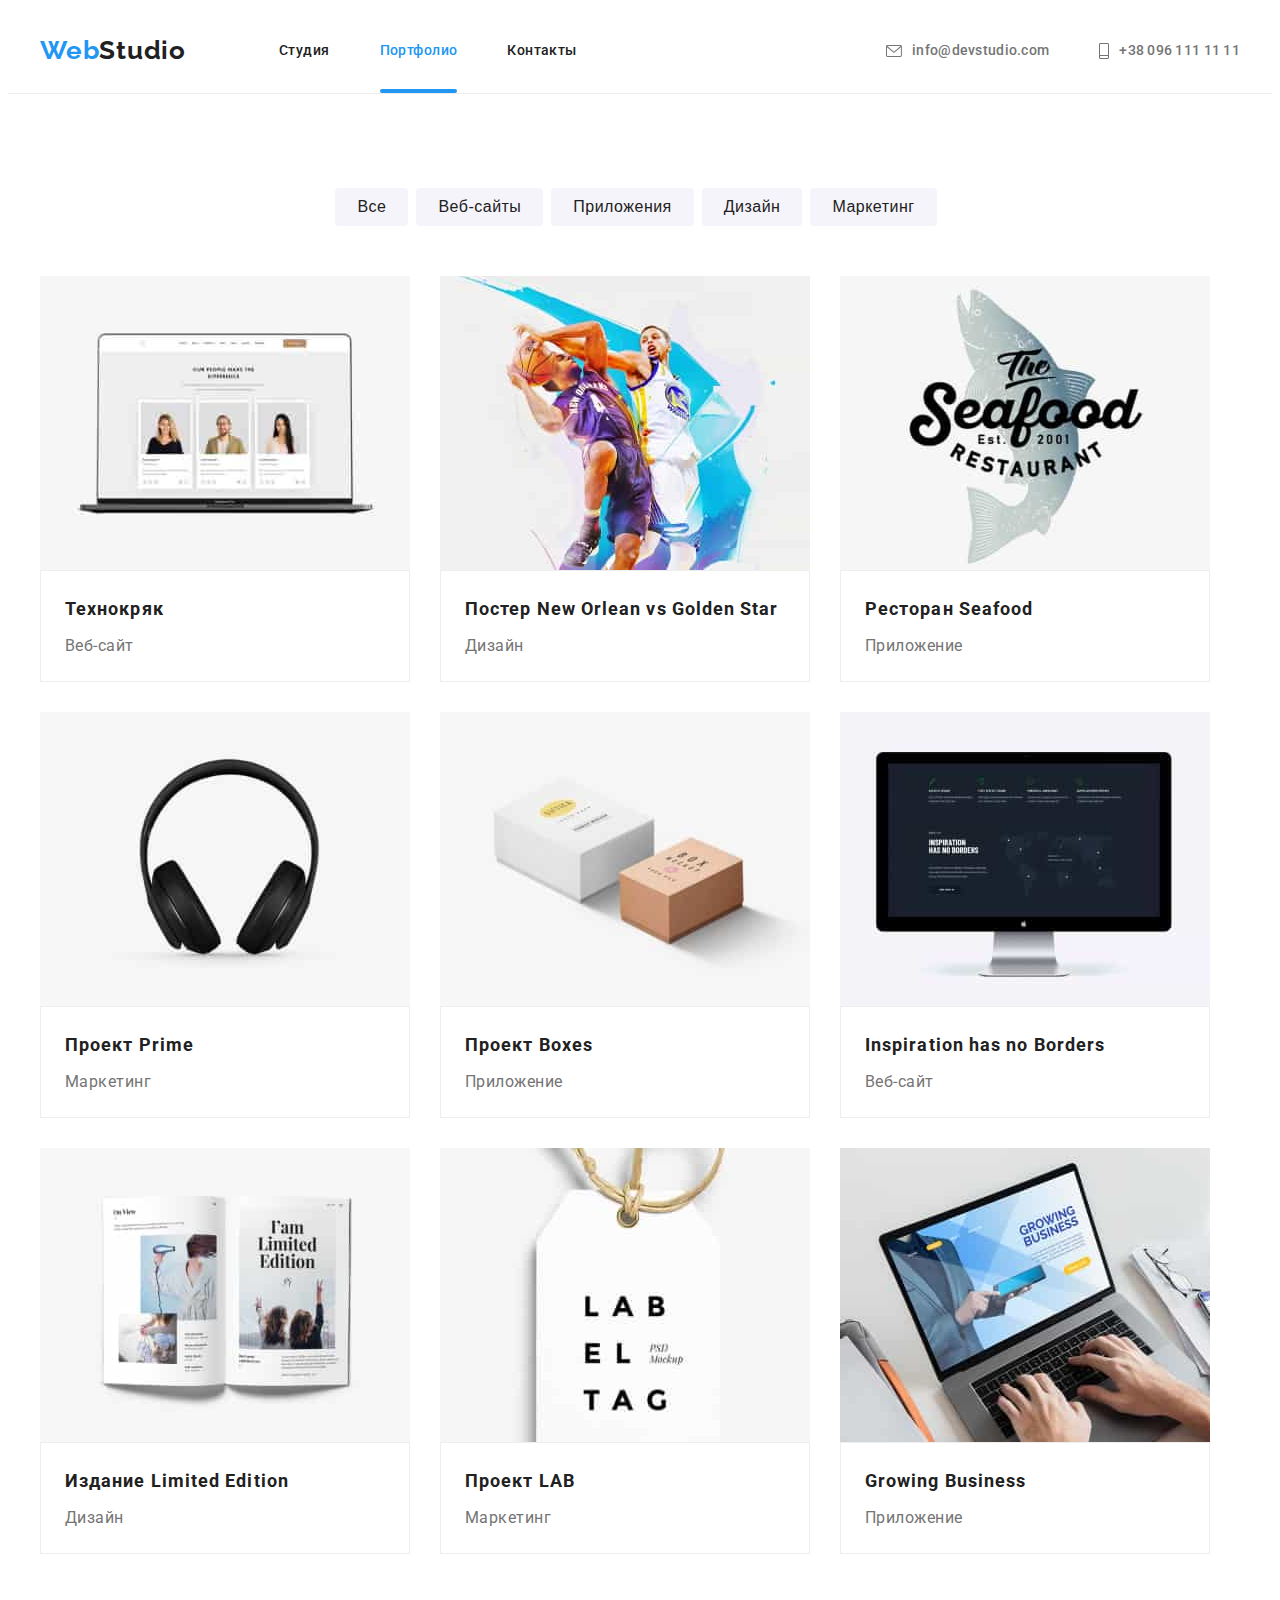
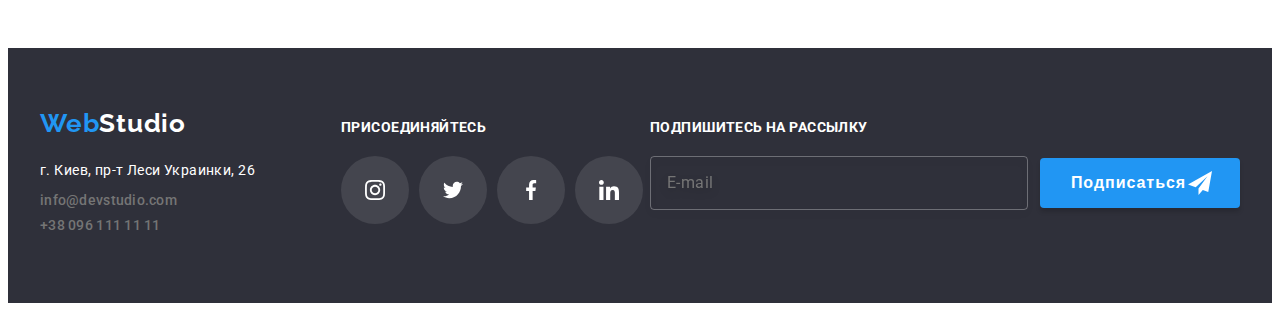
==== portfolio.html @ b2fc9355 "hw-08" ====
<!DOCTYPE html>
<html lang="ru">
<head>
    <meta charset="UTF-8">
    <meta http-equiv="X-UA-Compatible" content="IE=edge">
    <meta name="viewport" content="width=device-width, initial-scale=1.0">    
    <link rel="preconnect" href="https://fonts.googleapis.com">
    <link rel="preconnect" href="https://fonts.gstatic.com" crossorigin>
    <link href="https://fonts.googleapis.com/css2?family=Raleway:wght@700&family=Roboto:wght@400;500;700;900&display=swap"
          rel="stylesheet">    
    <link rel="stylesheet" href="https://cdnjs.cloudflare.com/ajax/libs/modern-normalize/1.1.0/modern-normalize.min.css"
      integrity="sha512-wpPYUAdjBVSE4KJnH1VR1HeZfpl1ub8YT/NKx4PuQ5NmX2tKuGu6U/JRp5y+Y8XG2tV+wKQpNHVUX03MfMFn9Q=="
      crossorigin="anonymous" referrerpolicy="no-referrer"/>
    <link rel="stylesheet" href="./css/main.min.css"/>
    
   
    <title>goit-markup-hw-08</title>
</head>
<body>
     <!-- /* навигация */ -->
     <header class="header">
        <div class="container header__contact-heder-nav">
          <nav class="header__main-nav">
          <a href="./index.html" class="header__logo-link">Web<span class="header__logo-color">Studio</span></a> 
            
          <ul class="header__site-nav">
             <li class="header__item">
                 <a href="./index.html" class="header__link ">Студия</a>
            </li>
             <li class="header__item">
                 <a href="./portfolio.html" class="header__link header__link--current">Портфолио</a>
             </li>
             <li class="header__item">
                 <a href="#" class="header__link">Контакты</a>
             </li>
         </ul>
        </nav>
        <ul class="header__contact-site">
          <li class="header__item">
            <a href="mailto:info@devstudio.com" class="header__contact-link" >
              <svg class="header__icon-mail">
                <use href="./images-svg/icon-svg/sprite.svg#icon-email"></use>
              </svg> info@devstudio.com</a>
          </li>
          <li class="header__item">
            <a href="tel:+380961111111" class="header__contact-link"><svg class="header__icon-phone">
              <use href="./images-svg/icon-svg/sprite.svg#icon-phone"></use>
            </svg>+38 096 111 11 11</a>
          </li>
        </ul>
        </div>
      </header>
<main>
                   <!-- /* Услуги */ -->
    <section class="section services"> 
        <div class="container">
        <h1 class="servisces__title">Услуги</h1>
        <ul class="servisces__button">
            <li class="servisces__text-button">
                <button type="button" class="servisces__pointer">Все</button>
            </li>
            <li class="servisces__text-button">
                <button type="button" class="servisces__pointer servisces__pointer--current">Веб-сайты</button>
            </li>
            <li class="servisces__text-button">
                <button type="button" class="servisces__pointer">Приложения</button>
            </li>
            <li class="servisces__text-button">
                <button type="button" class="servisces__pointer">Дизайн</button>
            </li>
            <li class="servisces__text-button">
                <button type="button" class="servisces__pointer">Маркетинг</button>
            </li>
       </ul>
      
                    <!-- фото портфоліо -->
                                  
        <ul class="portfolio-project">
            <li class="portfolio__project-list">
                <a class="portfolio__project-item" href="#">
                 <div class="portfolio__project-overlay">
                  <img class="portfolio-project-img" src="./images-svg/images-portfolio/img1.jpg" width="370" alt="Технокряк">
                    <p class="portfolio__project-overlay-text">Ресурс предлагает комплексные предложения с разным уровнем функционала и
                        сервисов. Все это позволит посетителю получить исчерпывающие сведения о
                        компании или частном лице.</p>
                 </div>
                 <div class="portfolio-project__inner">
                    <h2 class="portfolio-project__title">Технокряк</h2>
                    <p class="portfolio-project__text">Веб-сайт</p>
                </div>
               </a>
            </li>
            <li class="portfolio__project-list">
                <a class="portfolio__project-item" href="#">
                    <div class="portfolio__project-overlay">
                        <img class="portfolio-project-img" src="./images-svg/images-portfolio/img2.jpg" width="370" alt="Постер новый Арлеан голден стар">
                        <p class="portfolio__project-overlay-text">Ресурс предлагает комплексные предложения с разным уровнем функционала и
                            сервисов. Все это позволит посетителю получить исчерпывающие сведения о
                            компании или частном лице.</p>
                     </div>
                  <div class="portfolio-project__inner">
                    <h2 class="portfolio-project__title">Постер New Orlean vs Golden Star</h2>
                    <p class="portfolio-project__text">Дизайн</p>
                </div>
               </a>
              </li>
            <li class="portfolio__project-list">
                <a class="portfolio__project-item" href="#">
                    <div class="portfolio__project-overlay">
                        <img class="portfolio-project-img" src="./images-svg/images-portfolio/img3.jpg" width="370" alt="Постер Ресторан морской еды">
                        <p class="portfolio__project-overlay-text">Ресурс предлагает комплексные предложения с разным уровнем функционала и
                            сервисов. Все это позволит посетителю получить исчерпывающие сведения о
                            компании или частном лице.</p>
                     </div>
                 <div class="portfolio-project__inner">
                    <h2 class="portfolio-project__title">Ресторан Seafood</h2>
                    <p class="portfolio-project__text">Приложение</p>
                </div>
               </a>
              </li>
            <li class="portfolio__project-list">
                <a class="portfolio__project-item" href="#">
                    <div class="portfolio__project-overlay">
                        <img class="portfolio-project-img" src="./images-svg/images-portfolio/img4.jpg" width="370" alt="Проект-маркетинг">
                        <p class="portfolio__project-overlay-text">Ресурс предлагает комплексные предложения с разным уровнем функционала и
                            сервисов. Все это позволит посетителю получить исчерпывающие сведения о
                            компании или частном лице.</p>
                     </div>
                <div class="portfolio-project__inner">
                    <h2 class="portfolio-project__title">Проект Prime</h2>
                    <p class="portfolio-project__text">Маркетинг</p>
                </div>
               </a>
              </li>
            <li class="portfolio__project-list">
                <a class="portfolio__project-item" href="#">
                    <div class="portfolio__project-overlay">
                        <img class="portfolio-project-img" src="./images-svg/images-portfolio/img5.jpg" width="370" alt="Проект в коробке">
                        <p class="portfolio__project-overlay-text">Ресурс предлагает комплексные предложения с разным уровнем функционала и
                            сервисов. Все это позволит посетителю получить исчерпывающие сведения о
                            компании или частном лице.</p>
                     </div>
                <div class="portfolio-project__inner">
                    <h3 class="portfolio-project__title">Проект Boxes</h3>
                    <p class="portfolio-project__text">Приложение</p>
                </div>
               </a>
              </li>
            <li class="portfolio__project-list">
                <a class="portfolio__project-item" href="#">
                    <div class="portfolio__project-overlay">
                        <img class="portfolio-project-img" src="./images-svg/images-portfolio/img6.jpg" width="370" alt="Международный Веб-сайт">
                        <p class="portfolio__project-overlay-text">Ресурс предлагает комплексные предложения с разным уровнем функционала и
                            сервисов. Все это позволит посетителю получить исчерпывающие сведения о
                            компании или частном лице.</p>
                     </div>
                <div class="portfolio-project__inner">
                    <h2 class="portfolio-project__title ">Inspiration has no Borders</h2>
                    <p class="portfolio-project__text">Веб-сайт</p>
                 </div>
                </a>
            </li>
            <li class="portfolio__project-list">
                <a class="portfolio__project-item" href="#">
                    <div class="portfolio__project-overlay">
                        <img class="portfolio-project-img" src="./images-svg/images-portfolio/img7.jpg" width="370" alt="Леметированый дизайн">
                        <p class="portfolio__project-overlay-text">Ресурс предлагает комплексные предложения с разным уровнем функционала и
                            сервисов. Все это позволит посетителю получить исчерпывающие сведения о
                            компании или частном лице.</p>
                     </div>
                <div class="portfolio-project__inner">
                    <h2 class="portfolio-project__title">Издание Limited Edition</h2>
                    <p class="portfolio-project__text">Дизайн</p>
                 </div>
                </a>
            </li >
            <li class="portfolio__project-list">
                <a class="portfolio__project-item" href="#">
                    <div class="portfolio__project-overlay">
                        <img class="portfolio-project-img" src="./images-svg/images-portfolio/img8.jpg" width="370" alt="Проектная лабаратория">
                        <p class="portfolio__project-overlay-text">Ресурс предлагает комплексные предложения с разным уровнем функционала и
                            сервисов. Все это позволит посетителю получить исчерпывающие сведения о
                            компании или частном лице.</p>
                     </div>
                 <div class="portfolio-project__inner">
                    <h2 class="portfolio-project__title">Проект LAB</h2>
                    <p class="portfolio-project__text">Маркетинг</p>
                </div>
               </a>
              </li>
            <li class="portfolio__project-list">
                <a class="portfolio__project-item" href="#">
                    <div class="portfolio__project-overlay">
                        <img class="portfolio-project-img" src="./images-svg/images-portfolio/img9.jpg" width="370" alt="Продвижение бизнеса">
                        <p class="portfolio__project-overlay-text">Ресурс предлагает комплексные предложения с разным уровнем функционала и
                            сервисов. Все это позволит посетителю получить исчерпывающие сведения о
                            компании или частном лице.</p>
                     </div>
                   <div class="portfolio-project__inner">
                    <h2 class="portfolio-project__title">Growing Business</h2>
                    <p class="portfolio-project__text">Приложение</p>
                 </div>
                </a>
            </li>
         </ul>
        
        </div>
    </section>
</main>
    <!-- футер -->
    <footer class="footer">
        <div class="container">
        <div class="footer__item">                      
        <a href="#" class="footer__logo-link">Web<span class="footer__logo-color">Studio</span></a>
        <address class="footer__address">
        <ul class="footer__contact">
          <li class="footer__address-contact">
            <a class="footer__address-link" href="#">г. Киев, пр-т Леси Украинки, 26</a>
          </li>
          <li class="footer__address-contact">
            <a class="footer__contact-link" href="mailto:info@devstudio.com">info@devstudio.com</a>
          </li>
          <li class="footer__address-contact">
            <a class="footer__contact-link" href="tel:+380961111111">+38 096 111 11 11</a>
          </li>
        </ul>
       </address>
      </div>
      <div class="footer__join" >
        <p class="footer__join-text">присоединяйтесь</p>
        <ul class="footer__join-social"> 
          <li class="social">
            <a class="social__link" href="#">
              <div class="social__item">
              <svg class="social__icon social__icon-color" width="20" height="20" aria-label="Instagram">
                <use href="images-svg/icon-svg/sprite.svg#instagram"></use>
              </svg>
            </div>
            </a>
          </li>
          <li class="social">
            <a class="social__link" href="#">
              <div class="social__item">
              <svg class="social__icon social__icon-color" width="20" height="20"  aria-label="Twitter">
                <use href="images-svg/icon-svg/sprite.svg#twiter"></use>
              </svg>
            </div>
            </a>
          </li>
          <li class="social">
            <a class="social__link" href="#">
              <div class="social__item">
              <svg class="social__icon social__icon-color" width="20" height="20" aria-label="Facebook">
                <use href="images-svg/icon-svg/sprite.svg#facebook"></use>
              </svg>
            </div>
            </a>
          </li>
          <li class="social">
            <a class="social__link" href="#">
              <div class="social__item">
              <svg class="social__icon social__icon-color" width="20" height="20" aria-label="LinkedIn">
                <use href="images-svg/icon-svg/sprite.svg#linkedin"></use>
              </svg>
            </div>
            </a>
          </li>
        </ul>
      </div>
      <form  class="subscribe" name="subscribe" autocomplete="on" novalidate>
        <div class="subscribe-form">
          <label class="subscribe__lable" for="email">Подпишитесь на рассылку</label>
            <div class="subscribe__control">
              <input class="subscribe__input" id="email" type="email" name="email" placeholder="E-mail" >
              <svg class="subscribe__icon" aria-hidden="true" width="24" height="24">
                <use href="./images-svg/icon-svg/sprite.svg#icon-telegram"></use>
            </svg>
            <button class="subscribe__button button" type="submit">Подписаться</button>
           </div>
          </div>
         </form>
    </div>
    </footer>
</body>
</html>
---- css/main.min.css ----
:root{--main-title-color: #fff;--primery-text-colot: #212121;--tiele-text-color: #757575;--accent-color: #2196F3;--primery-button-colot: #fff;--logo-header-color: #212121;--logo-footer-color: #fff;--input-color-bacgraund: #fff;--form-modal-icon: #212121;--form-modal-lable-text: #2196f3;--form-modal-input-textarea: rgba(117, 117, 117, 0.5);--imput-color-placeholder: #bebebe}ul{list-style-type:none;margin:0;padding:0}h1,h2,h3,h4,h5,h6,p{margin:0}.header{background-color:#fff;font-weight:500;font-size:14px;line-height:1.5;border-bottom:1px solid #ececec}body{font-family:"Roboto",sans-serif;font-size:14px;letter-spacing:.03em;background-color:#fff;color:var(--primery-text-colot)}.header__site-nav .header__link{position:relative;display:block;padding-top:32px;padding-bottom:32px;color:var(--primery-text-colot);text-decoration:none}.header__site-nav-li{position:relative}.header__contact-site .header__contact-link{display:-webkit-box;display:-ms-flexbox;display:flex;padding-top:32px;padding-bottom:32px;margin-right:50;color:var(--tiele-text-color)}.header__icon-mail{width:16px;height:12px;fill:currentColor;margin-right:10px;margin-top:2px}.header__icon-phone{width:10px;height:16px;fill:currentColor;margin-right:10px}.header__contact-site{display:-webkit-box;display:-ms-flexbox;display:flex;margin-left:auto}.header__site-nav .link:hover,.header__site-nav .link:focus{color:var(--accent-color);-webkit-transition-duration:250ms;transition-duration:250ms;-webkit-transition-timing-function:cubic-bezier(0.4, 0, 0.2, 1);transition-timing-function:cubic-bezier(0.4, 0, 0.2, 1)}.header__link:hover,.header__link:focus{color:var(--accent-color);-webkit-transition-duration:250ms;transition-duration:250ms;-webkit-transition-timing-function:cubic-bezier(0.4, 0, 0.2, 1);transition-timing-function:cubic-bezier(0.4, 0, 0.2, 1)}.header__site-nav .header__item:not(:last-child){margin-right:50px}.header__contact-site .header__item:not(:last-child){margin-right:50px}.header__contact-heder-nav{display:-webkit-box;display:-ms-flexbox;display:flex;-webkit-box-align:center;-ms-flex-align:center;align-items:center}.container .header__contact-heder-nav{display:-webkit-box;display:-ms-flexbox;display:flex;-webkit-box-align:center;-ms-flex-align:center;align-items:center}.header__main-nav{display:-webkit-box;display:-ms-flexbox;display:flex;-webkit-box-align:center;-ms-flex-align:center;align-items:center}.header__site-nav{display:-webkit-box;display:-ms-flexbox;display:flex;margin-left:93px}.header__main-nav .header__link.header__link--current{color:var(--accent-color)}.header__contact-link:hover,.header__contact-link:focus,.footer__contact-link:hover,.footer__contact-link:focus{color:var(--accent-color);-webkit-transition-duration:250ms;transition-duration:250ms;-webkit-transition-timing-function:cubic-bezier(0.4, 0, 0.2, 1);transition-timing-function:cubic-bezier(0.4, 0, 0.2, 1)}.header__link--current::after{position:absolute;bottom:0;content:"";display:block;height:4px;width:100%;background-color:var(--accent-color);border-radius:2px}.container{width:1200px;padding-left:15px;padding-right:15px;margin-left:auto;margin-right:auto}.section{padding-top:94px;padding-bottom:94px}.hero{max-width:1600px;height:600px;margin-left:auto;margin-right:auto;padding-top:200px;padding-bottom:200px;text-align:center;background:#2f303a;background-image:-webkit-gradient(linear, left top, right top, from(rgba(47, 48, 58, 0.4)), to(rgba(47, 48, 58, 0.4))),url(../images-svg/images-main_page/hero-backgraund-image.jpg);background-image:linear-gradient(to right, rgba(47, 48, 58, 0.4), rgba(47, 48, 58, 0.4)),url(../images-svg/images-main_page/hero-backgraund-image.jpg);background-size:cover;background-position:center;background-repeat:no-repeat}.hero__title{color:#fff;font-weight:900;font-size:44px;line-height:1.36;letter-spacing:.06em;text-transform:uppercase;text-align:center;margin:0 auto;width:696px}.hero-button{color:#fff;background-color:#2196f3;font-weight:900;font-size:44px;line-height:1.36}.hero__button{cursor:pointer;color:#fff;background-color:#2196f3;font-style:normal;font-weight:700;font-size:16px;line-height:1.8;letter-spacing:.06em;width:200px;height:50px;border-radius:4px;border:none;margin-top:50px;-webkit-transition-duration:250ms;transition-duration:250ms;-webkit-transition-timing-function:cubic-bezier(0.4, 0, 0.2, 1);transition-timing-function:cubic-bezier(0.4, 0, 0.2, 1)}.modal__title{font-family:"Roboto";font-style:normal;font-weight:700;font-size:20px;line-height:1.15;text-align:center;letter-spacing:.03em;color:var(--primery-text-colot);margin-bottom:30px}.form__modal{margin-bottom:10px}.form__modal-lable{text-align:left;display:block;font-family:"Roboto";font-style:normal;font-weight:400;font-size:12px;line-height:1.16;letter-spacing:.01em;color:var(--tiele-text-color);margin-bottom:8px}.form__modal-lable-text{color:var(--form-modal-lable-text)}.form__modal-input::-moz-placeholder{color:var(--imput-color-placeholder)}.form__modal-input:-ms-input-placeholder{color:var(--imput-color-placeholder)}.form__modal-input::-webkit-input-placeholder{color:var(--imput-color-placeholder)}.form__modal-input::-ms-input-placeholder{color:var(--imput-color-placeholder)}.form__modal-input::placeholder{color:var(--imput-color-placeholder)}.form__modal-input{width:100%;height:40px;padding-top:12px;padding-right:42px;padding-bottom:12px;padding-left:42px;background:var(--input-color-bacgraund);border:1px solid rgba(33,33,33,.2);border-radius:4px;-webkit-transition-duration:250ms;transition-duration:250ms;-webkit-transition-timing-function:cubic-bezier(0.4, 0, 0.2, 1);transition-timing-function:cubic-bezier(0.4, 0, 0.2, 1);outline:none}.form__modal-input-textarea{padding-top:12px;padding-right:16px;padding-bottom:12px;padding-left:16px;height:120px;font-size:14px;line-height:1.14;letter-spacing:.01em;resize:none}.form__modal-input:focus{border:1px solid #2196f3;border-radius:4px}.form__modal-input:focus+.form__modal-icon{fill:#2196f3}.form__modal-inner{position:relative}.form__modal-icon{position:absolute;left:15px;top:50%;-webkit-transform:translateY(-50%);transform:translateY(-50%);width:18px;height:18px;color:var(--form-modal-icon);-webkit-transition-duration:250ms;transition-duration:250ms;-webkit-transition-timing-function:cubic-bezier(0.4, 0, 0.2, 1);transition-timing-function:cubic-bezier(0.4, 0, 0.2, 1)}.checkbox{display:-webkit-box;display:-ms-flexbox;display:flex}.checkbox__lable{font-family:"Roboto";font-style:normal;font-weight:400;font-size:14px;letter-spacing:.03em;color:var(--tiele-text-color);-ms-flex-negative:0;flex-shrink:0;display:-webkit-box;display:-ms-flexbox;display:flex;-webkit-box-align:center;-ms-flex-align:center;align-items:center;-webkit-box-pack:center;-ms-flex-pack:center;justify-content:center;margin-top:0px;margin-bottom:30px;margin-left:37px;display:inline-block}.checkbox__input{-webkit-appearance:none;-moz-appearance:none;appearance:none}.checkbox__icon{position:absolute;left:52px}.checkbox__icon-check{position:absolute;fill:#fff;background:#2196f3;border:.2px solid #2196f3;border-radius:2px;opacity:0;-webkit-transition:opacity 250ms cubic-bezier(0.4, 0, 0.2, 1);transition:opacity 250ms cubic-bezier(0.4, 0, 0.2, 1)}.checkbox__input:checked~.checkbox__icon-check{opacity:1}.form__modal-button{cursor:pointer;color:#fff;background-color:#2196f3;font-style:normal;font-weight:700;font-size:16px;line-height:1.8;letter-spacing:.06em;width:200px;height:50px;border:none;-webkit-box-shadow:0px 4px 4px rgba(0,0,0,.15);box-shadow:0px 4px 4px rgba(0,0,0,.15);border-radius:4px;-webkit-transition-duration:250ms;transition-duration:250ms;-webkit-transition-timing-function:cubic-bezier(0.4, 0, 0.2, 1);transition-timing-function:cubic-bezier(0.4, 0, 0.2, 1)}.backdrop{position:fixed;top:0;left:0;width:100%;height:100%;display:-webkit-box;display:-ms-flexbox;display:flex;-webkit-box-pack:center;-ms-flex-pack:center;justify-content:center;-webkit-box-align:center;-ms-flex-align:center;align-items:center;opacity:1;z-index:1;-webkit-transition-duration:250ms;transition-duration:250ms;-webkit-transition-timing-function:cubic-bezier(0.4, 0, 0.2, 1);transition-timing-function:cubic-bezier(0.4, 0, 0.2, 1)}.backdrop.is-hidden{opacity:0;pointer-events:none}.backdrop.is-hidden .modal{-webkit-transform:translate(-50%, -50%) scale(2);transform:translate(-50%, -50%) scale(2)}.modal{cursor:pointer;position:absolute;top:50%;left:50%;padding:40px;-webkit-transform:translate(-50%, -50%) scale(1);transform:translate(-50%, -50%) scale(1);width:528px;background-color:#fff;-webkit-box-shadow:0px 1px 3px rgba(0,0,0,.12),0px 1px 1px rgba(0,0,0,.14),0px 2px 1px rgba(0,0,0,.2);box-shadow:0px 1px 3px rgba(0,0,0,.12),0px 1px 1px rgba(0,0,0,.14),0px 2px 1px rgba(0,0,0,.2);border-radius:4px;-webkit-transition-duration:250ms;transition-duration:250ms;-webkit-transition-timing-function:cubic-bezier(0.4, 0, 0.2, 1);transition-timing-function:cubic-bezier(0.4, 0, 0.2, 1)}.modal__button-close{cursor:pointer;position:absolute;top:8px;right:8px;width:30px;height:30px;border-radius:50%;background:#fff;border:1px solid rgba(0,0,0,.1);-webkit-transition:color 250ms cubic-bezier(0.4, 0, 0.2, 1);transition:color 250ms cubic-bezier(0.4, 0, 0.2, 1)}.modal__icon-close:focus,.modal__icon-close:hover{fill:#2196f3}.modal__icon-close{position:absolute;top:8px;right:8px;width:11px;height:11px;fill:#212121;-webkit-transition-duration:250ms;transition-duration:250ms;-webkit-transition-timing-function:cubic-bezier(0.4, 0, 0.2, 1);transition-timing-function:cubic-bezier(0.4, 0, 0.2, 1)}.button:hover,.button:focus{color:var(--primery-button-colot);background-color:#188ce8;-webkit-box-shadow:0px 3px 1px rgba(0,0,0,.1),0px 1px 2px rgba(0,0,0,.08),0px 2px 2px rgba(0,0,0,.12);box-shadow:0px 3px 1px rgba(0,0,0,.1),0px 1px 2px rgba(0,0,0,.08),0px 2px 2px rgba(0,0,0,.12);border-radius:4px}.advantage__title{display:none}.advantage__list .features__text{width:270px;margin-right:30px;color:var(--tiele-text-color);font-size:14px;line-height:1.71;letter-spacing:.03em}.advantage__list{display:-webkit-box;display:-ms-flexbox;display:flex;list-style-type:none;-webkit-box-pack:justify;-ms-flex-pack:justify;justify-content:space-between}.features__title{font-size:14px;line-height:1.4;letter-spacing:.03em;text-transform:uppercase;margin-bottom:10px}.features__item{display:-webkit-box;display:-ms-flexbox;display:flex;-webkit-box-pack:center;-ms-flex-pack:center;justify-content:center;-webkit-box-align:center;-ms-flex-align:center;align-items:center;margin-bottom:30px;width:270px;height:120px;background-color:#f5f4fa;border-radius:4px}.features{width:270px}.features:not(:last-child){margin-right:30px}.work{padding-top:0}.work__title{text-align:center;font-size:36px;line-height:1.16px;letter-spacing:.03em;margin-bottom:50px}.work__desktop{display:-webkit-box;display:-ms-flexbox;display:flex;position:relative}.work__text{font-style:normal;font-weight:700;font-size:14px;line-height:1.14;text-align:center;letter-spacing:.03em;text-transform:uppercase;color:#fff;width:100%;height:70px;display:-webkit-box;display:-ms-flexbox;display:flex;-webkit-box-pack:center;-ms-flex-pack:center;justify-content:center;-webkit-box-align:center;-ms-flex-align:center;align-items:center;background:rgba(47,48,58,.8);bottom:0;left:0;position:absolute}.work__list{list-style-type:none;display:-webkit-box;display:-ms-flexbox;display:flex}.work__img{display:block;max-width:100%;height:auto}.work .work__images+.work__images{margin-left:30px}.team{background-color:#f5f4fa;display:-webkit-box;display:-ms-flexbox;display:flex;text-align:center}.team__list{background-color:#f5f4fa;display:-webkit-box;display:-ms-flexbox;display:flex;text-align:center}.team__border{background-color:#fff;margin-right:30px;-webkit-box-shadow:0px 1px 3px rgba(0,0,0,.12),0px 1px 1px rgba(0,0,0,.14),0px 2px 1px rgba(0,0,0,.2);box-shadow:0px 1px 3px rgba(0,0,0,.12),0px 1px 1px rgba(0,0,0,.14),0px 2px 1px rgba(0,0,0,.2);border-radius:0px 0px 4px 4px;-webkit-transition-duration:250ms;transition-duration:250ms;-webkit-transition-timing-function:cubic-bezier(0.4, 0, 0.2, 1);transition-timing-function:cubic-bezier(0.4, 0, 0.2, 1)}.team__img{margin-bottom:30px}.team__title{font-weight:500;font-size:16px;line-height:1.18;letter-spacing:.03em;margin-bottom:10px}.team__text{color:var(--tiele-text-color);font-size:16px;line-height:1.8;letter-spacing:.03em;margin-bottom:16px}.team .section__title{font-weight:700;font-size:36px;line-height:1.16;letter-spacing:.03em;margin-bottom:50px}.footer{background-color:#2f303a;padding-top:60px;padding-bottom:60px}.header__logo-color{color:var(--logo-header-color)}.footer__logo-color{color:var(--logo-footer-color)}.header__logo-link,.footer__logo-link{color:var(--accent-color);font-family:Raleway;text-decoration:none;font-weight:700;font-size:26px;line-height:1.19;letter-spacing:.03em}.footer__address-contact{margin-bottom:9px;font-weight:normal}.footer__contact{padding-left:0px}.footer__address{margin-top:20px}.footer__address-link{color:var(--main-title-color);text-decoration:none;font-style:normal;font-weight:400;font-size:14px;line-height:1.71;letter-spacing:.03em}.header__contact-link,.footer__contact-link{color:var(--tiele-text-color);text-decoration:none;font-style:normal;font-weight:500;font-size:14px;line-height:1.14;letter-spacing:.02em}.servisces__title{display:none}.servisces__button{-webkit-box-pack:center;-ms-flex-pack:center;justify-content:center;display:-webkit-box;display:-ms-flexbox;display:flex;margin-bottom:50px}.servisces__text-button{margin-right:8px}.services .servisces__pointer:hover,.services .servisces__pointer:focus{color:var(--primery-button-colot);background-color:#2196f3;-webkit-box-shadow:0px 3px 1px rgba(0,0,0,.1),0px 1px 2px rgba(0,0,0,.08),0px 2px 2px rgba(0,0,0,.12);box-shadow:0px 3px 1px rgba(0,0,0,.1),0px 1px 2px rgba(0,0,0,.08),0px 2px 2px rgba(0,0,0,.12);border-radius:4px}.servisces__pointer{cursor:pointer;color:var(--primery-text-colot);background-color:#f5f4fa;padding-top:6px;padding-right:22px;padding-bottom:6px;padding-left:22px;font-weight:500;font-size:16px;line-height:1.62;letter-spacing:.03em;border-radius:4px;border:none;-webkit-transition-duration:250ms;transition-duration:250ms;-webkit-transition-timing-function:cubic-bezier(0.4, 0, 0.2, 1);transition-timing-function:cubic-bezier(0.4, 0, 0.2, 1)}.service .title{font-weight:700;font-size:18px;line-height:3;letter-spacing:.06em}.portfolio-project{display:-webkit-box;display:-ms-flexbox;display:flex;-ms-flex-wrap:wrap;flex-wrap:wrap;gap:30px}.portfolio-project-img{display:block}.portfolio-project__inner{padding-top:20px;padding-right:24px;padding-bottom:20px;padding-left:24px;border-top:20px;border-right:24px;border-bottom:20px;border-left:24px;border:1px solid #eee}.portfolio-project__title{font-style:normal;font-weight:700;font-size:18px;line-height:2;letter-spacing:.06em;margin-bottom:4px;color:var(--primery-text-colot)}.services .portfolio-project__text{color:var(--tiele-text-color);font-weight:400;font-size:16px;line-height:1.87;letter-spacing:.03em}.team__social{display:-webkit-box;display:-ms-flexbox;display:flex;margin-left:32px;margin-right:32px;margin-bottom:30px;-webkit-box-pack:justify;-ms-flex-pack:justify;justify-content:space-between}.social__item{display:-webkit-box;display:-ms-flexbox;display:flex;-webkit-box-pack:center;-ms-flex-pack:center;justify-content:center;-webkit-box-align:center;-ms-flex-align:center;align-items:center;width:44px;height:44px;padding:12px;border-radius:50%;-webkit-transition-duration:250ms;transition-duration:250ms;-webkit-transition-timing-function:cubic-bezier(0.4, 0, 0.2, 1);transition-timing-function:cubic-bezier(0.4, 0, 0.2, 1)}.social__icon{fill:#afb1b8;-webkit-transition-duration:250ms;transition-duration:250ms;-webkit-transition-timing-function:cubic-bezier(0.4, 0, 0.2, 1);transition-timing-function:cubic-bezier(0.4, 0, 0.2, 1)}.social__link:hover .social__item,.social__link:focus .social__item{background-color:#2196f3}.social__link:hover .social__icon,.social__link:focus .social__icon{fill:#fff}.clients__title{font-style:normal;font-weight:700;font-size:36px;line-height:1.16;text-align:center;letter-spacing:.03em;color:var(--primery-text-colot);margin-bottom:50px}.clients__list{display:-webkit-box;display:-ms-flexbox;display:flex;-webkit-box-pack:justify;-ms-flex-pack:justify;justify-content:space-between}.clients__icon{fill:#afb1b8}.clients__border{-webkit-box-pack:center;-ms-flex-pack:center;justify-content:center;-webkit-box-align:center;-ms-flex-align:center;align-items:center;width:170px;height:92px;border:1px solid #afb1b8;border-radius:4px;padding-top:16px;padding-left:32px;-webkit-transition-duration:250ms;transition-duration:250ms;-webkit-transition-timing-function:cubic-bezier(0.4, 0, 0.2, 1);transition-timing-function:cubic-bezier(0.4, 0, 0.2, 1)}.clients__link:hover .clients__icon,.clients__link:focus .clients__icon{fill:#2196f3}.clients__link:hover .clients__border,.clients__link:focus .clients__border{border-color:#2196f3}.footer__join-text{font-style:normal;font-weight:700;font-size:14px;line-height:1.14;letter-spacing:.03em;text-transform:uppercase;margin-bottom:20px;color:#fff}.footer__join{min-width:206px}.footer .social__item{background-color:rgba(255,255,255,.1)}.footer__item{min-width:231px;margin-right:70px}.footer .footer__join-social{padding-left:0px;padding-right:0px;display:-webkit-box;display:-ms-flexbox;display:flex}.footer .container{display:-webkit-box;display:-ms-flexbox;display:flex;-webkit-box-align:baseline;-ms-flex-align:baseline;align-items:baseline}.footer__join .social+.social{margin-left:10px}.social__icon-color{fill:#fff;-webkit-transition-duration:250ms;transition-duration:250ms;-webkit-transition-timing-function:cubic-bezier(0.4, 0, 0.2, 1);transition-timing-function:cubic-bezier(0.4, 0, 0.2, 1)}.subscribe{margin-left:auto}.subscribe__form{display:-webkit-box;display:-ms-flexbox;display:flex;-webkit-box-orient:vertical;-webkit-box-direction:normal;-ms-flex-direction:column;flex-direction:column}.subscribe__lable{display:-webkit-box;display:-ms-flexbox;display:flex;-webkit-box-orient:vertical;-webkit-box-direction:normal;-ms-flex-direction:column;flex-direction:column;cursor:pointer;font-family:"Roboto";font-style:normal;text-transform:uppercase;font-weight:700;font-size:14px;line-height:1.14;letter-spacing:.03em;color:#fff;margin-bottom:20px}.subscribe__control{display:-webkit-box;display:-ms-flexbox;display:flex;position:relative}.subscribe__input{display:-webkit-box;display:-ms-flexbox;display:flex;padding-left:16px;width:358px;height:50px;font-family:"Roboto";font-style:normal;font-weight:400;font-size:16px;line-height:1.25;letter-spacing:inherit;background-color:inherit;color:#fff;border:1px solid rgba(255,255,255,.3);-webkit-filter:drop-shadow(0px 4px 4px rgba(0, 0, 0, 0.15));filter:drop-shadow(0px 4px 4px rgba(0, 0, 0, 0.15));border-radius:4px}.subscribe__icon{position:absolute;right:28px;top:50%;-webkit-transform:translateY(-50%);transform:translateY(-50%);-webkit-transition-duration:250ms;transition-duration:250ms;-webkit-transition-timing-function:cubic-bezier(0.4, 0, 0.2, 1);transition-timing-function:cubic-bezier(0.4, 0, 0.2, 1)}.subscribe__button{display:-webkit-box;display:-ms-flexbox;display:flex;-webkit-box-align:center;-ms-flex-align:center;align-items:center;-webkit-box-pack:center;-ms-flex-pack:center;justify-content:center;display:-webkit-inline-box;display:-ms-inline-flexbox;display:inline-flex;margin:auto;padding-top:10px;padding-right:29px;padding-bottom:10px;cursor:pointer;margin-left:12px;color:#fff;background-color:#2196f3;font-style:normal;font-weight:700;font-size:16px;line-height:1.87;letter-spacing:.06em;min-width:200px;min-height:50px;border:none;-webkit-box-shadow:0px 4px 4px rgba(0,0,0,.15);box-shadow:0px 4px 4px rgba(0,0,0,.15);border-radius:4px;-webkit-transition-duration:250ms;transition-duration:250ms;-webkit-transition-timing-function:cubic-bezier(0.4, 0, 0.2, 1);transition-timing-function:cubic-bezier(0.4, 0, 0.2, 1)}.portfolio__project-item{display:block;text-decoration:none}.portfolio__project-list .portfolio__project-item:hover,.portfolio__project-list .portfolio__project-item:focus{-webkit-box-shadow:0px 1px 1px rgba(0,0,0,.12),0px 4px 4px rgba(0,0,0,.06),1px 4px 6px rgba(0,0,0,.16);box-shadow:0px 1px 1px rgba(0,0,0,.12),0px 4px 4px rgba(0,0,0,.06),1px 4px 6px rgba(0,0,0,.16);-webkit-transition-duration:250ms;transition-duration:250ms;-webkit-transition-timing-function:cubic-bezier(0.4, 0, 0.2, 1);transition-timing-function:cubic-bezier(0.4, 0, 0.2, 1)}.portfolio__project-overlay{position:relative;overflow:hidden}.portfolio__project-overlay:hover .portfolio__project-overlay-text{-webkit-transform:translateY(0);transform:translateY(0)}.portfolio__project-overlay-text{position:absolute;bottom:0;padding:63px 24px;width:100%;height:100%;font-size:18px;line-height:1.56;color:#fff;background-color:rgba(33,150,243,.9);-webkit-transform:translateY(101%);transform:translateY(101%);-webkit-transition:-webkit-transform 250ms cubic-bezier(0.4, 0, 0.2, 1);transition:-webkit-transform 250ms cubic-bezier(0.4, 0, 0.2, 1);transition:transform 250ms cubic-bezier(0.4, 0, 0.2, 1);transition:transform 250ms cubic-bezier(0.4, 0, 0.2, 1), -webkit-transform 250ms cubic-bezier(0.4, 0, 0.2, 1);transition:transform 250ms cubic-bezier(0.4, 0, 0.2, 1),-webkit-transform 250ms cubic-bezier(0.4, 0, 0.2, 1)}/*# sourceMappingURL=main.min.css.map */
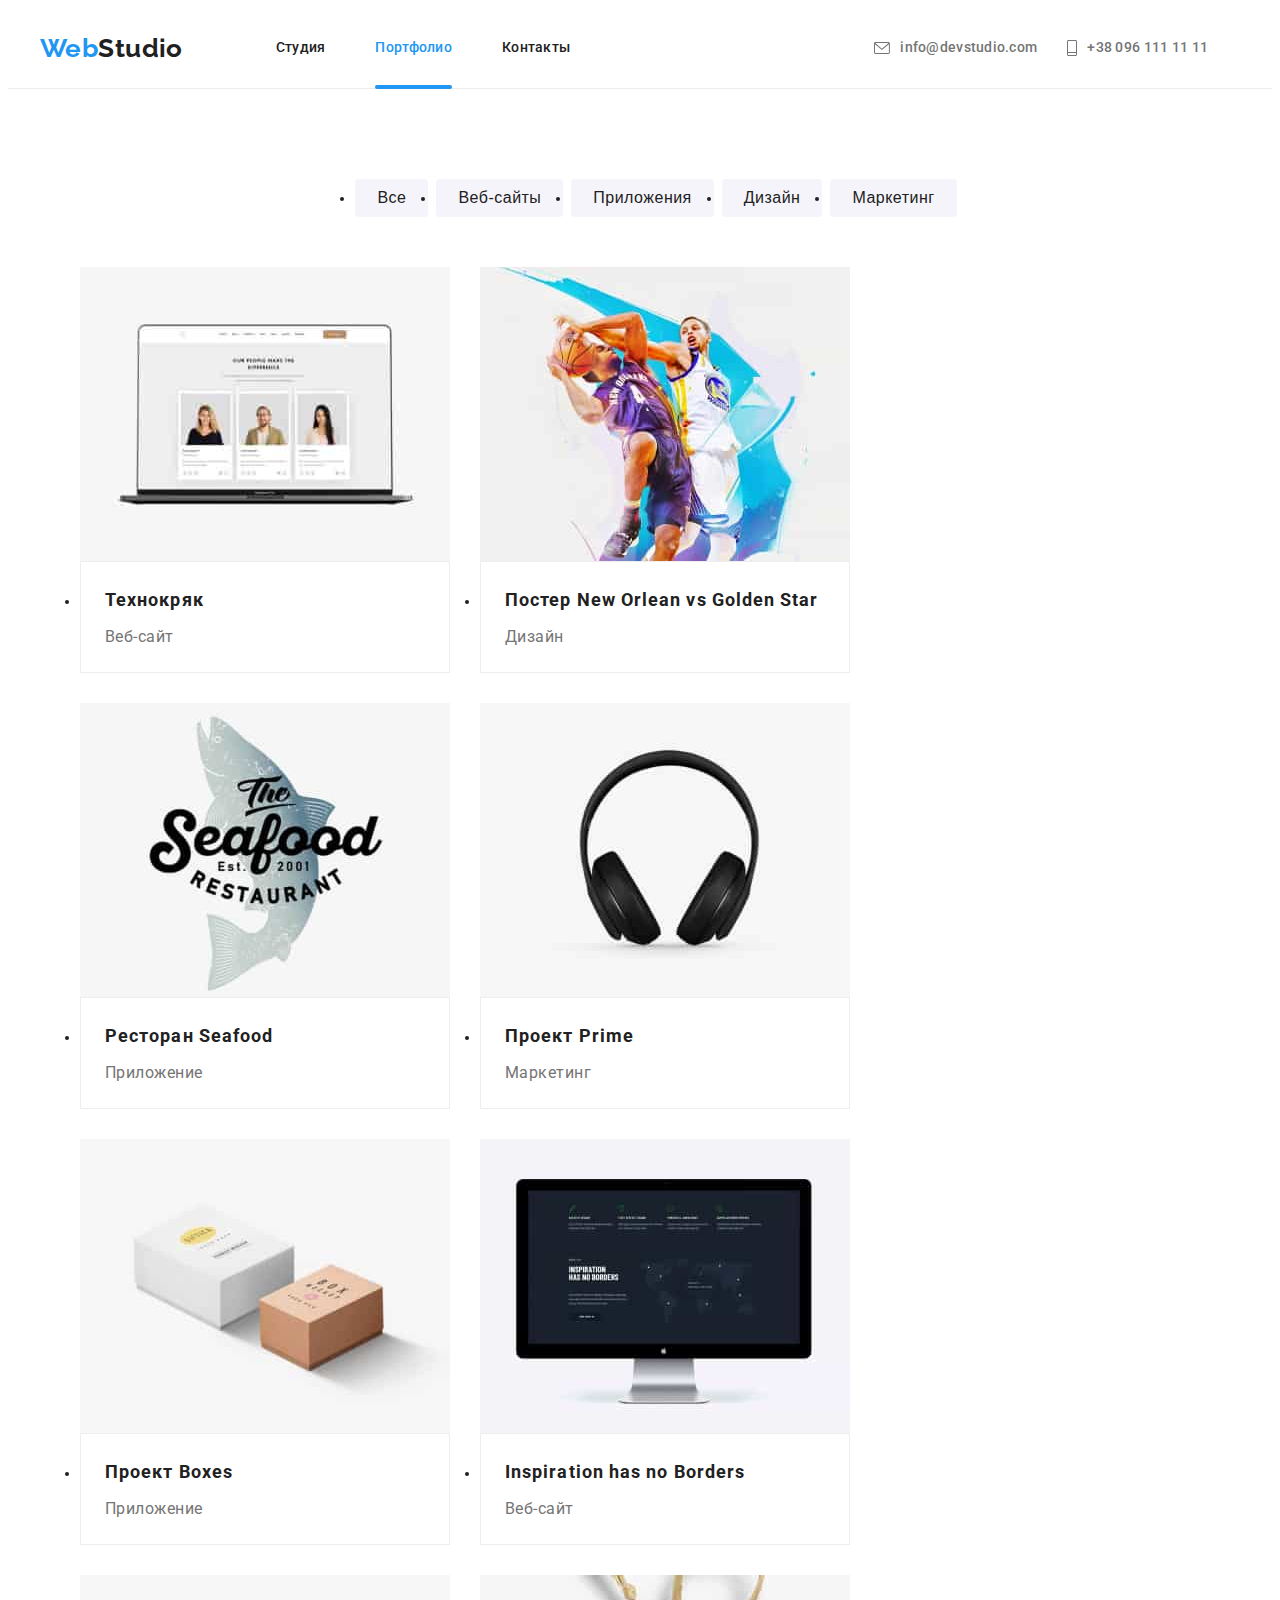
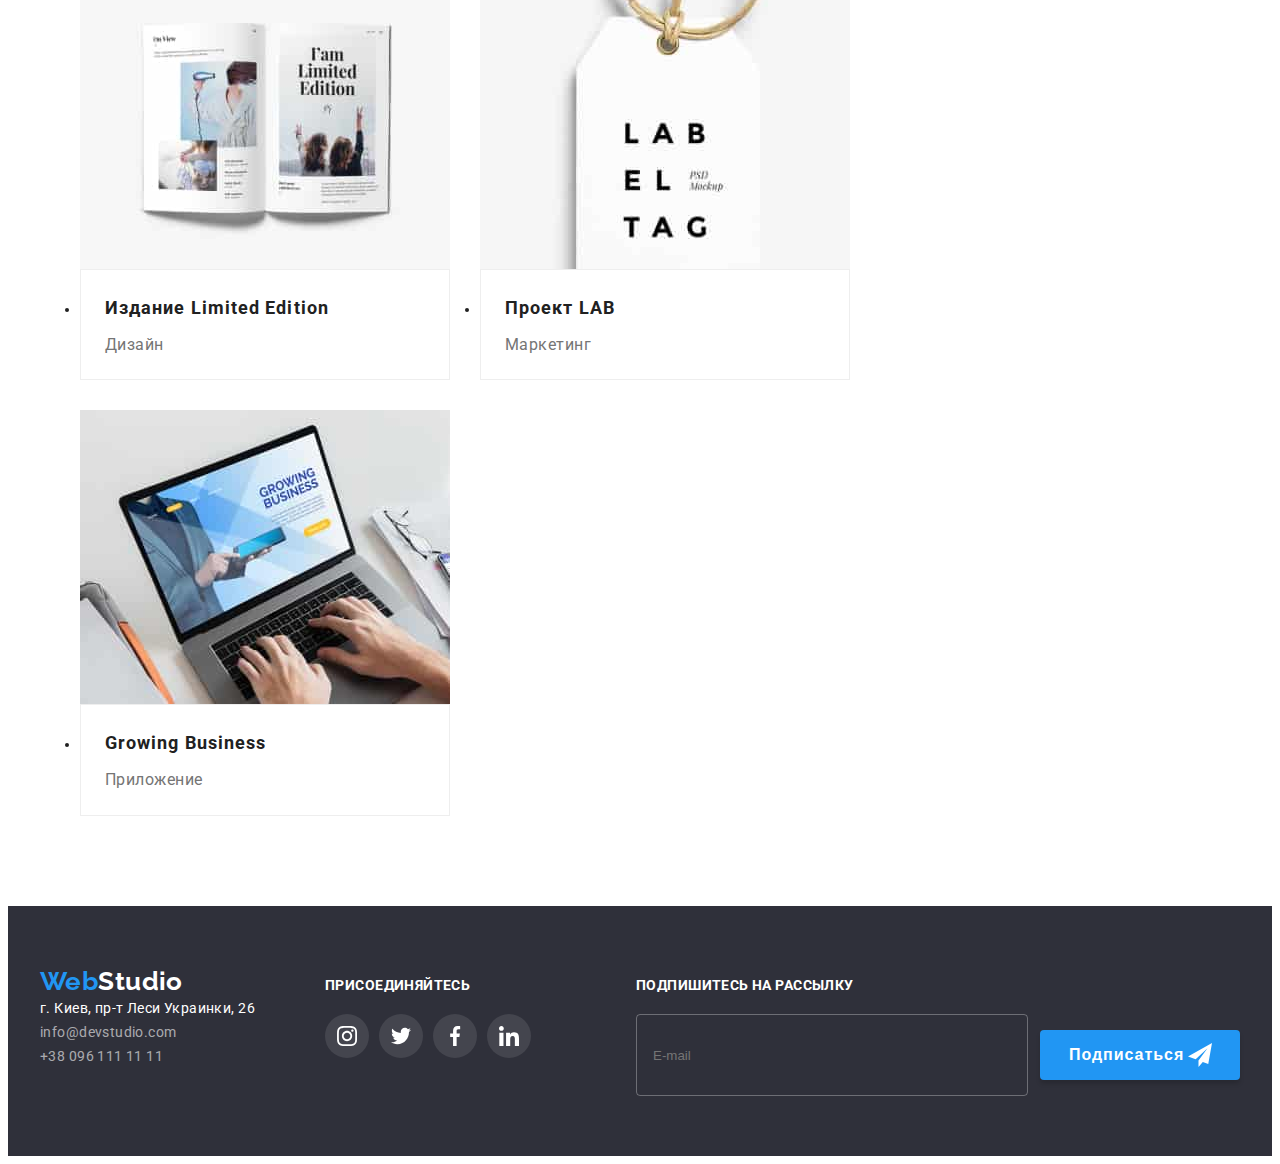
==== commit dab453d5: "hw-08" ====
--- a/portfolio.html
+++ b/portfolio.html
@@ -12,44 +12,67 @@
       integrity="sha512-wpPYUAdjBVSE4KJnH1VR1HeZfpl1ub8YT/NKx4PuQ5NmX2tKuGu6U/JRp5y+Y8XG2tV+wKQpNHVUX03MfMFn9Q=="
       crossorigin="anonymous" referrerpolicy="no-referrer"/>
     <link rel="stylesheet" href="./css/main.min.css"/>
-    
-   
-    <title>goit-markup-hw-08</title>
+    <title>WebStudio</title>
 </head>
 <body>
      <!-- /* навигация */ -->
-     <header class="header">
-        <div class="container header__contact-heder-nav">
+    <header class="header">
+      <div class="container header__contact-heder-nav">
+           <a href="./index.html" class="header__logo-link">Web<span class="header__logo-color">Studio</span></a>
+           <button class="header__button" type="button" data-menu-button aria-controls="mobile-container">
+          <svg width="40" height="40" aria-label="Переключатель мобильного меню">
+            <use class="icon-menu-open" href="./images-svg/icon-svg/sprite.svg#icon-open-menu"></use>
+            <use class="icon-menu-close" href="./images-svg/icon-svg/sprite.svg#icon-close-menu"></use>
+          </svg>
+        </button>
+    
+        <div class="mobile-container" id="mobile-container" data-menu>
           <nav class="header__main-nav">
-          <a href="./index.html" class="header__logo-link">Web<span class="header__logo-color">Studio</span></a> 
-            
-          <ul class="header__site-nav">
-             <li class="header__item">
-                 <a href="./index.html" class="header__link ">Студия</a>
-            </li>
-             <li class="header__item">
-                 <a href="./portfolio.html" class="header__link header__link--current">Портфолио</a>
-             </li>
-             <li class="header__item">
-                 <a href="#" class="header__link">Контакты</a>
-             </li>
-         </ul>
-        </nav>
-        <ul class="header__contact-site">
-          <li class="header__item">
-            <a href="mailto:info@devstudio.com" class="header__contact-link" >
-              <svg class="header__icon-mail">
-                <use href="./images-svg/icon-svg/sprite.svg#icon-email"></use>
-              </svg> info@devstudio.com</a>
-          </li>
-          <li class="header__item">
-            <a href="tel:+380961111111" class="header__contact-link"><svg class="header__icon-phone">
-              <use href="./images-svg/icon-svg/sprite.svg#icon-phone"></use>
-            </svg>+38 096 111 11 11</a>
-          </li>
-        </ul>
+            <ul class="header__site-nav">
+              <li class="header__item">
+                <a href="./index.html" class="header__link ">Студия</a>
+              </li>
+              <li class="header__item">
+                <a href="./portfolio.html" class="header__link header__link--active">Портфолио</a>
+              </li>
+              <li class="header__item">
+                <a href="#" class="header__link">Контакты</a>
+              </li>
+            </ul>
+          </nav>
+    
+          <ul class="header__contact-site">
+            <li class="header__item">
+              <a href="mailto:info@devstudio.com" class="header__contact-link header__contact-link--size">
+                <svg class="header__icon header__icon--size-mail" width="16" height="12">
+                  <use href="./images-svg/icon-svg/sprite.svg#icon-email"></use>
+                </svg> info@devstudio.com</a>
+            </li>
+            <li class="header__item">
+              <a href="tel:+380961111111" class="header__contact-link header__contact-link--size">
+                <svg class="header__icon header__icon--size-phone" width="10" height="16">
+                  <use href="./images-svg/icon-svg/sprite.svg#icon-phone"></use>
+                </svg>+38 096 111 11 11</a>
+            </li>
+          </ul>
+          <ul class="header__social-list">
+            <li class="header__social-item">
+              <a class="header__social-link" href="#">Twitter</a>
+            </li>
+            <li class="header__social-item">
+              <a class="header__social-link" href="#">Instagram</a>
+            </li>
+            <li class="header__social-item">
+              <a class="header__social-link" href="#">Facebook</a>
+            </li>
+            <li class="header__social-item">
+              <a class="header__social-link" href="#">LinkedIn</a>
+            </li>
+          </ul>
         </div>
-      </header>
+      </div>
+    </header>
+
 <main>
                    <!-- /* Услуги */ -->
     <section class="section services"> 
@@ -208,78 +231,81 @@
     </section>
 </main>
     <!-- футер -->
-    <footer class="footer">
-        <div class="container">
-        <div class="footer__item">                      
+<footer class="footer">
+  <div class="container">
+    <div class="footer__item">
+      <div class="footer__container-address">
         <a href="#" class="footer__logo-link">Web<span class="footer__logo-color">Studio</span></a>
         <address class="footer__address">
-        <ul class="footer__contact">
-          <li class="footer__address-contact">
-            <a class="footer__address-link" href="#">г. Киев, пр-т Леси Украинки, 26</a>
-          </li>
-          <li class="footer__address-contact">
-            <a class="footer__contact-link" href="mailto:info@devstudio.com">info@devstudio.com</a>
-          </li>
-          <li class="footer__address-contact">
-            <a class="footer__contact-link" href="tel:+380961111111">+38 096 111 11 11</a>
-          </li>
-        </ul>
-       </address>
+          <ul class="footer__contact">
+            <li class="footer__address-contact-address">
+              <a class="footer__address-link" href="#">г. Киев, пр-т Леси Украинки, 26</a>
+            </li>
+            <li class="footer__address-contact">
+              <a class="footer__contact-link" href="mailto:info@devstudio.com">info@devstudio.com</a>
+            </li>
+            <li class="footer__address-contact">
+              <a class="footer__contact-link" href="tel:+380961111111">+38 096 111 11 11</a>
+            </li>
+          </ul>
+        </address>
       </div>
-      <div class="footer__join" >
+      <div class="footer__join">
         <p class="footer__join-text">присоединяйтесь</p>
-        <ul class="footer__join-social"> 
-          <li class="social">
-            <a class="social__link" href="#">
-              <div class="social__item">
-              <svg class="social__icon social__icon-color" width="20" height="20" aria-label="Instagram">
-                <use href="images-svg/icon-svg/sprite.svg#instagram"></use>
-              </svg>
-            </div>
+        <ul class="footer__join-social">
+          <li class="footer__social">
+            <a class="footer__link" href="#">
+              <div class="footer__social-item">
+                <svg class="footer__social-icon" width="20" height="20" aria-label="Instagram">
+                  <use href="images-svg/icon-svg/sprite.svg#instagram"></use>
+                </svg>
+              </div>
             </a>
           </li>
-          <li class="social">
-            <a class="social__link" href="#">
-              <div class="social__item">
-              <svg class="social__icon social__icon-color" width="20" height="20"  aria-label="Twitter">
-                <use href="images-svg/icon-svg/sprite.svg#twiter"></use>
-              </svg>
-            </div>
+          <li class="footer__social">
+            <a class="footer__link" href="#">
+              <div class="footer__social-item">
+                <svg class="footer__social-icon" width="20" height="20" aria-label="Twitter">
+                  <use href="images-svg/icon-svg/sprite.svg#twiter"></use>
+                </svg>
+              </div>
             </a>
           </li>
-          <li class="social">
-            <a class="social__link" href="#">
-              <div class="social__item">
-              <svg class="social__icon social__icon-color" width="20" height="20" aria-label="Facebook">
-                <use href="images-svg/icon-svg/sprite.svg#facebook"></use>
-              </svg>
-            </div>
+          <li class="footer__social">
+            <a class="footer__link" href="#">
+              <div class="footer__social-item">
+                <svg class="footer__social-icon" width="20" height="20" aria-label="Facebook">
+                  <use href="images-svg/icon-svg/sprite.svg#facebook"></use>
+                </svg>
+              </div>
             </a>
           </li>
-          <li class="social">
-            <a class="social__link" href="#">
-              <div class="social__item">
-              <svg class="social__icon social__icon-color" width="20" height="20" aria-label="LinkedIn">
-                <use href="images-svg/icon-svg/sprite.svg#linkedin"></use>
-              </svg>
-            </div>
+          <li class="footer__social">
+            <a class="footer__link" href="#">
+              <div class="footer__social-item">
+                <svg class="footer__social-icon" width="20" height="20" aria-label="LinkedIn">
+                  <use href="images-svg/icon-svg/sprite.svg#linkedin"></use>
+                </svg>
+              </div>
             </a>
           </li>
         </ul>
       </div>
-      <form  class="subscribe" name="subscribe" autocomplete="on" novalidate>
-        <div class="subscribe-form">
-          <label class="subscribe__lable" for="email">Подпишитесь на рассылку</label>
-            <div class="subscribe__control">
-              <input class="subscribe__input" id="email" type="email" name="email" placeholder="E-mail" >
-              <svg class="subscribe__icon" aria-hidden="true" width="24" height="24">
-                <use href="./images-svg/icon-svg/sprite.svg#icon-telegram"></use>
+      <div class="subscribe">
+        <p class="subscribe__title">Подпишитесь на рассылку</p>
+        <form class="subscribe__footer">
+          <label class="subscribe__footer__label">
+            <input class="subscribe__footer__input" type="email" name="email" placeholder="E-mail">
+          </label>
+          <button class="button-footer" type="submit">Подписаться
+            <svg class="button-footer__icon" width="24" height="24">
+              <use href="./images-svg/icon-svg/sprite.svg#icon-telegram"></use>
             </svg>
-            <button class="subscribe__button button" type="submit">Подписаться</button>
-           </div>
-          </div>
-         </form>
+          </button>
+        </form>
+      </div>
     </div>
-    </footer>
+  </div>
+</footer>
 </body>
 </html>--- a/css/main.min.css
+++ b/css/main.min.css
@@ -1 +1 @@
-:root{--main-title-color: #fff;--primery-text-colot: #212121;--tiele-text-color: #757575;--accent-color: #2196F3;--primery-button-colot: #fff;--logo-header-color: #212121;--logo-footer-color: #fff;--input-color-bacgraund: #fff;--form-modal-icon: #212121;--form-modal-lable-text: #2196f3;--form-modal-input-textarea: rgba(117, 117, 117, 0.5);--imput-color-placeholder: #bebebe}ul{list-style-type:none;margin:0;padding:0}h1,h2,h3,h4,h5,h6,p{margin:0}.header{background-color:#fff;font-weight:500;font-size:14px;line-height:1.5;border-bottom:1px solid #ececec}body{font-family:"Roboto",sans-serif;font-size:14px;letter-spacing:.03em;background-color:#fff;color:var(--primery-text-colot)}.header__site-nav .header__link{position:relative;display:block;padding-top:32px;padding-bottom:32px;color:var(--primery-text-colot);text-decoration:none}.header__site-nav-li{position:relative}.header__contact-site .header__contact-link{display:-webkit-box;display:-ms-flexbox;display:flex;padding-top:32px;padding-bottom:32px;margin-right:50;color:var(--tiele-text-color)}.header__icon-mail{width:16px;height:12px;fill:currentColor;margin-right:10px;margin-top:2px}.header__icon-phone{width:10px;height:16px;fill:currentColor;margin-right:10px}.header__contact-site{display:-webkit-box;display:-ms-flexbox;display:flex;margin-left:auto}.header__site-nav .link:hover,.header__site-nav .link:focus{color:var(--accent-color);-webkit-transition-duration:250ms;transition-duration:250ms;-webkit-transition-timing-function:cubic-bezier(0.4, 0, 0.2, 1);transition-timing-function:cubic-bezier(0.4, 0, 0.2, 1)}.header__link:hover,.header__link:focus{color:var(--accent-color);-webkit-transition-duration:250ms;transition-duration:250ms;-webkit-transition-timing-function:cubic-bezier(0.4, 0, 0.2, 1);transition-timing-function:cubic-bezier(0.4, 0, 0.2, 1)}.header__site-nav .header__item:not(:last-child){margin-right:50px}.header__contact-site .header__item:not(:last-child){margin-right:50px}.header__contact-heder-nav{display:-webkit-box;display:-ms-flexbox;display:flex;-webkit-box-align:center;-ms-flex-align:center;align-items:center}.container .header__contact-heder-nav{display:-webkit-box;display:-ms-flexbox;display:flex;-webkit-box-align:center;-ms-flex-align:center;align-items:center}.header__main-nav{display:-webkit-box;display:-ms-flexbox;display:flex;-webkit-box-align:center;-ms-flex-align:center;align-items:center}.header__site-nav{display:-webkit-box;display:-ms-flexbox;display:flex;margin-left:93px}.header__main-nav .header__link.header__link--current{color:var(--accent-color)}.header__contact-link:hover,.header__contact-link:focus,.footer__contact-link:hover,.footer__contact-link:focus{color:var(--accent-color);-webkit-transition-duration:250ms;transition-duration:250ms;-webkit-transition-timing-function:cubic-bezier(0.4, 0, 0.2, 1);transition-timing-function:cubic-bezier(0.4, 0, 0.2, 1)}.header__link--current::after{position:absolute;bottom:0;content:"";display:block;height:4px;width:100%;background-color:var(--accent-color);border-radius:2px}.container{width:1200px;padding-left:15px;padding-right:15px;margin-left:auto;margin-right:auto}.section{padding-top:94px;padding-bottom:94px}.hero{max-width:1600px;height:600px;margin-left:auto;margin-right:auto;padding-top:200px;padding-bottom:200px;text-align:center;background:#2f303a;background-image:-webkit-gradient(linear, left top, right top, from(rgba(47, 48, 58, 0.4)), to(rgba(47, 48, 58, 0.4))),url(../images-svg/images-main_page/hero-backgraund-image.jpg);background-image:linear-gradient(to right, rgba(47, 48, 58, 0.4), rgba(47, 48, 58, 0.4)),url(../images-svg/images-main_page/hero-backgraund-image.jpg);background-size:cover;background-position:center;background-repeat:no-repeat}.hero__title{color:#fff;font-weight:900;font-size:44px;line-height:1.36;letter-spacing:.06em;text-transform:uppercase;text-align:center;margin:0 auto;width:696px}.hero-button{color:#fff;background-color:#2196f3;font-weight:900;font-size:44px;line-height:1.36}.hero__button{cursor:pointer;color:#fff;background-color:#2196f3;font-style:normal;font-weight:700;font-size:16px;line-height:1.8;letter-spacing:.06em;width:200px;height:50px;border-radius:4px;border:none;margin-top:50px;-webkit-transition-duration:250ms;transition-duration:250ms;-webkit-transition-timing-function:cubic-bezier(0.4, 0, 0.2, 1);transition-timing-function:cubic-bezier(0.4, 0, 0.2, 1)}.modal__title{font-family:"Roboto";font-style:normal;font-weight:700;font-size:20px;line-height:1.15;text-align:center;letter-spacing:.03em;color:var(--primery-text-colot);margin-bottom:30px}.form__modal{margin-bottom:10px}.form__modal-lable{text-align:left;display:block;font-family:"Roboto";font-style:normal;font-weight:400;font-size:12px;line-height:1.16;letter-spacing:.01em;color:var(--tiele-text-color);margin-bottom:8px}.form__modal-lable-text{color:var(--form-modal-lable-text)}.form__modal-input::-moz-placeholder{color:var(--imput-color-placeholder)}.form__modal-input:-ms-input-placeholder{color:var(--imput-color-placeholder)}.form__modal-input::-webkit-input-placeholder{color:var(--imput-color-placeholder)}.form__modal-input::-ms-input-placeholder{color:var(--imput-color-placeholder)}.form__modal-input::placeholder{color:var(--imput-color-placeholder)}.form__modal-input{width:100%;height:40px;padding-top:12px;padding-right:42px;padding-bottom:12px;padding-left:42px;background:var(--input-color-bacgraund);border:1px solid rgba(33,33,33,.2);border-radius:4px;-webkit-transition-duration:250ms;transition-duration:250ms;-webkit-transition-timing-function:cubic-bezier(0.4, 0, 0.2, 1);transition-timing-function:cubic-bezier(0.4, 0, 0.2, 1);outline:none}.form__modal-input-textarea{padding-top:12px;padding-right:16px;padding-bottom:12px;padding-left:16px;height:120px;font-size:14px;line-height:1.14;letter-spacing:.01em;resize:none}.form__modal-input:focus{border:1px solid #2196f3;border-radius:4px}.form__modal-input:focus+.form__modal-icon{fill:#2196f3}.form__modal-inner{position:relative}.form__modal-icon{position:absolute;left:15px;top:50%;-webkit-transform:translateY(-50%);transform:translateY(-50%);width:18px;height:18px;color:var(--form-modal-icon);-webkit-transition-duration:250ms;transition-duration:250ms;-webkit-transition-timing-function:cubic-bezier(0.4, 0, 0.2, 1);transition-timing-function:cubic-bezier(0.4, 0, 0.2, 1)}.checkbox{display:-webkit-box;display:-ms-flexbox;display:flex}.checkbox__lable{font-family:"Roboto";font-style:normal;font-weight:400;font-size:14px;letter-spacing:.03em;color:var(--tiele-text-color);-ms-flex-negative:0;flex-shrink:0;display:-webkit-box;display:-ms-flexbox;display:flex;-webkit-box-align:center;-ms-flex-align:center;align-items:center;-webkit-box-pack:center;-ms-flex-pack:center;justify-content:center;margin-top:0px;margin-bottom:30px;margin-left:37px;display:inline-block}.checkbox__input{-webkit-appearance:none;-moz-appearance:none;appearance:none}.checkbox__icon{position:absolute;left:52px}.checkbox__icon-check{position:absolute;fill:#fff;background:#2196f3;border:.2px solid #2196f3;border-radius:2px;opacity:0;-webkit-transition:opacity 250ms cubic-bezier(0.4, 0, 0.2, 1);transition:opacity 250ms cubic-bezier(0.4, 0, 0.2, 1)}.checkbox__input:checked~.checkbox__icon-check{opacity:1}.form__modal-button{cursor:pointer;color:#fff;background-color:#2196f3;font-style:normal;font-weight:700;font-size:16px;line-height:1.8;letter-spacing:.06em;width:200px;height:50px;border:none;-webkit-box-shadow:0px 4px 4px rgba(0,0,0,.15);box-shadow:0px 4px 4px rgba(0,0,0,.15);border-radius:4px;-webkit-transition-duration:250ms;transition-duration:250ms;-webkit-transition-timing-function:cubic-bezier(0.4, 0, 0.2, 1);transition-timing-function:cubic-bezier(0.4, 0, 0.2, 1)}.backdrop{position:fixed;top:0;left:0;width:100%;height:100%;display:-webkit-box;display:-ms-flexbox;display:flex;-webkit-box-pack:center;-ms-flex-pack:center;justify-content:center;-webkit-box-align:center;-ms-flex-align:center;align-items:center;opacity:1;z-index:1;-webkit-transition-duration:250ms;transition-duration:250ms;-webkit-transition-timing-function:cubic-bezier(0.4, 0, 0.2, 1);transition-timing-function:cubic-bezier(0.4, 0, 0.2, 1)}.backdrop.is-hidden{opacity:0;pointer-events:none}.backdrop.is-hidden .modal{-webkit-transform:translate(-50%, -50%) scale(2);transform:translate(-50%, -50%) scale(2)}.modal{cursor:pointer;position:absolute;top:50%;left:50%;padding:40px;-webkit-transform:translate(-50%, -50%) scale(1);transform:translate(-50%, -50%) scale(1);width:528px;background-color:#fff;-webkit-box-shadow:0px 1px 3px rgba(0,0,0,.12),0px 1px 1px rgba(0,0,0,.14),0px 2px 1px rgba(0,0,0,.2);box-shadow:0px 1px 3px rgba(0,0,0,.12),0px 1px 1px rgba(0,0,0,.14),0px 2px 1px rgba(0,0,0,.2);border-radius:4px;-webkit-transition-duration:250ms;transition-duration:250ms;-webkit-transition-timing-function:cubic-bezier(0.4, 0, 0.2, 1);transition-timing-function:cubic-bezier(0.4, 0, 0.2, 1)}.modal__button-close{cursor:pointer;position:absolute;top:8px;right:8px;width:30px;height:30px;border-radius:50%;background:#fff;border:1px solid rgba(0,0,0,.1);-webkit-transition:color 250ms cubic-bezier(0.4, 0, 0.2, 1);transition:color 250ms cubic-bezier(0.4, 0, 0.2, 1)}.modal__icon-close:focus,.modal__icon-close:hover{fill:#2196f3}.modal__icon-close{position:absolute;top:8px;right:8px;width:11px;height:11px;fill:#212121;-webkit-transition-duration:250ms;transition-duration:250ms;-webkit-transition-timing-function:cubic-bezier(0.4, 0, 0.2, 1);transition-timing-function:cubic-bezier(0.4, 0, 0.2, 1)}.button:hover,.button:focus{color:var(--primery-button-colot);background-color:#188ce8;-webkit-box-shadow:0px 3px 1px rgba(0,0,0,.1),0px 1px 2px rgba(0,0,0,.08),0px 2px 2px rgba(0,0,0,.12);box-shadow:0px 3px 1px rgba(0,0,0,.1),0px 1px 2px rgba(0,0,0,.08),0px 2px 2px rgba(0,0,0,.12);border-radius:4px}.advantage__title{display:none}.advantage__list .features__text{width:270px;margin-right:30px;color:var(--tiele-text-color);font-size:14px;line-height:1.71;letter-spacing:.03em}.advantage__list{display:-webkit-box;display:-ms-flexbox;display:flex;list-style-type:none;-webkit-box-pack:justify;-ms-flex-pack:justify;justify-content:space-between}.features__title{font-size:14px;line-height:1.4;letter-spacing:.03em;text-transform:uppercase;margin-bottom:10px}.features__item{display:-webkit-box;display:-ms-flexbox;display:flex;-webkit-box-pack:center;-ms-flex-pack:center;justify-content:center;-webkit-box-align:center;-ms-flex-align:center;align-items:center;margin-bottom:30px;width:270px;height:120px;background-color:#f5f4fa;border-radius:4px}.features{width:270px}.features:not(:last-child){margin-right:30px}.work{padding-top:0}.work__title{text-align:center;font-size:36px;line-height:1.16px;letter-spacing:.03em;margin-bottom:50px}.work__desktop{display:-webkit-box;display:-ms-flexbox;display:flex;position:relative}.work__text{font-style:normal;font-weight:700;font-size:14px;line-height:1.14;text-align:center;letter-spacing:.03em;text-transform:uppercase;color:#fff;width:100%;height:70px;display:-webkit-box;display:-ms-flexbox;display:flex;-webkit-box-pack:center;-ms-flex-pack:center;justify-content:center;-webkit-box-align:center;-ms-flex-align:center;align-items:center;background:rgba(47,48,58,.8);bottom:0;left:0;position:absolute}.work__list{list-style-type:none;display:-webkit-box;display:-ms-flexbox;display:flex}.work__img{display:block;max-width:100%;height:auto}.work .work__images+.work__images{margin-left:30px}.team{background-color:#f5f4fa;display:-webkit-box;display:-ms-flexbox;display:flex;text-align:center}.team__list{background-color:#f5f4fa;display:-webkit-box;display:-ms-flexbox;display:flex;text-align:center}.team__border{background-color:#fff;margin-right:30px;-webkit-box-shadow:0px 1px 3px rgba(0,0,0,.12),0px 1px 1px rgba(0,0,0,.14),0px 2px 1px rgba(0,0,0,.2);box-shadow:0px 1px 3px rgba(0,0,0,.12),0px 1px 1px rgba(0,0,0,.14),0px 2px 1px rgba(0,0,0,.2);border-radius:0px 0px 4px 4px;-webkit-transition-duration:250ms;transition-duration:250ms;-webkit-transition-timing-function:cubic-bezier(0.4, 0, 0.2, 1);transition-timing-function:cubic-bezier(0.4, 0, 0.2, 1)}.team__img{margin-bottom:30px}.team__title{font-weight:500;font-size:16px;line-height:1.18;letter-spacing:.03em;margin-bottom:10px}.team__text{color:var(--tiele-text-color);font-size:16px;line-height:1.8;letter-spacing:.03em;margin-bottom:16px}.team .section__title{font-weight:700;font-size:36px;line-height:1.16;letter-spacing:.03em;margin-bottom:50px}.footer{background-color:#2f303a;padding-top:60px;padding-bottom:60px}.header__logo-color{color:var(--logo-header-color)}.footer__logo-color{color:var(--logo-footer-color)}.header__logo-link,.footer__logo-link{color:var(--accent-color);font-family:Raleway;text-decoration:none;font-weight:700;font-size:26px;line-height:1.19;letter-spacing:.03em}.footer__address-contact{margin-bottom:9px;font-weight:normal}.footer__contact{padding-left:0px}.footer__address{margin-top:20px}.footer__address-link{color:var(--main-title-color);text-decoration:none;font-style:normal;font-weight:400;font-size:14px;line-height:1.71;letter-spacing:.03em}.header__contact-link,.footer__contact-link{color:var(--tiele-text-color);text-decoration:none;font-style:normal;font-weight:500;font-size:14px;line-height:1.14;letter-spacing:.02em}.servisces__title{display:none}.servisces__button{-webkit-box-pack:center;-ms-flex-pack:center;justify-content:center;display:-webkit-box;display:-ms-flexbox;display:flex;margin-bottom:50px}.servisces__text-button{margin-right:8px}.services .servisces__pointer:hover,.services .servisces__pointer:focus{color:var(--primery-button-colot);background-color:#2196f3;-webkit-box-shadow:0px 3px 1px rgba(0,0,0,.1),0px 1px 2px rgba(0,0,0,.08),0px 2px 2px rgba(0,0,0,.12);box-shadow:0px 3px 1px rgba(0,0,0,.1),0px 1px 2px rgba(0,0,0,.08),0px 2px 2px rgba(0,0,0,.12);border-radius:4px}.servisces__pointer{cursor:pointer;color:var(--primery-text-colot);background-color:#f5f4fa;padding-top:6px;padding-right:22px;padding-bottom:6px;padding-left:22px;font-weight:500;font-size:16px;line-height:1.62;letter-spacing:.03em;border-radius:4px;border:none;-webkit-transition-duration:250ms;transition-duration:250ms;-webkit-transition-timing-function:cubic-bezier(0.4, 0, 0.2, 1);transition-timing-function:cubic-bezier(0.4, 0, 0.2, 1)}.service .title{font-weight:700;font-size:18px;line-height:3;letter-spacing:.06em}.portfolio-project{display:-webkit-box;display:-ms-flexbox;display:flex;-ms-flex-wrap:wrap;flex-wrap:wrap;gap:30px}.portfolio-project-img{display:block}.portfolio-project__inner{padding-top:20px;padding-right:24px;padding-bottom:20px;padding-left:24px;border-top:20px;border-right:24px;border-bottom:20px;border-left:24px;border:1px solid #eee}.portfolio-project__title{font-style:normal;font-weight:700;font-size:18px;line-height:2;letter-spacing:.06em;margin-bottom:4px;color:var(--primery-text-colot)}.services .portfolio-project__text{color:var(--tiele-text-color);font-weight:400;font-size:16px;line-height:1.87;letter-spacing:.03em}.team__social{display:-webkit-box;display:-ms-flexbox;display:flex;margin-left:32px;margin-right:32px;margin-bottom:30px;-webkit-box-pack:justify;-ms-flex-pack:justify;justify-content:space-between}.social__item{display:-webkit-box;display:-ms-flexbox;display:flex;-webkit-box-pack:center;-ms-flex-pack:center;justify-content:center;-webkit-box-align:center;-ms-flex-align:center;align-items:center;width:44px;height:44px;padding:12px;border-radius:50%;-webkit-transition-duration:250ms;transition-duration:250ms;-webkit-transition-timing-function:cubic-bezier(0.4, 0, 0.2, 1);transition-timing-function:cubic-bezier(0.4, 0, 0.2, 1)}.social__icon{fill:#afb1b8;-webkit-transition-duration:250ms;transition-duration:250ms;-webkit-transition-timing-function:cubic-bezier(0.4, 0, 0.2, 1);transition-timing-function:cubic-bezier(0.4, 0, 0.2, 1)}.social__link:hover .social__item,.social__link:focus .social__item{background-color:#2196f3}.social__link:hover .social__icon,.social__link:focus .social__icon{fill:#fff}.clients__title{font-style:normal;font-weight:700;font-size:36px;line-height:1.16;text-align:center;letter-spacing:.03em;color:var(--primery-text-colot);margin-bottom:50px}.clients__list{display:-webkit-box;display:-ms-flexbox;display:flex;-webkit-box-pack:justify;-ms-flex-pack:justify;justify-content:space-between}.clients__icon{fill:#afb1b8}.clients__border{-webkit-box-pack:center;-ms-flex-pack:center;justify-content:center;-webkit-box-align:center;-ms-flex-align:center;align-items:center;width:170px;height:92px;border:1px solid #afb1b8;border-radius:4px;padding-top:16px;padding-left:32px;-webkit-transition-duration:250ms;transition-duration:250ms;-webkit-transition-timing-function:cubic-bezier(0.4, 0, 0.2, 1);transition-timing-function:cubic-bezier(0.4, 0, 0.2, 1)}.clients__link:hover .clients__icon,.clients__link:focus .clients__icon{fill:#2196f3}.clients__link:hover .clients__border,.clients__link:focus .clients__border{border-color:#2196f3}.footer__join-text{font-style:normal;font-weight:700;font-size:14px;line-height:1.14;letter-spacing:.03em;text-transform:uppercase;margin-bottom:20px;color:#fff}.footer__join{min-width:206px}.footer .social__item{background-color:rgba(255,255,255,.1)}.footer__item{min-width:231px;margin-right:70px}.footer .footer__join-social{padding-left:0px;padding-right:0px;display:-webkit-box;display:-ms-flexbox;display:flex}.footer .container{display:-webkit-box;display:-ms-flexbox;display:flex;-webkit-box-align:baseline;-ms-flex-align:baseline;align-items:baseline}.footer__join .social+.social{margin-left:10px}.social__icon-color{fill:#fff;-webkit-transition-duration:250ms;transition-duration:250ms;-webkit-transition-timing-function:cubic-bezier(0.4, 0, 0.2, 1);transition-timing-function:cubic-bezier(0.4, 0, 0.2, 1)}.subscribe{margin-left:auto}.subscribe__form{display:-webkit-box;display:-ms-flexbox;display:flex;-webkit-box-orient:vertical;-webkit-box-direction:normal;-ms-flex-direction:column;flex-direction:column}.subscribe__lable{display:-webkit-box;display:-ms-flexbox;display:flex;-webkit-box-orient:vertical;-webkit-box-direction:normal;-ms-flex-direction:column;flex-direction:column;cursor:pointer;font-family:"Roboto";font-style:normal;text-transform:uppercase;font-weight:700;font-size:14px;line-height:1.14;letter-spacing:.03em;color:#fff;margin-bottom:20px}.subscribe__control{display:-webkit-box;display:-ms-flexbox;display:flex;position:relative}.subscribe__input{display:-webkit-box;display:-ms-flexbox;display:flex;padding-left:16px;width:358px;height:50px;font-family:"Roboto";font-style:normal;font-weight:400;font-size:16px;line-height:1.25;letter-spacing:inherit;background-color:inherit;color:#fff;border:1px solid rgba(255,255,255,.3);-webkit-filter:drop-shadow(0px 4px 4px rgba(0, 0, 0, 0.15));filter:drop-shadow(0px 4px 4px rgba(0, 0, 0, 0.15));border-radius:4px}.subscribe__icon{position:absolute;right:28px;top:50%;-webkit-transform:translateY(-50%);transform:translateY(-50%);-webkit-transition-duration:250ms;transition-duration:250ms;-webkit-transition-timing-function:cubic-bezier(0.4, 0, 0.2, 1);transition-timing-function:cubic-bezier(0.4, 0, 0.2, 1)}.subscribe__button{display:-webkit-box;display:-ms-flexbox;display:flex;-webkit-box-align:center;-ms-flex-align:center;align-items:center;-webkit-box-pack:center;-ms-flex-pack:center;justify-content:center;display:-webkit-inline-box;display:-ms-inline-flexbox;display:inline-flex;margin:auto;padding-top:10px;padding-right:29px;padding-bottom:10px;cursor:pointer;margin-left:12px;color:#fff;background-color:#2196f3;font-style:normal;font-weight:700;font-size:16px;line-height:1.87;letter-spacing:.06em;min-width:200px;min-height:50px;border:none;-webkit-box-shadow:0px 4px 4px rgba(0,0,0,.15);box-shadow:0px 4px 4px rgba(0,0,0,.15);border-radius:4px;-webkit-transition-duration:250ms;transition-duration:250ms;-webkit-transition-timing-function:cubic-bezier(0.4, 0, 0.2, 1);transition-timing-function:cubic-bezier(0.4, 0, 0.2, 1)}.portfolio__project-item{display:block;text-decoration:none}.portfolio__project-list .portfolio__project-item:hover,.portfolio__project-list .portfolio__project-item:focus{-webkit-box-shadow:0px 1px 1px rgba(0,0,0,.12),0px 4px 4px rgba(0,0,0,.06),1px 4px 6px rgba(0,0,0,.16);box-shadow:0px 1px 1px rgba(0,0,0,.12),0px 4px 4px rgba(0,0,0,.06),1px 4px 6px rgba(0,0,0,.16);-webkit-transition-duration:250ms;transition-duration:250ms;-webkit-transition-timing-function:cubic-bezier(0.4, 0, 0.2, 1);transition-timing-function:cubic-bezier(0.4, 0, 0.2, 1)}.portfolio__project-overlay{position:relative;overflow:hidden}.portfolio__project-overlay:hover .portfolio__project-overlay-text{-webkit-transform:translateY(0);transform:translateY(0)}.portfolio__project-overlay-text{position:absolute;bottom:0;padding:63px 24px;width:100%;height:100%;font-size:18px;line-height:1.56;color:#fff;background-color:rgba(33,150,243,.9);-webkit-transform:translateY(101%);transform:translateY(101%);-webkit-transition:-webkit-transform 250ms cubic-bezier(0.4, 0, 0.2, 1);transition:-webkit-transform 250ms cubic-bezier(0.4, 0, 0.2, 1);transition:transform 250ms cubic-bezier(0.4, 0, 0.2, 1);transition:transform 250ms cubic-bezier(0.4, 0, 0.2, 1), -webkit-transform 250ms cubic-bezier(0.4, 0, 0.2, 1);transition:transform 250ms cubic-bezier(0.4, 0, 0.2, 1),-webkit-transform 250ms cubic-bezier(0.4, 0, 0.2, 1)}/*# sourceMappingURL=main.min.css.map */+:root{--main-title-color: #fff;--primery-text-colot: #212121;--tiele-text-color: #757575;--accent-color: #2196F3;--accent-color-hover: #188CE8;--primery-button-colot: #fff;--logo-header-color: #212121;--logo-footer-color: #fff;--input-color-bacgraund: #fff;--border-header-color: #ECECEC;--form-modal-icon: #212121;--form-modal-lable-text: #2196f3;--form-modal-input-textarea: rgba(117, 117, 117, 0.5);--imput-color-placeholder: #bebebe}body{font-family:"Roboto",sans-serif;font-size:14px;letter-spacing:.03em;background-color:#fff;color:var(--primery-text-colot)}h1,h2,h3,h4,h5,h6,p,ul{margin:0}img{display:block;max-width:100%;height:auto}.section{padding-bottom:90px;padding-top:90px}@media screen and (max-width: 1199px){.section{padding-bottom:60px;padding-top:60px}}.container{margin-left:auto;margin-right:auto;padding-left:15px;padding-right:15px}@media screen and (min-width: 480px){.container{width:480px}}@media screen and (min-width: 768px){.container{width:768px}}@media screen and (min-width: 1200px){.container{width:1200px}}@media screen and (max-width: 479px){.mobile-container{padding:34px 30px}}@media screen and (max-width: 767px){.mobile-container{display:none;position:absolute;top:0;left:0;width:100%;background-color:#fff;text-align:center;padding:48px 40px;z-index:900}}@media screen and (min-width: 768px){.mobile-container{display:-webkit-box;display:-ms-flexbox;display:flex;gap:84px}}@media screen and (min-width: 1200px){.mobile-container{gap:304px}}.mobile-container.is-open{display:-webkit-box;display:-ms-flexbox;display:flex;-webkit-box-orient:vertical;-webkit-box-direction:normal;-ms-flex-direction:column;flex-direction:column;-ms-flex-line-pack:start;align-content:flex-start;-webkit-box-pack:justify;-ms-flex-pack:justify;justify-content:space-between;width:100vw;height:100vh}.advantage__title{width:1px;height:1px;margin:-1px;border:0;padding:0;white-space:nowrap;-webkit-clip-path:inset(100%);clip-path:inset(100%);clip:rect(0 0 0 0);overflow:hidden}.clients__list,.footer__join-social,.footer__contact,.team__list,.team__social,.work__list,.advantage__list,.header__site-nav,.header__contact-site,.header__social-list{padding:0;margin:0;list-style:none}.header__contact-link{display:-webkit-box;display:-ms-flexbox;display:flex;-webkit-box-align:center;-ms-flex-align:center;align-items:center}.clients__list,.team__list{display:-webkit-box;display:-ms-flexbox;display:flex;-ms-flex-wrap:wrap;flex-wrap:wrap}@media screen and (min-width: 767px){.header__main-nav{margin-left:88px;margin-bottom:0px}}@media screen and (min-width: 1200px){.header__main-nav{margin-left:93px;margin-bottom:0px}}.header{border-bottom:1px solid var(--border-header-color);position:relative}.header__contact-heder-nav{display:-webkit-box;display:-ms-flexbox;display:flex;-webkit-box-align:center;-ms-flex-align:center;align-items:center;min-height:60px}@media screen and (max-width: 767px){.header__contact-heder-nav{width:100%;-webkit-box-pack:justify;-ms-flex-pack:justify;justify-content:space-between}}.header__site-nav{display:-webkit-box;display:-ms-flexbox;display:flex;-webkit-box-orient:vertical;-webkit-box-direction:normal;-ms-flex-direction:column;flex-direction:column;-webkit-box-align:start;-ms-flex-align:start;align-items:flex-start;gap:32px}@media screen and (min-width: 768px){.header__site-nav{-webkit-box-orient:horizontal;-webkit-box-direction:normal;-ms-flex-direction:row;flex-direction:row;gap:50px}}.header__link{font-style:normal;font-weight:500;font-size:40px;line-height:1.17;letter-spacing:.02em;text-decoration:none;padding:16px 0px;-webkit-transition:color 250ms cubic-bezier(0.4, 0, 0.2, 1);transition:color 250ms cubic-bezier(0.4, 0, 0.2, 1);color:var(--title-text-color)}@media screen and (min-width: 768px){.header__link{display:block;position:relative;padding-top:32px;padding-bottom:32px;font-size:14px;line-height:1.14}.header__link--active{color:var(--accent-color)}.header__link--active::after{content:"";position:absolute;bottom:-1px;display:block;width:100%;height:4px;border-radius:2px;background-color:var(--accent-color)}}.header__link:hover,.header__link:focus,.header__link:active{color:var(--accent-color)}.header__social-list{display:-webkit-box;display:-ms-flexbox;display:flex}@media screen and (max-width: 377px){.header__social-list{-ms-flex-wrap:wrap;flex-wrap:wrap;row-gap:10px}}@media screen and (min-width: 768px){.header__social-list{display:none}}.header__social-item:not(:last-child){border-right:1px solid rgba(33,33,33,.2);margin-right:10px}.header__social-link{padding-right:10px;text-decoration:none;color:var(--accent-color)}.header__logo-link{font-family:"Raleway";font-weight:700;font-size:26px;line-height:1.19;text-decoration:none;color:var(--accent-color)}.header__logo-color{color:var(--logo-header-color)}.logo__text--white{color:var(--logo-footer-color)}.logo__footer{display:inline-block;margin-bottom:20px}.header__button{display:-webkit-inline-box;display:-ms-inline-flexbox;display:inline-flex;margin:0;padding:0;border:none;background-color:rgba(0,0,0,0);cursor:pointer;z-index:990}@media screen and (min-width: 768px){.header__button{display:none}}.header__button:hover .icon-menu-close,.header__button:hover .icon-menu-open{fill:var(--accent-color)}.header__button .icon-menu-close{display:none}.header__button.is-open .icon-menu-close{display:block}.header__button.is-open .icon-menu-open{display:none}.header__contact-site{display:-webkit-box;display:-ms-flexbox;display:flex;-webkit-box-orient:vertical;-webkit-box-direction:reverse;-ms-flex-direction:column-reverse;flex-direction:column-reverse}@media screen and (min-width: 768px){.header__contact-site{-webkit-box-orient:vertical;-webkit-box-direction:normal;-ms-flex-direction:column;flex-direction:column;-webkit-box-pack:center;-ms-flex-pack:center;justify-content:center}}@media screen and (min-width: 1200px){.header__contact-site{display:-webkit-box;display:-ms-flexbox;display:flex;-webkit-box-orient:horizontal;-webkit-box-direction:normal;-ms-flex-direction:row;flex-direction:row;gap:30px;-webkit-box-align:center;-ms-flex-align:center;align-items:center}}.header__contact-link{font-weight:500;font-size:24px;font-style:normal;line-height:1.17;letter-spacing:.02em;text-decoration:none;padding:16px 0px;-webkit-transition:color 250ms cubic-bezier(0.4, 0, 0.2, 1);transition:color 250ms cubic-bezier(0.4, 0, 0.2, 1);color:var(--tiele-text-color)}@media screen and (min-width: 768px){.header__contact-link{line-height:1.14;font-size:12px;padding:5px 0px}}@media screen and (min-width: 1200px){.header__contact-link{font-size:14px}}.header__contact-link:hover,.header__contact-link:focus,.header__contact-link:active{color:var(--accent-color)}.header__contact-link--size{font-size:34px}@media screen and (max-width: 377px){.header__contact-link--size{font-size:24px}}@media screen and (min-width: 768px){.header__contact-link--size{font-size:12px}}@media screen and (min-width: 1200px){.header__contact-link--size{font-size:14px}}.header__icon{display:none}@media screen and (min-width: 768px){.header__icon{display:block;fill:currentColor;margin-right:8px}}@media screen and (min-width: 1200px){.header__icon{margin-right:10px}}@media screen and (max-width: 1199px){.header__icon--size-mail{width:14x;height:10px}}@media screen and (min-width: 1200px){.header__icon--size-mail{width:16px;height:12px}}@media screen and (min-width: 1200px){.header__icon--size-phone{width:10px;height:14px}}@media screen and (min-width: 1200px){.header__icon--size-phone{width:10px;height:16px}}.hero{margin-left:auto;margin-right:auto;padding-top:118px;padding-bottom:118px;text-align:center;background-image:-webkit-gradient(linear, left top, right top, from(rgba(47, 48, 58, 0.4)), to(rgba(47, 48, 58, 0.4))),url("../images-svg/hero/hero-backgraund-480px@1x.jpg");background-image:linear-gradient(to right, rgba(47, 48, 58, 0.4), rgba(47, 48, 58, 0.4)),url("../images-svg/hero/hero-backgraund-480px@1x.jpg");background-repeat:no-repeat;background-size:cover;background-position:center;background-color:#2f303a}@media screen and (min-device-pixel-ratio: 2),screen and (-webkit-min-device-pixel-ratio: 2),screen and (min-resolution: 192dpi),screen and (min-resolution: 2dppx){.hero{background-image:-webkit-gradient(linear, left top, right top, from(rgba(47, 48, 58, 0.4)), to(rgba(47, 48, 58, 0.4))),url("../images-svg/hero/hero-backgraund-480px@2x.jpg");background-image:linear-gradient(to right, rgba(47, 48, 58, 0.4), rgba(47, 48, 58, 0.4)),url("../images-svg/hero/hero-backgraund-480px@2x.jpg")}}@media screen and (min-width: 576px){.hero{background-image:-webkit-gradient(linear, left top, right top, from(rgba(47, 48, 58, 0.4)), to(rgba(47, 48, 58, 0.4))),url("../images-svg/hero/hero-backgraund-768px@1x.jpg");background-image:linear-gradient(to right, rgba(47, 48, 58, 0.4), rgba(47, 48, 58, 0.4)),url("../images-svg/hero/hero-backgraund-768px@1x.jpg")}}@media screen and (min-width: 576px)and (min-device-pixel-ratio: 2),screen and (min-width: 576px)and (-webkit-min-device-pixel-ratio: 2),screen and (min-width: 576px)and (min-resolution: 192dpi),screen and (min-width: 576px)and (min-resolution: 2dppx){.hero{background-image:-webkit-gradient(linear, left top, right top, from(rgba(47, 48, 58, 0.4)), to(rgba(47, 48, 58, 0.4))),url("../images-svg/hero/hero-backgraund-768px@2x.jpg");background-image:linear-gradient(to right, rgba(47, 48, 58, 0.4), rgba(47, 48, 58, 0.4)),url("../images-svg/hero/hero-backgraund-768px@2x.jpg")}}@media screen and (min-width: 1200px){.hero{padding-top:200px;padding-bottom:200px;max-width:1600px;background-image:-webkit-gradient(linear, left top, right top, from(rgba(47, 48, 58, 0.4)), to(rgba(47, 48, 58, 0.4))),url("../images-svg/hero/hero-backgraund-1600px@1x.jpg");background-image:linear-gradient(to right, rgba(47, 48, 58, 0.4), rgba(47, 48, 58, 0.4)),url("../images-svg/hero/hero-backgraund-1600px@1x.jpg")}}@media screen and (min-width: 1200px)and (min-device-pixel-ratio: 2),screen and (min-width: 1200px)and (-webkit-min-device-pixel-ratio: 2),screen and (min-width: 1200px)and (min-resolution: 192dpi),screen and (min-width: 1200px)and (min-resolution: 2dppx){.hero{background-image:-webkit-gradient(linear, left top, right top, from(rgba(47, 48, 58, 0.4)), to(rgba(47, 48, 58, 0.4))),url("../images-svg/hero/hero-backgraund-1600px@2x.jpg");background-image:linear-gradient(to right, rgba(47, 48, 58, 0.4), rgba(47, 48, 58, 0.4)),url("../images-svg/hero/hero-backgraund-1600px@2x.jpg")}}.hero__title{margin-bottom:30px;color:#fff;font-weight:900;font-size:26px;line-height:1.62;letter-spacing:.06em;text-transform:uppercase}@media screen and (min-width: 768px){.hero__title{max-width:360px;margin-left:auto;margin-right:auto}}@media screen and (min-width: 1200px){.hero__title{max-width:696px;font-size:44px;line-height:1.36}}.hero-button{padding:10px 32px;font-family:inherit;font-weight:700;font-size:16px;line-height:1.88;text-align:center;letter-spacing:.06em;cursor:pointer;color:#fff;background:var(--accent-color);-webkit-box-shadow:0px 4px 4px rgba(0,0,0,.15);box-shadow:0px 4px 4px rgba(0,0,0,.15);border-radius:4px;border:none;-webkit-transition:background-color 250ms cubic-bezier(0.4, 0, 0.2, 1);transition:background-color 250ms cubic-bezier(0.4, 0, 0.2, 1)}.hero-button:hover,.hero-button:focus,.hero-button:active{background-color:var(--accent-color-hover)}.modal{cursor:pointer;position:absolute;top:50%;left:50%;padding:40px;overflow-y:auto;-webkit-transform:translate(-50%, -50%) scale(1);transform:translate(-50%, -50%) scale(1);background-color:#fff;-webkit-box-shadow:0px 1px 3px rgba(0,0,0,.12),0px 1px 1px rgba(0,0,0,.14),0px 2px 1px rgba(0,0,0,.2);box-shadow:0px 1px 3px rgba(0,0,0,.12),0px 1px 1px rgba(0,0,0,.14),0px 2px 1px rgba(0,0,0,.2);border-radius:4px;-webkit-transition-duration:250ms;transition-duration:250ms;-webkit-transition-timing-function:cubic-bezier(0.4, 0, 0.2, 1);transition-timing-function:cubic-bezier(0.4, 0, 0.2, 1)}@media screen and (max-width: 479px){.modal{padding:15px;width:calc(100% - 20px)}}@media screen and (min-width: 480px)and (max-width: 1199px){.modal{width:450px}}.modal__button-close{cursor:pointer;position:absolute;top:8px;right:8px;width:30px;height:30px;border-radius:50%;background:#fff;border:1px solid rgba(0,0,0,.1);-webkit-transition:color 250ms cubic-bezier(0.4, 0, 0.2, 1);transition:color 250ms cubic-bezier(0.4, 0, 0.2, 1)}.modal__icon-close:focus,.modal__icon-close:hover{fill:#2196f3}.modal__icon-close{position:absolute;top:8px;right:8px;width:11px;height:11px;fill:#212121;-webkit-transition-duration:250ms;transition-duration:250ms;-webkit-transition-timing-function:cubic-bezier(0.4, 0, 0.2, 1);transition-timing-function:cubic-bezier(0.4, 0, 0.2, 1)}.form__modal-title{font-family:"Roboto";font-style:normal;font-weight:700;font-size:20px;line-height:1.15;text-align:center;letter-spacing:.03em;color:var(--primery-text-colot);margin-bottom:30px}.form{display:-webkit-box;display:-ms-flexbox;display:flex;-webkit-box-orient:vertical;-webkit-box-direction:normal;-ms-flex-direction:column;flex-direction:column;-webkit-box-align:center;-ms-flex-align:center;align-items:center}.form__modal{margin-bottom:10px;width:100%}.form__modal-lable{text-align:left;display:block;font-family:"Roboto";font-style:normal;font-weight:400;font-size:12px;line-height:1.16;letter-spacing:.03em;color:var(--tiele-text-color);margin-bottom:4px}.form__modal-lable-text{padding-left:.3rem;font-size:12px;line-height:1.17;text-decoration:underline;-webkit-text-decoration-skip-ink:none;text-decoration-skip-ink:none;color:var(--form-modal-lable-text)}@media screen and (min-width: 1200px){.form__modal-lable-text{font-size:14px;line-height:1.17}}.form__modal-input::-webkit-input-placeholder{color:var(--imput-color-placeholder)}.form__modal-input::-moz-placeholder{color:var(--imput-color-placeholder)}.form__modal-input:-ms-input-placeholder{color:var(--imput-color-placeholder)}.form__modal-input::-ms-input-placeholder{color:var(--imput-color-placeholder)}.form__modal-input::placeholder{color:var(--imput-color-placeholder)}.form__modal-input{width:100%;height:40px;padding:12px 42px;background:var(--input-color-bacgraund);border:1px solid rgba(33,33,33,.2);border-radius:4px;-webkit-transition-duration:250ms;transition-duration:250ms;-webkit-transition-timing-function:cubic-bezier(0.4, 0, 0.2, 1);transition-timing-function:cubic-bezier(0.4, 0, 0.2, 1);outline:none}.form__modal-input-textarea{padding:12px 16px;height:120px;font-size:14px;line-height:1.14;letter-spacing:.01em;resize:none}.form__modal-input:focus{border:1px solid #2196f3;border-radius:4px}.form__modal-input:focus+.form__modal-icon{fill:#2196f3}.form__modal-inner{position:relative}.form__modal-icon{position:absolute;left:15px;top:50%;-webkit-transform:translateY(-50%);transform:translateY(-50%);width:18px;height:18px;color:var(--form-modal-icon);-webkit-transition-duration:250ms;transition-duration:250ms;-webkit-transition-timing-function:cubic-bezier(0.4, 0, 0.2, 1);transition-timing-function:cubic-bezier(0.4, 0, 0.2, 1)}.form__modal-button{cursor:pointer;color:#fff;background-color:#2196f3;font-style:normal;font-weight:700;font-size:16px;line-height:1.8;letter-spacing:.06em;width:200px;height:50px;border:none;-webkit-box-shadow:0px 4px 4px rgba(0,0,0,.15);box-shadow:0px 4px 4px rgba(0,0,0,.15);border-radius:4px;-webkit-transition-duration:250ms;transition-duration:250ms;-webkit-transition-timing-function:cubic-bezier(0.4, 0, 0.2, 1);transition-timing-function:cubic-bezier(0.4, 0, 0.2, 1)}.backdrop{position:fixed;top:0;left:0;width:100%;height:100%;display:-webkit-box;display:-ms-flexbox;display:flex;-webkit-box-pack:center;-ms-flex-pack:center;justify-content:center;-webkit-box-align:center;-ms-flex-align:center;align-items:center;opacity:1;z-index:1;-webkit-transition-duration:250ms;transition-duration:250ms;-webkit-transition-timing-function:cubic-bezier(0.4, 0, 0.2, 1);transition-timing-function:cubic-bezier(0.4, 0, 0.2, 1)}.backdrop.is-hidden{opacity:0;pointer-events:none;visibility:hidden}.backdrop.is-hidden .modal{-webkit-transform:translate(-50%, -50%) scale(2);transform:translate(-50%, -50%) scale(2)}.button:hover,.button:focus{color:var(--primery-button-colot);background-color:#188ce8;-webkit-box-shadow:0px 3px 1px rgba(0,0,0,.1),0px 1px 2px rgba(0,0,0,.08),0px 2px 2px rgba(0,0,0,.12);box-shadow:0px 3px 1px rgba(0,0,0,.1),0px 1px 2px rgba(0,0,0,.08),0px 2px 2px rgba(0,0,0,.12);border-radius:4px}@media screen and (min-width: 768px){.advantage__list{display:-webkit-box;display:-ms-flexbox;display:flex;-ms-flex-wrap:wrap;flex-wrap:wrap;margin:-15px}}@media screen and (min-width: 768px){.features{width:calc((100% - 60px)/2);margin:15px}}@media screen and (min-width: 1200px){.features{width:calc((100% - 120px)/4);margin:15px}}@media screen and (max-width: 767px){.features:not(:last-child){margin-bottom:30px}}.features__title{margin-bottom:10px;font-weight:700;font-size:14px;line-height:1.14;text-transform:uppercase}@media screen and (max-width: 767px){.features__title{text-align:center}}.features__text{font-size:14px;line-height:1.71;color:var(--primary-text-color)}.features__item{display:-webkit-box;display:-ms-flexbox;display:flex;-webkit-box-pack:center;-ms-flex-pack:center;justify-content:center;-webkit-box-align:center;-ms-flex-align:center;align-items:center;max-width:100%;height:120px;margin-bottom:30px;background:#f5f4fa;border-radius:4px}.work{padding-top:0}.work__list{display:-webkit-box;display:-ms-flexbox;display:flex}.work__images{position:relative;margin-right:30px}.work__images:nth-child(3n){margin-right:0}.work__text{position:absolute;bottom:0;display:-webkit-box;display:-ms-flexbox;display:flex;height:70px;width:100%;-webkit-box-pack:center;-ms-flex-pack:center;justify-content:center;-webkit-box-align:center;-ms-flex-align:center;align-items:center;font-weight:700;font-size:14px;line-height:1.14;text-align:center;letter-spacing:.03em;text-transform:uppercase;color:#fff;background:rgba(47,48,58,.8)}@media screen and (max-width: 1199px){.work{display:none}}.team{background:#f5f4fa}.team__list{-webkit-box-pack:center;-ms-flex-pack:center;justify-content:center;gap:30px}.team__list .team__border{width:450px;background:#fff;-webkit-box-shadow:0px 1px 3px rgba(0,0,0,.12),0px 1px 1px rgba(0,0,0,.14),0px 2px 1px rgba(0,0,0,.2);box-shadow:0px 1px 3px rgba(0,0,0,.12),0px 1px 1px rgba(0,0,0,.14),0px 2px 1px rgba(0,0,0,.2);border-radius:0px 0px 4px 4px}@media screen and (min-width: 768px){.team__list .team__border{width:354px}}@media screen and (min-width: 1200px){.team__list .team__border{width:270px}}.team__list .team__title{font-weight:500;margin-top:30px;margin-bottom:10px;font-size:16px;line-height:1.19;text-align:center}.team__list .team__text{margin-bottom:16px;font-size:16px;line-height:1.19;text-align:center}.team__social{display:-webkit-box;display:-ms-flexbox;display:flex;-webkit-box-pack:center;-ms-flex-pack:center;justify-content:center;margin-bottom:30px}.social__link{display:-webkit-box;display:-ms-flexbox;display:flex;-webkit-box-pack:center;-ms-flex-pack:center;justify-content:center;-webkit-box-align:center;-ms-flex-align:center;align-items:center;width:44px;height:44px;border-radius:50%;background-color:rgba(0,0,0,0);-webkit-transition:background-color 250ms cubic-bezier(0.4, 0, 0.2, 1),-webkit-filter 250ms cubic-bezier(0.4, 0, 0.2, 1);transition:background-color 250ms cubic-bezier(0.4, 0, 0.2, 1),-webkit-filter 250ms cubic-bezier(0.4, 0, 0.2, 1);transition:background-color 250ms cubic-bezier(0.4, 0, 0.2, 1),filter 250ms cubic-bezier(0.4, 0, 0.2, 1);transition:background-color 250ms cubic-bezier(0.4, 0, 0.2, 1),filter 250ms cubic-bezier(0.4, 0, 0.2, 1),-webkit-filter 250ms cubic-bezier(0.4, 0, 0.2, 1)}.social__link:hover,.social__link:focus,.social__link:active{background:var(--accent-color);-webkit-filter:drop-shadow(0px 4px 4px rgba(0, 0, 0, 0.25));filter:drop-shadow(0px 4px 4px rgba(0, 0, 0, 0.25))}.social__link:hover .social__icon,.social__link:focus .social__icon,.social__link:active .social__icon{fill:#fff}.social__icon{fill:#afb1b8;-webkit-transition:fill 250ms cubic-bezier(0.4, 0, 0.2, 1);transition:fill 250ms cubic-bezier(0.4, 0, 0.2, 1)}.team__social .social+.social{margin-left:10px}.footer__logo-link{font-family:"Raleway";font-weight:700;font-size:26px;line-height:1.19;text-decoration:none;color:var(--accent-color)}.footer__logo-color{color:var(--logo-footer-color)}.footer{padding-top:60px;padding-bottom:60px;background-color:#2f303a}@media screen and (max-width: 1199px){.footer__item{display:-webkit-box;display:-ms-flexbox;display:flex;-ms-flex-wrap:wrap;flex-wrap:wrap;-webkit-box-pack:center;-ms-flex-pack:center;justify-content:center;-webkit-box-align:baseline;-ms-flex-align:baseline;align-items:baseline;-webkit-column-gap:165px;-moz-column-gap:165px;column-gap:165px}}@media screen and (min-width: 1200px){.footer__item{display:-webkit-box;display:-ms-flexbox;display:flex;-ms-flex-wrap:nowrap;flex-wrap:nowrap;-webkit-box-align:baseline;-ms-flex-align:baseline;align-items:baseline}}.ffooter__address-contact{margin-bottom:9px}.ffooter__address-contact:last-child{margin-bottom:0}.footer__contact{display:inline-block}.footer__address-link{margin-bottom:9px;text-decoration:none;font-style:normal;font-size:14px;line-height:1.71;color:#fff}.footer__contact-link{display:inline-block;font-style:normal;font-size:14px;line-height:1.71;text-decoration:none;color:rgba(255,255,255,.6);-webkit-transition:color 250ms cubic-bezier(0.4, 0, 0.2, 1);transition:color 250ms cubic-bezier(0.4, 0, 0.2, 1)}.footer__contact-link:hover,.footer__contact-link:focus,.footer__contact-link:active{color:var(--accent-color)}.footer__join-text{font-weight:700;font-size:14px;line-height:1.14;letter-spacing:.03em;text-transform:uppercase;color:#fff;margin-bottom:20px}.footer__container-address{text-align:center}@media screen and (min-width: 1200px){.footer__container-address{text-align:left;margin-right:70px}}@media screen and (max-width: 1199px){.footer__container-address{margin-bottom:60px}}.footer__join{display:-webkit-box;display:-ms-flexbox;display:flex;-webkit-box-orient:vertical;-webkit-box-direction:normal;-ms-flex-direction:column;flex-direction:column;-webkit-box-align:center;-ms-flex-align:center;align-items:center;margin-bottom:60px}@media screen and (min-width: 768px){.footer__join{margin-bottom:0}}@media screen and (min-width: 1200px){.footer__join{-webkit-box-align:start;-ms-flex-align:start;align-items:flex-start}}.footer__join-social{display:-webkit-box;display:-ms-flexbox;display:flex}.footer__join-social .footer__social+.footer__social{margin-left:10px}.footer__social-item{display:-webkit-box;display:-ms-flexbox;display:flex;-webkit-box-pack:center;-ms-flex-pack:center;justify-content:center;-webkit-box-align:center;-ms-flex-align:center;align-items:center;width:44px;height:44px}.footer__link{display:inline-block;width:44px;height:44px;border-radius:50%;background-color:rgba(255,255,255,.1);-webkit-transition:background-color 250ms cubic-bezier(0.4, 0, 0.2, 1);transition:background-color 250ms cubic-bezier(0.4, 0, 0.2, 1)}.footer__link:hover,.footer__link:focus,.footer__link:active{background-color:var(--accent-color)}.footer__social-icon{display:block;margin:auto;height:100%;fill:#fff}.servisces__title{display:none}.servisces__button{-webkit-box-pack:center;-ms-flex-pack:center;justify-content:center;display:-webkit-box;display:-ms-flexbox;display:flex;margin-bottom:50px}.servisces__text-button{margin-right:8px}.services .servisces__pointer:hover,.services .servisces__pointer:focus{color:var(--primery-button-colot);background-color:#2196f3;-webkit-box-shadow:0px 3px 1px rgba(0,0,0,.1),0px 1px 2px rgba(0,0,0,.08),0px 2px 2px rgba(0,0,0,.12);box-shadow:0px 3px 1px rgba(0,0,0,.1),0px 1px 2px rgba(0,0,0,.08),0px 2px 2px rgba(0,0,0,.12);border-radius:4px}.servisces__pointer{cursor:pointer;color:var(--primery-text-colot);background-color:#f5f4fa;padding-top:6px;padding-right:22px;padding-bottom:6px;padding-left:22px;font-weight:500;font-size:16px;line-height:1.62;letter-spacing:.03em;border-radius:4px;border:none;-webkit-transition-duration:250ms;transition-duration:250ms;-webkit-transition-timing-function:cubic-bezier(0.4, 0, 0.2, 1);transition-timing-function:cubic-bezier(0.4, 0, 0.2, 1)}.service .title{font-weight:700;font-size:18px;line-height:3;letter-spacing:.06em}.portfolio-project{display:-webkit-box;display:-ms-flexbox;display:flex;-ms-flex-wrap:wrap;flex-wrap:wrap;gap:30px}.portfolio-project-img{display:block}.portfolio-project__inner{padding-top:20px;padding-right:24px;padding-bottom:20px;padding-left:24px;border-top:20px;border-right:24px;border-bottom:20px;border-left:24px;border:1px solid #eee}.portfolio-project__title{font-style:normal;font-weight:700;font-size:18px;line-height:2;letter-spacing:.06em;margin-bottom:4px;color:var(--primery-text-colot)}.services .portfolio-project__text{color:var(--tiele-text-color);font-weight:400;font-size:16px;line-height:1.87;letter-spacing:.03em}.portfolio__project-item{display:block;text-decoration:none}.portfolio__project-list .portfolio__project-item:hover,.portfolio__project-list .portfolio__project-item:focus{-webkit-box-shadow:0px 1px 1px rgba(0,0,0,.12),0px 4px 4px rgba(0,0,0,.06),1px 4px 6px rgba(0,0,0,.16);box-shadow:0px 1px 1px rgba(0,0,0,.12),0px 4px 4px rgba(0,0,0,.06),1px 4px 6px rgba(0,0,0,.16);-webkit-transition-duration:250ms;transition-duration:250ms;-webkit-transition-timing-function:cubic-bezier(0.4, 0, 0.2, 1);transition-timing-function:cubic-bezier(0.4, 0, 0.2, 1)}.portfolio__project-overlay{position:relative;overflow:hidden}.portfolio__project-overlay:hover .portfolio__project-overlay-text{-webkit-transform:translateY(0);transform:translateY(0)}.portfolio__project-overlay-text{position:absolute;bottom:0;padding:63px 24px;width:100%;height:100%;font-size:18px;line-height:1.56;color:#fff;background-color:rgba(33,150,243,.9);-webkit-transform:translateY(101%);transform:translateY(101%);-webkit-transition:-webkit-transform 250ms cubic-bezier(0.4, 0, 0.2, 1);transition:-webkit-transform 250ms cubic-bezier(0.4, 0, 0.2, 1);transition:transform 250ms cubic-bezier(0.4, 0, 0.2, 1);transition:transform 250ms cubic-bezier(0.4, 0, 0.2, 1), -webkit-transform 250ms cubic-bezier(0.4, 0, 0.2, 1)}.clients__list{-webkit-box-pack:center;-ms-flex-pack:center;justify-content:center;margin:-15px}.clients__items{display:block;-webkit-box-sizing:border-box;box-sizing:border-box;width:170px;height:92px;margin:15px;border:1px solid #afb1b8;border-radius:4px;-webkit-transition:border 250ms cubic-bezier(0.4, 0, 0.2, 1),border-radius 250ms cubic-bezier(0.4, 0, 0.2, 1);transition:border 250ms cubic-bezier(0.4, 0, 0.2, 1),border-radius 250ms cubic-bezier(0.4, 0, 0.2, 1)}@media screen and (min-width: 320px){.clients__items{width:226px}}@media screen and (min-width: 480px){.clients__items{width:210px}}@media screen and (min-width: 768px){.clients__items{width:226px}}@media screen and (min-width: 1200px){.clients__items{width:170px}}.clients__items:hover,.clients__items:focus,.clients__items:active{border:1px solid var(--accent-color);border-radius:4px}.clients__icon{fill:#afb1b8;-webkit-transition:fill 250ms cubic-bezier(0.4, 0, 0.2, 1);transition:fill 250ms cubic-bezier(0.4, 0, 0.2, 1)}.clients__link{display:-webkit-box;display:-ms-flexbox;display:flex;-webkit-box-pack:center;-ms-flex-pack:center;justify-content:center;-webkit-box-align:center;-ms-flex-align:center;align-items:center;width:100%;height:100%}.clients__link:hover .clients__icon,.clients__link:focus .clients__icon,.clients__link:active .clients__icon{fill:var(--accent-color)}.checkbox{margin-bottom:30px;display:-webkit-box;display:-ms-flexbox;display:flex;-ms-flex-wrap:wrap;flex-wrap:wrap}.checkbox__lable{display:-webkit-box;display:-ms-flexbox;display:flex;font-weight:400;font-size:12px;letter-spacing:.03em;color:var(--tiele-text-color);-ms-flex-negative:0;flex-shrink:0;margin-top:0px;padding-left:24px;display:inline-block;position:relative}@media screen and (min-width: 1200px){.checkbox__lable{font-size:14px;line-height:1.71}}.checkbox__input{-webkit-appearance:none;-moz-appearance:none;appearance:none}.checkbox__icon{position:absolute;left:0;top:50%;-webkit-transform:translateY(-50%);transform:translateY(-50%)}.checkbox__icon-check{position:absolute;fill:#fff;background:#2196f3;border:.2px solid #2196f3;border-radius:2px;opacity:0;-webkit-transition:opacity 250ms cubic-bezier(0.4, 0, 0.2, 1);transition:opacity 250ms cubic-bezier(0.4, 0, 0.2, 1)}.checkbox__input:checked~.checkbox__icon-check{opacity:1}@media screen and (max-width: 1199px){.subscribe{text-align:center}}@media screen and (min-width: 1200px){.subscribe{margin-left:auto}}.subscribe__title{margin-bottom:20px;font-weight:700;font-size:14px;line-height:1.14;letter-spacing:.03em;text-transform:uppercase;color:#fff}.subscribe__footer{display:-webkit-box;display:-ms-flexbox;display:flex}@media screen and (max-width: 1199px){.subscribe__footer{-webkit-box-orient:vertical;-webkit-box-direction:normal;-ms-flex-direction:column;flex-direction:column;-webkit-box-align:center;-ms-flex-align:center;align-items:center}}@media screen and (min-width: 1200px){.subscribe__footer{-webkit-box-align:center;-ms-flex-align:center;align-items:center}}.subscribe__footer__input{min-height:50px;padding:15px 16px;margin-bottom:20px;border:1px solid rgba(255,255,255,.3);background-color:rgba(0,0,0,0);border-radius:4px;color:#fff;-webkit-transition:border 250ms cubic-bezier(0.4, 0, 0.2, 1);transition:border 250ms cubic-bezier(0.4, 0, 0.2, 1)}@media screen and (max-width: 479px){.subscribe__footer__input{width:220px;color:#fff}}@media screen and (min-width: 480px){.subscribe__footer__input{width:450px;color:#fff}}@media screen and (min-width: 1200px){.subscribe__footer__input{margin-bottom:0;width:358px;margin-right:12px;color:#fff}}.button-footer{display:-webkit-box;display:-ms-flexbox;display:flex;-webkit-box-align:center;-ms-flex-align:center;align-items:center;letter-spacing:.06em;width:200px;height:50px;padding:10px 28px 10px 29px;font-style:normal;font-weight:700;font-size:16px;line-height:1.88;background-color:var(--accent-color);color:#fff;-webkit-box-shadow:0px 4px 4px rgba(0,0,0,.15);box-shadow:0px 4px 4px rgba(0,0,0,.15);border-radius:4px;border:none;cursor:pointer;-webkit-transition:background-color 250ms cubic-bezier(0.4, 0, 0.2, 1);transition:background-color 250ms cubic-bezier(0.4, 0, 0.2, 1)}.button-footer:hover,.button-footer:focus{background-color:#188ce8}.button-footer__icon{margin-left:auto}.work__title,.section__title,.clients__title{margin-bottom:50px;font-weight:700;font-size:36px;line-height:1.17;text-align:center}/*# sourceMappingURL=main.min.css.map */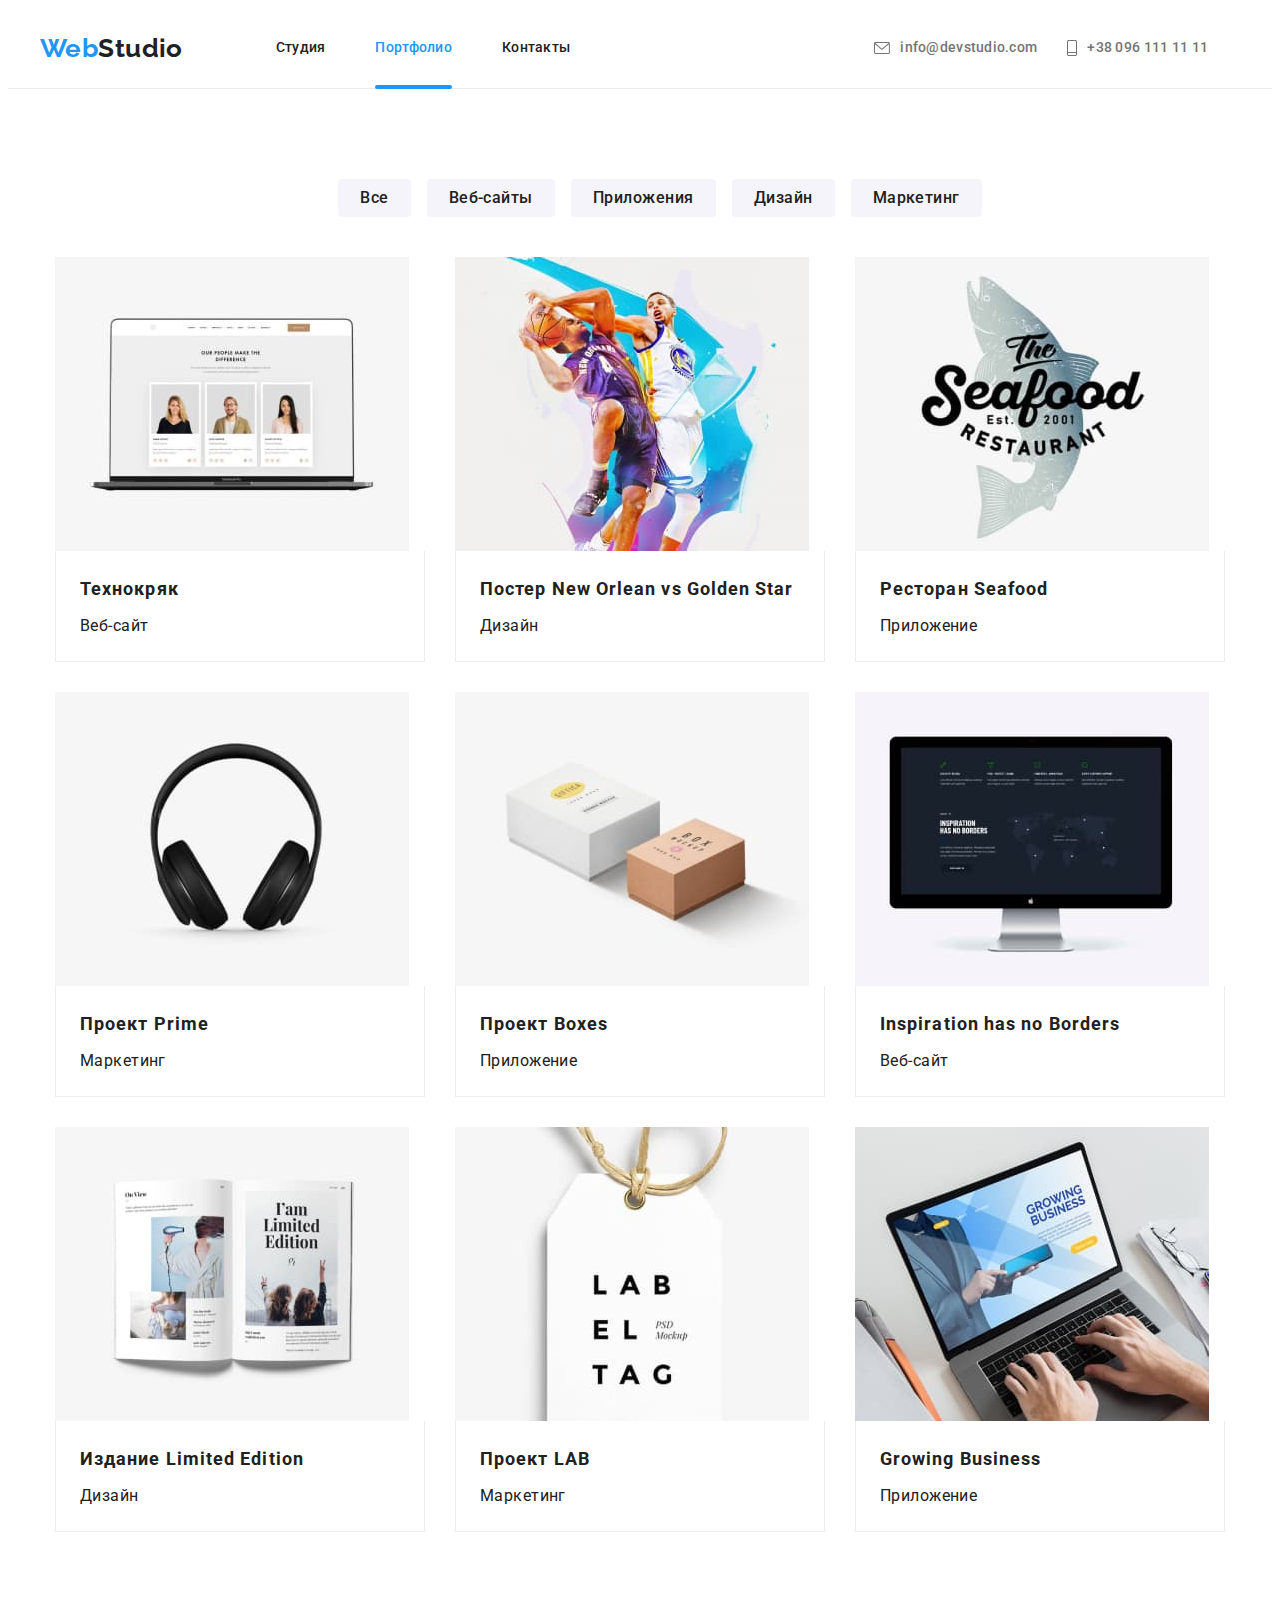
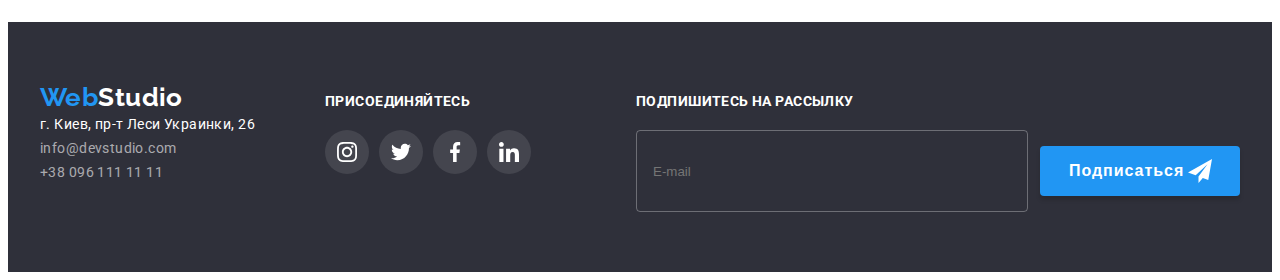
==== commit 7d7b4f4f: "hw-08" ====
--- a/portfolio.html
+++ b/portfolio.html
@@ -102,10 +102,26 @@
             <li class="portfolio__project-list">
                 <a class="portfolio__project-item" href="#">
                  <div class="portfolio__project-overlay">
-                  <img class="portfolio-project-img" src="./images-svg/images-portfolio/img1.jpg" width="370" alt="Технокряк">
-                    <p class="portfolio__project-overlay-text">Ресурс предлагает комплексные предложения с разным уровнем функционала и
-                        сервисов. Все это позволит посетителю получить исчерпывающие сведения о
-                        компании или частном лице.</p>
+                  <picture>
+                    <source srcset="
+                                ./images-svg/images-portfolio/img1-450px@1x.jpg 1x,
+                                ./images-svg/images-portfolio/img1-450px@2x.jpg 2x
+                              " media="(max-width: 767px)" />
+                    <source srcset="
+                                ./images-svg/images-portfolio/img1-370px@1x.jpg 1x,
+                                ./images-svg/images-portfolio/img1-370px@2x.jpg 2x
+                              " media="(max-width: 1199px)" />
+                    <source srcset="
+                                ./images-svg/images-portfolio/img1-354px@1x.jpg 1x,
+                                ./images-svg/images-portfolio/img1-354px@2x.jpg 2x
+                              " media="(min-width: 1200px)" />
+                      <img src="./images-svg/images-portfolio/img1-450px@1x.jpg" alt="Веб сайт Технокряк" />
+                  </picture>
+                      <div class="portfolio__project-overlay-hover">
+                        <p class="portfolio__project-overlay-text">Ресурс предлагает комплексные предложения с разным уровнем функционала и
+                            сервисов. Все это позволит посетителю получить исчерпывающие сведения о
+                            компании или частном лице.</p>
+                        </div>
                  </div>
                  <div class="portfolio-project__inner">
                     <h2 class="portfolio-project__title">Технокряк</h2>
@@ -116,10 +132,26 @@
             <li class="portfolio__project-list">
                 <a class="portfolio__project-item" href="#">
                     <div class="portfolio__project-overlay">
-                        <img class="portfolio-project-img" src="./images-svg/images-portfolio/img2.jpg" width="370" alt="Постер новый Арлеан голден стар">
-                        <p class="portfolio__project-overlay-text">Ресурс предлагает комплексные предложения с разным уровнем функционала и
-                            сервисов. Все это позволит посетителю получить исчерпывающие сведения о
-                            компании или частном лице.</p>
+                          <picture>
+                          <source srcset="
+                                      ./images-svg/images-portfolio/img2-450px@1x.jpg 1x,
+                                      ./images-svg/images-portfolio/img2-450px@2x.jpg 2x
+                                    " media="(max-width: 767px)" />
+                          <source srcset="
+                                      ./images-svg/images-portfolio/img2-370px@1x.jpg 1x,
+                                      ./images-svg/images-portfolio/img2-370px@2x.jpg 2x
+                                    " media="(max-width: 1199px)" />
+                          <source srcset="
+                                      ./images-svg/images-portfolio/img2-354px@1x.jpg 1x,
+                                      ./images-svg/images-portfolio/img2-354px@2x.jpg 2x
+                                    " media="(min-width: 1200px)" />
+                            <img src="./images-svg/images-portfolio/img2-450px@1x.jpg" alt="Постер новый Арлеан голден стар" />
+                          </picture>
+                          <div class="portfolio__project-overlay-hover">
+                            <p class="portfolio__project-overlay-text">Ресурс предлагает комплексные предложения с разным уровнем функционала и
+                              сервисов. Все это позволит посетителю получить исчерпывающие сведения о
+                              компании или частном лице.</p>
+                          </div>
                      </div>
                   <div class="portfolio-project__inner">
                     <h2 class="portfolio-project__title">Постер New Orlean vs Golden Star</h2>
@@ -130,10 +162,27 @@
             <li class="portfolio__project-list">
                 <a class="portfolio__project-item" href="#">
                     <div class="portfolio__project-overlay">
-                        <img class="portfolio-project-img" src="./images-svg/images-portfolio/img3.jpg" width="370" alt="Постер Ресторан морской еды">
-                        <p class="portfolio__project-overlay-text">Ресурс предлагает комплексные предложения с разным уровнем функционала и
-                            сервисов. Все это позволит посетителю получить исчерпывающие сведения о
-                            компании или частном лице.</p>
+                      <picture>
+                        <source srcset="
+                                    ./images-svg/images-portfolio/img3-450px@1x.jpg 1x,
+                                    ./images-svg/images-portfolio/img3-450px@2x.jpg 2x
+                                  " media="(max-width: 767px)" />
+                        <source srcset="
+                                    ./images-svg/images-portfolio/img3-370px@1x.jpg 1x,
+                                    ./images-svg/images-portfolio/img3-370px@2x.jpg 2x
+                                  " media="(max-width: 1199px)" />
+                        <source srcset="
+                                    ./images-svg/images-portfolio/img3-354px@1x.jpg 1x,
+                                    ./images-svg/images-portfolio/img3-354px@2x.jpg 2x
+                                  " media="(min-width: 1200px)" />
+                          <img src="./images-svg/images-portfolio/img3-450px@1x.jpg" alt="Постер Ресторан морской еды" />
+                      </picture>
+                       
+                        <div class="portfolio__project-overlay-hover">
+                          <p class="portfolio__project-overlay-text">Ресурс предлагает комплексные предложения с разным уровнем функционала и
+                            сервисов. Все это позволит посетителю получить исчерпывающие сведения о
+                            компании или частном лице.</p>
+                        </div>
                      </div>
                  <div class="portfolio-project__inner">
                     <h2 class="portfolio-project__title">Ресторан Seafood</h2>
@@ -144,10 +193,27 @@
             <li class="portfolio__project-list">
                 <a class="portfolio__project-item" href="#">
                     <div class="portfolio__project-overlay">
-                        <img class="portfolio-project-img" src="./images-svg/images-portfolio/img4.jpg" width="370" alt="Проект-маркетинг">
-                        <p class="portfolio__project-overlay-text">Ресурс предлагает комплексные предложения с разным уровнем функционала и
-                            сервисов. Все это позволит посетителю получить исчерпывающие сведения о
-                            компании или частном лице.</p>
+                      <picture>
+                        <source srcset="
+                                    ./images-svg/images-portfolio/img4-450px@1x.jpg 1x,
+                                    ./images-svg/images-portfolio/img4-450px@2x.jpg 2x
+                                  " media="(max-width: 767px)" />
+                        <source srcset="
+                                    ./images-svg/images-portfolio/img4-370px@1x.jpg 1x,
+                                    ./images-svg/images-portfolio/img4-370px@2x.jpg 2x
+                                  " media="(max-width: 1199px)" />
+                        <source srcset="
+                                    ./images-svg/images-portfolio/img4-354px@1x.jpg 1x,
+                                    ./images-svg/images-portfolio/img4-354px@2x.jpg 2x
+                                  " media="(min-width: 1200px)" />
+                           <img src="./images-svg/images-portfolio/img4-450px@1x.jpg" alt="Проект-маркетинг" />
+                      </picture>
+                       
+                        <div class="portfolio__project-overlay-hover">
+                          <p class="portfolio__project-overlay-text">Ресурс предлагает комплексные предложения с разным уровнем функционала и
+                            сервисов. Все это позволит посетителю получить исчерпывающие сведения о
+                            компании или частном лице.</p>
+                        </div>
                      </div>
                 <div class="portfolio-project__inner">
                     <h2 class="portfolio-project__title">Проект Prime</h2>
@@ -158,10 +224,27 @@
             <li class="portfolio__project-list">
                 <a class="portfolio__project-item" href="#">
                     <div class="portfolio__project-overlay">
-                        <img class="portfolio-project-img" src="./images-svg/images-portfolio/img5.jpg" width="370" alt="Проект в коробке">
-                        <p class="portfolio__project-overlay-text">Ресурс предлагает комплексные предложения с разным уровнем функционала и
-                            сервисов. Все это позволит посетителю получить исчерпывающие сведения о
-                            компании или частном лице.</p>
+                      <picture>
+                        <source srcset="
+                                    ./images-svg/images-portfolio/img5-450px@1x.jpg 1x,
+                                    ./images-svg/images-portfolio/img5-450px@2x.jpg 2x
+                                  " media="(max-width: 767px)" />
+                        <source srcset="
+                                    ./images-svg/images-portfolio/img5-370px@1x.jpg 1x,
+                                    ./images-svg/images-portfolio/img5-370px@2x.jpg 2x
+                                  " media="(max-width: 1199px)" />
+                        <source srcset="
+                                    ./images-svg/images-portfolio/img5-354px@1x.jpg 1x,
+                                    ./images-svg/images-portfolio/img5-354px@2x.jpg 2x
+                                  " media="(min-width: 1200px)" />
+                        <img src="./images-svg/images-portfolio/img5-450px@1x.jpg" alt="Проект в коробке" />
+                      </picture>
+
+                        <div class="portfolio__project-overlay-hover">
+                          <p class="portfolio__project-overlay-text">Ресурс предлагает комплексные предложения с разным уровнем функционала и
+                            сервисов. Все это позволит посетителю получить исчерпывающие сведения о
+                            компании или частном лице.</p>
+                        </div>
                      </div>
                 <div class="portfolio-project__inner">
                     <h3 class="portfolio-project__title">Проект Boxes</h3>
@@ -172,10 +255,27 @@
             <li class="portfolio__project-list">
                 <a class="portfolio__project-item" href="#">
                     <div class="portfolio__project-overlay">
-                        <img class="portfolio-project-img" src="./images-svg/images-portfolio/img6.jpg" width="370" alt="Международный Веб-сайт">
-                        <p class="portfolio__project-overlay-text">Ресурс предлагает комплексные предложения с разным уровнем функционала и
-                            сервисов. Все это позволит посетителю получить исчерпывающие сведения о
-                            компании или частном лице.</p>
+                      <picture>
+                        <source srcset="
+                                    ./images-svg/images-portfolio/img6-450px@1x.jpg 1x,
+                                    ./images-svg/images-portfolio/img6-450px@2x.jpg 2x
+                                  " media="(max-width: 767px)" />
+                        <source srcset="
+                                    ./images-svg/images-portfolio/img6-370px@1x.jpg 1x,
+                                    ./images-svg/images-portfolio/img6-370px@2x.jpg 2x
+                                  " media="(max-width: 1199px)" />
+                        <source srcset="
+                                    ./images-svg/images-portfolio/img6-354px@1x.jpg 1x,
+                                    ./images-svg/images-portfolio/img6-354px@2x.jpg 2x
+                                  " media="(min-width: 1200px)" />
+                         <img src="./images-svg/images-portfolio/img6-450px@1x.jpg" alt="Международный Веб-сайт" />
+                      </picture>
+                       
+                        <div class="portfolio__project-overlay-hover">
+                          <p class="portfolio__project-overlay-text">Ресурс предлагает комплексные предложения с разным уровнем функционала и
+                            сервисов. Все это позволит посетителю получить исчерпывающие сведения о
+                            компании или частном лице.</p>
+                        </div>
                      </div>
                 <div class="portfolio-project__inner">
                     <h2 class="portfolio-project__title ">Inspiration has no Borders</h2>
@@ -186,24 +286,58 @@
             <li class="portfolio__project-list">
                 <a class="portfolio__project-item" href="#">
                     <div class="portfolio__project-overlay">
-                        <img class="portfolio-project-img" src="./images-svg/images-portfolio/img7.jpg" width="370" alt="Леметированый дизайн">
-                        <p class="portfolio__project-overlay-text">Ресурс предлагает комплексные предложения с разным уровнем функционала и
-                            сервисов. Все это позволит посетителю получить исчерпывающие сведения о
-                            компании или частном лице.</p>
-                     </div>
-                <div class="portfolio-project__inner">
-                    <h2 class="portfolio-project__title">Издание Limited Edition</h2>
-                    <p class="portfolio-project__text">Дизайн</p>
+                      <picture>
+                        <source srcset="
+                                    ./images-svg/images-portfolio/img7-450px@1x.jpg 1x,
+                                    ./images-svg/images-portfolio/img7-450px@2x.jpg 2x
+                                  " media="(max-width: 767px)" />
+                        <source srcset="
+                                    ./images-svg/images-portfolio/img7-370px@1x.jpg 1x,
+                                    ./images-svg/images-portfolio/img7-370px@2x.jpg 2x
+                                  " media="(max-width: 1199px)" />
+                        <source srcset="
+                                    ./images-svg/images-portfolio/img7-354px@1x.jpg 1x,
+                                    ./images-svg/images-portfolio/img7-354px@2x.jpg 2x
+                                  " media="(min-width: 1200px)" />
+                        <img src="./images-svg/images-portfolio/img7-450px@1x.jpg" alt="Леметированый дизайн" />
+                      </picture>
+
+                        <div class="portfolio__project-overlay-hover">
+                          <p class="portfolio__project-overlay-text">Ресурс предлагает комплексные предложения с разным уровнем функционала и
+                            сервисов. Все это позволит посетителю получить исчерпывающие сведения о
+                            компании или частном лице.</p>
+                        </div>
+                     </div>
+                   <div class="portfolio-project__inner">
+                      <h2 class="portfolio-project__title">Издание Limited Edition</h2>
+                      <p class="portfolio-project__text">Дизайн</p>
                  </div>
                 </a>
             </li >
             <li class="portfolio__project-list">
                 <a class="portfolio__project-item" href="#">
                     <div class="portfolio__project-overlay">
-                        <img class="portfolio-project-img" src="./images-svg/images-portfolio/img8.jpg" width="370" alt="Проектная лабаратория">
-                        <p class="portfolio__project-overlay-text">Ресурс предлагает комплексные предложения с разным уровнем функционала и
-                            сервисов. Все это позволит посетителю получить исчерпывающие сведения о
-                            компании или частном лице.</p>
+                      <picture>
+                        <source srcset="
+                                      ./images-svg/images-portfolio/img8-450px@1x.jpg 1x,
+                                      ./images-svg/images-portfolio/img8-450px@2x.jpg 2x
+                                    " media="(max-width: 767px)" />
+                        <source srcset="
+                                      ./images-svg/images-portfolio/img8-370px@1x.jpg 1x,
+                                      ./images-svg/images-portfolio/img8-370px@2x.jpg 2x
+                                    " media="(max-width: 1199px)" />
+                        <source srcset="
+                                      ./images-svg/images-portfolio/img8-354px@1x.jpg 1x,
+                                      ./images-svg/images-portfolio/img8-354px@2x.jpg 2x
+                                    " media="(min-width: 1200px)" />
+                             <img src="./images-svg/images-portfolio/img8-450px@1x.jpg" alt="Проектная лабаратория" />
+                      </picture>
+
+                        <div class="portfolio__project-overlay-hover">
+                          <p class="portfolio__project-overlay-text">Ресурс предлагает комплексные предложения с разным уровнем функционала и
+                            сервисов. Все это позволит посетителю получить исчерпывающие сведения о
+                            компании или частном лице.</p>
+                        </div>
                      </div>
                  <div class="portfolio-project__inner">
                     <h2 class="portfolio-project__title">Проект LAB</h2>
@@ -214,10 +348,27 @@
             <li class="portfolio__project-list">
                 <a class="portfolio__project-item" href="#">
                     <div class="portfolio__project-overlay">
-                        <img class="portfolio-project-img" src="./images-svg/images-portfolio/img9.jpg" width="370" alt="Продвижение бизнеса">
-                        <p class="portfolio__project-overlay-text">Ресурс предлагает комплексные предложения с разным уровнем функционала и
-                            сервисов. Все это позволит посетителю получить исчерпывающие сведения о
-                            компании или частном лице.</p>
+                      <picture>
+                        <source srcset="
+                                      ./images-svg/images-portfolio/img9-450px@1x.jpg 1x,
+                                      ./images-svg/images-portfolio/img9-450px@2x.jpg 2x
+                                    " media="(max-width: 767px)" />
+                        <source srcset="
+                                      ./images-svg/images-portfolio/img9-370px@1x.jpg 1x,
+                                      ./images-svg/images-portfolio/img9-370px@2x.jpg 2x
+                                    " media="(max-width: 1199px)" />
+                        <source srcset="
+                                      ./images-svg/images-portfolio/img9-354px@1x.jpg 1x,
+                                      ./images-svg/images-portfolio/img9-354px@2x.jpg 2x
+                                    " media="(min-width: 1200px)" />
+                             <img src="./images-svg/images-portfolio/img9-450px@1x.jpg" alt="Продвижение бизнеса" />
+                      </picture>
+
+                        <div class="portfolio__project-overlay-hover">
+                          <p class="portfolio__project-overlay-text">Ресурс предлагает комплексные предложения с разным уровнем функционала и
+                            сервисов. Все это позволит посетителю получить исчерпывающие сведения о
+                            компании или частном лице.</p>
+                        </div>
                      </div>
                    <div class="portfolio-project__inner">
                     <h2 class="portfolio-project__title">Growing Business</h2>
--- a/css/main.min.css
+++ b/css/main.min.css
@@ -1 +1 @@
-:root{--main-title-color: #fff;--primery-text-colot: #212121;--tiele-text-color: #757575;--accent-color: #2196F3;--accent-color-hover: #188CE8;--primery-button-colot: #fff;--logo-header-color: #212121;--logo-footer-color: #fff;--input-color-bacgraund: #fff;--border-header-color: #ECECEC;--form-modal-icon: #212121;--form-modal-lable-text: #2196f3;--form-modal-input-textarea: rgba(117, 117, 117, 0.5);--imput-color-placeholder: #bebebe}body{font-family:"Roboto",sans-serif;font-size:14px;letter-spacing:.03em;background-color:#fff;color:var(--primery-text-colot)}h1,h2,h3,h4,h5,h6,p,ul{margin:0}img{display:block;max-width:100%;height:auto}.section{padding-bottom:90px;padding-top:90px}@media screen and (max-width: 1199px){.section{padding-bottom:60px;padding-top:60px}}.container{margin-left:auto;margin-right:auto;padding-left:15px;padding-right:15px}@media screen and (min-width: 480px){.container{width:480px}}@media screen and (min-width: 768px){.container{width:768px}}@media screen and (min-width: 1200px){.container{width:1200px}}@media screen and (max-width: 479px){.mobile-container{padding:34px 30px}}@media screen and (max-width: 767px){.mobile-container{display:none;position:absolute;top:0;left:0;width:100%;background-color:#fff;text-align:center;padding:48px 40px;z-index:900}}@media screen and (min-width: 768px){.mobile-container{display:-webkit-box;display:-ms-flexbox;display:flex;gap:84px}}@media screen and (min-width: 1200px){.mobile-container{gap:304px}}.mobile-container.is-open{display:-webkit-box;display:-ms-flexbox;display:flex;-webkit-box-orient:vertical;-webkit-box-direction:normal;-ms-flex-direction:column;flex-direction:column;-ms-flex-line-pack:start;align-content:flex-start;-webkit-box-pack:justify;-ms-flex-pack:justify;justify-content:space-between;width:100vw;height:100vh}.advantage__title{width:1px;height:1px;margin:-1px;border:0;padding:0;white-space:nowrap;-webkit-clip-path:inset(100%);clip-path:inset(100%);clip:rect(0 0 0 0);overflow:hidden}.clients__list,.footer__join-social,.footer__contact,.team__list,.team__social,.work__list,.advantage__list,.header__site-nav,.header__contact-site,.header__social-list{padding:0;margin:0;list-style:none}.header__contact-link{display:-webkit-box;display:-ms-flexbox;display:flex;-webkit-box-align:center;-ms-flex-align:center;align-items:center}.clients__list,.team__list{display:-webkit-box;display:-ms-flexbox;display:flex;-ms-flex-wrap:wrap;flex-wrap:wrap}@media screen and (min-width: 767px){.header__main-nav{margin-left:88px;margin-bottom:0px}}@media screen and (min-width: 1200px){.header__main-nav{margin-left:93px;margin-bottom:0px}}.header{border-bottom:1px solid var(--border-header-color);position:relative}.header__contact-heder-nav{display:-webkit-box;display:-ms-flexbox;display:flex;-webkit-box-align:center;-ms-flex-align:center;align-items:center;min-height:60px}@media screen and (max-width: 767px){.header__contact-heder-nav{width:100%;-webkit-box-pack:justify;-ms-flex-pack:justify;justify-content:space-between}}.header__site-nav{display:-webkit-box;display:-ms-flexbox;display:flex;-webkit-box-orient:vertical;-webkit-box-direction:normal;-ms-flex-direction:column;flex-direction:column;-webkit-box-align:start;-ms-flex-align:start;align-items:flex-start;gap:32px}@media screen and (min-width: 768px){.header__site-nav{-webkit-box-orient:horizontal;-webkit-box-direction:normal;-ms-flex-direction:row;flex-direction:row;gap:50px}}.header__link{font-style:normal;font-weight:500;font-size:40px;line-height:1.17;letter-spacing:.02em;text-decoration:none;padding:16px 0px;-webkit-transition:color 250ms cubic-bezier(0.4, 0, 0.2, 1);transition:color 250ms cubic-bezier(0.4, 0, 0.2, 1);color:var(--title-text-color)}@media screen and (min-width: 768px){.header__link{display:block;position:relative;padding-top:32px;padding-bottom:32px;font-size:14px;line-height:1.14}.header__link--active{color:var(--accent-color)}.header__link--active::after{content:"";position:absolute;bottom:-1px;display:block;width:100%;height:4px;border-radius:2px;background-color:var(--accent-color)}}.header__link:hover,.header__link:focus,.header__link:active{color:var(--accent-color)}.header__social-list{display:-webkit-box;display:-ms-flexbox;display:flex}@media screen and (max-width: 377px){.header__social-list{-ms-flex-wrap:wrap;flex-wrap:wrap;row-gap:10px}}@media screen and (min-width: 768px){.header__social-list{display:none}}.header__social-item:not(:last-child){border-right:1px solid rgba(33,33,33,.2);margin-right:10px}.header__social-link{padding-right:10px;text-decoration:none;color:var(--accent-color)}.header__logo-link{font-family:"Raleway";font-weight:700;font-size:26px;line-height:1.19;text-decoration:none;color:var(--accent-color)}.header__logo-color{color:var(--logo-header-color)}.logo__text--white{color:var(--logo-footer-color)}.logo__footer{display:inline-block;margin-bottom:20px}.header__button{display:-webkit-inline-box;display:-ms-inline-flexbox;display:inline-flex;margin:0;padding:0;border:none;background-color:rgba(0,0,0,0);cursor:pointer;z-index:990}@media screen and (min-width: 768px){.header__button{display:none}}.header__button:hover .icon-menu-close,.header__button:hover .icon-menu-open{fill:var(--accent-color)}.header__button .icon-menu-close{display:none}.header__button.is-open .icon-menu-close{display:block}.header__button.is-open .icon-menu-open{display:none}.header__contact-site{display:-webkit-box;display:-ms-flexbox;display:flex;-webkit-box-orient:vertical;-webkit-box-direction:reverse;-ms-flex-direction:column-reverse;flex-direction:column-reverse}@media screen and (min-width: 768px){.header__contact-site{-webkit-box-orient:vertical;-webkit-box-direction:normal;-ms-flex-direction:column;flex-direction:column;-webkit-box-pack:center;-ms-flex-pack:center;justify-content:center}}@media screen and (min-width: 1200px){.header__contact-site{display:-webkit-box;display:-ms-flexbox;display:flex;-webkit-box-orient:horizontal;-webkit-box-direction:normal;-ms-flex-direction:row;flex-direction:row;gap:30px;-webkit-box-align:center;-ms-flex-align:center;align-items:center}}.header__contact-link{font-weight:500;font-size:24px;font-style:normal;line-height:1.17;letter-spacing:.02em;text-decoration:none;padding:16px 0px;-webkit-transition:color 250ms cubic-bezier(0.4, 0, 0.2, 1);transition:color 250ms cubic-bezier(0.4, 0, 0.2, 1);color:var(--tiele-text-color)}@media screen and (min-width: 768px){.header__contact-link{line-height:1.14;font-size:12px;padding:5px 0px}}@media screen and (min-width: 1200px){.header__contact-link{font-size:14px}}.header__contact-link:hover,.header__contact-link:focus,.header__contact-link:active{color:var(--accent-color)}.header__contact-link--size{font-size:34px}@media screen and (max-width: 377px){.header__contact-link--size{font-size:24px}}@media screen and (min-width: 768px){.header__contact-link--size{font-size:12px}}@media screen and (min-width: 1200px){.header__contact-link--size{font-size:14px}}.header__icon{display:none}@media screen and (min-width: 768px){.header__icon{display:block;fill:currentColor;margin-right:8px}}@media screen and (min-width: 1200px){.header__icon{margin-right:10px}}@media screen and (max-width: 1199px){.header__icon--size-mail{width:14x;height:10px}}@media screen and (min-width: 1200px){.header__icon--size-mail{width:16px;height:12px}}@media screen and (min-width: 1200px){.header__icon--size-phone{width:10px;height:14px}}@media screen and (min-width: 1200px){.header__icon--size-phone{width:10px;height:16px}}.hero{margin-left:auto;margin-right:auto;padding-top:118px;padding-bottom:118px;text-align:center;background-image:-webkit-gradient(linear, left top, right top, from(rgba(47, 48, 58, 0.4)), to(rgba(47, 48, 58, 0.4))),url("../images-svg/hero/hero-backgraund-480px@1x.jpg");background-image:linear-gradient(to right, rgba(47, 48, 58, 0.4), rgba(47, 48, 58, 0.4)),url("../images-svg/hero/hero-backgraund-480px@1x.jpg");background-repeat:no-repeat;background-size:cover;background-position:center;background-color:#2f303a}@media screen and (min-device-pixel-ratio: 2),screen and (-webkit-min-device-pixel-ratio: 2),screen and (min-resolution: 192dpi),screen and (min-resolution: 2dppx){.hero{background-image:-webkit-gradient(linear, left top, right top, from(rgba(47, 48, 58, 0.4)), to(rgba(47, 48, 58, 0.4))),url("../images-svg/hero/hero-backgraund-480px@2x.jpg");background-image:linear-gradient(to right, rgba(47, 48, 58, 0.4), rgba(47, 48, 58, 0.4)),url("../images-svg/hero/hero-backgraund-480px@2x.jpg")}}@media screen and (min-width: 576px){.hero{background-image:-webkit-gradient(linear, left top, right top, from(rgba(47, 48, 58, 0.4)), to(rgba(47, 48, 58, 0.4))),url("../images-svg/hero/hero-backgraund-768px@1x.jpg");background-image:linear-gradient(to right, rgba(47, 48, 58, 0.4), rgba(47, 48, 58, 0.4)),url("../images-svg/hero/hero-backgraund-768px@1x.jpg")}}@media screen and (min-width: 576px)and (min-device-pixel-ratio: 2),screen and (min-width: 576px)and (-webkit-min-device-pixel-ratio: 2),screen and (min-width: 576px)and (min-resolution: 192dpi),screen and (min-width: 576px)and (min-resolution: 2dppx){.hero{background-image:-webkit-gradient(linear, left top, right top, from(rgba(47, 48, 58, 0.4)), to(rgba(47, 48, 58, 0.4))),url("../images-svg/hero/hero-backgraund-768px@2x.jpg");background-image:linear-gradient(to right, rgba(47, 48, 58, 0.4), rgba(47, 48, 58, 0.4)),url("../images-svg/hero/hero-backgraund-768px@2x.jpg")}}@media screen and (min-width: 1200px){.hero{padding-top:200px;padding-bottom:200px;max-width:1600px;background-image:-webkit-gradient(linear, left top, right top, from(rgba(47, 48, 58, 0.4)), to(rgba(47, 48, 58, 0.4))),url("../images-svg/hero/hero-backgraund-1600px@1x.jpg");background-image:linear-gradient(to right, rgba(47, 48, 58, 0.4), rgba(47, 48, 58, 0.4)),url("../images-svg/hero/hero-backgraund-1600px@1x.jpg")}}@media screen and (min-width: 1200px)and (min-device-pixel-ratio: 2),screen and (min-width: 1200px)and (-webkit-min-device-pixel-ratio: 2),screen and (min-width: 1200px)and (min-resolution: 192dpi),screen and (min-width: 1200px)and (min-resolution: 2dppx){.hero{background-image:-webkit-gradient(linear, left top, right top, from(rgba(47, 48, 58, 0.4)), to(rgba(47, 48, 58, 0.4))),url("../images-svg/hero/hero-backgraund-1600px@2x.jpg");background-image:linear-gradient(to right, rgba(47, 48, 58, 0.4), rgba(47, 48, 58, 0.4)),url("../images-svg/hero/hero-backgraund-1600px@2x.jpg")}}.hero__title{margin-bottom:30px;color:#fff;font-weight:900;font-size:26px;line-height:1.62;letter-spacing:.06em;text-transform:uppercase}@media screen and (min-width: 768px){.hero__title{max-width:360px;margin-left:auto;margin-right:auto}}@media screen and (min-width: 1200px){.hero__title{max-width:696px;font-size:44px;line-height:1.36}}.hero-button{padding:10px 32px;font-family:inherit;font-weight:700;font-size:16px;line-height:1.88;text-align:center;letter-spacing:.06em;cursor:pointer;color:#fff;background:var(--accent-color);-webkit-box-shadow:0px 4px 4px rgba(0,0,0,.15);box-shadow:0px 4px 4px rgba(0,0,0,.15);border-radius:4px;border:none;-webkit-transition:background-color 250ms cubic-bezier(0.4, 0, 0.2, 1);transition:background-color 250ms cubic-bezier(0.4, 0, 0.2, 1)}.hero-button:hover,.hero-button:focus,.hero-button:active{background-color:var(--accent-color-hover)}.modal{cursor:pointer;position:absolute;top:50%;left:50%;padding:40px;overflow-y:auto;-webkit-transform:translate(-50%, -50%) scale(1);transform:translate(-50%, -50%) scale(1);background-color:#fff;-webkit-box-shadow:0px 1px 3px rgba(0,0,0,.12),0px 1px 1px rgba(0,0,0,.14),0px 2px 1px rgba(0,0,0,.2);box-shadow:0px 1px 3px rgba(0,0,0,.12),0px 1px 1px rgba(0,0,0,.14),0px 2px 1px rgba(0,0,0,.2);border-radius:4px;-webkit-transition-duration:250ms;transition-duration:250ms;-webkit-transition-timing-function:cubic-bezier(0.4, 0, 0.2, 1);transition-timing-function:cubic-bezier(0.4, 0, 0.2, 1)}@media screen and (max-width: 479px){.modal{padding:15px;width:calc(100% - 20px)}}@media screen and (min-width: 480px)and (max-width: 1199px){.modal{width:450px}}.modal__button-close{cursor:pointer;position:absolute;top:8px;right:8px;width:30px;height:30px;border-radius:50%;background:#fff;border:1px solid rgba(0,0,0,.1);-webkit-transition:color 250ms cubic-bezier(0.4, 0, 0.2, 1);transition:color 250ms cubic-bezier(0.4, 0, 0.2, 1)}.modal__icon-close:focus,.modal__icon-close:hover{fill:#2196f3}.modal__icon-close{position:absolute;top:8px;right:8px;width:11px;height:11px;fill:#212121;-webkit-transition-duration:250ms;transition-duration:250ms;-webkit-transition-timing-function:cubic-bezier(0.4, 0, 0.2, 1);transition-timing-function:cubic-bezier(0.4, 0, 0.2, 1)}.form__modal-title{font-family:"Roboto";font-style:normal;font-weight:700;font-size:20px;line-height:1.15;text-align:center;letter-spacing:.03em;color:var(--primery-text-colot);margin-bottom:30px}.form{display:-webkit-box;display:-ms-flexbox;display:flex;-webkit-box-orient:vertical;-webkit-box-direction:normal;-ms-flex-direction:column;flex-direction:column;-webkit-box-align:center;-ms-flex-align:center;align-items:center}.form__modal{margin-bottom:10px;width:100%}.form__modal-lable{text-align:left;display:block;font-family:"Roboto";font-style:normal;font-weight:400;font-size:12px;line-height:1.16;letter-spacing:.03em;color:var(--tiele-text-color);margin-bottom:4px}.form__modal-lable-text{padding-left:.3rem;font-size:12px;line-height:1.17;text-decoration:underline;-webkit-text-decoration-skip-ink:none;text-decoration-skip-ink:none;color:var(--form-modal-lable-text)}@media screen and (min-width: 1200px){.form__modal-lable-text{font-size:14px;line-height:1.17}}.form__modal-input::-webkit-input-placeholder{color:var(--imput-color-placeholder)}.form__modal-input::-moz-placeholder{color:var(--imput-color-placeholder)}.form__modal-input:-ms-input-placeholder{color:var(--imput-color-placeholder)}.form__modal-input::-ms-input-placeholder{color:var(--imput-color-placeholder)}.form__modal-input::placeholder{color:var(--imput-color-placeholder)}.form__modal-input{width:100%;height:40px;padding:12px 42px;background:var(--input-color-bacgraund);border:1px solid rgba(33,33,33,.2);border-radius:4px;-webkit-transition-duration:250ms;transition-duration:250ms;-webkit-transition-timing-function:cubic-bezier(0.4, 0, 0.2, 1);transition-timing-function:cubic-bezier(0.4, 0, 0.2, 1);outline:none}.form__modal-input-textarea{padding:12px 16px;height:120px;font-size:14px;line-height:1.14;letter-spacing:.01em;resize:none}.form__modal-input:focus{border:1px solid #2196f3;border-radius:4px}.form__modal-input:focus+.form__modal-icon{fill:#2196f3}.form__modal-inner{position:relative}.form__modal-icon{position:absolute;left:15px;top:50%;-webkit-transform:translateY(-50%);transform:translateY(-50%);width:18px;height:18px;color:var(--form-modal-icon);-webkit-transition-duration:250ms;transition-duration:250ms;-webkit-transition-timing-function:cubic-bezier(0.4, 0, 0.2, 1);transition-timing-function:cubic-bezier(0.4, 0, 0.2, 1)}.form__modal-button{cursor:pointer;color:#fff;background-color:#2196f3;font-style:normal;font-weight:700;font-size:16px;line-height:1.8;letter-spacing:.06em;width:200px;height:50px;border:none;-webkit-box-shadow:0px 4px 4px rgba(0,0,0,.15);box-shadow:0px 4px 4px rgba(0,0,0,.15);border-radius:4px;-webkit-transition-duration:250ms;transition-duration:250ms;-webkit-transition-timing-function:cubic-bezier(0.4, 0, 0.2, 1);transition-timing-function:cubic-bezier(0.4, 0, 0.2, 1)}.backdrop{position:fixed;top:0;left:0;width:100%;height:100%;display:-webkit-box;display:-ms-flexbox;display:flex;-webkit-box-pack:center;-ms-flex-pack:center;justify-content:center;-webkit-box-align:center;-ms-flex-align:center;align-items:center;opacity:1;z-index:1;-webkit-transition-duration:250ms;transition-duration:250ms;-webkit-transition-timing-function:cubic-bezier(0.4, 0, 0.2, 1);transition-timing-function:cubic-bezier(0.4, 0, 0.2, 1)}.backdrop.is-hidden{opacity:0;pointer-events:none;visibility:hidden}.backdrop.is-hidden .modal{-webkit-transform:translate(-50%, -50%) scale(2);transform:translate(-50%, -50%) scale(2)}.button:hover,.button:focus{color:var(--primery-button-colot);background-color:#188ce8;-webkit-box-shadow:0px 3px 1px rgba(0,0,0,.1),0px 1px 2px rgba(0,0,0,.08),0px 2px 2px rgba(0,0,0,.12);box-shadow:0px 3px 1px rgba(0,0,0,.1),0px 1px 2px rgba(0,0,0,.08),0px 2px 2px rgba(0,0,0,.12);border-radius:4px}@media screen and (min-width: 768px){.advantage__list{display:-webkit-box;display:-ms-flexbox;display:flex;-ms-flex-wrap:wrap;flex-wrap:wrap;margin:-15px}}@media screen and (min-width: 768px){.features{width:calc((100% - 60px)/2);margin:15px}}@media screen and (min-width: 1200px){.features{width:calc((100% - 120px)/4);margin:15px}}@media screen and (max-width: 767px){.features:not(:last-child){margin-bottom:30px}}.features__title{margin-bottom:10px;font-weight:700;font-size:14px;line-height:1.14;text-transform:uppercase}@media screen and (max-width: 767px){.features__title{text-align:center}}.features__text{font-size:14px;line-height:1.71;color:var(--primary-text-color)}.features__item{display:-webkit-box;display:-ms-flexbox;display:flex;-webkit-box-pack:center;-ms-flex-pack:center;justify-content:center;-webkit-box-align:center;-ms-flex-align:center;align-items:center;max-width:100%;height:120px;margin-bottom:30px;background:#f5f4fa;border-radius:4px}.work{padding-top:0}.work__list{display:-webkit-box;display:-ms-flexbox;display:flex}.work__images{position:relative;margin-right:30px}.work__images:nth-child(3n){margin-right:0}.work__text{position:absolute;bottom:0;display:-webkit-box;display:-ms-flexbox;display:flex;height:70px;width:100%;-webkit-box-pack:center;-ms-flex-pack:center;justify-content:center;-webkit-box-align:center;-ms-flex-align:center;align-items:center;font-weight:700;font-size:14px;line-height:1.14;text-align:center;letter-spacing:.03em;text-transform:uppercase;color:#fff;background:rgba(47,48,58,.8)}@media screen and (max-width: 1199px){.work{display:none}}.team{background:#f5f4fa}.team__list{-webkit-box-pack:center;-ms-flex-pack:center;justify-content:center;gap:30px}.team__list .team__border{width:450px;background:#fff;-webkit-box-shadow:0px 1px 3px rgba(0,0,0,.12),0px 1px 1px rgba(0,0,0,.14),0px 2px 1px rgba(0,0,0,.2);box-shadow:0px 1px 3px rgba(0,0,0,.12),0px 1px 1px rgba(0,0,0,.14),0px 2px 1px rgba(0,0,0,.2);border-radius:0px 0px 4px 4px}@media screen and (min-width: 768px){.team__list .team__border{width:354px}}@media screen and (min-width: 1200px){.team__list .team__border{width:270px}}.team__list .team__title{font-weight:500;margin-top:30px;margin-bottom:10px;font-size:16px;line-height:1.19;text-align:center}.team__list .team__text{margin-bottom:16px;font-size:16px;line-height:1.19;text-align:center}.team__social{display:-webkit-box;display:-ms-flexbox;display:flex;-webkit-box-pack:center;-ms-flex-pack:center;justify-content:center;margin-bottom:30px}.social__link{display:-webkit-box;display:-ms-flexbox;display:flex;-webkit-box-pack:center;-ms-flex-pack:center;justify-content:center;-webkit-box-align:center;-ms-flex-align:center;align-items:center;width:44px;height:44px;border-radius:50%;background-color:rgba(0,0,0,0);-webkit-transition:background-color 250ms cubic-bezier(0.4, 0, 0.2, 1),-webkit-filter 250ms cubic-bezier(0.4, 0, 0.2, 1);transition:background-color 250ms cubic-bezier(0.4, 0, 0.2, 1),-webkit-filter 250ms cubic-bezier(0.4, 0, 0.2, 1);transition:background-color 250ms cubic-bezier(0.4, 0, 0.2, 1),filter 250ms cubic-bezier(0.4, 0, 0.2, 1);transition:background-color 250ms cubic-bezier(0.4, 0, 0.2, 1),filter 250ms cubic-bezier(0.4, 0, 0.2, 1),-webkit-filter 250ms cubic-bezier(0.4, 0, 0.2, 1)}.social__link:hover,.social__link:focus,.social__link:active{background:var(--accent-color);-webkit-filter:drop-shadow(0px 4px 4px rgba(0, 0, 0, 0.25));filter:drop-shadow(0px 4px 4px rgba(0, 0, 0, 0.25))}.social__link:hover .social__icon,.social__link:focus .social__icon,.social__link:active .social__icon{fill:#fff}.social__icon{fill:#afb1b8;-webkit-transition:fill 250ms cubic-bezier(0.4, 0, 0.2, 1);transition:fill 250ms cubic-bezier(0.4, 0, 0.2, 1)}.team__social .social+.social{margin-left:10px}.footer__logo-link{font-family:"Raleway";font-weight:700;font-size:26px;line-height:1.19;text-decoration:none;color:var(--accent-color)}.footer__logo-color{color:var(--logo-footer-color)}.footer{padding-top:60px;padding-bottom:60px;background-color:#2f303a}@media screen and (max-width: 1199px){.footer__item{display:-webkit-box;display:-ms-flexbox;display:flex;-ms-flex-wrap:wrap;flex-wrap:wrap;-webkit-box-pack:center;-ms-flex-pack:center;justify-content:center;-webkit-box-align:baseline;-ms-flex-align:baseline;align-items:baseline;-webkit-column-gap:165px;-moz-column-gap:165px;column-gap:165px}}@media screen and (min-width: 1200px){.footer__item{display:-webkit-box;display:-ms-flexbox;display:flex;-ms-flex-wrap:nowrap;flex-wrap:nowrap;-webkit-box-align:baseline;-ms-flex-align:baseline;align-items:baseline}}.ffooter__address-contact{margin-bottom:9px}.ffooter__address-contact:last-child{margin-bottom:0}.footer__contact{display:inline-block}.footer__address-link{margin-bottom:9px;text-decoration:none;font-style:normal;font-size:14px;line-height:1.71;color:#fff}.footer__contact-link{display:inline-block;font-style:normal;font-size:14px;line-height:1.71;text-decoration:none;color:rgba(255,255,255,.6);-webkit-transition:color 250ms cubic-bezier(0.4, 0, 0.2, 1);transition:color 250ms cubic-bezier(0.4, 0, 0.2, 1)}.footer__contact-link:hover,.footer__contact-link:focus,.footer__contact-link:active{color:var(--accent-color)}.footer__join-text{font-weight:700;font-size:14px;line-height:1.14;letter-spacing:.03em;text-transform:uppercase;color:#fff;margin-bottom:20px}.footer__container-address{text-align:center}@media screen and (min-width: 1200px){.footer__container-address{text-align:left;margin-right:70px}}@media screen and (max-width: 1199px){.footer__container-address{margin-bottom:60px}}.footer__join{display:-webkit-box;display:-ms-flexbox;display:flex;-webkit-box-orient:vertical;-webkit-box-direction:normal;-ms-flex-direction:column;flex-direction:column;-webkit-box-align:center;-ms-flex-align:center;align-items:center;margin-bottom:60px}@media screen and (min-width: 768px){.footer__join{margin-bottom:0}}@media screen and (min-width: 1200px){.footer__join{-webkit-box-align:start;-ms-flex-align:start;align-items:flex-start}}.footer__join-social{display:-webkit-box;display:-ms-flexbox;display:flex}.footer__join-social .footer__social+.footer__social{margin-left:10px}.footer__social-item{display:-webkit-box;display:-ms-flexbox;display:flex;-webkit-box-pack:center;-ms-flex-pack:center;justify-content:center;-webkit-box-align:center;-ms-flex-align:center;align-items:center;width:44px;height:44px}.footer__link{display:inline-block;width:44px;height:44px;border-radius:50%;background-color:rgba(255,255,255,.1);-webkit-transition:background-color 250ms cubic-bezier(0.4, 0, 0.2, 1);transition:background-color 250ms cubic-bezier(0.4, 0, 0.2, 1)}.footer__link:hover,.footer__link:focus,.footer__link:active{background-color:var(--accent-color)}.footer__social-icon{display:block;margin:auto;height:100%;fill:#fff}.servisces__title{display:none}.servisces__button{-webkit-box-pack:center;-ms-flex-pack:center;justify-content:center;display:-webkit-box;display:-ms-flexbox;display:flex;margin-bottom:50px}.servisces__text-button{margin-right:8px}.services .servisces__pointer:hover,.services .servisces__pointer:focus{color:var(--primery-button-colot);background-color:#2196f3;-webkit-box-shadow:0px 3px 1px rgba(0,0,0,.1),0px 1px 2px rgba(0,0,0,.08),0px 2px 2px rgba(0,0,0,.12);box-shadow:0px 3px 1px rgba(0,0,0,.1),0px 1px 2px rgba(0,0,0,.08),0px 2px 2px rgba(0,0,0,.12);border-radius:4px}.servisces__pointer{cursor:pointer;color:var(--primery-text-colot);background-color:#f5f4fa;padding-top:6px;padding-right:22px;padding-bottom:6px;padding-left:22px;font-weight:500;font-size:16px;line-height:1.62;letter-spacing:.03em;border-radius:4px;border:none;-webkit-transition-duration:250ms;transition-duration:250ms;-webkit-transition-timing-function:cubic-bezier(0.4, 0, 0.2, 1);transition-timing-function:cubic-bezier(0.4, 0, 0.2, 1)}.service .title{font-weight:700;font-size:18px;line-height:3;letter-spacing:.06em}.portfolio-project{display:-webkit-box;display:-ms-flexbox;display:flex;-ms-flex-wrap:wrap;flex-wrap:wrap;gap:30px}.portfolio-project-img{display:block}.portfolio-project__inner{padding-top:20px;padding-right:24px;padding-bottom:20px;padding-left:24px;border-top:20px;border-right:24px;border-bottom:20px;border-left:24px;border:1px solid #eee}.portfolio-project__title{font-style:normal;font-weight:700;font-size:18px;line-height:2;letter-spacing:.06em;margin-bottom:4px;color:var(--primery-text-colot)}.services .portfolio-project__text{color:var(--tiele-text-color);font-weight:400;font-size:16px;line-height:1.87;letter-spacing:.03em}.portfolio__project-item{display:block;text-decoration:none}.portfolio__project-list .portfolio__project-item:hover,.portfolio__project-list .portfolio__project-item:focus{-webkit-box-shadow:0px 1px 1px rgba(0,0,0,.12),0px 4px 4px rgba(0,0,0,.06),1px 4px 6px rgba(0,0,0,.16);box-shadow:0px 1px 1px rgba(0,0,0,.12),0px 4px 4px rgba(0,0,0,.06),1px 4px 6px rgba(0,0,0,.16);-webkit-transition-duration:250ms;transition-duration:250ms;-webkit-transition-timing-function:cubic-bezier(0.4, 0, 0.2, 1);transition-timing-function:cubic-bezier(0.4, 0, 0.2, 1)}.portfolio__project-overlay{position:relative;overflow:hidden}.portfolio__project-overlay:hover .portfolio__project-overlay-text{-webkit-transform:translateY(0);transform:translateY(0)}.portfolio__project-overlay-text{position:absolute;bottom:0;padding:63px 24px;width:100%;height:100%;font-size:18px;line-height:1.56;color:#fff;background-color:rgba(33,150,243,.9);-webkit-transform:translateY(101%);transform:translateY(101%);-webkit-transition:-webkit-transform 250ms cubic-bezier(0.4, 0, 0.2, 1);transition:-webkit-transform 250ms cubic-bezier(0.4, 0, 0.2, 1);transition:transform 250ms cubic-bezier(0.4, 0, 0.2, 1);transition:transform 250ms cubic-bezier(0.4, 0, 0.2, 1), -webkit-transform 250ms cubic-bezier(0.4, 0, 0.2, 1)}.clients__list{-webkit-box-pack:center;-ms-flex-pack:center;justify-content:center;margin:-15px}.clients__items{display:block;-webkit-box-sizing:border-box;box-sizing:border-box;width:170px;height:92px;margin:15px;border:1px solid #afb1b8;border-radius:4px;-webkit-transition:border 250ms cubic-bezier(0.4, 0, 0.2, 1),border-radius 250ms cubic-bezier(0.4, 0, 0.2, 1);transition:border 250ms cubic-bezier(0.4, 0, 0.2, 1),border-radius 250ms cubic-bezier(0.4, 0, 0.2, 1)}@media screen and (min-width: 320px){.clients__items{width:226px}}@media screen and (min-width: 480px){.clients__items{width:210px}}@media screen and (min-width: 768px){.clients__items{width:226px}}@media screen and (min-width: 1200px){.clients__items{width:170px}}.clients__items:hover,.clients__items:focus,.clients__items:active{border:1px solid var(--accent-color);border-radius:4px}.clients__icon{fill:#afb1b8;-webkit-transition:fill 250ms cubic-bezier(0.4, 0, 0.2, 1);transition:fill 250ms cubic-bezier(0.4, 0, 0.2, 1)}.clients__link{display:-webkit-box;display:-ms-flexbox;display:flex;-webkit-box-pack:center;-ms-flex-pack:center;justify-content:center;-webkit-box-align:center;-ms-flex-align:center;align-items:center;width:100%;height:100%}.clients__link:hover .clients__icon,.clients__link:focus .clients__icon,.clients__link:active .clients__icon{fill:var(--accent-color)}.checkbox{margin-bottom:30px;display:-webkit-box;display:-ms-flexbox;display:flex;-ms-flex-wrap:wrap;flex-wrap:wrap}.checkbox__lable{display:-webkit-box;display:-ms-flexbox;display:flex;font-weight:400;font-size:12px;letter-spacing:.03em;color:var(--tiele-text-color);-ms-flex-negative:0;flex-shrink:0;margin-top:0px;padding-left:24px;display:inline-block;position:relative}@media screen and (min-width: 1200px){.checkbox__lable{font-size:14px;line-height:1.71}}.checkbox__input{-webkit-appearance:none;-moz-appearance:none;appearance:none}.checkbox__icon{position:absolute;left:0;top:50%;-webkit-transform:translateY(-50%);transform:translateY(-50%)}.checkbox__icon-check{position:absolute;fill:#fff;background:#2196f3;border:.2px solid #2196f3;border-radius:2px;opacity:0;-webkit-transition:opacity 250ms cubic-bezier(0.4, 0, 0.2, 1);transition:opacity 250ms cubic-bezier(0.4, 0, 0.2, 1)}.checkbox__input:checked~.checkbox__icon-check{opacity:1}@media screen and (max-width: 1199px){.subscribe{text-align:center}}@media screen and (min-width: 1200px){.subscribe{margin-left:auto}}.subscribe__title{margin-bottom:20px;font-weight:700;font-size:14px;line-height:1.14;letter-spacing:.03em;text-transform:uppercase;color:#fff}.subscribe__footer{display:-webkit-box;display:-ms-flexbox;display:flex}@media screen and (max-width: 1199px){.subscribe__footer{-webkit-box-orient:vertical;-webkit-box-direction:normal;-ms-flex-direction:column;flex-direction:column;-webkit-box-align:center;-ms-flex-align:center;align-items:center}}@media screen and (min-width: 1200px){.subscribe__footer{-webkit-box-align:center;-ms-flex-align:center;align-items:center}}.subscribe__footer__input{min-height:50px;padding:15px 16px;margin-bottom:20px;border:1px solid rgba(255,255,255,.3);background-color:rgba(0,0,0,0);border-radius:4px;color:#fff;-webkit-transition:border 250ms cubic-bezier(0.4, 0, 0.2, 1);transition:border 250ms cubic-bezier(0.4, 0, 0.2, 1)}@media screen and (max-width: 479px){.subscribe__footer__input{width:220px;color:#fff}}@media screen and (min-width: 480px){.subscribe__footer__input{width:450px;color:#fff}}@media screen and (min-width: 1200px){.subscribe__footer__input{margin-bottom:0;width:358px;margin-right:12px;color:#fff}}.button-footer{display:-webkit-box;display:-ms-flexbox;display:flex;-webkit-box-align:center;-ms-flex-align:center;align-items:center;letter-spacing:.06em;width:200px;height:50px;padding:10px 28px 10px 29px;font-style:normal;font-weight:700;font-size:16px;line-height:1.88;background-color:var(--accent-color);color:#fff;-webkit-box-shadow:0px 4px 4px rgba(0,0,0,.15);box-shadow:0px 4px 4px rgba(0,0,0,.15);border-radius:4px;border:none;cursor:pointer;-webkit-transition:background-color 250ms cubic-bezier(0.4, 0, 0.2, 1);transition:background-color 250ms cubic-bezier(0.4, 0, 0.2, 1)}.button-footer:hover,.button-footer:focus{background-color:#188ce8}.button-footer__icon{margin-left:auto}.work__title,.section__title,.clients__title{margin-bottom:50px;font-weight:700;font-size:36px;line-height:1.17;text-align:center}/*# sourceMappingURL=main.min.css.map */+:root{--main-title-color: #fff;--primery-text-colot: #212121;--tiele-text-color: #757575;--accent-color: #2196F3;--accent-color-hover: #188CE8;--primery-button-colot: #fff;--logo-header-color: #212121;--logo-footer-color: #fff;--input-color-bacgraund: #fff;--border-header-color: #ECECEC;--form-modal-icon: #212121;--form-modal-lable-text: #2196f3;--form-modal-input-textarea: rgba(117, 117, 117, 0.5);--imput-color-placeholder: #bebebe}body{font-family:"Roboto",sans-serif;font-size:14px;letter-spacing:.03em;background-color:#fff;color:var(--primery-text-colot)}h1,h2,h3,h4,h5,h6,p,ul{margin:0}img{display:block;max-width:100%;height:auto}.section{padding-bottom:90px;padding-top:90px}@media screen and (max-width: 1199px){.section{padding-bottom:60px;padding-top:60px}}.container{margin-left:auto;margin-right:auto;padding-left:15px;padding-right:15px}@media screen and (min-width: 480px){.container{width:480px}}@media screen and (min-width: 768px){.container{width:768px}}@media screen and (min-width: 1200px){.container{width:1200px}}@media screen and (max-width: 479px){.mobile-container{padding:34px 30px}}@media screen and (max-width: 767px){.mobile-container{display:none;position:absolute;top:0;left:0;width:100%;background-color:#fff;text-align:center;padding:48px 40px;z-index:900}}@media screen and (min-width: 768px){.mobile-container{display:-webkit-box;display:-ms-flexbox;display:flex;gap:84px}}@media screen and (min-width: 1200px){.mobile-container{gap:304px}}.mobile-container.is-open{display:-webkit-box;display:-ms-flexbox;display:flex;-webkit-box-orient:vertical;-webkit-box-direction:normal;-ms-flex-direction:column;flex-direction:column;-ms-flex-line-pack:start;align-content:flex-start;-webkit-box-pack:justify;-ms-flex-pack:justify;justify-content:space-between;width:100vw;height:100vh}.advantage__title{width:1px;height:1px;margin:-1px;border:0;padding:0;white-space:nowrap;-webkit-clip-path:inset(100%);clip-path:inset(100%);clip:rect(0 0 0 0);overflow:hidden}.clients__list,.servisces__text-button,.portfolio-project,.footer__join-social,.footer__contact,.team__list,.team__social,.work__list,.advantage__list,.header__site-nav,.header__contact-site,.header__social-list{padding:0;margin:0;list-style:none}.header__contact-link{display:-webkit-box;display:-ms-flexbox;display:flex;-webkit-box-align:center;-ms-flex-align:center;align-items:center}.clients__list,.portfolio-project,.team__list{display:-webkit-box;display:-ms-flexbox;display:flex;-ms-flex-wrap:wrap;flex-wrap:wrap}@media screen and (min-width: 767px){.header__main-nav{margin-left:88px;margin-bottom:0px}}@media screen and (min-width: 1200px){.header__main-nav{margin-left:93px;margin-bottom:0px}}.header{border-bottom:1px solid var(--border-header-color);position:relative}.header__contact-heder-nav{display:-webkit-box;display:-ms-flexbox;display:flex;-webkit-box-align:center;-ms-flex-align:center;align-items:center;min-height:60px}@media screen and (max-width: 767px){.header__contact-heder-nav{width:100%;-webkit-box-pack:justify;-ms-flex-pack:justify;justify-content:space-between}}.header__site-nav{display:-webkit-box;display:-ms-flexbox;display:flex;-webkit-box-orient:vertical;-webkit-box-direction:normal;-ms-flex-direction:column;flex-direction:column;-webkit-box-align:start;-ms-flex-align:start;align-items:flex-start;gap:32px}@media screen and (min-width: 768px){.header__site-nav{-webkit-box-orient:horizontal;-webkit-box-direction:normal;-ms-flex-direction:row;flex-direction:row;gap:50px}}.header__link{font-style:normal;font-weight:500;font-size:40px;line-height:1.17;letter-spacing:.02em;text-decoration:none;padding:16px 0px;-webkit-transition:color 250ms cubic-bezier(0.4, 0, 0.2, 1);transition:color 250ms cubic-bezier(0.4, 0, 0.2, 1);color:var(--title-text-color)}@media screen and (min-width: 768px){.header__link{display:block;position:relative;padding-top:32px;padding-bottom:32px;font-size:14px;line-height:1.14}.header__link--active{color:var(--accent-color)}.header__link--active::after{content:"";position:absolute;bottom:-1px;display:block;width:100%;height:4px;border-radius:2px;background-color:var(--accent-color)}}.header__link:hover,.header__link:focus,.header__link:active{color:var(--accent-color)}.header__social-list{display:-webkit-box;display:-ms-flexbox;display:flex}@media screen and (max-width: 377px){.header__social-list{-ms-flex-wrap:wrap;flex-wrap:wrap;row-gap:10px}}@media screen and (min-width: 768px){.header__social-list{display:none}}.header__social-item:not(:last-child){border-right:1px solid rgba(33,33,33,.2);margin-right:10px}.header__social-link{padding-right:10px;text-decoration:none;color:var(--accent-color)}.header__logo-link{font-family:"Raleway";font-weight:700;font-size:26px;line-height:1.19;text-decoration:none;color:var(--accent-color)}.header__logo-color{color:var(--logo-header-color)}.logo__text--white{color:var(--logo-footer-color)}.logo__footer{display:inline-block;margin-bottom:20px}.header__button{display:-webkit-inline-box;display:-ms-inline-flexbox;display:inline-flex;margin:0;padding:0;border:none;background-color:rgba(0,0,0,0);cursor:pointer;z-index:990}@media screen and (min-width: 768px){.header__button{display:none}}.header__button:hover .icon-menu-close,.header__button:hover .icon-menu-open{fill:var(--accent-color)}.header__button .icon-menu-close{display:none}.header__button.is-open .icon-menu-close{display:block}.header__button.is-open .icon-menu-open{display:none}.header__contact-site{display:-webkit-box;display:-ms-flexbox;display:flex;-webkit-box-orient:vertical;-webkit-box-direction:reverse;-ms-flex-direction:column-reverse;flex-direction:column-reverse}@media screen and (min-width: 768px){.header__contact-site{-webkit-box-orient:vertical;-webkit-box-direction:normal;-ms-flex-direction:column;flex-direction:column;-webkit-box-pack:center;-ms-flex-pack:center;justify-content:center}}@media screen and (min-width: 1200px){.header__contact-site{display:-webkit-box;display:-ms-flexbox;display:flex;-webkit-box-orient:horizontal;-webkit-box-direction:normal;-ms-flex-direction:row;flex-direction:row;gap:30px;-webkit-box-align:center;-ms-flex-align:center;align-items:center}}.header__contact-link{font-weight:500;font-size:24px;font-style:normal;line-height:1.17;letter-spacing:.02em;text-decoration:none;padding:16px 0px;-webkit-transition:color 250ms cubic-bezier(0.4, 0, 0.2, 1);transition:color 250ms cubic-bezier(0.4, 0, 0.2, 1);color:var(--tiele-text-color)}@media screen and (min-width: 768px){.header__contact-link{line-height:1.14;font-size:12px;padding:5px 0px}}@media screen and (min-width: 1200px){.header__contact-link{font-size:14px}}.header__contact-link:hover,.header__contact-link:focus,.header__contact-link:active{color:var(--accent-color)}.header__contact-link--size{font-size:34px}@media screen and (max-width: 377px){.header__contact-link--size{font-size:24px}}@media screen and (min-width: 768px){.header__contact-link--size{font-size:12px}}@media screen and (min-width: 1200px){.header__contact-link--size{font-size:14px}}.header__icon{display:none}@media screen and (min-width: 768px){.header__icon{display:block;fill:currentColor;margin-right:8px}}@media screen and (min-width: 1200px){.header__icon{margin-right:10px}}@media screen and (max-width: 1199px){.header__icon--size-mail{width:14x;height:10px}}@media screen and (min-width: 1200px){.header__icon--size-mail{width:16px;height:12px}}@media screen and (min-width: 1200px){.header__icon--size-phone{width:10px;height:14px}}@media screen and (min-width: 1200px){.header__icon--size-phone{width:10px;height:16px}}.hero{margin-left:auto;margin-right:auto;padding-top:118px;padding-bottom:118px;text-align:center;background-image:-webkit-gradient(linear, left top, right top, from(rgba(47, 48, 58, 0.4)), to(rgba(47, 48, 58, 0.4))),url("../images-svg/hero/hero-backgraund-480px@1x.jpg");background-image:linear-gradient(to right, rgba(47, 48, 58, 0.4), rgba(47, 48, 58, 0.4)),url("../images-svg/hero/hero-backgraund-480px@1x.jpg");background-repeat:no-repeat;background-size:cover;background-position:center;background-color:#2f303a}@media screen and (min-device-pixel-ratio: 2),screen and (-webkit-min-device-pixel-ratio: 2),screen and (min-resolution: 192dpi),screen and (min-resolution: 2dppx){.hero{background-image:-webkit-gradient(linear, left top, right top, from(rgba(47, 48, 58, 0.4)), to(rgba(47, 48, 58, 0.4))),url("../images-svg/hero/hero-backgraund-480px@2x.jpg");background-image:linear-gradient(to right, rgba(47, 48, 58, 0.4), rgba(47, 48, 58, 0.4)),url("../images-svg/hero/hero-backgraund-480px@2x.jpg")}}@media screen and (min-width: 576px){.hero{background-image:-webkit-gradient(linear, left top, right top, from(rgba(47, 48, 58, 0.4)), to(rgba(47, 48, 58, 0.4))),url("../images-svg/hero/hero-backgraund-768px@1x.jpg");background-image:linear-gradient(to right, rgba(47, 48, 58, 0.4), rgba(47, 48, 58, 0.4)),url("../images-svg/hero/hero-backgraund-768px@1x.jpg")}}@media screen and (min-width: 576px)and (min-device-pixel-ratio: 2),screen and (min-width: 576px)and (-webkit-min-device-pixel-ratio: 2),screen and (min-width: 576px)and (min-resolution: 192dpi),screen and (min-width: 576px)and (min-resolution: 2dppx){.hero{background-image:-webkit-gradient(linear, left top, right top, from(rgba(47, 48, 58, 0.4)), to(rgba(47, 48, 58, 0.4))),url("../images-svg/hero/hero-backgraund-768px@2x.jpg");background-image:linear-gradient(to right, rgba(47, 48, 58, 0.4), rgba(47, 48, 58, 0.4)),url("../images-svg/hero/hero-backgraund-768px@2x.jpg")}}@media screen and (min-width: 1200px){.hero{padding-top:200px;padding-bottom:200px;max-width:1600px;background-image:-webkit-gradient(linear, left top, right top, from(rgba(47, 48, 58, 0.4)), to(rgba(47, 48, 58, 0.4))),url("../images-svg/hero/hero-backgraund-1600px@1x.jpg");background-image:linear-gradient(to right, rgba(47, 48, 58, 0.4), rgba(47, 48, 58, 0.4)),url("../images-svg/hero/hero-backgraund-1600px@1x.jpg")}}@media screen and (min-width: 1200px)and (min-device-pixel-ratio: 2),screen and (min-width: 1200px)and (-webkit-min-device-pixel-ratio: 2),screen and (min-width: 1200px)and (min-resolution: 192dpi),screen and (min-width: 1200px)and (min-resolution: 2dppx){.hero{background-image:-webkit-gradient(linear, left top, right top, from(rgba(47, 48, 58, 0.4)), to(rgba(47, 48, 58, 0.4))),url("../images-svg/hero/hero-backgraund-1600px@2x.jpg");background-image:linear-gradient(to right, rgba(47, 48, 58, 0.4), rgba(47, 48, 58, 0.4)),url("../images-svg/hero/hero-backgraund-1600px@2x.jpg")}}.hero__title{margin-bottom:30px;color:#fff;font-weight:900;font-size:26px;line-height:1.62;letter-spacing:.06em;text-transform:uppercase}@media screen and (min-width: 768px){.hero__title{max-width:360px;margin-left:auto;margin-right:auto}}@media screen and (min-width: 1200px){.hero__title{max-width:696px;font-size:44px;line-height:1.36}}.hero-button{padding:10px 32px;font-family:inherit;font-weight:700;font-size:16px;line-height:1.88;text-align:center;letter-spacing:.06em;cursor:pointer;color:#fff;background:var(--accent-color);-webkit-box-shadow:0px 4px 4px rgba(0,0,0,.15);box-shadow:0px 4px 4px rgba(0,0,0,.15);border-radius:4px;border:none;-webkit-transition:background-color 250ms cubic-bezier(0.4, 0, 0.2, 1);transition:background-color 250ms cubic-bezier(0.4, 0, 0.2, 1)}.hero-button:hover,.hero-button:focus,.hero-button:active{background-color:var(--accent-color-hover)}.modal{cursor:pointer;position:absolute;top:50%;left:50%;padding:40px;overflow-y:auto;-webkit-transform:translate(-50%, -50%) scale(1);transform:translate(-50%, -50%) scale(1);background-color:#fff;-webkit-box-shadow:0px 1px 3px rgba(0,0,0,.12),0px 1px 1px rgba(0,0,0,.14),0px 2px 1px rgba(0,0,0,.2);box-shadow:0px 1px 3px rgba(0,0,0,.12),0px 1px 1px rgba(0,0,0,.14),0px 2px 1px rgba(0,0,0,.2);border-radius:4px;-webkit-transition-duration:250ms;transition-duration:250ms;-webkit-transition-timing-function:cubic-bezier(0.4, 0, 0.2, 1);transition-timing-function:cubic-bezier(0.4, 0, 0.2, 1)}@media screen and (max-width: 479px){.modal{padding:15px;width:calc(100% - 20px)}}@media screen and (min-width: 480px)and (max-width: 1199px){.modal{width:450px}}.modal__button-close{cursor:pointer;position:absolute;top:8px;right:8px;width:30px;height:30px;border-radius:50%;background:#fff;border:1px solid rgba(0,0,0,.1);-webkit-transition:color 250ms cubic-bezier(0.4, 0, 0.2, 1);transition:color 250ms cubic-bezier(0.4, 0, 0.2, 1)}.modal__icon-close:focus,.modal__icon-close:hover{fill:#2196f3}.modal__icon-close{position:absolute;top:8px;right:8px;width:11px;height:11px;fill:#212121;-webkit-transition-duration:250ms;transition-duration:250ms;-webkit-transition-timing-function:cubic-bezier(0.4, 0, 0.2, 1);transition-timing-function:cubic-bezier(0.4, 0, 0.2, 1)}.form__modal-title{font-family:"Roboto";font-style:normal;font-weight:700;font-size:20px;line-height:1.15;text-align:center;letter-spacing:.03em;color:var(--primery-text-colot);margin-bottom:30px}.form{display:-webkit-box;display:-ms-flexbox;display:flex;-webkit-box-orient:vertical;-webkit-box-direction:normal;-ms-flex-direction:column;flex-direction:column;-webkit-box-align:center;-ms-flex-align:center;align-items:center}.form__modal{margin-bottom:10px;width:100%}.form__modal-lable{text-align:left;display:block;font-family:"Roboto";font-style:normal;font-weight:400;font-size:12px;line-height:1.16;letter-spacing:.03em;color:var(--tiele-text-color);margin-bottom:4px}.form__modal-lable-text{padding-left:.3rem;font-size:12px;line-height:1.17;text-decoration:underline;-webkit-text-decoration-skip-ink:none;text-decoration-skip-ink:none;color:var(--form-modal-lable-text)}@media screen and (min-width: 1200px){.form__modal-lable-text{font-size:14px;line-height:1.17}}.form__modal-input::-webkit-input-placeholder{color:var(--imput-color-placeholder)}.form__modal-input::-moz-placeholder{color:var(--imput-color-placeholder)}.form__modal-input:-ms-input-placeholder{color:var(--imput-color-placeholder)}.form__modal-input::-ms-input-placeholder{color:var(--imput-color-placeholder)}.form__modal-input::placeholder{color:var(--imput-color-placeholder)}.form__modal-input{width:100%;height:40px;padding:12px 42px;background:var(--input-color-bacgraund);border:1px solid rgba(33,33,33,.2);border-radius:4px;-webkit-transition-duration:250ms;transition-duration:250ms;-webkit-transition-timing-function:cubic-bezier(0.4, 0, 0.2, 1);transition-timing-function:cubic-bezier(0.4, 0, 0.2, 1);outline:none}.form__modal-input-textarea{padding:12px 16px;height:120px;font-size:14px;line-height:1.14;letter-spacing:.01em;resize:none}.form__modal-input:focus{border:1px solid #2196f3;border-radius:4px}.form__modal-input:focus+.form__modal-icon{fill:#2196f3}.form__modal-inner{position:relative}.form__modal-icon{position:absolute;left:15px;top:50%;-webkit-transform:translateY(-50%);transform:translateY(-50%);width:18px;height:18px;color:var(--form-modal-icon);-webkit-transition-duration:250ms;transition-duration:250ms;-webkit-transition-timing-function:cubic-bezier(0.4, 0, 0.2, 1);transition-timing-function:cubic-bezier(0.4, 0, 0.2, 1)}.form__modal-button{cursor:pointer;color:#fff;background-color:#2196f3;font-style:normal;font-weight:700;font-size:16px;line-height:1.8;letter-spacing:.06em;width:200px;height:50px;border:none;-webkit-box-shadow:0px 4px 4px rgba(0,0,0,.15);box-shadow:0px 4px 4px rgba(0,0,0,.15);border-radius:4px;-webkit-transition-duration:250ms;transition-duration:250ms;-webkit-transition-timing-function:cubic-bezier(0.4, 0, 0.2, 1);transition-timing-function:cubic-bezier(0.4, 0, 0.2, 1)}.backdrop{position:fixed;top:0;left:0;width:100%;height:100%;display:-webkit-box;display:-ms-flexbox;display:flex;-webkit-box-pack:center;-ms-flex-pack:center;justify-content:center;-webkit-box-align:center;-ms-flex-align:center;align-items:center;opacity:1;z-index:1;-webkit-transition-duration:250ms;transition-duration:250ms;-webkit-transition-timing-function:cubic-bezier(0.4, 0, 0.2, 1);transition-timing-function:cubic-bezier(0.4, 0, 0.2, 1)}.backdrop.is-hidden{opacity:0;pointer-events:none;visibility:hidden}.backdrop.is-hidden .modal{-webkit-transform:translate(-50%, -50%) scale(2);transform:translate(-50%, -50%) scale(2)}.button:hover,.button:focus{color:var(--primery-button-colot);background-color:#188ce8;-webkit-box-shadow:0px 3px 1px rgba(0,0,0,.1),0px 1px 2px rgba(0,0,0,.08),0px 2px 2px rgba(0,0,0,.12);box-shadow:0px 3px 1px rgba(0,0,0,.1),0px 1px 2px rgba(0,0,0,.08),0px 2px 2px rgba(0,0,0,.12);border-radius:4px}@media screen and (min-width: 768px){.advantage__list{display:-webkit-box;display:-ms-flexbox;display:flex;-ms-flex-wrap:wrap;flex-wrap:wrap;margin:-15px}}@media screen and (min-width: 768px){.features{width:calc((100% - 60px)/2);margin:15px}}@media screen and (min-width: 1200px){.features{width:calc((100% - 120px)/4);margin:15px}}@media screen and (max-width: 767px){.features:not(:last-child){margin-bottom:30px}}.features__title{margin-bottom:10px;font-weight:700;font-size:14px;line-height:1.14;text-transform:uppercase}@media screen and (max-width: 767px){.features__title{text-align:center}}.features__text{font-size:14px;line-height:1.71;color:var(--primary-text-color)}.features__item{display:-webkit-box;display:-ms-flexbox;display:flex;-webkit-box-pack:center;-ms-flex-pack:center;justify-content:center;-webkit-box-align:center;-ms-flex-align:center;align-items:center;max-width:100%;height:120px;margin-bottom:30px;background:#f5f4fa;border-radius:4px}.work{padding-top:0}.work__list{display:-webkit-box;display:-ms-flexbox;display:flex}.work__images{position:relative;margin-right:30px}.work__images:nth-child(3n){margin-right:0}.work__text{position:absolute;bottom:0;display:-webkit-box;display:-ms-flexbox;display:flex;height:70px;width:100%;-webkit-box-pack:center;-ms-flex-pack:center;justify-content:center;-webkit-box-align:center;-ms-flex-align:center;align-items:center;font-weight:700;font-size:14px;line-height:1.14;text-align:center;letter-spacing:.03em;text-transform:uppercase;color:#fff;background:rgba(47,48,58,.8)}@media screen and (max-width: 1199px){.work{display:none}}.team{background:#f5f4fa}.team__list{-webkit-box-pack:center;-ms-flex-pack:center;justify-content:center;gap:30px}.team__list .team__border{width:450px;background:#fff;-webkit-box-shadow:0px 1px 3px rgba(0,0,0,.12),0px 1px 1px rgba(0,0,0,.14),0px 2px 1px rgba(0,0,0,.2);box-shadow:0px 1px 3px rgba(0,0,0,.12),0px 1px 1px rgba(0,0,0,.14),0px 2px 1px rgba(0,0,0,.2);border-radius:0px 0px 4px 4px}@media screen and (min-width: 768px){.team__list .team__border{width:354px}}@media screen and (min-width: 1200px){.team__list .team__border{width:270px}}.team__list .team__title{font-weight:500;margin-top:30px;margin-bottom:10px;font-size:16px;line-height:1.19;text-align:center}.team__list .team__text{margin-bottom:16px;font-size:16px;line-height:1.19;text-align:center}.team__social{display:-webkit-box;display:-ms-flexbox;display:flex;-webkit-box-pack:center;-ms-flex-pack:center;justify-content:center;margin-bottom:30px}.social__link{display:-webkit-box;display:-ms-flexbox;display:flex;-webkit-box-pack:center;-ms-flex-pack:center;justify-content:center;-webkit-box-align:center;-ms-flex-align:center;align-items:center;width:44px;height:44px;border-radius:50%;background-color:rgba(0,0,0,0);-webkit-transition:background-color 250ms cubic-bezier(0.4, 0, 0.2, 1),-webkit-filter 250ms cubic-bezier(0.4, 0, 0.2, 1);transition:background-color 250ms cubic-bezier(0.4, 0, 0.2, 1),-webkit-filter 250ms cubic-bezier(0.4, 0, 0.2, 1);transition:background-color 250ms cubic-bezier(0.4, 0, 0.2, 1),filter 250ms cubic-bezier(0.4, 0, 0.2, 1);transition:background-color 250ms cubic-bezier(0.4, 0, 0.2, 1),filter 250ms cubic-bezier(0.4, 0, 0.2, 1),-webkit-filter 250ms cubic-bezier(0.4, 0, 0.2, 1)}.social__link:hover,.social__link:focus,.social__link:active{background:var(--accent-color);-webkit-filter:drop-shadow(0px 4px 4px rgba(0, 0, 0, 0.25));filter:drop-shadow(0px 4px 4px rgba(0, 0, 0, 0.25))}.social__link:hover .social__icon,.social__link:focus .social__icon,.social__link:active .social__icon{fill:#fff}.social__icon{fill:#afb1b8;-webkit-transition:fill 250ms cubic-bezier(0.4, 0, 0.2, 1);transition:fill 250ms cubic-bezier(0.4, 0, 0.2, 1)}.team__social .social+.social{margin-left:10px}.footer__logo-link{font-family:"Raleway";font-weight:700;font-size:26px;line-height:1.19;text-decoration:none;color:var(--accent-color)}.footer__logo-color{color:var(--logo-footer-color)}.footer{padding-top:60px;padding-bottom:60px;background-color:#2f303a}@media screen and (max-width: 1199px){.footer__item{display:-webkit-box;display:-ms-flexbox;display:flex;-ms-flex-wrap:wrap;flex-wrap:wrap;-webkit-box-pack:center;-ms-flex-pack:center;justify-content:center;-webkit-box-align:baseline;-ms-flex-align:baseline;align-items:baseline;-webkit-column-gap:165px;-moz-column-gap:165px;column-gap:165px}}@media screen and (min-width: 1200px){.footer__item{display:-webkit-box;display:-ms-flexbox;display:flex;-ms-flex-wrap:nowrap;flex-wrap:nowrap;-webkit-box-align:baseline;-ms-flex-align:baseline;align-items:baseline}}.ffooter__address-contact{margin-bottom:9px}.ffooter__address-contact:last-child{margin-bottom:0}.footer__contact{display:inline-block}.footer__address-link{margin-bottom:9px;text-decoration:none;font-style:normal;font-size:14px;line-height:1.71;color:#fff}.footer__contact-link{display:inline-block;font-style:normal;font-size:14px;line-height:1.71;text-decoration:none;color:rgba(255,255,255,.6);-webkit-transition:color 250ms cubic-bezier(0.4, 0, 0.2, 1);transition:color 250ms cubic-bezier(0.4, 0, 0.2, 1)}.footer__contact-link:hover,.footer__contact-link:focus,.footer__contact-link:active{color:var(--accent-color)}.footer__join-text{font-weight:700;font-size:14px;line-height:1.14;letter-spacing:.03em;text-transform:uppercase;color:#fff;margin-bottom:20px}.footer__container-address{text-align:center}@media screen and (min-width: 1200px){.footer__container-address{text-align:left;margin-right:70px}}@media screen and (max-width: 1199px){.footer__container-address{margin-bottom:60px}}.footer__join{display:-webkit-box;display:-ms-flexbox;display:flex;-webkit-box-orient:vertical;-webkit-box-direction:normal;-ms-flex-direction:column;flex-direction:column;-webkit-box-align:center;-ms-flex-align:center;align-items:center;margin-bottom:60px}@media screen and (min-width: 768px){.footer__join{margin-bottom:0}}@media screen and (min-width: 1200px){.footer__join{-webkit-box-align:start;-ms-flex-align:start;align-items:flex-start}}.footer__join-social{display:-webkit-box;display:-ms-flexbox;display:flex}.footer__join-social .footer__social+.footer__social{margin-left:10px}.footer__social-item{display:-webkit-box;display:-ms-flexbox;display:flex;-webkit-box-pack:center;-ms-flex-pack:center;justify-content:center;-webkit-box-align:center;-ms-flex-align:center;align-items:center;width:44px;height:44px}.footer__link{display:inline-block;width:44px;height:44px;border-radius:50%;background-color:rgba(255,255,255,.1);-webkit-transition:background-color 250ms cubic-bezier(0.4, 0, 0.2, 1);transition:background-color 250ms cubic-bezier(0.4, 0, 0.2, 1)}.footer__link:hover,.footer__link:focus,.footer__link:active{background-color:var(--accent-color)}.footer__social-icon{display:block;margin:auto;height:100%;fill:#fff}.servisces__title{display:none}.servisces__button{-webkit-box-pack:center;-ms-flex-pack:center;justify-content:center;display:-webkit-box;display:-ms-flexbox;display:flex;margin-bottom:50px}.servisces__text-button{margin-right:8px}.services .servisces__pointer:hover,.services .servisces__pointer:focus{color:var(--primery-button-colot);background-color:#2196f3;-webkit-box-shadow:0px 3px 1px rgba(0,0,0,.1),0px 1px 2px rgba(0,0,0,.08),0px 2px 2px rgba(0,0,0,.12);box-shadow:0px 3px 1px rgba(0,0,0,.1),0px 1px 2px rgba(0,0,0,.08),0px 2px 2px rgba(0,0,0,.12);border-radius:4px}.servisces__pointer{cursor:pointer;color:var(--primery-text-colot);background-color:#f5f4fa;padding-top:6px;padding-right:22px;padding-bottom:6px;padding-left:22px;font-weight:500;font-size:16px;line-height:1.62;letter-spacing:.03em;border-radius:4px;border:none;-webkit-transition-duration:250ms;transition-duration:250ms;-webkit-transition-timing-function:cubic-bezier(0.4, 0, 0.2, 1);transition-timing-function:cubic-bezier(0.4, 0, 0.2, 1)}.service .title{font-weight:700;font-size:18px;line-height:3;letter-spacing:.06em}.servisces__button{list-style-type:none;display:-webkit-box;display:-ms-flexbox;display:flex;-ms-flex-wrap:wrap;flex-wrap:wrap;margin-bottom:40px;gap:8px}@media screen and (min-width: 768px){.servisces__button{-webkit-box-pack:center;-ms-flex-pack:center;justify-content:center}}.servisces__text-button{margin-right:8px}.servisces__text-button:nth-child(5n){margin-right:0}.servisces__pointer{padding:6px 22px;font-family:inherit;font-weight:500;font-size:16px;line-height:1.62;text-align:center;cursor:pointer;background:#f5f4fa;border-radius:4px;border:none;-webkit-transition:background-color 250ms cubic-bezier(0.4, 0, 0.2, 1),color 250ms cubic-bezier(0.4, 0, 0.2, 1),-webkit-box-shadow 250ms cubic-bezier(0.4, 0, 0.2, 1);transition:background-color 250ms cubic-bezier(0.4, 0, 0.2, 1),color 250ms cubic-bezier(0.4, 0, 0.2, 1),-webkit-box-shadow 250ms cubic-bezier(0.4, 0, 0.2, 1);transition:background-color 250ms cubic-bezier(0.4, 0, 0.2, 1),color 250ms cubic-bezier(0.4, 0, 0.2, 1),box-shadow 250ms cubic-bezier(0.4, 0, 0.2, 1);transition:background-color 250ms cubic-bezier(0.4, 0, 0.2, 1),color 250ms cubic-bezier(0.4, 0, 0.2, 1),box-shadow 250ms cubic-bezier(0.4, 0, 0.2, 1),-webkit-box-shadow 250ms cubic-bezier(0.4, 0, 0.2, 1)}.servisces__pointer:hover,.servisces__pointer:focus,.servisces__pointer:active{background-color:var(--accent-color);color:#fff;-webkit-box-shadow:0px 3px 1px rgba(0,0,0,.1),0px 1px 2px rgba(0,0,0,.08),0px 2px 2px rgba(0,0,0,.12);box-shadow:0px 3px 1px rgba(0,0,0,.1),0px 1px 2px rgba(0,0,0,.08),0px 2px 2px rgba(0,0,0,.12)}.portfolio-project{gap:30px}@media screen and (min-width: 1200px){.portfolio-project{-webkit-box-pack:center;-ms-flex-pack:center;justify-content:center}}.portfolio-project__inner{padding:20px 24px;border-left:1px solid #eee;border-right:1px solid #eee;border-bottom:1px solid #eee}@media screen and (min-width: 768px){.portfolio-project__inner{padding:20px 24px}}@media screen and (min-width: 768px)and (max-width: 1199px){.portfolio-project__inner--height{padding-bottom:56px}}.portfolio-project__title{margin-bottom:4px;font-weight:700;font-size:18px;line-height:2;letter-spacing:.06em}.portfolio-project__text{font-size:16px;line-height:1.88;color:var(-tiele-text-color)}.portfolio__project-list{display:inline-block;width:450px;background:#fff}@media screen and (min-width: 768px){.portfolio__project-list{width:354px}}@media screen and (min-width: 1200px){.portfolio__project-list{width:370px}}.portfolio__project-item{display:block;text-decoration:none;color:var(--title-text-color)}.portfolio__project-item:hover{outline:none;cursor:pointer;-webkit-box-shadow:0px 1px 1px rgba(0,0,0,.12),0px 4px 4px rgba(0,0,0,.06),1px 4px 6px rgba(0,0,0,.16);box-shadow:0px 1px 1px rgba(0,0,0,.12),0px 4px 4px rgba(0,0,0,.06),1px 4px 6px rgba(0,0,0,.16);-webkit-transition-property:color,background-color,border,-webkit-box-shadow;transition-property:color,background-color,border,-webkit-box-shadow;transition-property:color,background-color,box-shadow,border;transition-property:color,background-color,box-shadow,border,-webkit-box-shadow;-webkit-transition-duration:250ms;transition-duration:250ms;-webkit-transition-timing-function:cubic-bezier(0.4, 0, 0.2, 1);transition-timing-function:cubic-bezier(0.4, 0, 0.2, 1)}.portfolio__project-overlay{overflow:hidden;position:relative}.portfolio__project-overlay-hover{width:100%;height:100%;position:absolute;top:0;left:0;-webkit-transform:translateY(101%);transform:translateY(101%);-webkit-transition-property:-webkit-transform;transition-property:-webkit-transform;transition-property:transform;transition-property:transform, -webkit-transform;-webkit-transition-duration:250ms;transition-duration:250ms;-webkit-transition-timing-function:cubic-bezier(0.4, 0, 0.2, 1);transition-timing-function:cubic-bezier(0.4, 0, 0.2, 1)}.portfolio__project-overlay-text{width:100%;height:100%;font-weight:400;font-size:18px;line-height:1.56;letter-spacing:.03em;color:#fff;padding:73px 24px;background:rgba(33,150,243,.9)}@media screen and (max-width: 320px){.portfolio__project-overlay-text{padding:12px 12px;font-size:12px}}@media screen and (min-width: 375px){.portfolio__project-overlay-text{padding:24px 24px;font-size:18px}}@media screen and (min-width: 375px){.portfolio__project-overlay-text{padding:49px 24px}}@media screen and (min-width: 1200px){.portfolio__project-overlay-text{padding:63px 24px}}.portfolio__project-item:hover .portfolio__project-overlay-hover{-webkit-transform:translateY(0);transform:translateY(0)}.portfolio__project-item{display:block;text-decoration:none}.portfolio__project-list .portfolio__project-item:hover,.portfolio__project-list .portfolio__project-item:focus{-webkit-box-shadow:0px 1px 1px rgba(0,0,0,.12),0px 4px 4px rgba(0,0,0,.06),1px 4px 6px rgba(0,0,0,.16);box-shadow:0px 1px 1px rgba(0,0,0,.12),0px 4px 4px rgba(0,0,0,.06),1px 4px 6px rgba(0,0,0,.16);-webkit-transition-duration:250ms;transition-duration:250ms;-webkit-transition-timing-function:cubic-bezier(0.4, 0, 0.2, 1);transition-timing-function:cubic-bezier(0.4, 0, 0.2, 1)}.portfolio__project-overlay{position:relative;overflow:hidden}.portfolio__project-overlay:hover .portfolio__project-overlay-text{-webkit-transform:translateY(0);transform:translateY(0)}.portfolio__project-overlay-text{position:absolute;bottom:0;padding:63px 24px;width:100%;height:100%;font-size:18px;line-height:1.56;color:#fff;background-color:rgba(33,150,243,.9);-webkit-transform:translateY(101%);transform:translateY(101%);-webkit-transition:-webkit-transform 250ms cubic-bezier(0.4, 0, 0.2, 1);transition:-webkit-transform 250ms cubic-bezier(0.4, 0, 0.2, 1);transition:transform 250ms cubic-bezier(0.4, 0, 0.2, 1);transition:transform 250ms cubic-bezier(0.4, 0, 0.2, 1), -webkit-transform 250ms cubic-bezier(0.4, 0, 0.2, 1)}.clients__list{-webkit-box-pack:center;-ms-flex-pack:center;justify-content:center;margin:-15px}.clients__items{display:block;-webkit-box-sizing:border-box;box-sizing:border-box;width:170px;height:92px;margin:15px;border:1px solid #afb1b8;border-radius:4px;-webkit-transition:border 250ms cubic-bezier(0.4, 0, 0.2, 1),border-radius 250ms cubic-bezier(0.4, 0, 0.2, 1);transition:border 250ms cubic-bezier(0.4, 0, 0.2, 1),border-radius 250ms cubic-bezier(0.4, 0, 0.2, 1)}@media screen and (min-width: 320px){.clients__items{width:226px}}@media screen and (min-width: 480px){.clients__items{width:210px}}@media screen and (min-width: 768px){.clients__items{width:226px}}@media screen and (min-width: 1200px){.clients__items{width:170px}}.clients__items:hover,.clients__items:focus,.clients__items:active{border:1px solid var(--accent-color);border-radius:4px}.clients__icon{fill:#afb1b8;-webkit-transition:fill 250ms cubic-bezier(0.4, 0, 0.2, 1);transition:fill 250ms cubic-bezier(0.4, 0, 0.2, 1)}.clients__link{display:-webkit-box;display:-ms-flexbox;display:flex;-webkit-box-pack:center;-ms-flex-pack:center;justify-content:center;-webkit-box-align:center;-ms-flex-align:center;align-items:center;width:100%;height:100%}.clients__link:hover .clients__icon,.clients__link:focus .clients__icon,.clients__link:active .clients__icon{fill:var(--accent-color)}.checkbox{margin-bottom:30px;display:-webkit-box;display:-ms-flexbox;display:flex;-ms-flex-wrap:wrap;flex-wrap:wrap}.checkbox__lable{display:-webkit-box;display:-ms-flexbox;display:flex;font-weight:400;font-size:12px;letter-spacing:.03em;color:var(--tiele-text-color);-ms-flex-negative:0;flex-shrink:0;margin-top:0px;padding-left:24px;display:inline-block;position:relative}@media screen and (min-width: 1200px){.checkbox__lable{font-size:14px;line-height:1.71}}.checkbox__input{-webkit-appearance:none;-moz-appearance:none;appearance:none}.checkbox__icon{position:absolute;left:0;top:50%;-webkit-transform:translateY(-50%);transform:translateY(-50%)}.checkbox__icon-check{position:absolute;fill:#fff;background:#2196f3;border:.2px solid #2196f3;border-radius:2px;opacity:0;-webkit-transition:opacity 250ms cubic-bezier(0.4, 0, 0.2, 1);transition:opacity 250ms cubic-bezier(0.4, 0, 0.2, 1)}.checkbox__input:checked~.checkbox__icon-check{opacity:1}@media screen and (max-width: 1199px){.subscribe{text-align:center}}@media screen and (min-width: 1200px){.subscribe{margin-left:auto}}.subscribe__title{margin-bottom:20px;font-weight:700;font-size:14px;line-height:1.14;letter-spacing:.03em;text-transform:uppercase;color:#fff}.subscribe__footer{display:-webkit-box;display:-ms-flexbox;display:flex}@media screen and (max-width: 1199px){.subscribe__footer{-webkit-box-orient:vertical;-webkit-box-direction:normal;-ms-flex-direction:column;flex-direction:column;-webkit-box-align:center;-ms-flex-align:center;align-items:center}}@media screen and (min-width: 1200px){.subscribe__footer{-webkit-box-align:center;-ms-flex-align:center;align-items:center}}.subscribe__footer__input{min-height:50px;padding:15px 16px;margin-bottom:20px;border:1px solid rgba(255,255,255,.3);background-color:rgba(0,0,0,0);border-radius:4px;color:#fff;-webkit-transition:border 250ms cubic-bezier(0.4, 0, 0.2, 1);transition:border 250ms cubic-bezier(0.4, 0, 0.2, 1)}@media screen and (max-width: 479px){.subscribe__footer__input{width:220px;color:#fff}}@media screen and (min-width: 480px){.subscribe__footer__input{width:450px;color:#fff}}@media screen and (min-width: 1200px){.subscribe__footer__input{margin-bottom:0;width:358px;margin-right:12px;color:#fff}}.button-footer{display:-webkit-box;display:-ms-flexbox;display:flex;-webkit-box-align:center;-ms-flex-align:center;align-items:center;letter-spacing:.06em;width:200px;height:50px;padding:10px 28px 10px 29px;font-style:normal;font-weight:700;font-size:16px;line-height:1.88;background-color:var(--accent-color);color:#fff;-webkit-box-shadow:0px 4px 4px rgba(0,0,0,.15);box-shadow:0px 4px 4px rgba(0,0,0,.15);border-radius:4px;border:none;cursor:pointer;-webkit-transition:background-color 250ms cubic-bezier(0.4, 0, 0.2, 1);transition:background-color 250ms cubic-bezier(0.4, 0, 0.2, 1)}.button-footer:hover,.button-footer:focus{background-color:#188ce8}.button-footer__icon{margin-left:auto}.work__title,.section__title,.clients__title{margin-bottom:50px;font-weight:700;font-size:36px;line-height:1.17;text-align:center}/*# sourceMappingURL=main.min.css.map */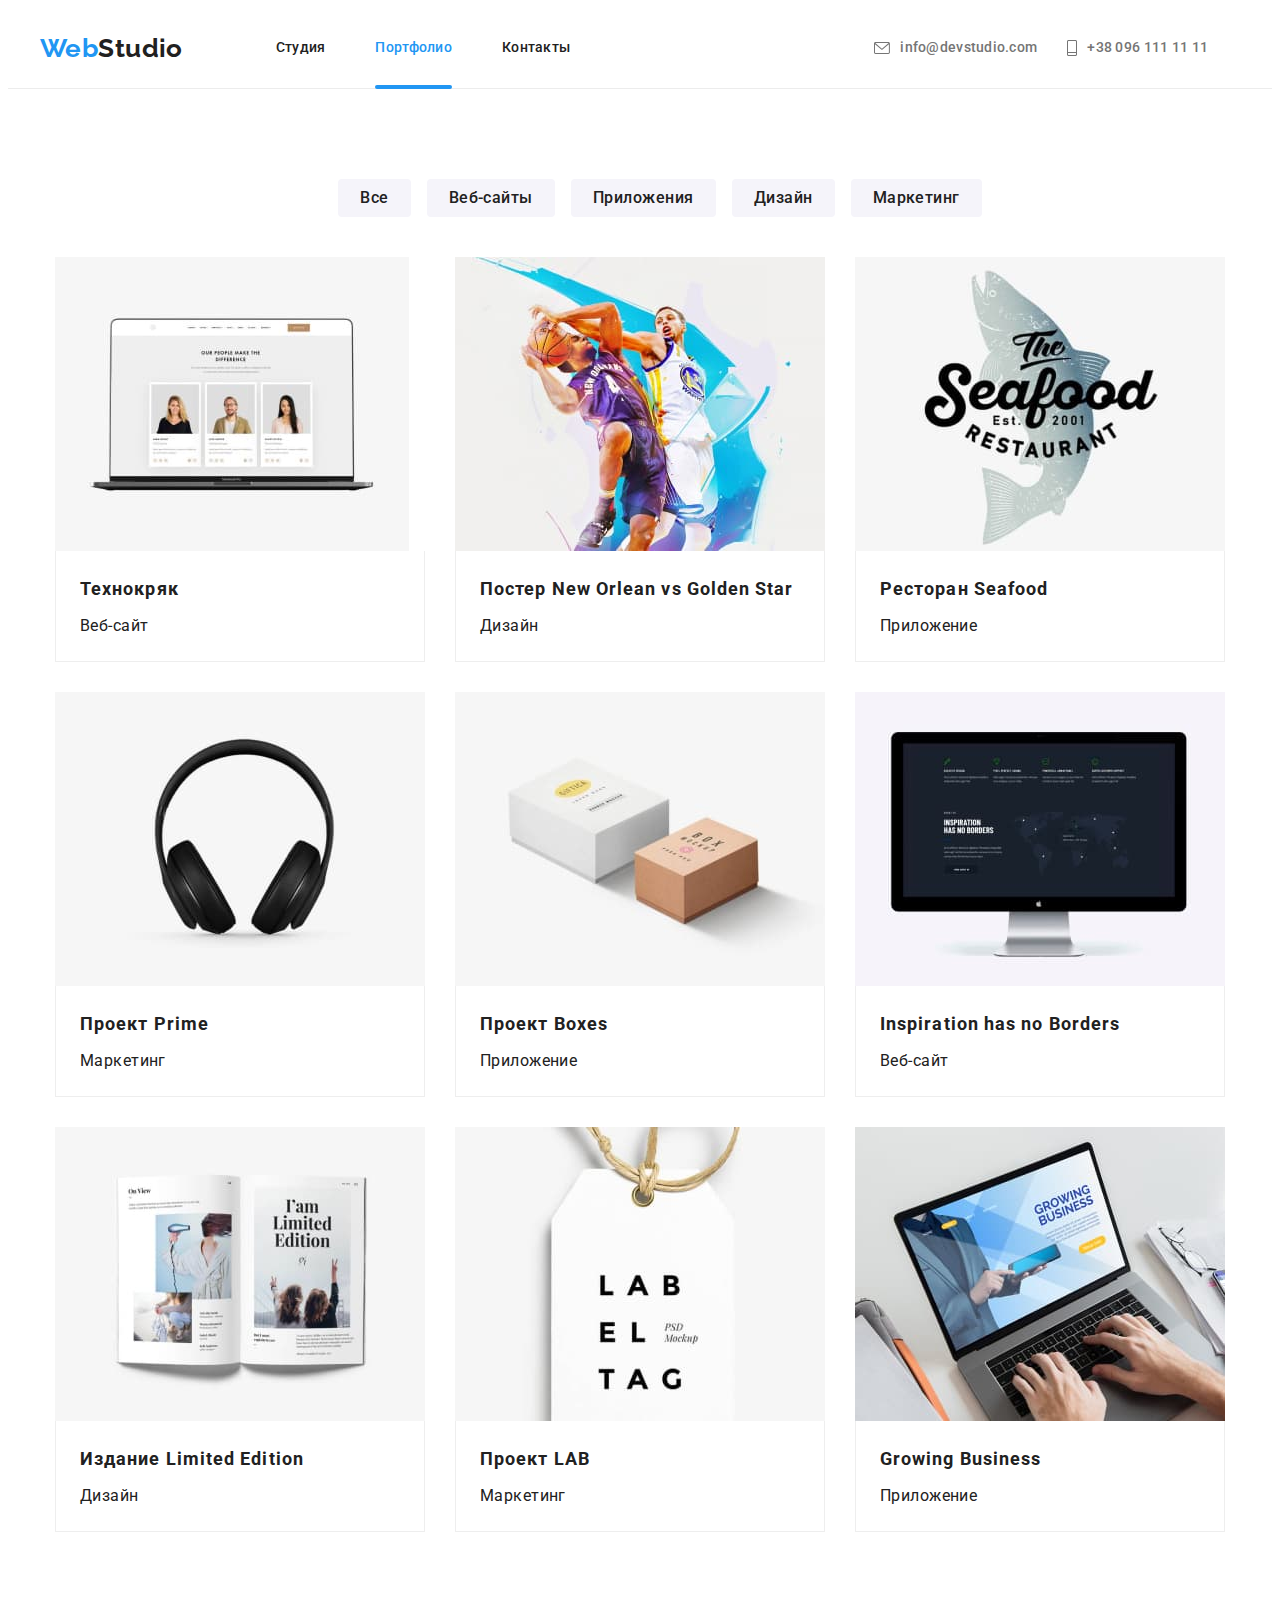
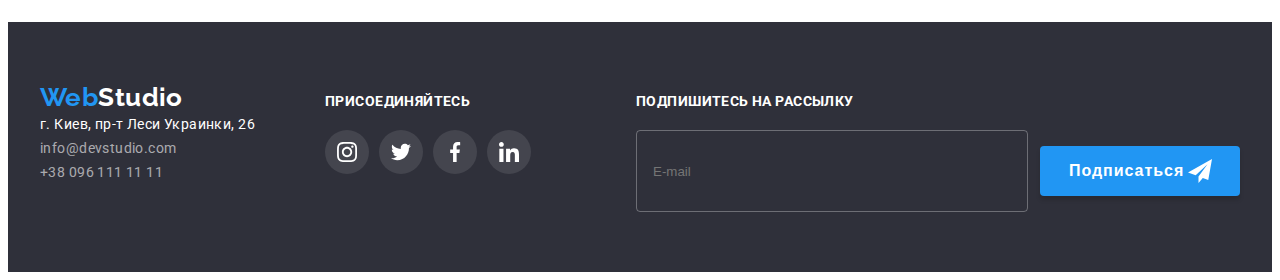
==== commit f5643368: "hw-08" ====
--- a/portfolio.html
+++ b/portfolio.html
@@ -142,8 +142,8 @@
                                       ./images-svg/images-portfolio/img2-370px@2x.jpg 2x
                                     " media="(max-width: 1199px)" />
                           <source srcset="
-                                      ./images-svg/images-portfolio/img2-354px@1x.jpg 1x,
-                                      ./images-svg/images-portfolio/img2-354px@2x.jpg 2x
+                                      ./images-svg/images-portfolio/img2-370px@1x.jpg 1x,
+                                      ./images-svg/images-portfolio/img2-370px@2x.jpg 2x
                                     " media="(min-width: 1200px)" />
                             <img src="./images-svg/images-portfolio/img2-450px@1x.jpg" alt="Постер новый Арлеан голден стар" />
                           </picture>
@@ -172,8 +172,8 @@
                                     ./images-svg/images-portfolio/img3-370px@2x.jpg 2x
                                   " media="(max-width: 1199px)" />
                         <source srcset="
-                                    ./images-svg/images-portfolio/img3-354px@1x.jpg 1x,
-                                    ./images-svg/images-portfolio/img3-354px@2x.jpg 2x
+                                    ./images-svg/images-portfolio/img3-370px@1x.jpg 1x,
+                                    ./images-svg/images-portfolio/img3-370px@2x.jpg 2x
                                   " media="(min-width: 1200px)" />
                           <img src="./images-svg/images-portfolio/img3-450px@1x.jpg" alt="Постер Ресторан морской еды" />
                       </picture>
@@ -203,8 +203,8 @@
                                     ./images-svg/images-portfolio/img4-370px@2x.jpg 2x
                                   " media="(max-width: 1199px)" />
                         <source srcset="
-                                    ./images-svg/images-portfolio/img4-354px@1x.jpg 1x,
-                                    ./images-svg/images-portfolio/img4-354px@2x.jpg 2x
+                                    ./images-svg/images-portfolio/img4-370px@1x.jpg 1x,
+                                    ./images-svg/images-portfolio/img4-370px@2x.jpg 2x
                                   " media="(min-width: 1200px)" />
                            <img src="./images-svg/images-portfolio/img4-450px@1x.jpg" alt="Проект-маркетинг" />
                       </picture>
@@ -234,8 +234,8 @@
                                     ./images-svg/images-portfolio/img5-370px@2x.jpg 2x
                                   " media="(max-width: 1199px)" />
                         <source srcset="
-                                    ./images-svg/images-portfolio/img5-354px@1x.jpg 1x,
-                                    ./images-svg/images-portfolio/img5-354px@2x.jpg 2x
+                                    ./images-svg/images-portfolio/img5-370px@1x.jpg 1x,
+                                    ./images-svg/images-portfolio/img5-370px@2x.jpg 2x
                                   " media="(min-width: 1200px)" />
                         <img src="./images-svg/images-portfolio/img5-450px@1x.jpg" alt="Проект в коробке" />
                       </picture>
@@ -261,12 +261,12 @@
                                     ./images-svg/images-portfolio/img6-450px@2x.jpg 2x
                                   " media="(max-width: 767px)" />
                         <source srcset="
+                                    ./images-svg/images-portfolio/img6-354px@1x.jpg 1x,
+                                    ./images-svg/images-portfolio/img6-354px@2x.jpg 2x
+                                  " media="(max-width: 1199px)" />
+                        <source srcset="
                                     ./images-svg/images-portfolio/img6-370px@1x.jpg 1x,
                                     ./images-svg/images-portfolio/img6-370px@2x.jpg 2x
-                                  " media="(max-width: 1199px)" />
-                        <source srcset="
-                                    ./images-svg/images-portfolio/img6-354px@1x.jpg 1x,
-                                    ./images-svg/images-portfolio/img6-354px@2x.jpg 2x
                                   " media="(min-width: 1200px)" />
                          <img src="./images-svg/images-portfolio/img6-450px@1x.jpg" alt="Международный Веб-сайт" />
                       </picture>
@@ -292,12 +292,12 @@
                                     ./images-svg/images-portfolio/img7-450px@2x.jpg 2x
                                   " media="(max-width: 767px)" />
                         <source srcset="
+                                    ./images-svg/images-portfolio/img7-354px@1x.jpg 1x,
+                                    ./images-svg/images-portfolio/img7-354px@2x.jpg 2x
+                                  " media="(max-width: 1199px)" />
+                        <source srcset="
                                     ./images-svg/images-portfolio/img7-370px@1x.jpg 1x,
                                     ./images-svg/images-portfolio/img7-370px@2x.jpg 2x
-                                  " media="(max-width: 1199px)" />
-                        <source srcset="
-                                    ./images-svg/images-portfolio/img7-354px@1x.jpg 1x,
-                                    ./images-svg/images-portfolio/img7-354px@2x.jpg 2x
                                   " media="(min-width: 1200px)" />
                         <img src="./images-svg/images-portfolio/img7-450px@1x.jpg" alt="Леметированый дизайн" />
                       </picture>
@@ -323,12 +323,12 @@
                                       ./images-svg/images-portfolio/img8-450px@2x.jpg 2x
                                     " media="(max-width: 767px)" />
                         <source srcset="
+                                      ./images-svg/images-portfolio/img8-354px@1x.jpg 1x,
+                                      ./images-svg/images-portfolio/img8-354px@2x.jpg 2x
+                                    " media="(max-width: 1199px)" />
+                        <source srcset="
                                       ./images-svg/images-portfolio/img8-370px@1x.jpg 1x,
                                       ./images-svg/images-portfolio/img8-370px@2x.jpg 2x
-                                    " media="(max-width: 1199px)" />
-                        <source srcset="
-                                      ./images-svg/images-portfolio/img8-354px@1x.jpg 1x,
-                                      ./images-svg/images-portfolio/img8-354px@2x.jpg 2x
                                     " media="(min-width: 1200px)" />
                              <img src="./images-svg/images-portfolio/img8-450px@1x.jpg" alt="Проектная лабаратория" />
                       </picture>
@@ -354,12 +354,12 @@
                                       ./images-svg/images-portfolio/img9-450px@2x.jpg 2x
                                     " media="(max-width: 767px)" />
                         <source srcset="
+                                      ./images-svg/images-portfolio/img9-354px@1x.jpg 1x,
+                                      ./images-svg/images-portfolio/img9-354px@2x.jpg 2x
+                                    " media="(max-width: 1199px)" />
+                        <source srcset="
                                       ./images-svg/images-portfolio/img9-370px@1x.jpg 1x,
                                       ./images-svg/images-portfolio/img9-370px@2x.jpg 2x
-                                    " media="(max-width: 1199px)" />
-                        <source srcset="
-                                      ./images-svg/images-portfolio/img9-354px@1x.jpg 1x,
-                                      ./images-svg/images-portfolio/img9-354px@2x.jpg 2x
                                     " media="(min-width: 1200px)" />
                              <img src="./images-svg/images-portfolio/img9-450px@1x.jpg" alt="Продвижение бизнеса" />
                       </picture>
--- a/css/main.min.css
+++ b/css/main.min.css
@@ -1 +1 @@
-:root{--main-title-color: #fff;--primery-text-colot: #212121;--tiele-text-color: #757575;--accent-color: #2196F3;--accent-color-hover: #188CE8;--primery-button-colot: #fff;--logo-header-color: #212121;--logo-footer-color: #fff;--input-color-bacgraund: #fff;--border-header-color: #ECECEC;--form-modal-icon: #212121;--form-modal-lable-text: #2196f3;--form-modal-input-textarea: rgba(117, 117, 117, 0.5);--imput-color-placeholder: #bebebe}body{font-family:"Roboto",sans-serif;font-size:14px;letter-spacing:.03em;background-color:#fff;color:var(--primery-text-colot)}h1,h2,h3,h4,h5,h6,p,ul{margin:0}img{display:block;max-width:100%;height:auto}.section{padding-bottom:90px;padding-top:90px}@media screen and (max-width: 1199px){.section{padding-bottom:60px;padding-top:60px}}.container{margin-left:auto;margin-right:auto;padding-left:15px;padding-right:15px}@media screen and (min-width: 480px){.container{width:480px}}@media screen and (min-width: 768px){.container{width:768px}}@media screen and (min-width: 1200px){.container{width:1200px}}@media screen and (max-width: 479px){.mobile-container{padding:34px 30px}}@media screen and (max-width: 767px){.mobile-container{display:none;position:absolute;top:0;left:0;width:100%;background-color:#fff;text-align:center;padding:48px 40px;z-index:900}}@media screen and (min-width: 768px){.mobile-container{display:-webkit-box;display:-ms-flexbox;display:flex;gap:84px}}@media screen and (min-width: 1200px){.mobile-container{gap:304px}}.mobile-container.is-open{display:-webkit-box;display:-ms-flexbox;display:flex;-webkit-box-orient:vertical;-webkit-box-direction:normal;-ms-flex-direction:column;flex-direction:column;-ms-flex-line-pack:start;align-content:flex-start;-webkit-box-pack:justify;-ms-flex-pack:justify;justify-content:space-between;width:100vw;height:100vh}.advantage__title{width:1px;height:1px;margin:-1px;border:0;padding:0;white-space:nowrap;-webkit-clip-path:inset(100%);clip-path:inset(100%);clip:rect(0 0 0 0);overflow:hidden}.clients__list,.servisces__text-button,.portfolio-project,.footer__join-social,.footer__contact,.team__list,.team__social,.work__list,.advantage__list,.header__site-nav,.header__contact-site,.header__social-list{padding:0;margin:0;list-style:none}.header__contact-link{display:-webkit-box;display:-ms-flexbox;display:flex;-webkit-box-align:center;-ms-flex-align:center;align-items:center}.clients__list,.portfolio-project,.team__list{display:-webkit-box;display:-ms-flexbox;display:flex;-ms-flex-wrap:wrap;flex-wrap:wrap}@media screen and (min-width: 767px){.header__main-nav{margin-left:88px;margin-bottom:0px}}@media screen and (min-width: 1200px){.header__main-nav{margin-left:93px;margin-bottom:0px}}.header{border-bottom:1px solid var(--border-header-color);position:relative}.header__contact-heder-nav{display:-webkit-box;display:-ms-flexbox;display:flex;-webkit-box-align:center;-ms-flex-align:center;align-items:center;min-height:60px}@media screen and (max-width: 767px){.header__contact-heder-nav{width:100%;-webkit-box-pack:justify;-ms-flex-pack:justify;justify-content:space-between}}.header__site-nav{display:-webkit-box;display:-ms-flexbox;display:flex;-webkit-box-orient:vertical;-webkit-box-direction:normal;-ms-flex-direction:column;flex-direction:column;-webkit-box-align:start;-ms-flex-align:start;align-items:flex-start;gap:32px}@media screen and (min-width: 768px){.header__site-nav{-webkit-box-orient:horizontal;-webkit-box-direction:normal;-ms-flex-direction:row;flex-direction:row;gap:50px}}.header__link{font-style:normal;font-weight:500;font-size:40px;line-height:1.17;letter-spacing:.02em;text-decoration:none;padding:16px 0px;-webkit-transition:color 250ms cubic-bezier(0.4, 0, 0.2, 1);transition:color 250ms cubic-bezier(0.4, 0, 0.2, 1);color:var(--title-text-color)}@media screen and (min-width: 768px){.header__link{display:block;position:relative;padding-top:32px;padding-bottom:32px;font-size:14px;line-height:1.14}.header__link--active{color:var(--accent-color)}.header__link--active::after{content:"";position:absolute;bottom:-1px;display:block;width:100%;height:4px;border-radius:2px;background-color:var(--accent-color)}}.header__link:hover,.header__link:focus,.header__link:active{color:var(--accent-color)}.header__social-list{display:-webkit-box;display:-ms-flexbox;display:flex}@media screen and (max-width: 377px){.header__social-list{-ms-flex-wrap:wrap;flex-wrap:wrap;row-gap:10px}}@media screen and (min-width: 768px){.header__social-list{display:none}}.header__social-item:not(:last-child){border-right:1px solid rgba(33,33,33,.2);margin-right:10px}.header__social-link{padding-right:10px;text-decoration:none;color:var(--accent-color)}.header__logo-link{font-family:"Raleway";font-weight:700;font-size:26px;line-height:1.19;text-decoration:none;color:var(--accent-color)}.header__logo-color{color:var(--logo-header-color)}.logo__text--white{color:var(--logo-footer-color)}.logo__footer{display:inline-block;margin-bottom:20px}.header__button{display:-webkit-inline-box;display:-ms-inline-flexbox;display:inline-flex;margin:0;padding:0;border:none;background-color:rgba(0,0,0,0);cursor:pointer;z-index:990}@media screen and (min-width: 768px){.header__button{display:none}}.header__button:hover .icon-menu-close,.header__button:hover .icon-menu-open{fill:var(--accent-color)}.header__button .icon-menu-close{display:none}.header__button.is-open .icon-menu-close{display:block}.header__button.is-open .icon-menu-open{display:none}.header__contact-site{display:-webkit-box;display:-ms-flexbox;display:flex;-webkit-box-orient:vertical;-webkit-box-direction:reverse;-ms-flex-direction:column-reverse;flex-direction:column-reverse}@media screen and (min-width: 768px){.header__contact-site{-webkit-box-orient:vertical;-webkit-box-direction:normal;-ms-flex-direction:column;flex-direction:column;-webkit-box-pack:center;-ms-flex-pack:center;justify-content:center}}@media screen and (min-width: 1200px){.header__contact-site{display:-webkit-box;display:-ms-flexbox;display:flex;-webkit-box-orient:horizontal;-webkit-box-direction:normal;-ms-flex-direction:row;flex-direction:row;gap:30px;-webkit-box-align:center;-ms-flex-align:center;align-items:center}}.header__contact-link{font-weight:500;font-size:24px;font-style:normal;line-height:1.17;letter-spacing:.02em;text-decoration:none;padding:16px 0px;-webkit-transition:color 250ms cubic-bezier(0.4, 0, 0.2, 1);transition:color 250ms cubic-bezier(0.4, 0, 0.2, 1);color:var(--tiele-text-color)}@media screen and (min-width: 768px){.header__contact-link{line-height:1.14;font-size:12px;padding:5px 0px}}@media screen and (min-width: 1200px){.header__contact-link{font-size:14px}}.header__contact-link:hover,.header__contact-link:focus,.header__contact-link:active{color:var(--accent-color)}.header__contact-link--size{font-size:34px}@media screen and (max-width: 377px){.header__contact-link--size{font-size:24px}}@media screen and (min-width: 768px){.header__contact-link--size{font-size:12px}}@media screen and (min-width: 1200px){.header__contact-link--size{font-size:14px}}.header__icon{display:none}@media screen and (min-width: 768px){.header__icon{display:block;fill:currentColor;margin-right:8px}}@media screen and (min-width: 1200px){.header__icon{margin-right:10px}}@media screen and (max-width: 1199px){.header__icon--size-mail{width:14x;height:10px}}@media screen and (min-width: 1200px){.header__icon--size-mail{width:16px;height:12px}}@media screen and (min-width: 1200px){.header__icon--size-phone{width:10px;height:14px}}@media screen and (min-width: 1200px){.header__icon--size-phone{width:10px;height:16px}}.hero{margin-left:auto;margin-right:auto;padding-top:118px;padding-bottom:118px;text-align:center;background-image:-webkit-gradient(linear, left top, right top, from(rgba(47, 48, 58, 0.4)), to(rgba(47, 48, 58, 0.4))),url("../images-svg/hero/hero-backgraund-480px@1x.jpg");background-image:linear-gradient(to right, rgba(47, 48, 58, 0.4), rgba(47, 48, 58, 0.4)),url("../images-svg/hero/hero-backgraund-480px@1x.jpg");background-repeat:no-repeat;background-size:cover;background-position:center;background-color:#2f303a}@media screen and (min-device-pixel-ratio: 2),screen and (-webkit-min-device-pixel-ratio: 2),screen and (min-resolution: 192dpi),screen and (min-resolution: 2dppx){.hero{background-image:-webkit-gradient(linear, left top, right top, from(rgba(47, 48, 58, 0.4)), to(rgba(47, 48, 58, 0.4))),url("../images-svg/hero/hero-backgraund-480px@2x.jpg");background-image:linear-gradient(to right, rgba(47, 48, 58, 0.4), rgba(47, 48, 58, 0.4)),url("../images-svg/hero/hero-backgraund-480px@2x.jpg")}}@media screen and (min-width: 576px){.hero{background-image:-webkit-gradient(linear, left top, right top, from(rgba(47, 48, 58, 0.4)), to(rgba(47, 48, 58, 0.4))),url("../images-svg/hero/hero-backgraund-768px@1x.jpg");background-image:linear-gradient(to right, rgba(47, 48, 58, 0.4), rgba(47, 48, 58, 0.4)),url("../images-svg/hero/hero-backgraund-768px@1x.jpg")}}@media screen and (min-width: 576px)and (min-device-pixel-ratio: 2),screen and (min-width: 576px)and (-webkit-min-device-pixel-ratio: 2),screen and (min-width: 576px)and (min-resolution: 192dpi),screen and (min-width: 576px)and (min-resolution: 2dppx){.hero{background-image:-webkit-gradient(linear, left top, right top, from(rgba(47, 48, 58, 0.4)), to(rgba(47, 48, 58, 0.4))),url("../images-svg/hero/hero-backgraund-768px@2x.jpg");background-image:linear-gradient(to right, rgba(47, 48, 58, 0.4), rgba(47, 48, 58, 0.4)),url("../images-svg/hero/hero-backgraund-768px@2x.jpg")}}@media screen and (min-width: 1200px){.hero{padding-top:200px;padding-bottom:200px;max-width:1600px;background-image:-webkit-gradient(linear, left top, right top, from(rgba(47, 48, 58, 0.4)), to(rgba(47, 48, 58, 0.4))),url("../images-svg/hero/hero-backgraund-1600px@1x.jpg");background-image:linear-gradient(to right, rgba(47, 48, 58, 0.4), rgba(47, 48, 58, 0.4)),url("../images-svg/hero/hero-backgraund-1600px@1x.jpg")}}@media screen and (min-width: 1200px)and (min-device-pixel-ratio: 2),screen and (min-width: 1200px)and (-webkit-min-device-pixel-ratio: 2),screen and (min-width: 1200px)and (min-resolution: 192dpi),screen and (min-width: 1200px)and (min-resolution: 2dppx){.hero{background-image:-webkit-gradient(linear, left top, right top, from(rgba(47, 48, 58, 0.4)), to(rgba(47, 48, 58, 0.4))),url("../images-svg/hero/hero-backgraund-1600px@2x.jpg");background-image:linear-gradient(to right, rgba(47, 48, 58, 0.4), rgba(47, 48, 58, 0.4)),url("../images-svg/hero/hero-backgraund-1600px@2x.jpg")}}.hero__title{margin-bottom:30px;color:#fff;font-weight:900;font-size:26px;line-height:1.62;letter-spacing:.06em;text-transform:uppercase}@media screen and (min-width: 768px){.hero__title{max-width:360px;margin-left:auto;margin-right:auto}}@media screen and (min-width: 1200px){.hero__title{max-width:696px;font-size:44px;line-height:1.36}}.hero-button{padding:10px 32px;font-family:inherit;font-weight:700;font-size:16px;line-height:1.88;text-align:center;letter-spacing:.06em;cursor:pointer;color:#fff;background:var(--accent-color);-webkit-box-shadow:0px 4px 4px rgba(0,0,0,.15);box-shadow:0px 4px 4px rgba(0,0,0,.15);border-radius:4px;border:none;-webkit-transition:background-color 250ms cubic-bezier(0.4, 0, 0.2, 1);transition:background-color 250ms cubic-bezier(0.4, 0, 0.2, 1)}.hero-button:hover,.hero-button:focus,.hero-button:active{background-color:var(--accent-color-hover)}.modal{cursor:pointer;position:absolute;top:50%;left:50%;padding:40px;overflow-y:auto;-webkit-transform:translate(-50%, -50%) scale(1);transform:translate(-50%, -50%) scale(1);background-color:#fff;-webkit-box-shadow:0px 1px 3px rgba(0,0,0,.12),0px 1px 1px rgba(0,0,0,.14),0px 2px 1px rgba(0,0,0,.2);box-shadow:0px 1px 3px rgba(0,0,0,.12),0px 1px 1px rgba(0,0,0,.14),0px 2px 1px rgba(0,0,0,.2);border-radius:4px;-webkit-transition-duration:250ms;transition-duration:250ms;-webkit-transition-timing-function:cubic-bezier(0.4, 0, 0.2, 1);transition-timing-function:cubic-bezier(0.4, 0, 0.2, 1)}@media screen and (max-width: 479px){.modal{padding:15px;width:calc(100% - 20px)}}@media screen and (min-width: 480px)and (max-width: 1199px){.modal{width:450px}}.modal__button-close{cursor:pointer;position:absolute;top:8px;right:8px;width:30px;height:30px;border-radius:50%;background:#fff;border:1px solid rgba(0,0,0,.1);-webkit-transition:color 250ms cubic-bezier(0.4, 0, 0.2, 1);transition:color 250ms cubic-bezier(0.4, 0, 0.2, 1)}.modal__icon-close:focus,.modal__icon-close:hover{fill:#2196f3}.modal__icon-close{position:absolute;top:8px;right:8px;width:11px;height:11px;fill:#212121;-webkit-transition-duration:250ms;transition-duration:250ms;-webkit-transition-timing-function:cubic-bezier(0.4, 0, 0.2, 1);transition-timing-function:cubic-bezier(0.4, 0, 0.2, 1)}.form__modal-title{font-family:"Roboto";font-style:normal;font-weight:700;font-size:20px;line-height:1.15;text-align:center;letter-spacing:.03em;color:var(--primery-text-colot);margin-bottom:30px}.form{display:-webkit-box;display:-ms-flexbox;display:flex;-webkit-box-orient:vertical;-webkit-box-direction:normal;-ms-flex-direction:column;flex-direction:column;-webkit-box-align:center;-ms-flex-align:center;align-items:center}.form__modal{margin-bottom:10px;width:100%}.form__modal-lable{text-align:left;display:block;font-family:"Roboto";font-style:normal;font-weight:400;font-size:12px;line-height:1.16;letter-spacing:.03em;color:var(--tiele-text-color);margin-bottom:4px}.form__modal-lable-text{padding-left:.3rem;font-size:12px;line-height:1.17;text-decoration:underline;-webkit-text-decoration-skip-ink:none;text-decoration-skip-ink:none;color:var(--form-modal-lable-text)}@media screen and (min-width: 1200px){.form__modal-lable-text{font-size:14px;line-height:1.17}}.form__modal-input::-webkit-input-placeholder{color:var(--imput-color-placeholder)}.form__modal-input::-moz-placeholder{color:var(--imput-color-placeholder)}.form__modal-input:-ms-input-placeholder{color:var(--imput-color-placeholder)}.form__modal-input::-ms-input-placeholder{color:var(--imput-color-placeholder)}.form__modal-input::placeholder{color:var(--imput-color-placeholder)}.form__modal-input{width:100%;height:40px;padding:12px 42px;background:var(--input-color-bacgraund);border:1px solid rgba(33,33,33,.2);border-radius:4px;-webkit-transition-duration:250ms;transition-duration:250ms;-webkit-transition-timing-function:cubic-bezier(0.4, 0, 0.2, 1);transition-timing-function:cubic-bezier(0.4, 0, 0.2, 1);outline:none}.form__modal-input-textarea{padding:12px 16px;height:120px;font-size:14px;line-height:1.14;letter-spacing:.01em;resize:none}.form__modal-input:focus{border:1px solid #2196f3;border-radius:4px}.form__modal-input:focus+.form__modal-icon{fill:#2196f3}.form__modal-inner{position:relative}.form__modal-icon{position:absolute;left:15px;top:50%;-webkit-transform:translateY(-50%);transform:translateY(-50%);width:18px;height:18px;color:var(--form-modal-icon);-webkit-transition-duration:250ms;transition-duration:250ms;-webkit-transition-timing-function:cubic-bezier(0.4, 0, 0.2, 1);transition-timing-function:cubic-bezier(0.4, 0, 0.2, 1)}.form__modal-button{cursor:pointer;color:#fff;background-color:#2196f3;font-style:normal;font-weight:700;font-size:16px;line-height:1.8;letter-spacing:.06em;width:200px;height:50px;border:none;-webkit-box-shadow:0px 4px 4px rgba(0,0,0,.15);box-shadow:0px 4px 4px rgba(0,0,0,.15);border-radius:4px;-webkit-transition-duration:250ms;transition-duration:250ms;-webkit-transition-timing-function:cubic-bezier(0.4, 0, 0.2, 1);transition-timing-function:cubic-bezier(0.4, 0, 0.2, 1)}.backdrop{position:fixed;top:0;left:0;width:100%;height:100%;display:-webkit-box;display:-ms-flexbox;display:flex;-webkit-box-pack:center;-ms-flex-pack:center;justify-content:center;-webkit-box-align:center;-ms-flex-align:center;align-items:center;opacity:1;z-index:1;-webkit-transition-duration:250ms;transition-duration:250ms;-webkit-transition-timing-function:cubic-bezier(0.4, 0, 0.2, 1);transition-timing-function:cubic-bezier(0.4, 0, 0.2, 1)}.backdrop.is-hidden{opacity:0;pointer-events:none;visibility:hidden}.backdrop.is-hidden .modal{-webkit-transform:translate(-50%, -50%) scale(2);transform:translate(-50%, -50%) scale(2)}.button:hover,.button:focus{color:var(--primery-button-colot);background-color:#188ce8;-webkit-box-shadow:0px 3px 1px rgba(0,0,0,.1),0px 1px 2px rgba(0,0,0,.08),0px 2px 2px rgba(0,0,0,.12);box-shadow:0px 3px 1px rgba(0,0,0,.1),0px 1px 2px rgba(0,0,0,.08),0px 2px 2px rgba(0,0,0,.12);border-radius:4px}@media screen and (min-width: 768px){.advantage__list{display:-webkit-box;display:-ms-flexbox;display:flex;-ms-flex-wrap:wrap;flex-wrap:wrap;margin:-15px}}@media screen and (min-width: 768px){.features{width:calc((100% - 60px)/2);margin:15px}}@media screen and (min-width: 1200px){.features{width:calc((100% - 120px)/4);margin:15px}}@media screen and (max-width: 767px){.features:not(:last-child){margin-bottom:30px}}.features__title{margin-bottom:10px;font-weight:700;font-size:14px;line-height:1.14;text-transform:uppercase}@media screen and (max-width: 767px){.features__title{text-align:center}}.features__text{font-size:14px;line-height:1.71;color:var(--primary-text-color)}.features__item{display:-webkit-box;display:-ms-flexbox;display:flex;-webkit-box-pack:center;-ms-flex-pack:center;justify-content:center;-webkit-box-align:center;-ms-flex-align:center;align-items:center;max-width:100%;height:120px;margin-bottom:30px;background:#f5f4fa;border-radius:4px}.work{padding-top:0}.work__list{display:-webkit-box;display:-ms-flexbox;display:flex}.work__images{position:relative;margin-right:30px}.work__images:nth-child(3n){margin-right:0}.work__text{position:absolute;bottom:0;display:-webkit-box;display:-ms-flexbox;display:flex;height:70px;width:100%;-webkit-box-pack:center;-ms-flex-pack:center;justify-content:center;-webkit-box-align:center;-ms-flex-align:center;align-items:center;font-weight:700;font-size:14px;line-height:1.14;text-align:center;letter-spacing:.03em;text-transform:uppercase;color:#fff;background:rgba(47,48,58,.8)}@media screen and (max-width: 1199px){.work{display:none}}.team{background:#f5f4fa}.team__list{-webkit-box-pack:center;-ms-flex-pack:center;justify-content:center;gap:30px}.team__list .team__border{width:450px;background:#fff;-webkit-box-shadow:0px 1px 3px rgba(0,0,0,.12),0px 1px 1px rgba(0,0,0,.14),0px 2px 1px rgba(0,0,0,.2);box-shadow:0px 1px 3px rgba(0,0,0,.12),0px 1px 1px rgba(0,0,0,.14),0px 2px 1px rgba(0,0,0,.2);border-radius:0px 0px 4px 4px}@media screen and (min-width: 768px){.team__list .team__border{width:354px}}@media screen and (min-width: 1200px){.team__list .team__border{width:270px}}.team__list .team__title{font-weight:500;margin-top:30px;margin-bottom:10px;font-size:16px;line-height:1.19;text-align:center}.team__list .team__text{margin-bottom:16px;font-size:16px;line-height:1.19;text-align:center}.team__social{display:-webkit-box;display:-ms-flexbox;display:flex;-webkit-box-pack:center;-ms-flex-pack:center;justify-content:center;margin-bottom:30px}.social__link{display:-webkit-box;display:-ms-flexbox;display:flex;-webkit-box-pack:center;-ms-flex-pack:center;justify-content:center;-webkit-box-align:center;-ms-flex-align:center;align-items:center;width:44px;height:44px;border-radius:50%;background-color:rgba(0,0,0,0);-webkit-transition:background-color 250ms cubic-bezier(0.4, 0, 0.2, 1),-webkit-filter 250ms cubic-bezier(0.4, 0, 0.2, 1);transition:background-color 250ms cubic-bezier(0.4, 0, 0.2, 1),-webkit-filter 250ms cubic-bezier(0.4, 0, 0.2, 1);transition:background-color 250ms cubic-bezier(0.4, 0, 0.2, 1),filter 250ms cubic-bezier(0.4, 0, 0.2, 1);transition:background-color 250ms cubic-bezier(0.4, 0, 0.2, 1),filter 250ms cubic-bezier(0.4, 0, 0.2, 1),-webkit-filter 250ms cubic-bezier(0.4, 0, 0.2, 1)}.social__link:hover,.social__link:focus,.social__link:active{background:var(--accent-color);-webkit-filter:drop-shadow(0px 4px 4px rgba(0, 0, 0, 0.25));filter:drop-shadow(0px 4px 4px rgba(0, 0, 0, 0.25))}.social__link:hover .social__icon,.social__link:focus .social__icon,.social__link:active .social__icon{fill:#fff}.social__icon{fill:#afb1b8;-webkit-transition:fill 250ms cubic-bezier(0.4, 0, 0.2, 1);transition:fill 250ms cubic-bezier(0.4, 0, 0.2, 1)}.team__social .social+.social{margin-left:10px}.footer__logo-link{font-family:"Raleway";font-weight:700;font-size:26px;line-height:1.19;text-decoration:none;color:var(--accent-color)}.footer__logo-color{color:var(--logo-footer-color)}.footer{padding-top:60px;padding-bottom:60px;background-color:#2f303a}@media screen and (max-width: 1199px){.footer__item{display:-webkit-box;display:-ms-flexbox;display:flex;-ms-flex-wrap:wrap;flex-wrap:wrap;-webkit-box-pack:center;-ms-flex-pack:center;justify-content:center;-webkit-box-align:baseline;-ms-flex-align:baseline;align-items:baseline;-webkit-column-gap:165px;-moz-column-gap:165px;column-gap:165px}}@media screen and (min-width: 1200px){.footer__item{display:-webkit-box;display:-ms-flexbox;display:flex;-ms-flex-wrap:nowrap;flex-wrap:nowrap;-webkit-box-align:baseline;-ms-flex-align:baseline;align-items:baseline}}.ffooter__address-contact{margin-bottom:9px}.ffooter__address-contact:last-child{margin-bottom:0}.footer__contact{display:inline-block}.footer__address-link{margin-bottom:9px;text-decoration:none;font-style:normal;font-size:14px;line-height:1.71;color:#fff}.footer__contact-link{display:inline-block;font-style:normal;font-size:14px;line-height:1.71;text-decoration:none;color:rgba(255,255,255,.6);-webkit-transition:color 250ms cubic-bezier(0.4, 0, 0.2, 1);transition:color 250ms cubic-bezier(0.4, 0, 0.2, 1)}.footer__contact-link:hover,.footer__contact-link:focus,.footer__contact-link:active{color:var(--accent-color)}.footer__join-text{font-weight:700;font-size:14px;line-height:1.14;letter-spacing:.03em;text-transform:uppercase;color:#fff;margin-bottom:20px}.footer__container-address{text-align:center}@media screen and (min-width: 1200px){.footer__container-address{text-align:left;margin-right:70px}}@media screen and (max-width: 1199px){.footer__container-address{margin-bottom:60px}}.footer__join{display:-webkit-box;display:-ms-flexbox;display:flex;-webkit-box-orient:vertical;-webkit-box-direction:normal;-ms-flex-direction:column;flex-direction:column;-webkit-box-align:center;-ms-flex-align:center;align-items:center;margin-bottom:60px}@media screen and (min-width: 768px){.footer__join{margin-bottom:0}}@media screen and (min-width: 1200px){.footer__join{-webkit-box-align:start;-ms-flex-align:start;align-items:flex-start}}.footer__join-social{display:-webkit-box;display:-ms-flexbox;display:flex}.footer__join-social .footer__social+.footer__social{margin-left:10px}.footer__social-item{display:-webkit-box;display:-ms-flexbox;display:flex;-webkit-box-pack:center;-ms-flex-pack:center;justify-content:center;-webkit-box-align:center;-ms-flex-align:center;align-items:center;width:44px;height:44px}.footer__link{display:inline-block;width:44px;height:44px;border-radius:50%;background-color:rgba(255,255,255,.1);-webkit-transition:background-color 250ms cubic-bezier(0.4, 0, 0.2, 1);transition:background-color 250ms cubic-bezier(0.4, 0, 0.2, 1)}.footer__link:hover,.footer__link:focus,.footer__link:active{background-color:var(--accent-color)}.footer__social-icon{display:block;margin:auto;height:100%;fill:#fff}.servisces__title{display:none}.servisces__button{-webkit-box-pack:center;-ms-flex-pack:center;justify-content:center;display:-webkit-box;display:-ms-flexbox;display:flex;margin-bottom:50px}.servisces__text-button{margin-right:8px}.services .servisces__pointer:hover,.services .servisces__pointer:focus{color:var(--primery-button-colot);background-color:#2196f3;-webkit-box-shadow:0px 3px 1px rgba(0,0,0,.1),0px 1px 2px rgba(0,0,0,.08),0px 2px 2px rgba(0,0,0,.12);box-shadow:0px 3px 1px rgba(0,0,0,.1),0px 1px 2px rgba(0,0,0,.08),0px 2px 2px rgba(0,0,0,.12);border-radius:4px}.servisces__pointer{cursor:pointer;color:var(--primery-text-colot);background-color:#f5f4fa;padding-top:6px;padding-right:22px;padding-bottom:6px;padding-left:22px;font-weight:500;font-size:16px;line-height:1.62;letter-spacing:.03em;border-radius:4px;border:none;-webkit-transition-duration:250ms;transition-duration:250ms;-webkit-transition-timing-function:cubic-bezier(0.4, 0, 0.2, 1);transition-timing-function:cubic-bezier(0.4, 0, 0.2, 1)}.service .title{font-weight:700;font-size:18px;line-height:3;letter-spacing:.06em}.servisces__button{list-style-type:none;display:-webkit-box;display:-ms-flexbox;display:flex;-ms-flex-wrap:wrap;flex-wrap:wrap;margin-bottom:40px;gap:8px}@media screen and (min-width: 768px){.servisces__button{-webkit-box-pack:center;-ms-flex-pack:center;justify-content:center}}.servisces__text-button{margin-right:8px}.servisces__text-button:nth-child(5n){margin-right:0}.servisces__pointer{padding:6px 22px;font-family:inherit;font-weight:500;font-size:16px;line-height:1.62;text-align:center;cursor:pointer;background:#f5f4fa;border-radius:4px;border:none;-webkit-transition:background-color 250ms cubic-bezier(0.4, 0, 0.2, 1),color 250ms cubic-bezier(0.4, 0, 0.2, 1),-webkit-box-shadow 250ms cubic-bezier(0.4, 0, 0.2, 1);transition:background-color 250ms cubic-bezier(0.4, 0, 0.2, 1),color 250ms cubic-bezier(0.4, 0, 0.2, 1),-webkit-box-shadow 250ms cubic-bezier(0.4, 0, 0.2, 1);transition:background-color 250ms cubic-bezier(0.4, 0, 0.2, 1),color 250ms cubic-bezier(0.4, 0, 0.2, 1),box-shadow 250ms cubic-bezier(0.4, 0, 0.2, 1);transition:background-color 250ms cubic-bezier(0.4, 0, 0.2, 1),color 250ms cubic-bezier(0.4, 0, 0.2, 1),box-shadow 250ms cubic-bezier(0.4, 0, 0.2, 1),-webkit-box-shadow 250ms cubic-bezier(0.4, 0, 0.2, 1)}.servisces__pointer:hover,.servisces__pointer:focus,.servisces__pointer:active{background-color:var(--accent-color);color:#fff;-webkit-box-shadow:0px 3px 1px rgba(0,0,0,.1),0px 1px 2px rgba(0,0,0,.08),0px 2px 2px rgba(0,0,0,.12);box-shadow:0px 3px 1px rgba(0,0,0,.1),0px 1px 2px rgba(0,0,0,.08),0px 2px 2px rgba(0,0,0,.12)}.portfolio-project{gap:30px}@media screen and (min-width: 1200px){.portfolio-project{-webkit-box-pack:center;-ms-flex-pack:center;justify-content:center}}.portfolio-project__inner{padding:20px 24px;border-left:1px solid #eee;border-right:1px solid #eee;border-bottom:1px solid #eee}@media screen and (min-width: 768px){.portfolio-project__inner{padding:20px 24px}}@media screen and (min-width: 768px)and (max-width: 1199px){.portfolio-project__inner--height{padding-bottom:56px}}.portfolio-project__title{margin-bottom:4px;font-weight:700;font-size:18px;line-height:2;letter-spacing:.06em}.portfolio-project__text{font-size:16px;line-height:1.88;color:var(-tiele-text-color)}.portfolio__project-list{display:inline-block;width:450px;background:#fff}@media screen and (min-width: 768px){.portfolio__project-list{width:354px}}@media screen and (min-width: 1200px){.portfolio__project-list{width:370px}}.portfolio__project-item{display:block;text-decoration:none;color:var(--title-text-color)}.portfolio__project-item:hover{outline:none;cursor:pointer;-webkit-box-shadow:0px 1px 1px rgba(0,0,0,.12),0px 4px 4px rgba(0,0,0,.06),1px 4px 6px rgba(0,0,0,.16);box-shadow:0px 1px 1px rgba(0,0,0,.12),0px 4px 4px rgba(0,0,0,.06),1px 4px 6px rgba(0,0,0,.16);-webkit-transition-property:color,background-color,border,-webkit-box-shadow;transition-property:color,background-color,border,-webkit-box-shadow;transition-property:color,background-color,box-shadow,border;transition-property:color,background-color,box-shadow,border,-webkit-box-shadow;-webkit-transition-duration:250ms;transition-duration:250ms;-webkit-transition-timing-function:cubic-bezier(0.4, 0, 0.2, 1);transition-timing-function:cubic-bezier(0.4, 0, 0.2, 1)}.portfolio__project-overlay{overflow:hidden;position:relative}.portfolio__project-overlay-hover{width:100%;height:100%;position:absolute;top:0;left:0;-webkit-transform:translateY(101%);transform:translateY(101%);-webkit-transition-property:-webkit-transform;transition-property:-webkit-transform;transition-property:transform;transition-property:transform, -webkit-transform;-webkit-transition-duration:250ms;transition-duration:250ms;-webkit-transition-timing-function:cubic-bezier(0.4, 0, 0.2, 1);transition-timing-function:cubic-bezier(0.4, 0, 0.2, 1)}.portfolio__project-overlay-text{width:100%;height:100%;font-weight:400;font-size:18px;line-height:1.56;letter-spacing:.03em;color:#fff;padding:73px 24px;background:rgba(33,150,243,.9)}@media screen and (max-width: 320px){.portfolio__project-overlay-text{padding:12px 12px;font-size:12px}}@media screen and (min-width: 375px){.portfolio__project-overlay-text{padding:24px 24px;font-size:18px}}@media screen and (min-width: 375px){.portfolio__project-overlay-text{padding:49px 24px}}@media screen and (min-width: 1200px){.portfolio__project-overlay-text{padding:63px 24px}}.portfolio__project-item:hover .portfolio__project-overlay-hover{-webkit-transform:translateY(0);transform:translateY(0)}.portfolio__project-item{display:block;text-decoration:none}.portfolio__project-list .portfolio__project-item:hover,.portfolio__project-list .portfolio__project-item:focus{-webkit-box-shadow:0px 1px 1px rgba(0,0,0,.12),0px 4px 4px rgba(0,0,0,.06),1px 4px 6px rgba(0,0,0,.16);box-shadow:0px 1px 1px rgba(0,0,0,.12),0px 4px 4px rgba(0,0,0,.06),1px 4px 6px rgba(0,0,0,.16);-webkit-transition-duration:250ms;transition-duration:250ms;-webkit-transition-timing-function:cubic-bezier(0.4, 0, 0.2, 1);transition-timing-function:cubic-bezier(0.4, 0, 0.2, 1)}.portfolio__project-overlay{position:relative;overflow:hidden}.portfolio__project-overlay:hover .portfolio__project-overlay-text{-webkit-transform:translateY(0);transform:translateY(0)}.portfolio__project-overlay-text{position:absolute;bottom:0;padding:63px 24px;width:100%;height:100%;font-size:18px;line-height:1.56;color:#fff;background-color:rgba(33,150,243,.9);-webkit-transform:translateY(101%);transform:translateY(101%);-webkit-transition:-webkit-transform 250ms cubic-bezier(0.4, 0, 0.2, 1);transition:-webkit-transform 250ms cubic-bezier(0.4, 0, 0.2, 1);transition:transform 250ms cubic-bezier(0.4, 0, 0.2, 1);transition:transform 250ms cubic-bezier(0.4, 0, 0.2, 1), -webkit-transform 250ms cubic-bezier(0.4, 0, 0.2, 1)}.clients__list{-webkit-box-pack:center;-ms-flex-pack:center;justify-content:center;margin:-15px}.clients__items{display:block;-webkit-box-sizing:border-box;box-sizing:border-box;width:170px;height:92px;margin:15px;border:1px solid #afb1b8;border-radius:4px;-webkit-transition:border 250ms cubic-bezier(0.4, 0, 0.2, 1),border-radius 250ms cubic-bezier(0.4, 0, 0.2, 1);transition:border 250ms cubic-bezier(0.4, 0, 0.2, 1),border-radius 250ms cubic-bezier(0.4, 0, 0.2, 1)}@media screen and (min-width: 320px){.clients__items{width:226px}}@media screen and (min-width: 480px){.clients__items{width:210px}}@media screen and (min-width: 768px){.clients__items{width:226px}}@media screen and (min-width: 1200px){.clients__items{width:170px}}.clients__items:hover,.clients__items:focus,.clients__items:active{border:1px solid var(--accent-color);border-radius:4px}.clients__icon{fill:#afb1b8;-webkit-transition:fill 250ms cubic-bezier(0.4, 0, 0.2, 1);transition:fill 250ms cubic-bezier(0.4, 0, 0.2, 1)}.clients__link{display:-webkit-box;display:-ms-flexbox;display:flex;-webkit-box-pack:center;-ms-flex-pack:center;justify-content:center;-webkit-box-align:center;-ms-flex-align:center;align-items:center;width:100%;height:100%}.clients__link:hover .clients__icon,.clients__link:focus .clients__icon,.clients__link:active .clients__icon{fill:var(--accent-color)}.checkbox{margin-bottom:30px;display:-webkit-box;display:-ms-flexbox;display:flex;-ms-flex-wrap:wrap;flex-wrap:wrap}.checkbox__lable{display:-webkit-box;display:-ms-flexbox;display:flex;font-weight:400;font-size:12px;letter-spacing:.03em;color:var(--tiele-text-color);-ms-flex-negative:0;flex-shrink:0;margin-top:0px;padding-left:24px;display:inline-block;position:relative}@media screen and (min-width: 1200px){.checkbox__lable{font-size:14px;line-height:1.71}}.checkbox__input{-webkit-appearance:none;-moz-appearance:none;appearance:none}.checkbox__icon{position:absolute;left:0;top:50%;-webkit-transform:translateY(-50%);transform:translateY(-50%)}.checkbox__icon-check{position:absolute;fill:#fff;background:#2196f3;border:.2px solid #2196f3;border-radius:2px;opacity:0;-webkit-transition:opacity 250ms cubic-bezier(0.4, 0, 0.2, 1);transition:opacity 250ms cubic-bezier(0.4, 0, 0.2, 1)}.checkbox__input:checked~.checkbox__icon-check{opacity:1}@media screen and (max-width: 1199px){.subscribe{text-align:center}}@media screen and (min-width: 1200px){.subscribe{margin-left:auto}}.subscribe__title{margin-bottom:20px;font-weight:700;font-size:14px;line-height:1.14;letter-spacing:.03em;text-transform:uppercase;color:#fff}.subscribe__footer{display:-webkit-box;display:-ms-flexbox;display:flex}@media screen and (max-width: 1199px){.subscribe__footer{-webkit-box-orient:vertical;-webkit-box-direction:normal;-ms-flex-direction:column;flex-direction:column;-webkit-box-align:center;-ms-flex-align:center;align-items:center}}@media screen and (min-width: 1200px){.subscribe__footer{-webkit-box-align:center;-ms-flex-align:center;align-items:center}}.subscribe__footer__input{min-height:50px;padding:15px 16px;margin-bottom:20px;border:1px solid rgba(255,255,255,.3);background-color:rgba(0,0,0,0);border-radius:4px;color:#fff;-webkit-transition:border 250ms cubic-bezier(0.4, 0, 0.2, 1);transition:border 250ms cubic-bezier(0.4, 0, 0.2, 1)}@media screen and (max-width: 479px){.subscribe__footer__input{width:220px;color:#fff}}@media screen and (min-width: 480px){.subscribe__footer__input{width:450px;color:#fff}}@media screen and (min-width: 1200px){.subscribe__footer__input{margin-bottom:0;width:358px;margin-right:12px;color:#fff}}.button-footer{display:-webkit-box;display:-ms-flexbox;display:flex;-webkit-box-align:center;-ms-flex-align:center;align-items:center;letter-spacing:.06em;width:200px;height:50px;padding:10px 28px 10px 29px;font-style:normal;font-weight:700;font-size:16px;line-height:1.88;background-color:var(--accent-color);color:#fff;-webkit-box-shadow:0px 4px 4px rgba(0,0,0,.15);box-shadow:0px 4px 4px rgba(0,0,0,.15);border-radius:4px;border:none;cursor:pointer;-webkit-transition:background-color 250ms cubic-bezier(0.4, 0, 0.2, 1);transition:background-color 250ms cubic-bezier(0.4, 0, 0.2, 1)}.button-footer:hover,.button-footer:focus{background-color:#188ce8}.button-footer__icon{margin-left:auto}.work__title,.section__title,.clients__title{margin-bottom:50px;font-weight:700;font-size:36px;line-height:1.17;text-align:center}/*# sourceMappingURL=main.min.css.map */+:root{--main-title-color: #fff;--primery-text-colot: #212121;--tiele-text-color: #757575;--accent-color: #2196F3;--accent-color-hover: #188CE8;--primery-button-colot: #fff;--logo-header-color: #212121;--logo-footer-color: #fff;--input-color-bacgraund: #fff;--border-header-color: #ECECEC;--form-modal-icon: #212121;--form-modal-lable-text: #2196f3;--form-modal-input-textarea: rgba(117, 117, 117, 0.5);--imput-color-placeholder: #bebebe}body{font-family:"Roboto",sans-serif;font-size:14px;letter-spacing:.03em;background-color:#fff;color:var(--primery-text-colot)}h1,h2,h3,h4,h5,h6,p,ul{margin:0}img{display:block;max-width:100%;height:auto}.section{padding-bottom:90px;padding-top:90px}@media screen and (max-width: 1199px){.section{padding-bottom:60px;padding-top:60px}}.container{margin-left:auto;margin-right:auto;padding-left:15px;padding-right:15px}@media screen and (min-width: 480px){.container{width:480px}}@media screen and (min-width: 768px){.container{width:768px}}@media screen and (min-width: 1200px){.container{width:1200px}}@media screen and (max-width: 479px){.mobile-container{padding:34px 30px}}@media screen and (max-width: 767px){.mobile-container{display:none;position:absolute;top:0;left:0;width:100%;background-color:#fff;text-align:center;padding:48px 40px;z-index:900}}@media screen and (min-width: 768px){.mobile-container{display:-webkit-box;display:-ms-flexbox;display:flex;gap:84px}}@media screen and (min-width: 1200px){.mobile-container{gap:304px}}.mobile-container.is-open{display:-webkit-box;display:-ms-flexbox;display:flex;-webkit-box-orient:vertical;-webkit-box-direction:normal;-ms-flex-direction:column;flex-direction:column;-ms-flex-line-pack:start;align-content:flex-start;-webkit-box-pack:justify;-ms-flex-pack:justify;justify-content:space-between;width:100vw;height:100vh}.advantage__title{width:1px;height:1px;margin:-1px;border:0;padding:0;white-space:nowrap;-webkit-clip-path:inset(100%);clip-path:inset(100%);clip:rect(0 0 0 0);overflow:hidden}.clients__list,.servisces__text-button,.portfolio-project,.footer__join-social,.footer__contact,.team__list,.team__social,.work__list,.advantage__list,.header__site-nav,.header__contact-site,.header__social-list{padding:0;margin:0;list-style:none}.header__contact-link{display:-webkit-box;display:-ms-flexbox;display:flex;-webkit-box-align:center;-ms-flex-align:center;align-items:center}.clients__list,.portfolio-project,.team__list{display:-webkit-box;display:-ms-flexbox;display:flex;-ms-flex-wrap:wrap;flex-wrap:wrap}@media screen and (min-width: 767px){.header__main-nav{margin-left:88px;margin-bottom:0px}}@media screen and (min-width: 1200px){.header__main-nav{margin-left:93px;margin-bottom:0px}}.header{border-bottom:1px solid var(--border-header-color);position:relative}.header__contact-heder-nav{display:-webkit-box;display:-ms-flexbox;display:flex;-webkit-box-align:center;-ms-flex-align:center;align-items:center;min-height:60px}@media screen and (max-width: 767px){.header__contact-heder-nav{width:100%;-webkit-box-pack:justify;-ms-flex-pack:justify;justify-content:space-between}}.header__site-nav{display:-webkit-box;display:-ms-flexbox;display:flex;-webkit-box-orient:vertical;-webkit-box-direction:normal;-ms-flex-direction:column;flex-direction:column;-webkit-box-align:start;-ms-flex-align:start;align-items:flex-start;gap:32px}@media screen and (min-width: 768px){.header__site-nav{-webkit-box-orient:horizontal;-webkit-box-direction:normal;-ms-flex-direction:row;flex-direction:row;gap:50px}}.header__link{font-style:normal;font-weight:500;font-size:40px;line-height:1.17;letter-spacing:.02em;text-decoration:none;padding:16px 0px;-webkit-transition:color 250ms cubic-bezier(0.4, 0, 0.2, 1);transition:color 250ms cubic-bezier(0.4, 0, 0.2, 1);color:var(--title-text-color)}@media screen and (min-width: 768px){.header__link{display:block;position:relative;padding-top:32px;padding-bottom:32px;font-size:14px;line-height:1.14}.header__link--active{color:var(--accent-color)}.header__link--active::after{content:"";position:absolute;bottom:-1px;display:block;width:100%;height:4px;border-radius:2px;background-color:var(--accent-color)}}.header__link:hover,.header__link:focus,.header__link:active{color:var(--accent-color)}.header__social-list{display:-webkit-box;display:-ms-flexbox;display:flex}@media screen and (max-width: 377px){.header__social-list{-ms-flex-wrap:wrap;flex-wrap:wrap;row-gap:10px}}@media screen and (min-width: 768px){.header__social-list{display:none}}.header__social-item:not(:last-child){border-right:1px solid rgba(33,33,33,.2);margin-right:10px}.header__social-link{padding-right:10px;text-decoration:none;color:var(--accent-color)}.header__logo-link{font-family:"Raleway";font-weight:700;font-size:26px;line-height:1.19;text-decoration:none;color:var(--accent-color)}.header__logo-color{color:var(--logo-header-color)}.logo__text--white{color:var(--logo-footer-color)}.logo__footer{display:inline-block;margin-bottom:20px}.header__button{display:-webkit-inline-box;display:-ms-inline-flexbox;display:inline-flex;margin:0;padding:0;border:none;background-color:rgba(0,0,0,0);cursor:pointer;z-index:990}@media screen and (min-width: 768px){.header__button{display:none}}.header__button:hover .icon-menu-close,.header__button:hover .icon-menu-open{fill:var(--accent-color)}.header__button .icon-menu-close{display:none}.header__button.is-open .icon-menu-close{display:block}.header__button.is-open .icon-menu-open{display:none}.header__contact-site{display:-webkit-box;display:-ms-flexbox;display:flex;-webkit-box-orient:vertical;-webkit-box-direction:reverse;-ms-flex-direction:column-reverse;flex-direction:column-reverse}@media screen and (min-width: 768px){.header__contact-site{-webkit-box-orient:vertical;-webkit-box-direction:normal;-ms-flex-direction:column;flex-direction:column;-webkit-box-pack:center;-ms-flex-pack:center;justify-content:center}}@media screen and (min-width: 1200px){.header__contact-site{display:-webkit-box;display:-ms-flexbox;display:flex;-webkit-box-orient:horizontal;-webkit-box-direction:normal;-ms-flex-direction:row;flex-direction:row;gap:30px;-webkit-box-align:center;-ms-flex-align:center;align-items:center}}.header__contact-link{font-weight:500;font-size:24px;font-style:normal;line-height:1.17;letter-spacing:.02em;text-decoration:none;padding:16px 0px;-webkit-transition:color 250ms cubic-bezier(0.4, 0, 0.2, 1);transition:color 250ms cubic-bezier(0.4, 0, 0.2, 1);color:var(--tiele-text-color)}@media screen and (min-width: 768px){.header__contact-link{line-height:1.14;font-size:12px;padding:5px 0px}}@media screen and (min-width: 1200px){.header__contact-link{font-size:14px}}.header__contact-link:hover,.header__contact-link:focus,.header__contact-link:active{color:var(--accent-color)}.header__contact-link--size{font-size:34px}@media screen and (max-width: 377px){.header__contact-link--size{font-size:24px}}@media screen and (min-width: 768px){.header__contact-link--size{font-size:12px}}@media screen and (min-width: 1200px){.header__contact-link--size{font-size:14px}}.header__icon{display:none}@media screen and (min-width: 768px){.header__icon{display:block;fill:currentColor;margin-right:8px}}@media screen and (min-width: 1200px){.header__icon{margin-right:10px}}@media screen and (max-width: 1199px){.header__icon--size-mail{width:14x;height:10px}}@media screen and (min-width: 1200px){.header__icon--size-mail{width:16px;height:12px}}@media screen and (min-width: 1200px){.header__icon--size-phone{width:10px;height:14px}}@media screen and (min-width: 1200px){.header__icon--size-phone{width:10px;height:16px}}.hero{margin-left:auto;margin-right:auto;padding-top:118px;padding-bottom:118px;text-align:center;background-image:-webkit-gradient(linear, left top, right top, from(rgba(47, 48, 58, 0.4)), to(rgba(47, 48, 58, 0.4))),url("../images-svg/hero/hero-backgraund-480px@1x.jpg");background-image:linear-gradient(to right, rgba(47, 48, 58, 0.4), rgba(47, 48, 58, 0.4)),url("../images-svg/hero/hero-backgraund-480px@1x.jpg");background-repeat:no-repeat;background-size:cover;background-position:center;background-color:#2f303a}@media screen and (min-device-pixel-ratio: 2),screen and (-webkit-min-device-pixel-ratio: 2),screen and (min-resolution: 192dpi),screen and (min-resolution: 2dppx){.hero{background-image:-webkit-gradient(linear, left top, right top, from(rgba(47, 48, 58, 0.4)), to(rgba(47, 48, 58, 0.4))),url("../images-svg/hero/hero-backgraund-480px@2x.jpg");background-image:linear-gradient(to right, rgba(47, 48, 58, 0.4), rgba(47, 48, 58, 0.4)),url("../images-svg/hero/hero-backgraund-480px@2x.jpg")}}@media screen and (min-width: 576px){.hero{background-image:-webkit-gradient(linear, left top, right top, from(rgba(47, 48, 58, 0.4)), to(rgba(47, 48, 58, 0.4))),url("../images-svg/hero/hero-backgraund-768px@1x.jpg");background-image:linear-gradient(to right, rgba(47, 48, 58, 0.4), rgba(47, 48, 58, 0.4)),url("../images-svg/hero/hero-backgraund-768px@1x.jpg")}}@media screen and (min-width: 576px)and (min-device-pixel-ratio: 2),screen and (min-width: 576px)and (-webkit-min-device-pixel-ratio: 2),screen and (min-width: 576px)and (min-resolution: 192dpi),screen and (min-width: 576px)and (min-resolution: 2dppx){.hero{background-image:-webkit-gradient(linear, left top, right top, from(rgba(47, 48, 58, 0.4)), to(rgba(47, 48, 58, 0.4))),url("../images-svg/hero/hero-backgraund-768px@2x.jpg");background-image:linear-gradient(to right, rgba(47, 48, 58, 0.4), rgba(47, 48, 58, 0.4)),url("../images-svg/hero/hero-backgraund-768px@2x.jpg")}}@media screen and (min-width: 1200px){.hero{padding-top:200px;padding-bottom:200px;max-width:1600px;background-image:-webkit-gradient(linear, left top, right top, from(rgba(47, 48, 58, 0.4)), to(rgba(47, 48, 58, 0.4))),url("../images-svg/hero/hero-backgraund-1600px@1x.jpg");background-image:linear-gradient(to right, rgba(47, 48, 58, 0.4), rgba(47, 48, 58, 0.4)),url("../images-svg/hero/hero-backgraund-1600px@1x.jpg")}}@media screen and (min-width: 1200px)and (min-device-pixel-ratio: 2),screen and (min-width: 1200px)and (-webkit-min-device-pixel-ratio: 2),screen and (min-width: 1200px)and (min-resolution: 192dpi),screen and (min-width: 1200px)and (min-resolution: 2dppx){.hero{background-image:-webkit-gradient(linear, left top, right top, from(rgba(47, 48, 58, 0.4)), to(rgba(47, 48, 58, 0.4))),url("../images-svg/hero/hero-backgraund-1600px@2x.jpg");background-image:linear-gradient(to right, rgba(47, 48, 58, 0.4), rgba(47, 48, 58, 0.4)),url("../images-svg/hero/hero-backgraund-1600px@2x.jpg")}}.hero__title{margin-bottom:30px;color:#fff;font-weight:900;font-size:26px;line-height:1.62;letter-spacing:.06em;text-transform:uppercase}@media screen and (min-width: 768px){.hero__title{max-width:360px;margin-left:auto;margin-right:auto}}@media screen and (min-width: 1200px){.hero__title{max-width:696px;font-size:44px;line-height:1.36}}.hero-button{padding:10px 32px;font-family:inherit;font-weight:700;font-size:16px;line-height:1.88;text-align:center;letter-spacing:.06em;cursor:pointer;color:#fff;background:var(--accent-color);-webkit-box-shadow:0px 4px 4px rgba(0,0,0,.15);box-shadow:0px 4px 4px rgba(0,0,0,.15);border-radius:4px;border:none;-webkit-transition:background-color 250ms cubic-bezier(0.4, 0, 0.2, 1);transition:background-color 250ms cubic-bezier(0.4, 0, 0.2, 1)}.hero-button:hover,.hero-button:focus,.hero-button:active{background-color:var(--accent-color-hover)}.modal{cursor:pointer;position:absolute;top:50%;left:50%;padding:40px;overflow-y:auto;-webkit-transform:translate(-50%, -50%) scale(1);transform:translate(-50%, -50%) scale(1);background-color:#fff;-webkit-box-shadow:0px 1px 3px rgba(0,0,0,.12),0px 1px 1px rgba(0,0,0,.14),0px 2px 1px rgba(0,0,0,.2);box-shadow:0px 1px 3px rgba(0,0,0,.12),0px 1px 1px rgba(0,0,0,.14),0px 2px 1px rgba(0,0,0,.2);border-radius:4px;-webkit-transition-duration:250ms;transition-duration:250ms;-webkit-transition-timing-function:cubic-bezier(0.4, 0, 0.2, 1);transition-timing-function:cubic-bezier(0.4, 0, 0.2, 1)}@media screen and (max-width: 479px){.modal{padding:15px;width:calc(100% - 20px)}}@media screen and (min-width: 480px)and (max-width: 1199px){.modal{width:450px}}.modal__button-close{cursor:pointer;position:absolute;top:8px;right:8px;width:30px;height:30px;border-radius:50%;background:#fff;border:1px solid rgba(0,0,0,.1);-webkit-transition:color 250ms cubic-bezier(0.4, 0, 0.2, 1);transition:color 250ms cubic-bezier(0.4, 0, 0.2, 1)}.modal__icon-close:focus,.modal__icon-close:hover{fill:#2196f3}.modal__icon-close{position:absolute;top:8px;right:8px;width:11px;height:11px;fill:#212121;-webkit-transition-duration:250ms;transition-duration:250ms;-webkit-transition-timing-function:cubic-bezier(0.4, 0, 0.2, 1);transition-timing-function:cubic-bezier(0.4, 0, 0.2, 1)}.form__modal-title{font-family:"Roboto";font-style:normal;font-weight:700;font-size:20px;line-height:1.15;text-align:center;letter-spacing:.03em;color:var(--primery-text-colot);margin-bottom:30px}.form{display:-webkit-box;display:-ms-flexbox;display:flex;-webkit-box-orient:vertical;-webkit-box-direction:normal;-ms-flex-direction:column;flex-direction:column;-webkit-box-align:center;-ms-flex-align:center;align-items:center}.form__modal{margin-bottom:10px;width:100%}.form__modal-lable{text-align:left;display:block;font-family:"Roboto";font-style:normal;font-weight:400;font-size:12px;line-height:1.16;letter-spacing:.03em;color:var(--tiele-text-color);margin-bottom:4px}.form__modal-lable-text{padding-left:.3rem;font-size:12px;line-height:1.17;text-decoration:underline;-webkit-text-decoration-skip-ink:none;text-decoration-skip-ink:none;color:var(--form-modal-lable-text)}@media screen and (min-width: 1200px){.form__modal-lable-text{font-size:14px;line-height:1.17}}.form__modal-input::-webkit-input-placeholder{color:var(--imput-color-placeholder)}.form__modal-input::-moz-placeholder{color:var(--imput-color-placeholder)}.form__modal-input:-ms-input-placeholder{color:var(--imput-color-placeholder)}.form__modal-input::-ms-input-placeholder{color:var(--imput-color-placeholder)}.form__modal-input::placeholder{color:var(--imput-color-placeholder)}.form__modal-input{width:100%;height:40px;padding:12px 42px;background:var(--input-color-bacgraund);border:1px solid rgba(33,33,33,.2);border-radius:4px;-webkit-transition-duration:250ms;transition-duration:250ms;-webkit-transition-timing-function:cubic-bezier(0.4, 0, 0.2, 1);transition-timing-function:cubic-bezier(0.4, 0, 0.2, 1);outline:none}.form__modal-input-textarea{padding:12px 16px;height:120px;font-size:14px;line-height:1.14;letter-spacing:.01em;resize:none}.form__modal-input:focus{border:1px solid #2196f3;border-radius:4px}.form__modal-input:focus+.form__modal-icon{fill:#2196f3}.form__modal-inner{position:relative}.form__modal-icon{position:absolute;left:15px;top:50%;-webkit-transform:translateY(-50%);transform:translateY(-50%);width:18px;height:18px;color:var(--form-modal-icon);-webkit-transition-duration:250ms;transition-duration:250ms;-webkit-transition-timing-function:cubic-bezier(0.4, 0, 0.2, 1);transition-timing-function:cubic-bezier(0.4, 0, 0.2, 1)}.form__modal-button{cursor:pointer;color:#fff;background-color:#2196f3;font-style:normal;font-weight:700;font-size:16px;line-height:1.8;letter-spacing:.06em;width:200px;height:50px;border:none;-webkit-box-shadow:0px 4px 4px rgba(0,0,0,.15);box-shadow:0px 4px 4px rgba(0,0,0,.15);border-radius:4px;-webkit-transition-duration:250ms;transition-duration:250ms;-webkit-transition-timing-function:cubic-bezier(0.4, 0, 0.2, 1);transition-timing-function:cubic-bezier(0.4, 0, 0.2, 1)}.backdrop{position:fixed;top:0;left:0;width:100%;height:100%;display:-webkit-box;display:-ms-flexbox;display:flex;-webkit-box-pack:center;-ms-flex-pack:center;justify-content:center;-webkit-box-align:center;-ms-flex-align:center;align-items:center;opacity:1;z-index:1;-webkit-transition-duration:250ms;transition-duration:250ms;-webkit-transition-timing-function:cubic-bezier(0.4, 0, 0.2, 1);transition-timing-function:cubic-bezier(0.4, 0, 0.2, 1)}.backdrop.is-hidden{opacity:0;pointer-events:none;visibility:hidden}.backdrop.is-hidden .modal{-webkit-transform:translate(-50%, -50%) scale(2);transform:translate(-50%, -50%) scale(2)}.button:hover,.button:focus{color:var(--primery-button-colot);background-color:#188ce8;-webkit-box-shadow:0px 3px 1px rgba(0,0,0,.1),0px 1px 2px rgba(0,0,0,.08),0px 2px 2px rgba(0,0,0,.12);box-shadow:0px 3px 1px rgba(0,0,0,.1),0px 1px 2px rgba(0,0,0,.08),0px 2px 2px rgba(0,0,0,.12);border-radius:4px}@media screen and (min-width: 768px){.advantage__list{display:-webkit-box;display:-ms-flexbox;display:flex;-ms-flex-wrap:wrap;flex-wrap:wrap;margin:-15px}}@media screen and (min-width: 768px){.features{width:calc((100% - 60px)/2);margin:15px}}@media screen and (min-width: 1200px){.features{width:calc((100% - 120px)/4);margin:15px}}@media screen and (max-width: 767px){.features:not(:last-child){margin-bottom:30px}}.features__title{margin-bottom:10px;font-weight:700;font-size:14px;line-height:1.14;text-transform:uppercase}@media screen and (max-width: 767px){.features__title{text-align:center}}.features__text{font-size:14px;line-height:1.71;color:var(--primary-text-color)}.features__item{display:-webkit-box;display:-ms-flexbox;display:flex;-webkit-box-pack:center;-ms-flex-pack:center;justify-content:center;-webkit-box-align:center;-ms-flex-align:center;align-items:center;max-width:100%;height:120px;margin-bottom:30px;background:#f5f4fa;border-radius:4px}.work{padding-top:0}.work__list{display:-webkit-box;display:-ms-flexbox;display:flex}.work__images{position:relative;margin-right:30px}.work__images:nth-child(3n){margin-right:0}.work__text{position:absolute;bottom:0;display:-webkit-box;display:-ms-flexbox;display:flex;height:70px;width:100%;-webkit-box-pack:center;-ms-flex-pack:center;justify-content:center;-webkit-box-align:center;-ms-flex-align:center;align-items:center;font-weight:700;font-size:14px;line-height:1.14;text-align:center;letter-spacing:.03em;text-transform:uppercase;color:#fff;background:rgba(47,48,58,.8)}@media screen and (max-width: 1199px){.work{display:none}}.team{background:#f5f4fa}.team__list{-webkit-box-pack:center;-ms-flex-pack:center;justify-content:center;gap:30px}.team__list .team__border{width:450px;background:#fff;-webkit-box-shadow:0px 1px 3px rgba(0,0,0,.12),0px 1px 1px rgba(0,0,0,.14),0px 2px 1px rgba(0,0,0,.2);box-shadow:0px 1px 3px rgba(0,0,0,.12),0px 1px 1px rgba(0,0,0,.14),0px 2px 1px rgba(0,0,0,.2);border-radius:0px 0px 4px 4px}@media screen and (min-width: 768px){.team__list .team__border{width:354px}}@media screen and (min-width: 1200px){.team__list .team__border{width:270px}}.team__list .team__title{font-weight:500;margin-top:30px;margin-bottom:10px;font-size:16px;line-height:1.19;text-align:center}.team__list .team__text{margin-bottom:16px;font-size:16px;line-height:1.19;text-align:center}.team__social{display:-webkit-box;display:-ms-flexbox;display:flex;-webkit-box-pack:center;-ms-flex-pack:center;justify-content:center;margin-bottom:30px}.social__link{display:-webkit-box;display:-ms-flexbox;display:flex;-webkit-box-pack:center;-ms-flex-pack:center;justify-content:center;-webkit-box-align:center;-ms-flex-align:center;align-items:center;width:44px;height:44px;border-radius:50%;background-color:rgba(0,0,0,0);-webkit-transition:background-color 250ms cubic-bezier(0.4, 0, 0.2, 1),-webkit-filter 250ms cubic-bezier(0.4, 0, 0.2, 1);transition:background-color 250ms cubic-bezier(0.4, 0, 0.2, 1),-webkit-filter 250ms cubic-bezier(0.4, 0, 0.2, 1);transition:background-color 250ms cubic-bezier(0.4, 0, 0.2, 1),filter 250ms cubic-bezier(0.4, 0, 0.2, 1);transition:background-color 250ms cubic-bezier(0.4, 0, 0.2, 1),filter 250ms cubic-bezier(0.4, 0, 0.2, 1),-webkit-filter 250ms cubic-bezier(0.4, 0, 0.2, 1)}.social__link:hover,.social__link:focus,.social__link:active{background:var(--accent-color);-webkit-filter:drop-shadow(0px 4px 4px rgba(0, 0, 0, 0.25));filter:drop-shadow(0px 4px 4px rgba(0, 0, 0, 0.25))}.social__link:hover .social__icon,.social__link:focus .social__icon,.social__link:active .social__icon{fill:#fff}.social__icon{fill:#afb1b8;-webkit-transition:fill 250ms cubic-bezier(0.4, 0, 0.2, 1);transition:fill 250ms cubic-bezier(0.4, 0, 0.2, 1)}.team__social .social+.social{margin-left:10px}.footer__logo-link{font-family:"Raleway";font-weight:700;font-size:26px;line-height:1.19;text-decoration:none;color:var(--accent-color)}.footer__logo-color{color:var(--logo-footer-color)}.footer{padding-top:60px;padding-bottom:60px;background-color:#2f303a}@media screen and (max-width: 1199px){.footer__item{display:-webkit-box;display:-ms-flexbox;display:flex;-ms-flex-wrap:wrap;flex-wrap:wrap;-webkit-box-pack:center;-ms-flex-pack:center;justify-content:center;-webkit-box-align:baseline;-ms-flex-align:baseline;align-items:baseline;-webkit-column-gap:165px;-moz-column-gap:165px;column-gap:165px}}@media screen and (min-width: 1200px){.footer__item{display:-webkit-box;display:-ms-flexbox;display:flex;-ms-flex-wrap:nowrap;flex-wrap:nowrap;-webkit-box-align:baseline;-ms-flex-align:baseline;align-items:baseline}}.ffooter__address-contact{margin-bottom:9px}.ffooter__address-contact:last-child{margin-bottom:0}.footer__contact{display:inline-block}.footer__address-link{margin-bottom:9px;text-decoration:none;font-style:normal;font-size:14px;line-height:1.71;color:#fff}.footer__contact-link{display:inline-block;font-style:normal;font-size:14px;line-height:1.71;text-decoration:none;color:rgba(255,255,255,.6);-webkit-transition:color 250ms cubic-bezier(0.4, 0, 0.2, 1);transition:color 250ms cubic-bezier(0.4, 0, 0.2, 1)}.footer__contact-link:hover,.footer__contact-link:focus,.footer__contact-link:active{color:var(--accent-color)}.footer__join-text{font-weight:700;font-size:14px;line-height:1.14;letter-spacing:.03em;text-transform:uppercase;color:#fff;margin-bottom:20px}.footer__container-address{text-align:center}@media screen and (min-width: 1200px){.footer__container-address{text-align:left;margin-right:70px}}@media screen and (max-width: 1199px){.footer__container-address{margin-bottom:60px}}.footer__join{display:-webkit-box;display:-ms-flexbox;display:flex;-webkit-box-orient:vertical;-webkit-box-direction:normal;-ms-flex-direction:column;flex-direction:column;-webkit-box-align:center;-ms-flex-align:center;align-items:center;margin-bottom:60px}@media screen and (min-width: 768px){.footer__join{margin-bottom:0}}@media screen and (min-width: 1200px){.footer__join{-webkit-box-align:start;-ms-flex-align:start;align-items:flex-start}}.footer__join-social{display:-webkit-box;display:-ms-flexbox;display:flex}.footer__join-social .footer__social+.footer__social{margin-left:10px}.footer__social-item{display:-webkit-box;display:-ms-flexbox;display:flex;-webkit-box-pack:center;-ms-flex-pack:center;justify-content:center;-webkit-box-align:center;-ms-flex-align:center;align-items:center;width:44px;height:44px}.footer__link{display:inline-block;width:44px;height:44px;border-radius:50%;background-color:rgba(255,255,255,.1);-webkit-transition:background-color 250ms cubic-bezier(0.4, 0, 0.2, 1);transition:background-color 250ms cubic-bezier(0.4, 0, 0.2, 1)}.footer__link:hover,.footer__link:focus,.footer__link:active{background-color:var(--accent-color)}.footer__social-icon{display:block;margin:auto;height:100%;fill:#fff}.servisces__title{display:none}.servisces__button{-webkit-box-pack:center;-ms-flex-pack:center;justify-content:center;display:-webkit-box;display:-ms-flexbox;display:flex;margin-bottom:50px}.servisces__text-button{margin-right:8px}.services .servisces__pointer:hover,.services .servisces__pointer:focus{color:var(--primery-button-colot);background-color:#2196f3;-webkit-box-shadow:0px 3px 1px rgba(0,0,0,.1),0px 1px 2px rgba(0,0,0,.08),0px 2px 2px rgba(0,0,0,.12);box-shadow:0px 3px 1px rgba(0,0,0,.1),0px 1px 2px rgba(0,0,0,.08),0px 2px 2px rgba(0,0,0,.12);border-radius:4px}.servisces__pointer{cursor:pointer;color:var(--primery-text-colot);background-color:#f5f4fa;padding-top:6px;padding-right:22px;padding-bottom:6px;padding-left:22px;font-weight:500;font-size:16px;line-height:1.62;letter-spacing:.03em;border-radius:4px;border:none;-webkit-transition-duration:250ms;transition-duration:250ms;-webkit-transition-timing-function:cubic-bezier(0.4, 0, 0.2, 1);transition-timing-function:cubic-bezier(0.4, 0, 0.2, 1)}.service .title{font-weight:700;font-size:18px;line-height:3;letter-spacing:.06em}.servisces__button{list-style-type:none;display:-webkit-box;display:-ms-flexbox;display:flex;-ms-flex-wrap:wrap;flex-wrap:wrap;margin-bottom:40px;gap:8px}@media screen and (min-width: 768px){.servisces__button{-webkit-box-pack:center;-ms-flex-pack:center;justify-content:center}}.servisces__text-button{margin-right:8px}.servisces__text-button:nth-child(5n){margin-right:0}.servisces__pointer{padding:6px 22px;font-family:inherit;font-weight:500;font-size:16px;line-height:1.62;text-align:center;cursor:pointer;background:#f5f4fa;border-radius:4px;border:none;-webkit-transition:background-color 250ms cubic-bezier(0.4, 0, 0.2, 1),color 250ms cubic-bezier(0.4, 0, 0.2, 1),-webkit-box-shadow 250ms cubic-bezier(0.4, 0, 0.2, 1);transition:background-color 250ms cubic-bezier(0.4, 0, 0.2, 1),color 250ms cubic-bezier(0.4, 0, 0.2, 1),-webkit-box-shadow 250ms cubic-bezier(0.4, 0, 0.2, 1);transition:background-color 250ms cubic-bezier(0.4, 0, 0.2, 1),color 250ms cubic-bezier(0.4, 0, 0.2, 1),box-shadow 250ms cubic-bezier(0.4, 0, 0.2, 1);transition:background-color 250ms cubic-bezier(0.4, 0, 0.2, 1),color 250ms cubic-bezier(0.4, 0, 0.2, 1),box-shadow 250ms cubic-bezier(0.4, 0, 0.2, 1),-webkit-box-shadow 250ms cubic-bezier(0.4, 0, 0.2, 1)}.servisces__pointer:hover,.servisces__pointer:focus,.servisces__pointer:active{background-color:var(--accent-color);color:#fff;-webkit-box-shadow:0px 3px 1px rgba(0,0,0,.1),0px 1px 2px rgba(0,0,0,.08),0px 2px 2px rgba(0,0,0,.12);box-shadow:0px 3px 1px rgba(0,0,0,.1),0px 1px 2px rgba(0,0,0,.08),0px 2px 2px rgba(0,0,0,.12)}.portfolio-project{gap:30px}@media screen and (min-width: 1200px){.portfolio-project{-webkit-box-pack:center;-ms-flex-pack:center;justify-content:center}}.portfolio-project__inner{padding:20px 24px;border-left:1px solid #eee;border-right:1px solid #eee;border-bottom:1px solid #eee}@media screen and (min-width: 768px){.portfolio-project__inner{padding:20px 24px}}@media screen and (min-width: 768px)and (max-width: 1199px){.portfolio-project__inner--height{padding-bottom:56px}}.portfolio-project__title{margin-bottom:4px;font-weight:700;font-size:18px;line-height:2;letter-spacing:.06em}.portfolio-project__text{font-size:16px;line-height:1.88;color:var(-tiele-text-color)}.portfolio__project-list{display:block;display:inline-block;width:450px;background:#fff}@media screen and (min-width: 768px){.portfolio__project-list{width:354px}}@media screen and (min-width: 1200px){.portfolio__project-list{width:370px}}.portfolio__project-item{display:block;text-decoration:none;color:var(--title-text-color)}.portfolio__project-item:hover{outline:none;cursor:pointer;-webkit-box-shadow:0px 1px 1px rgba(0,0,0,.12),0px 4px 4px rgba(0,0,0,.06),1px 4px 6px rgba(0,0,0,.16);box-shadow:0px 1px 1px rgba(0,0,0,.12),0px 4px 4px rgba(0,0,0,.06),1px 4px 6px rgba(0,0,0,.16);-webkit-transition-property:color,background-color,border,-webkit-box-shadow;transition-property:color,background-color,border,-webkit-box-shadow;transition-property:color,background-color,box-shadow,border;transition-property:color,background-color,box-shadow,border,-webkit-box-shadow;-webkit-transition-duration:250ms;transition-duration:250ms;-webkit-transition-timing-function:cubic-bezier(0.4, 0, 0.2, 1);transition-timing-function:cubic-bezier(0.4, 0, 0.2, 1)}.portfolio__project-overlay{overflow:hidden;position:relative}.portfolio__project-overlay-hover{width:100%;height:100%;position:absolute;top:0;left:0;-webkit-transform:translateY(101%);transform:translateY(101%);-webkit-transition-property:-webkit-transform;transition-property:-webkit-transform;transition-property:transform;transition-property:transform, -webkit-transform;-webkit-transition-duration:250ms;transition-duration:250ms;-webkit-transition-timing-function:cubic-bezier(0.4, 0, 0.2, 1);transition-timing-function:cubic-bezier(0.4, 0, 0.2, 1)}.portfolio__project-overlay-text{width:100%;height:100%;font-weight:400;font-size:18px;line-height:1.56;letter-spacing:.03em;color:#fff;padding:73px 24px;background:rgba(33,150,243,.9)}@media screen and (max-width: 320px){.portfolio__project-overlay-text{padding:12px 12px;font-size:12px}}@media screen and (min-width: 375px){.portfolio__project-overlay-text{padding:24px 24px;font-size:18px}}@media screen and (min-width: 375px){.portfolio__project-overlay-text{padding:49px 24px}}@media screen and (min-width: 1200px){.portfolio__project-overlay-text{padding:63px 24px}}.portfolio__project-item:hover .portfolio__project-overlay-hover{-webkit-transform:translateY(0);transform:translateY(0)}.portfolio__project-item{display:block;text-decoration:none}.portfolio__project-list .portfolio__project-item:hover,.portfolio__project-list .portfolio__project-item:focus{-webkit-box-shadow:0px 1px 1px rgba(0,0,0,.12),0px 4px 4px rgba(0,0,0,.06),1px 4px 6px rgba(0,0,0,.16);box-shadow:0px 1px 1px rgba(0,0,0,.12),0px 4px 4px rgba(0,0,0,.06),1px 4px 6px rgba(0,0,0,.16);-webkit-transition-duration:250ms;transition-duration:250ms;-webkit-transition-timing-function:cubic-bezier(0.4, 0, 0.2, 1);transition-timing-function:cubic-bezier(0.4, 0, 0.2, 1)}.portfolio__project-overlay{position:relative;overflow:hidden}.portfolio__project-overlay:hover .portfolio__project-overlay-text{-webkit-transform:translateY(0);transform:translateY(0)}.portfolio__project-overlay-text{position:absolute;bottom:0;padding:63px 24px;width:100%;height:100%;font-size:18px;line-height:1.56;color:#fff;background-color:rgba(33,150,243,.9);-webkit-transform:translateY(101%);transform:translateY(101%);-webkit-transition:-webkit-transform 250ms cubic-bezier(0.4, 0, 0.2, 1);transition:-webkit-transform 250ms cubic-bezier(0.4, 0, 0.2, 1);transition:transform 250ms cubic-bezier(0.4, 0, 0.2, 1);transition:transform 250ms cubic-bezier(0.4, 0, 0.2, 1), -webkit-transform 250ms cubic-bezier(0.4, 0, 0.2, 1)}.clients__list{-webkit-box-pack:center;-ms-flex-pack:center;justify-content:center;margin:-15px}.clients__items{display:block;-webkit-box-sizing:border-box;box-sizing:border-box;width:170px;height:92px;margin:15px;border:1px solid #afb1b8;border-radius:4px;-webkit-transition:border 250ms cubic-bezier(0.4, 0, 0.2, 1),border-radius 250ms cubic-bezier(0.4, 0, 0.2, 1);transition:border 250ms cubic-bezier(0.4, 0, 0.2, 1),border-radius 250ms cubic-bezier(0.4, 0, 0.2, 1)}@media screen and (min-width: 320px){.clients__items{width:226px}}@media screen and (min-width: 480px){.clients__items{width:210px}}@media screen and (min-width: 768px){.clients__items{width:226px}}@media screen and (min-width: 1200px){.clients__items{width:170px}}.clients__items:hover,.clients__items:focus,.clients__items:active{border:1px solid var(--accent-color);border-radius:4px}.clients__icon{fill:#afb1b8;-webkit-transition:fill 250ms cubic-bezier(0.4, 0, 0.2, 1);transition:fill 250ms cubic-bezier(0.4, 0, 0.2, 1)}.clients__link{display:-webkit-box;display:-ms-flexbox;display:flex;-webkit-box-pack:center;-ms-flex-pack:center;justify-content:center;-webkit-box-align:center;-ms-flex-align:center;align-items:center;width:100%;height:100%}.clients__link:hover .clients__icon,.clients__link:focus .clients__icon,.clients__link:active .clients__icon{fill:var(--accent-color)}.checkbox{margin-bottom:30px;display:-webkit-box;display:-ms-flexbox;display:flex;-ms-flex-wrap:wrap;flex-wrap:wrap}.checkbox__lable{display:-webkit-box;display:-ms-flexbox;display:flex;font-weight:400;font-size:12px;letter-spacing:.03em;color:var(--tiele-text-color);-ms-flex-negative:0;flex-shrink:0;margin-top:0px;padding-left:24px;display:inline-block;position:relative}@media screen and (min-width: 1200px){.checkbox__lable{font-size:14px;line-height:1.71}}.checkbox__input{-webkit-appearance:none;-moz-appearance:none;appearance:none}.checkbox__icon{position:absolute;left:0;top:50%;-webkit-transform:translateY(-50%);transform:translateY(-50%)}.checkbox__icon-check{position:absolute;fill:#fff;background:#2196f3;border:.2px solid #2196f3;border-radius:2px;opacity:0;-webkit-transition:opacity 250ms cubic-bezier(0.4, 0, 0.2, 1);transition:opacity 250ms cubic-bezier(0.4, 0, 0.2, 1)}.checkbox__input:checked~.checkbox__icon-check{opacity:1}@media screen and (max-width: 1199px){.subscribe{text-align:center}}@media screen and (min-width: 1200px){.subscribe{margin-left:auto}}.subscribe__title{margin-bottom:20px;font-weight:700;font-size:14px;line-height:1.14;letter-spacing:.03em;text-transform:uppercase;color:#fff}.subscribe__footer{display:-webkit-box;display:-ms-flexbox;display:flex}@media screen and (max-width: 1199px){.subscribe__footer{-webkit-box-orient:vertical;-webkit-box-direction:normal;-ms-flex-direction:column;flex-direction:column;-webkit-box-align:center;-ms-flex-align:center;align-items:center}}@media screen and (min-width: 1200px){.subscribe__footer{-webkit-box-align:center;-ms-flex-align:center;align-items:center}}.subscribe__footer__input{min-height:50px;padding:15px 16px;margin-bottom:20px;border:1px solid rgba(255,255,255,.3);background-color:rgba(0,0,0,0);border-radius:4px;color:#fff;-webkit-transition:border 250ms cubic-bezier(0.4, 0, 0.2, 1);transition:border 250ms cubic-bezier(0.4, 0, 0.2, 1)}@media screen and (max-width: 479px){.subscribe__footer__input{width:220px;color:#fff}}@media screen and (min-width: 480px){.subscribe__footer__input{width:450px;color:#fff}}@media screen and (min-width: 1200px){.subscribe__footer__input{margin-bottom:0;width:358px;margin-right:12px;color:#fff}}.button-footer{display:-webkit-box;display:-ms-flexbox;display:flex;-webkit-box-align:center;-ms-flex-align:center;align-items:center;letter-spacing:.06em;width:200px;height:50px;padding:10px 28px 10px 29px;font-style:normal;font-weight:700;font-size:16px;line-height:1.88;background-color:var(--accent-color);color:#fff;-webkit-box-shadow:0px 4px 4px rgba(0,0,0,.15);box-shadow:0px 4px 4px rgba(0,0,0,.15);border-radius:4px;border:none;cursor:pointer;-webkit-transition:background-color 250ms cubic-bezier(0.4, 0, 0.2, 1);transition:background-color 250ms cubic-bezier(0.4, 0, 0.2, 1)}.button-footer:hover,.button-footer:focus{background-color:#188ce8}.button-footer__icon{margin-left:auto}.work__title,.section__title,.clients__title{margin-bottom:50px;font-weight:700;font-size:36px;line-height:1.17;text-align:center}/*# sourceMappingURL=main.min.css.map */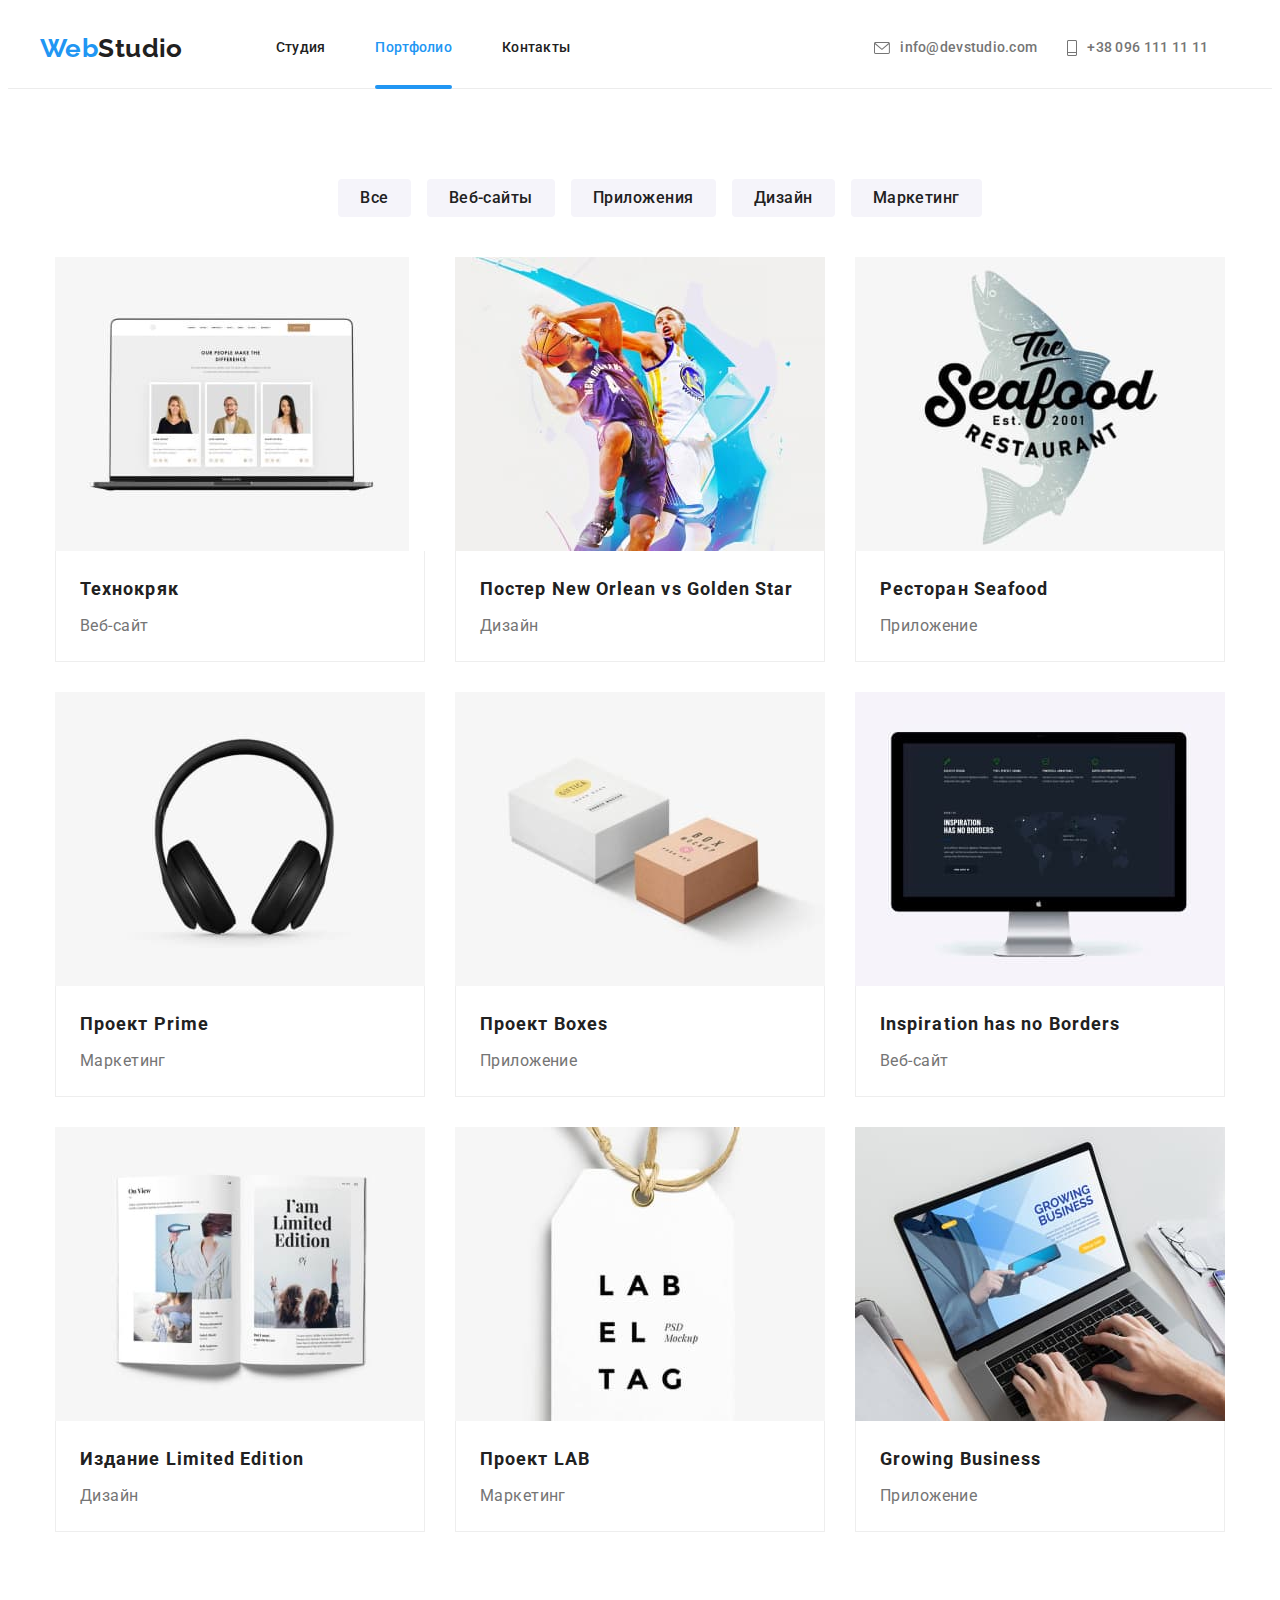
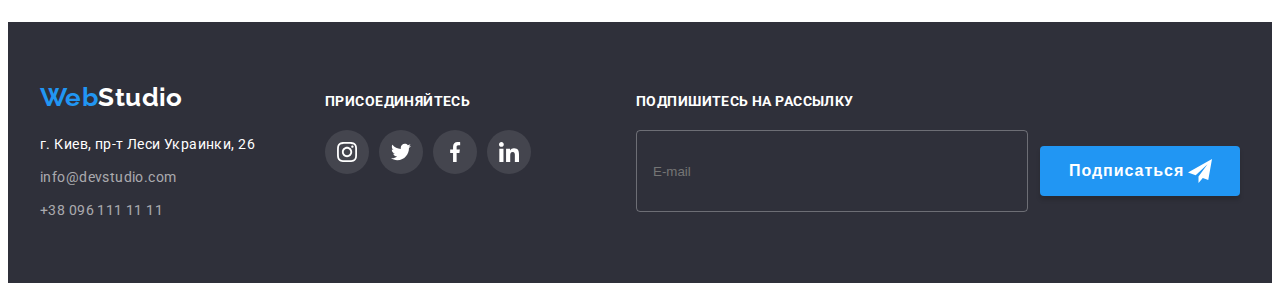
==== commit 73831dc9: "hw-08" ====
--- a/portfolio.html
+++ b/portfolio.html
@@ -389,7 +389,7 @@
         <a href="#" class="footer__logo-link">Web<span class="footer__logo-color">Studio</span></a>
         <address class="footer__address">
           <ul class="footer__contact">
-            <li class="footer__address-contact-address">
+            <li class="footer__address-contact">
               <a class="footer__address-link" href="#">г. Киев, пр-т Леси Украинки, 26</a>
             </li>
             <li class="footer__address-contact">
--- a/css/main.min.css
+++ b/css/main.min.css
@@ -1 +1 @@
-:root{--main-title-color: #fff;--primery-text-colot: #212121;--tiele-text-color: #757575;--accent-color: #2196F3;--accent-color-hover: #188CE8;--primery-button-colot: #fff;--logo-header-color: #212121;--logo-footer-color: #fff;--input-color-bacgraund: #fff;--border-header-color: #ECECEC;--form-modal-icon: #212121;--form-modal-lable-text: #2196f3;--form-modal-input-textarea: rgba(117, 117, 117, 0.5);--imput-color-placeholder: #bebebe}body{font-family:"Roboto",sans-serif;font-size:14px;letter-spacing:.03em;background-color:#fff;color:var(--primery-text-colot)}h1,h2,h3,h4,h5,h6,p,ul{margin:0}img{display:block;max-width:100%;height:auto}.section{padding-bottom:90px;padding-top:90px}@media screen and (max-width: 1199px){.section{padding-bottom:60px;padding-top:60px}}.container{margin-left:auto;margin-right:auto;padding-left:15px;padding-right:15px}@media screen and (min-width: 480px){.container{width:480px}}@media screen and (min-width: 768px){.container{width:768px}}@media screen and (min-width: 1200px){.container{width:1200px}}@media screen and (max-width: 479px){.mobile-container{padding:34px 30px}}@media screen and (max-width: 767px){.mobile-container{display:none;position:absolute;top:0;left:0;width:100%;background-color:#fff;text-align:center;padding:48px 40px;z-index:900}}@media screen and (min-width: 768px){.mobile-container{display:-webkit-box;display:-ms-flexbox;display:flex;gap:84px}}@media screen and (min-width: 1200px){.mobile-container{gap:304px}}.mobile-container.is-open{display:-webkit-box;display:-ms-flexbox;display:flex;-webkit-box-orient:vertical;-webkit-box-direction:normal;-ms-flex-direction:column;flex-direction:column;-ms-flex-line-pack:start;align-content:flex-start;-webkit-box-pack:justify;-ms-flex-pack:justify;justify-content:space-between;width:100vw;height:100vh}.advantage__title{width:1px;height:1px;margin:-1px;border:0;padding:0;white-space:nowrap;-webkit-clip-path:inset(100%);clip-path:inset(100%);clip:rect(0 0 0 0);overflow:hidden}.clients__list,.servisces__text-button,.portfolio-project,.footer__join-social,.footer__contact,.team__list,.team__social,.work__list,.advantage__list,.header__site-nav,.header__contact-site,.header__social-list{padding:0;margin:0;list-style:none}.header__contact-link{display:-webkit-box;display:-ms-flexbox;display:flex;-webkit-box-align:center;-ms-flex-align:center;align-items:center}.clients__list,.portfolio-project,.team__list{display:-webkit-box;display:-ms-flexbox;display:flex;-ms-flex-wrap:wrap;flex-wrap:wrap}@media screen and (min-width: 767px){.header__main-nav{margin-left:88px;margin-bottom:0px}}@media screen and (min-width: 1200px){.header__main-nav{margin-left:93px;margin-bottom:0px}}.header{border-bottom:1px solid var(--border-header-color);position:relative}.header__contact-heder-nav{display:-webkit-box;display:-ms-flexbox;display:flex;-webkit-box-align:center;-ms-flex-align:center;align-items:center;min-height:60px}@media screen and (max-width: 767px){.header__contact-heder-nav{width:100%;-webkit-box-pack:justify;-ms-flex-pack:justify;justify-content:space-between}}.header__site-nav{display:-webkit-box;display:-ms-flexbox;display:flex;-webkit-box-orient:vertical;-webkit-box-direction:normal;-ms-flex-direction:column;flex-direction:column;-webkit-box-align:start;-ms-flex-align:start;align-items:flex-start;gap:32px}@media screen and (min-width: 768px){.header__site-nav{-webkit-box-orient:horizontal;-webkit-box-direction:normal;-ms-flex-direction:row;flex-direction:row;gap:50px}}.header__link{font-style:normal;font-weight:500;font-size:40px;line-height:1.17;letter-spacing:.02em;text-decoration:none;padding:16px 0px;-webkit-transition:color 250ms cubic-bezier(0.4, 0, 0.2, 1);transition:color 250ms cubic-bezier(0.4, 0, 0.2, 1);color:var(--title-text-color)}@media screen and (min-width: 768px){.header__link{display:block;position:relative;padding-top:32px;padding-bottom:32px;font-size:14px;line-height:1.14}.header__link--active{color:var(--accent-color)}.header__link--active::after{content:"";position:absolute;bottom:-1px;display:block;width:100%;height:4px;border-radius:2px;background-color:var(--accent-color)}}.header__link:hover,.header__link:focus,.header__link:active{color:var(--accent-color)}.header__social-list{display:-webkit-box;display:-ms-flexbox;display:flex}@media screen and (max-width: 377px){.header__social-list{-ms-flex-wrap:wrap;flex-wrap:wrap;row-gap:10px}}@media screen and (min-width: 768px){.header__social-list{display:none}}.header__social-item:not(:last-child){border-right:1px solid rgba(33,33,33,.2);margin-right:10px}.header__social-link{padding-right:10px;text-decoration:none;color:var(--accent-color)}.header__logo-link{font-family:"Raleway";font-weight:700;font-size:26px;line-height:1.19;text-decoration:none;color:var(--accent-color)}.header__logo-color{color:var(--logo-header-color)}.logo__text--white{color:var(--logo-footer-color)}.logo__footer{display:inline-block;margin-bottom:20px}.header__button{display:-webkit-inline-box;display:-ms-inline-flexbox;display:inline-flex;margin:0;padding:0;border:none;background-color:rgba(0,0,0,0);cursor:pointer;z-index:990}@media screen and (min-width: 768px){.header__button{display:none}}.header__button:hover .icon-menu-close,.header__button:hover .icon-menu-open{fill:var(--accent-color)}.header__button .icon-menu-close{display:none}.header__button.is-open .icon-menu-close{display:block}.header__button.is-open .icon-menu-open{display:none}.header__contact-site{display:-webkit-box;display:-ms-flexbox;display:flex;-webkit-box-orient:vertical;-webkit-box-direction:reverse;-ms-flex-direction:column-reverse;flex-direction:column-reverse}@media screen and (min-width: 768px){.header__contact-site{-webkit-box-orient:vertical;-webkit-box-direction:normal;-ms-flex-direction:column;flex-direction:column;-webkit-box-pack:center;-ms-flex-pack:center;justify-content:center}}@media screen and (min-width: 1200px){.header__contact-site{display:-webkit-box;display:-ms-flexbox;display:flex;-webkit-box-orient:horizontal;-webkit-box-direction:normal;-ms-flex-direction:row;flex-direction:row;gap:30px;-webkit-box-align:center;-ms-flex-align:center;align-items:center}}.header__contact-link{font-weight:500;font-size:24px;font-style:normal;line-height:1.17;letter-spacing:.02em;text-decoration:none;padding:16px 0px;-webkit-transition:color 250ms cubic-bezier(0.4, 0, 0.2, 1);transition:color 250ms cubic-bezier(0.4, 0, 0.2, 1);color:var(--tiele-text-color)}@media screen and (min-width: 768px){.header__contact-link{line-height:1.14;font-size:12px;padding:5px 0px}}@media screen and (min-width: 1200px){.header__contact-link{font-size:14px}}.header__contact-link:hover,.header__contact-link:focus,.header__contact-link:active{color:var(--accent-color)}.header__contact-link--size{font-size:34px}@media screen and (max-width: 377px){.header__contact-link--size{font-size:24px}}@media screen and (min-width: 768px){.header__contact-link--size{font-size:12px}}@media screen and (min-width: 1200px){.header__contact-link--size{font-size:14px}}.header__icon{display:none}@media screen and (min-width: 768px){.header__icon{display:block;fill:currentColor;margin-right:8px}}@media screen and (min-width: 1200px){.header__icon{margin-right:10px}}@media screen and (max-width: 1199px){.header__icon--size-mail{width:14x;height:10px}}@media screen and (min-width: 1200px){.header__icon--size-mail{width:16px;height:12px}}@media screen and (min-width: 1200px){.header__icon--size-phone{width:10px;height:14px}}@media screen and (min-width: 1200px){.header__icon--size-phone{width:10px;height:16px}}.hero{margin-left:auto;margin-right:auto;padding-top:118px;padding-bottom:118px;text-align:center;background-image:-webkit-gradient(linear, left top, right top, from(rgba(47, 48, 58, 0.4)), to(rgba(47, 48, 58, 0.4))),url("../images-svg/hero/hero-backgraund-480px@1x.jpg");background-image:linear-gradient(to right, rgba(47, 48, 58, 0.4), rgba(47, 48, 58, 0.4)),url("../images-svg/hero/hero-backgraund-480px@1x.jpg");background-repeat:no-repeat;background-size:cover;background-position:center;background-color:#2f303a}@media screen and (min-device-pixel-ratio: 2),screen and (-webkit-min-device-pixel-ratio: 2),screen and (min-resolution: 192dpi),screen and (min-resolution: 2dppx){.hero{background-image:-webkit-gradient(linear, left top, right top, from(rgba(47, 48, 58, 0.4)), to(rgba(47, 48, 58, 0.4))),url("../images-svg/hero/hero-backgraund-480px@2x.jpg");background-image:linear-gradient(to right, rgba(47, 48, 58, 0.4), rgba(47, 48, 58, 0.4)),url("../images-svg/hero/hero-backgraund-480px@2x.jpg")}}@media screen and (min-width: 576px){.hero{background-image:-webkit-gradient(linear, left top, right top, from(rgba(47, 48, 58, 0.4)), to(rgba(47, 48, 58, 0.4))),url("../images-svg/hero/hero-backgraund-768px@1x.jpg");background-image:linear-gradient(to right, rgba(47, 48, 58, 0.4), rgba(47, 48, 58, 0.4)),url("../images-svg/hero/hero-backgraund-768px@1x.jpg")}}@media screen and (min-width: 576px)and (min-device-pixel-ratio: 2),screen and (min-width: 576px)and (-webkit-min-device-pixel-ratio: 2),screen and (min-width: 576px)and (min-resolution: 192dpi),screen and (min-width: 576px)and (min-resolution: 2dppx){.hero{background-image:-webkit-gradient(linear, left top, right top, from(rgba(47, 48, 58, 0.4)), to(rgba(47, 48, 58, 0.4))),url("../images-svg/hero/hero-backgraund-768px@2x.jpg");background-image:linear-gradient(to right, rgba(47, 48, 58, 0.4), rgba(47, 48, 58, 0.4)),url("../images-svg/hero/hero-backgraund-768px@2x.jpg")}}@media screen and (min-width: 1200px){.hero{padding-top:200px;padding-bottom:200px;max-width:1600px;background-image:-webkit-gradient(linear, left top, right top, from(rgba(47, 48, 58, 0.4)), to(rgba(47, 48, 58, 0.4))),url("../images-svg/hero/hero-backgraund-1600px@1x.jpg");background-image:linear-gradient(to right, rgba(47, 48, 58, 0.4), rgba(47, 48, 58, 0.4)),url("../images-svg/hero/hero-backgraund-1600px@1x.jpg")}}@media screen and (min-width: 1200px)and (min-device-pixel-ratio: 2),screen and (min-width: 1200px)and (-webkit-min-device-pixel-ratio: 2),screen and (min-width: 1200px)and (min-resolution: 192dpi),screen and (min-width: 1200px)and (min-resolution: 2dppx){.hero{background-image:-webkit-gradient(linear, left top, right top, from(rgba(47, 48, 58, 0.4)), to(rgba(47, 48, 58, 0.4))),url("../images-svg/hero/hero-backgraund-1600px@2x.jpg");background-image:linear-gradient(to right, rgba(47, 48, 58, 0.4), rgba(47, 48, 58, 0.4)),url("../images-svg/hero/hero-backgraund-1600px@2x.jpg")}}.hero__title{margin-bottom:30px;color:#fff;font-weight:900;font-size:26px;line-height:1.62;letter-spacing:.06em;text-transform:uppercase}@media screen and (min-width: 768px){.hero__title{max-width:360px;margin-left:auto;margin-right:auto}}@media screen and (min-width: 1200px){.hero__title{max-width:696px;font-size:44px;line-height:1.36}}.hero-button{padding:10px 32px;font-family:inherit;font-weight:700;font-size:16px;line-height:1.88;text-align:center;letter-spacing:.06em;cursor:pointer;color:#fff;background:var(--accent-color);-webkit-box-shadow:0px 4px 4px rgba(0,0,0,.15);box-shadow:0px 4px 4px rgba(0,0,0,.15);border-radius:4px;border:none;-webkit-transition:background-color 250ms cubic-bezier(0.4, 0, 0.2, 1);transition:background-color 250ms cubic-bezier(0.4, 0, 0.2, 1)}.hero-button:hover,.hero-button:focus,.hero-button:active{background-color:var(--accent-color-hover)}.modal{cursor:pointer;position:absolute;top:50%;left:50%;padding:40px;overflow-y:auto;-webkit-transform:translate(-50%, -50%) scale(1);transform:translate(-50%, -50%) scale(1);background-color:#fff;-webkit-box-shadow:0px 1px 3px rgba(0,0,0,.12),0px 1px 1px rgba(0,0,0,.14),0px 2px 1px rgba(0,0,0,.2);box-shadow:0px 1px 3px rgba(0,0,0,.12),0px 1px 1px rgba(0,0,0,.14),0px 2px 1px rgba(0,0,0,.2);border-radius:4px;-webkit-transition-duration:250ms;transition-duration:250ms;-webkit-transition-timing-function:cubic-bezier(0.4, 0, 0.2, 1);transition-timing-function:cubic-bezier(0.4, 0, 0.2, 1)}@media screen and (max-width: 479px){.modal{padding:15px;width:calc(100% - 20px)}}@media screen and (min-width: 480px)and (max-width: 1199px){.modal{width:450px}}.modal__button-close{cursor:pointer;position:absolute;top:8px;right:8px;width:30px;height:30px;border-radius:50%;background:#fff;border:1px solid rgba(0,0,0,.1);-webkit-transition:color 250ms cubic-bezier(0.4, 0, 0.2, 1);transition:color 250ms cubic-bezier(0.4, 0, 0.2, 1)}.modal__icon-close:focus,.modal__icon-close:hover{fill:#2196f3}.modal__icon-close{position:absolute;top:8px;right:8px;width:11px;height:11px;fill:#212121;-webkit-transition-duration:250ms;transition-duration:250ms;-webkit-transition-timing-function:cubic-bezier(0.4, 0, 0.2, 1);transition-timing-function:cubic-bezier(0.4, 0, 0.2, 1)}.form__modal-title{font-family:"Roboto";font-style:normal;font-weight:700;font-size:20px;line-height:1.15;text-align:center;letter-spacing:.03em;color:var(--primery-text-colot);margin-bottom:30px}.form{display:-webkit-box;display:-ms-flexbox;display:flex;-webkit-box-orient:vertical;-webkit-box-direction:normal;-ms-flex-direction:column;flex-direction:column;-webkit-box-align:center;-ms-flex-align:center;align-items:center}.form__modal{margin-bottom:10px;width:100%}.form__modal-lable{text-align:left;display:block;font-family:"Roboto";font-style:normal;font-weight:400;font-size:12px;line-height:1.16;letter-spacing:.03em;color:var(--tiele-text-color);margin-bottom:4px}.form__modal-lable-text{padding-left:.3rem;font-size:12px;line-height:1.17;text-decoration:underline;-webkit-text-decoration-skip-ink:none;text-decoration-skip-ink:none;color:var(--form-modal-lable-text)}@media screen and (min-width: 1200px){.form__modal-lable-text{font-size:14px;line-height:1.17}}.form__modal-input::-webkit-input-placeholder{color:var(--imput-color-placeholder)}.form__modal-input::-moz-placeholder{color:var(--imput-color-placeholder)}.form__modal-input:-ms-input-placeholder{color:var(--imput-color-placeholder)}.form__modal-input::-ms-input-placeholder{color:var(--imput-color-placeholder)}.form__modal-input::placeholder{color:var(--imput-color-placeholder)}.form__modal-input{width:100%;height:40px;padding:12px 42px;background:var(--input-color-bacgraund);border:1px solid rgba(33,33,33,.2);border-radius:4px;-webkit-transition-duration:250ms;transition-duration:250ms;-webkit-transition-timing-function:cubic-bezier(0.4, 0, 0.2, 1);transition-timing-function:cubic-bezier(0.4, 0, 0.2, 1);outline:none}.form__modal-input-textarea{padding:12px 16px;height:120px;font-size:14px;line-height:1.14;letter-spacing:.01em;resize:none}.form__modal-input:focus{border:1px solid #2196f3;border-radius:4px}.form__modal-input:focus+.form__modal-icon{fill:#2196f3}.form__modal-inner{position:relative}.form__modal-icon{position:absolute;left:15px;top:50%;-webkit-transform:translateY(-50%);transform:translateY(-50%);width:18px;height:18px;color:var(--form-modal-icon);-webkit-transition-duration:250ms;transition-duration:250ms;-webkit-transition-timing-function:cubic-bezier(0.4, 0, 0.2, 1);transition-timing-function:cubic-bezier(0.4, 0, 0.2, 1)}.form__modal-button{cursor:pointer;color:#fff;background-color:#2196f3;font-style:normal;font-weight:700;font-size:16px;line-height:1.8;letter-spacing:.06em;width:200px;height:50px;border:none;-webkit-box-shadow:0px 4px 4px rgba(0,0,0,.15);box-shadow:0px 4px 4px rgba(0,0,0,.15);border-radius:4px;-webkit-transition-duration:250ms;transition-duration:250ms;-webkit-transition-timing-function:cubic-bezier(0.4, 0, 0.2, 1);transition-timing-function:cubic-bezier(0.4, 0, 0.2, 1)}.backdrop{position:fixed;top:0;left:0;width:100%;height:100%;display:-webkit-box;display:-ms-flexbox;display:flex;-webkit-box-pack:center;-ms-flex-pack:center;justify-content:center;-webkit-box-align:center;-ms-flex-align:center;align-items:center;opacity:1;z-index:1;-webkit-transition-duration:250ms;transition-duration:250ms;-webkit-transition-timing-function:cubic-bezier(0.4, 0, 0.2, 1);transition-timing-function:cubic-bezier(0.4, 0, 0.2, 1)}.backdrop.is-hidden{opacity:0;pointer-events:none;visibility:hidden}.backdrop.is-hidden .modal{-webkit-transform:translate(-50%, -50%) scale(2);transform:translate(-50%, -50%) scale(2)}.button:hover,.button:focus{color:var(--primery-button-colot);background-color:#188ce8;-webkit-box-shadow:0px 3px 1px rgba(0,0,0,.1),0px 1px 2px rgba(0,0,0,.08),0px 2px 2px rgba(0,0,0,.12);box-shadow:0px 3px 1px rgba(0,0,0,.1),0px 1px 2px rgba(0,0,0,.08),0px 2px 2px rgba(0,0,0,.12);border-radius:4px}@media screen and (min-width: 768px){.advantage__list{display:-webkit-box;display:-ms-flexbox;display:flex;-ms-flex-wrap:wrap;flex-wrap:wrap;margin:-15px}}@media screen and (min-width: 768px){.features{width:calc((100% - 60px)/2);margin:15px}}@media screen and (min-width: 1200px){.features{width:calc((100% - 120px)/4);margin:15px}}@media screen and (max-width: 767px){.features:not(:last-child){margin-bottom:30px}}.features__title{margin-bottom:10px;font-weight:700;font-size:14px;line-height:1.14;text-transform:uppercase}@media screen and (max-width: 767px){.features__title{text-align:center}}.features__text{font-size:14px;line-height:1.71;color:var(--primary-text-color)}.features__item{display:-webkit-box;display:-ms-flexbox;display:flex;-webkit-box-pack:center;-ms-flex-pack:center;justify-content:center;-webkit-box-align:center;-ms-flex-align:center;align-items:center;max-width:100%;height:120px;margin-bottom:30px;background:#f5f4fa;border-radius:4px}.work{padding-top:0}.work__list{display:-webkit-box;display:-ms-flexbox;display:flex}.work__images{position:relative;margin-right:30px}.work__images:nth-child(3n){margin-right:0}.work__text{position:absolute;bottom:0;display:-webkit-box;display:-ms-flexbox;display:flex;height:70px;width:100%;-webkit-box-pack:center;-ms-flex-pack:center;justify-content:center;-webkit-box-align:center;-ms-flex-align:center;align-items:center;font-weight:700;font-size:14px;line-height:1.14;text-align:center;letter-spacing:.03em;text-transform:uppercase;color:#fff;background:rgba(47,48,58,.8)}@media screen and (max-width: 1199px){.work{display:none}}.team{background:#f5f4fa}.team__list{-webkit-box-pack:center;-ms-flex-pack:center;justify-content:center;gap:30px}.team__list .team__border{width:450px;background:#fff;-webkit-box-shadow:0px 1px 3px rgba(0,0,0,.12),0px 1px 1px rgba(0,0,0,.14),0px 2px 1px rgba(0,0,0,.2);box-shadow:0px 1px 3px rgba(0,0,0,.12),0px 1px 1px rgba(0,0,0,.14),0px 2px 1px rgba(0,0,0,.2);border-radius:0px 0px 4px 4px}@media screen and (min-width: 768px){.team__list .team__border{width:354px}}@media screen and (min-width: 1200px){.team__list .team__border{width:270px}}.team__list .team__title{font-weight:500;margin-top:30px;margin-bottom:10px;font-size:16px;line-height:1.19;text-align:center}.team__list .team__text{margin-bottom:16px;font-size:16px;line-height:1.19;text-align:center}.team__social{display:-webkit-box;display:-ms-flexbox;display:flex;-webkit-box-pack:center;-ms-flex-pack:center;justify-content:center;margin-bottom:30px}.social__link{display:-webkit-box;display:-ms-flexbox;display:flex;-webkit-box-pack:center;-ms-flex-pack:center;justify-content:center;-webkit-box-align:center;-ms-flex-align:center;align-items:center;width:44px;height:44px;border-radius:50%;background-color:rgba(0,0,0,0);-webkit-transition:background-color 250ms cubic-bezier(0.4, 0, 0.2, 1),-webkit-filter 250ms cubic-bezier(0.4, 0, 0.2, 1);transition:background-color 250ms cubic-bezier(0.4, 0, 0.2, 1),-webkit-filter 250ms cubic-bezier(0.4, 0, 0.2, 1);transition:background-color 250ms cubic-bezier(0.4, 0, 0.2, 1),filter 250ms cubic-bezier(0.4, 0, 0.2, 1);transition:background-color 250ms cubic-bezier(0.4, 0, 0.2, 1),filter 250ms cubic-bezier(0.4, 0, 0.2, 1),-webkit-filter 250ms cubic-bezier(0.4, 0, 0.2, 1)}.social__link:hover,.social__link:focus,.social__link:active{background:var(--accent-color);-webkit-filter:drop-shadow(0px 4px 4px rgba(0, 0, 0, 0.25));filter:drop-shadow(0px 4px 4px rgba(0, 0, 0, 0.25))}.social__link:hover .social__icon,.social__link:focus .social__icon,.social__link:active .social__icon{fill:#fff}.social__icon{fill:#afb1b8;-webkit-transition:fill 250ms cubic-bezier(0.4, 0, 0.2, 1);transition:fill 250ms cubic-bezier(0.4, 0, 0.2, 1)}.team__social .social+.social{margin-left:10px}.footer__logo-link{font-family:"Raleway";font-weight:700;font-size:26px;line-height:1.19;text-decoration:none;color:var(--accent-color)}.footer__logo-color{color:var(--logo-footer-color)}.footer{padding-top:60px;padding-bottom:60px;background-color:#2f303a}@media screen and (max-width: 1199px){.footer__item{display:-webkit-box;display:-ms-flexbox;display:flex;-ms-flex-wrap:wrap;flex-wrap:wrap;-webkit-box-pack:center;-ms-flex-pack:center;justify-content:center;-webkit-box-align:baseline;-ms-flex-align:baseline;align-items:baseline;-webkit-column-gap:165px;-moz-column-gap:165px;column-gap:165px}}@media screen and (min-width: 1200px){.footer__item{display:-webkit-box;display:-ms-flexbox;display:flex;-ms-flex-wrap:nowrap;flex-wrap:nowrap;-webkit-box-align:baseline;-ms-flex-align:baseline;align-items:baseline}}.ffooter__address-contact{margin-bottom:9px}.ffooter__address-contact:last-child{margin-bottom:0}.footer__contact{display:inline-block}.footer__address-link{margin-bottom:9px;text-decoration:none;font-style:normal;font-size:14px;line-height:1.71;color:#fff}.footer__contact-link{display:inline-block;font-style:normal;font-size:14px;line-height:1.71;text-decoration:none;color:rgba(255,255,255,.6);-webkit-transition:color 250ms cubic-bezier(0.4, 0, 0.2, 1);transition:color 250ms cubic-bezier(0.4, 0, 0.2, 1)}.footer__contact-link:hover,.footer__contact-link:focus,.footer__contact-link:active{color:var(--accent-color)}.footer__join-text{font-weight:700;font-size:14px;line-height:1.14;letter-spacing:.03em;text-transform:uppercase;color:#fff;margin-bottom:20px}.footer__container-address{text-align:center}@media screen and (min-width: 1200px){.footer__container-address{text-align:left;margin-right:70px}}@media screen and (max-width: 1199px){.footer__container-address{margin-bottom:60px}}.footer__join{display:-webkit-box;display:-ms-flexbox;display:flex;-webkit-box-orient:vertical;-webkit-box-direction:normal;-ms-flex-direction:column;flex-direction:column;-webkit-box-align:center;-ms-flex-align:center;align-items:center;margin-bottom:60px}@media screen and (min-width: 768px){.footer__join{margin-bottom:0}}@media screen and (min-width: 1200px){.footer__join{-webkit-box-align:start;-ms-flex-align:start;align-items:flex-start}}.footer__join-social{display:-webkit-box;display:-ms-flexbox;display:flex}.footer__join-social .footer__social+.footer__social{margin-left:10px}.footer__social-item{display:-webkit-box;display:-ms-flexbox;display:flex;-webkit-box-pack:center;-ms-flex-pack:center;justify-content:center;-webkit-box-align:center;-ms-flex-align:center;align-items:center;width:44px;height:44px}.footer__link{display:inline-block;width:44px;height:44px;border-radius:50%;background-color:rgba(255,255,255,.1);-webkit-transition:background-color 250ms cubic-bezier(0.4, 0, 0.2, 1);transition:background-color 250ms cubic-bezier(0.4, 0, 0.2, 1)}.footer__link:hover,.footer__link:focus,.footer__link:active{background-color:var(--accent-color)}.footer__social-icon{display:block;margin:auto;height:100%;fill:#fff}.servisces__title{display:none}.servisces__button{-webkit-box-pack:center;-ms-flex-pack:center;justify-content:center;display:-webkit-box;display:-ms-flexbox;display:flex;margin-bottom:50px}.servisces__text-button{margin-right:8px}.services .servisces__pointer:hover,.services .servisces__pointer:focus{color:var(--primery-button-colot);background-color:#2196f3;-webkit-box-shadow:0px 3px 1px rgba(0,0,0,.1),0px 1px 2px rgba(0,0,0,.08),0px 2px 2px rgba(0,0,0,.12);box-shadow:0px 3px 1px rgba(0,0,0,.1),0px 1px 2px rgba(0,0,0,.08),0px 2px 2px rgba(0,0,0,.12);border-radius:4px}.servisces__pointer{cursor:pointer;color:var(--primery-text-colot);background-color:#f5f4fa;padding-top:6px;padding-right:22px;padding-bottom:6px;padding-left:22px;font-weight:500;font-size:16px;line-height:1.62;letter-spacing:.03em;border-radius:4px;border:none;-webkit-transition-duration:250ms;transition-duration:250ms;-webkit-transition-timing-function:cubic-bezier(0.4, 0, 0.2, 1);transition-timing-function:cubic-bezier(0.4, 0, 0.2, 1)}.service .title{font-weight:700;font-size:18px;line-height:3;letter-spacing:.06em}.servisces__button{list-style-type:none;display:-webkit-box;display:-ms-flexbox;display:flex;-ms-flex-wrap:wrap;flex-wrap:wrap;margin-bottom:40px;gap:8px}@media screen and (min-width: 768px){.servisces__button{-webkit-box-pack:center;-ms-flex-pack:center;justify-content:center}}.servisces__text-button{margin-right:8px}.servisces__text-button:nth-child(5n){margin-right:0}.servisces__pointer{padding:6px 22px;font-family:inherit;font-weight:500;font-size:16px;line-height:1.62;text-align:center;cursor:pointer;background:#f5f4fa;border-radius:4px;border:none;-webkit-transition:background-color 250ms cubic-bezier(0.4, 0, 0.2, 1),color 250ms cubic-bezier(0.4, 0, 0.2, 1),-webkit-box-shadow 250ms cubic-bezier(0.4, 0, 0.2, 1);transition:background-color 250ms cubic-bezier(0.4, 0, 0.2, 1),color 250ms cubic-bezier(0.4, 0, 0.2, 1),-webkit-box-shadow 250ms cubic-bezier(0.4, 0, 0.2, 1);transition:background-color 250ms cubic-bezier(0.4, 0, 0.2, 1),color 250ms cubic-bezier(0.4, 0, 0.2, 1),box-shadow 250ms cubic-bezier(0.4, 0, 0.2, 1);transition:background-color 250ms cubic-bezier(0.4, 0, 0.2, 1),color 250ms cubic-bezier(0.4, 0, 0.2, 1),box-shadow 250ms cubic-bezier(0.4, 0, 0.2, 1),-webkit-box-shadow 250ms cubic-bezier(0.4, 0, 0.2, 1)}.servisces__pointer:hover,.servisces__pointer:focus,.servisces__pointer:active{background-color:var(--accent-color);color:#fff;-webkit-box-shadow:0px 3px 1px rgba(0,0,0,.1),0px 1px 2px rgba(0,0,0,.08),0px 2px 2px rgba(0,0,0,.12);box-shadow:0px 3px 1px rgba(0,0,0,.1),0px 1px 2px rgba(0,0,0,.08),0px 2px 2px rgba(0,0,0,.12)}.portfolio-project{gap:30px}@media screen and (min-width: 1200px){.portfolio-project{-webkit-box-pack:center;-ms-flex-pack:center;justify-content:center}}.portfolio-project__inner{padding:20px 24px;border-left:1px solid #eee;border-right:1px solid #eee;border-bottom:1px solid #eee}@media screen and (min-width: 768px){.portfolio-project__inner{padding:20px 24px}}@media screen and (min-width: 768px)and (max-width: 1199px){.portfolio-project__inner--height{padding-bottom:56px}}.portfolio-project__title{margin-bottom:4px;font-weight:700;font-size:18px;line-height:2;letter-spacing:.06em}.portfolio-project__text{font-size:16px;line-height:1.88;color:var(-tiele-text-color)}.portfolio__project-list{display:block;display:inline-block;width:450px;background:#fff}@media screen and (min-width: 768px){.portfolio__project-list{width:354px}}@media screen and (min-width: 1200px){.portfolio__project-list{width:370px}}.portfolio__project-item{display:block;text-decoration:none;color:var(--title-text-color)}.portfolio__project-item:hover{outline:none;cursor:pointer;-webkit-box-shadow:0px 1px 1px rgba(0,0,0,.12),0px 4px 4px rgba(0,0,0,.06),1px 4px 6px rgba(0,0,0,.16);box-shadow:0px 1px 1px rgba(0,0,0,.12),0px 4px 4px rgba(0,0,0,.06),1px 4px 6px rgba(0,0,0,.16);-webkit-transition-property:color,background-color,border,-webkit-box-shadow;transition-property:color,background-color,border,-webkit-box-shadow;transition-property:color,background-color,box-shadow,border;transition-property:color,background-color,box-shadow,border,-webkit-box-shadow;-webkit-transition-duration:250ms;transition-duration:250ms;-webkit-transition-timing-function:cubic-bezier(0.4, 0, 0.2, 1);transition-timing-function:cubic-bezier(0.4, 0, 0.2, 1)}.portfolio__project-overlay{overflow:hidden;position:relative}.portfolio__project-overlay-hover{width:100%;height:100%;position:absolute;top:0;left:0;-webkit-transform:translateY(101%);transform:translateY(101%);-webkit-transition-property:-webkit-transform;transition-property:-webkit-transform;transition-property:transform;transition-property:transform, -webkit-transform;-webkit-transition-duration:250ms;transition-duration:250ms;-webkit-transition-timing-function:cubic-bezier(0.4, 0, 0.2, 1);transition-timing-function:cubic-bezier(0.4, 0, 0.2, 1)}.portfolio__project-overlay-text{width:100%;height:100%;font-weight:400;font-size:18px;line-height:1.56;letter-spacing:.03em;color:#fff;padding:73px 24px;background:rgba(33,150,243,.9)}@media screen and (max-width: 320px){.portfolio__project-overlay-text{padding:12px 12px;font-size:12px}}@media screen and (min-width: 375px){.portfolio__project-overlay-text{padding:24px 24px;font-size:18px}}@media screen and (min-width: 375px){.portfolio__project-overlay-text{padding:49px 24px}}@media screen and (min-width: 1200px){.portfolio__project-overlay-text{padding:63px 24px}}.portfolio__project-item:hover .portfolio__project-overlay-hover{-webkit-transform:translateY(0);transform:translateY(0)}.portfolio__project-item{display:block;text-decoration:none}.portfolio__project-list .portfolio__project-item:hover,.portfolio__project-list .portfolio__project-item:focus{-webkit-box-shadow:0px 1px 1px rgba(0,0,0,.12),0px 4px 4px rgba(0,0,0,.06),1px 4px 6px rgba(0,0,0,.16);box-shadow:0px 1px 1px rgba(0,0,0,.12),0px 4px 4px rgba(0,0,0,.06),1px 4px 6px rgba(0,0,0,.16);-webkit-transition-duration:250ms;transition-duration:250ms;-webkit-transition-timing-function:cubic-bezier(0.4, 0, 0.2, 1);transition-timing-function:cubic-bezier(0.4, 0, 0.2, 1)}.portfolio__project-overlay{position:relative;overflow:hidden}.portfolio__project-overlay:hover .portfolio__project-overlay-text{-webkit-transform:translateY(0);transform:translateY(0)}.portfolio__project-overlay-text{position:absolute;bottom:0;padding:63px 24px;width:100%;height:100%;font-size:18px;line-height:1.56;color:#fff;background-color:rgba(33,150,243,.9);-webkit-transform:translateY(101%);transform:translateY(101%);-webkit-transition:-webkit-transform 250ms cubic-bezier(0.4, 0, 0.2, 1);transition:-webkit-transform 250ms cubic-bezier(0.4, 0, 0.2, 1);transition:transform 250ms cubic-bezier(0.4, 0, 0.2, 1);transition:transform 250ms cubic-bezier(0.4, 0, 0.2, 1), -webkit-transform 250ms cubic-bezier(0.4, 0, 0.2, 1)}.clients__list{-webkit-box-pack:center;-ms-flex-pack:center;justify-content:center;margin:-15px}.clients__items{display:block;-webkit-box-sizing:border-box;box-sizing:border-box;width:170px;height:92px;margin:15px;border:1px solid #afb1b8;border-radius:4px;-webkit-transition:border 250ms cubic-bezier(0.4, 0, 0.2, 1),border-radius 250ms cubic-bezier(0.4, 0, 0.2, 1);transition:border 250ms cubic-bezier(0.4, 0, 0.2, 1),border-radius 250ms cubic-bezier(0.4, 0, 0.2, 1)}@media screen and (min-width: 320px){.clients__items{width:226px}}@media screen and (min-width: 480px){.clients__items{width:210px}}@media screen and (min-width: 768px){.clients__items{width:226px}}@media screen and (min-width: 1200px){.clients__items{width:170px}}.clients__items:hover,.clients__items:focus,.clients__items:active{border:1px solid var(--accent-color);border-radius:4px}.clients__icon{fill:#afb1b8;-webkit-transition:fill 250ms cubic-bezier(0.4, 0, 0.2, 1);transition:fill 250ms cubic-bezier(0.4, 0, 0.2, 1)}.clients__link{display:-webkit-box;display:-ms-flexbox;display:flex;-webkit-box-pack:center;-ms-flex-pack:center;justify-content:center;-webkit-box-align:center;-ms-flex-align:center;align-items:center;width:100%;height:100%}.clients__link:hover .clients__icon,.clients__link:focus .clients__icon,.clients__link:active .clients__icon{fill:var(--accent-color)}.checkbox{margin-bottom:30px;display:-webkit-box;display:-ms-flexbox;display:flex;-ms-flex-wrap:wrap;flex-wrap:wrap}.checkbox__lable{display:-webkit-box;display:-ms-flexbox;display:flex;font-weight:400;font-size:12px;letter-spacing:.03em;color:var(--tiele-text-color);-ms-flex-negative:0;flex-shrink:0;margin-top:0px;padding-left:24px;display:inline-block;position:relative}@media screen and (min-width: 1200px){.checkbox__lable{font-size:14px;line-height:1.71}}.checkbox__input{-webkit-appearance:none;-moz-appearance:none;appearance:none}.checkbox__icon{position:absolute;left:0;top:50%;-webkit-transform:translateY(-50%);transform:translateY(-50%)}.checkbox__icon-check{position:absolute;fill:#fff;background:#2196f3;border:.2px solid #2196f3;border-radius:2px;opacity:0;-webkit-transition:opacity 250ms cubic-bezier(0.4, 0, 0.2, 1);transition:opacity 250ms cubic-bezier(0.4, 0, 0.2, 1)}.checkbox__input:checked~.checkbox__icon-check{opacity:1}@media screen and (max-width: 1199px){.subscribe{text-align:center}}@media screen and (min-width: 1200px){.subscribe{margin-left:auto}}.subscribe__title{margin-bottom:20px;font-weight:700;font-size:14px;line-height:1.14;letter-spacing:.03em;text-transform:uppercase;color:#fff}.subscribe__footer{display:-webkit-box;display:-ms-flexbox;display:flex}@media screen and (max-width: 1199px){.subscribe__footer{-webkit-box-orient:vertical;-webkit-box-direction:normal;-ms-flex-direction:column;flex-direction:column;-webkit-box-align:center;-ms-flex-align:center;align-items:center}}@media screen and (min-width: 1200px){.subscribe__footer{-webkit-box-align:center;-ms-flex-align:center;align-items:center}}.subscribe__footer__input{min-height:50px;padding:15px 16px;margin-bottom:20px;border:1px solid rgba(255,255,255,.3);background-color:rgba(0,0,0,0);border-radius:4px;color:#fff;-webkit-transition:border 250ms cubic-bezier(0.4, 0, 0.2, 1);transition:border 250ms cubic-bezier(0.4, 0, 0.2, 1)}@media screen and (max-width: 479px){.subscribe__footer__input{width:220px;color:#fff}}@media screen and (min-width: 480px){.subscribe__footer__input{width:450px;color:#fff}}@media screen and (min-width: 1200px){.subscribe__footer__input{margin-bottom:0;width:358px;margin-right:12px;color:#fff}}.button-footer{display:-webkit-box;display:-ms-flexbox;display:flex;-webkit-box-align:center;-ms-flex-align:center;align-items:center;letter-spacing:.06em;width:200px;height:50px;padding:10px 28px 10px 29px;font-style:normal;font-weight:700;font-size:16px;line-height:1.88;background-color:var(--accent-color);color:#fff;-webkit-box-shadow:0px 4px 4px rgba(0,0,0,.15);box-shadow:0px 4px 4px rgba(0,0,0,.15);border-radius:4px;border:none;cursor:pointer;-webkit-transition:background-color 250ms cubic-bezier(0.4, 0, 0.2, 1);transition:background-color 250ms cubic-bezier(0.4, 0, 0.2, 1)}.button-footer:hover,.button-footer:focus{background-color:#188ce8}.button-footer__icon{margin-left:auto}.work__title,.section__title,.clients__title{margin-bottom:50px;font-weight:700;font-size:36px;line-height:1.17;text-align:center}/*# sourceMappingURL=main.min.css.map */+:root{--main-title-color: #fff;--primery-text-colot: #212121;--tiele-text-color: #757575;--accent-color: #2196F3;--accent-color-hover: #188CE8;--primery-button-colot: #fff;--logo-header-color: #212121;--logo-footer-color: #fff;--input-color-bacgraund: #fff;--border-header-color: #ECECEC;--form-modal-icon: #212121;--form-modal-lable-text: #2196f3;--form-modal-input-textarea: rgba(117, 117, 117, 0.5);--imput-color-placeholder: #bebebe}body{font-family:"Roboto",sans-serif;font-size:14px;letter-spacing:.03em;background-color:#fff;color:var(--primery-text-colot)}h1,h2,h3,h4,h5,h6,p,ul{margin:0}img{display:block;max-width:100%;height:auto}.section{padding-bottom:90px;padding-top:90px}@media screen and (max-width: 1199px){.section{padding-bottom:60px;padding-top:60px}}.container{margin-left:auto;margin-right:auto;padding-left:15px;padding-right:15px}@media screen and (min-width: 480px){.container{width:480px}}@media screen and (min-width: 768px){.container{width:768px}}@media screen and (min-width: 1200px){.container{width:1200px}}@media screen and (max-width: 479px){.mobile-container{padding:34px 30px}}@media screen and (max-width: 767px){.mobile-container{display:none;position:absolute;top:0;left:0;width:100%;background-color:#fff;text-align:center;padding:48px 40px;z-index:900}}@media screen and (min-width: 768px){.mobile-container{display:-webkit-box;display:-ms-flexbox;display:flex;gap:84px}}@media screen and (min-width: 1200px){.mobile-container{gap:304px}}.mobile-container.is-open{display:-webkit-box;display:-ms-flexbox;display:flex;-webkit-box-orient:vertical;-webkit-box-direction:normal;-ms-flex-direction:column;flex-direction:column;-ms-flex-line-pack:start;align-content:flex-start;-webkit-box-pack:justify;-ms-flex-pack:justify;justify-content:space-between;width:100vw;height:100vh}.advantage__title{width:1px;height:1px;margin:-1px;border:0;padding:0;white-space:nowrap;-webkit-clip-path:inset(100%);clip-path:inset(100%);clip:rect(0 0 0 0);overflow:hidden}.clients__list,.servisces__text-button,.portfolio-project,.footer__join-social,.footer__contact,.team__list,.team__social,.work__list,.advantage__list,.header__site-nav,.header__contact-site,.header__social-list{padding:0;margin:0;list-style:none}.header__contact-link{display:-webkit-box;display:-ms-flexbox;display:flex;-webkit-box-align:center;-ms-flex-align:center;align-items:center}.clients__list,.portfolio-project,.team__list{display:-webkit-box;display:-ms-flexbox;display:flex;-ms-flex-wrap:wrap;flex-wrap:wrap}@media screen and (min-width: 767px){.header__main-nav{margin-left:88px;margin-bottom:0px}}@media screen and (min-width: 1200px){.header__main-nav{margin-left:93px;margin-bottom:0px}}.header{border-bottom:1px solid var(--border-header-color);position:relative}.header__contact-heder-nav{display:-webkit-box;display:-ms-flexbox;display:flex;-webkit-box-align:center;-ms-flex-align:center;align-items:center;min-height:60px}@media screen and (max-width: 767px){.header__contact-heder-nav{width:100%;-webkit-box-pack:justify;-ms-flex-pack:justify;justify-content:space-between}}.header__site-nav{display:-webkit-box;display:-ms-flexbox;display:flex;-webkit-box-orient:vertical;-webkit-box-direction:normal;-ms-flex-direction:column;flex-direction:column;-webkit-box-align:start;-ms-flex-align:start;align-items:flex-start;gap:32px}@media screen and (min-width: 768px){.header__site-nav{-webkit-box-orient:horizontal;-webkit-box-direction:normal;-ms-flex-direction:row;flex-direction:row;gap:50px}}.header__link{font-style:normal;font-weight:500;font-size:40px;line-height:1.17;letter-spacing:.02em;text-decoration:none;padding:16px 0px;-webkit-transition:color 250ms cubic-bezier(0.4, 0, 0.2, 1);transition:color 250ms cubic-bezier(0.4, 0, 0.2, 1);color:var(--title-text-color)}@media screen and (min-width: 768px){.header__link{display:block;position:relative;padding-top:32px;padding-bottom:32px;font-size:14px;line-height:1.14}.header__link--active{color:var(--accent-color)}.header__link--active::after{content:"";position:absolute;bottom:-1px;display:block;width:100%;height:4px;border-radius:2px;background-color:var(--accent-color)}}.header__link:hover,.header__link:focus,.header__link:active{color:var(--accent-color)}.header__social-list{display:-webkit-box;display:-ms-flexbox;display:flex}@media screen and (max-width: 377px){.header__social-list{-ms-flex-wrap:wrap;flex-wrap:wrap;row-gap:10px}}@media screen and (min-width: 768px){.header__social-list{display:none}}.header__social-item:not(:last-child){border-right:1px solid rgba(33,33,33,.2);margin-right:10px}.header__social-link{padding-right:10px;text-decoration:none;color:var(--accent-color)}.header__logo-link{font-family:"Raleway";font-weight:700;font-size:26px;line-height:1.19;text-decoration:none;color:var(--accent-color)}.header__logo-color{color:var(--logo-header-color)}.logo__text--white{color:var(--logo-footer-color)}.logo__footer{display:inline-block;margin-bottom:20px}.header__button{display:-webkit-inline-box;display:-ms-inline-flexbox;display:inline-flex;margin:0;padding:0;border:none;background-color:rgba(0,0,0,0);cursor:pointer;z-index:990}@media screen and (min-width: 768px){.header__button{display:none}}.header__button:hover .icon-menu-close,.header__button:hover .icon-menu-open{fill:var(--accent-color)}.header__button .icon-menu-close{display:none}.header__button.is-open .icon-menu-close{display:block}.header__button.is-open .icon-menu-open{display:none}.header__contact-site{display:-webkit-box;display:-ms-flexbox;display:flex;-webkit-box-orient:vertical;-webkit-box-direction:reverse;-ms-flex-direction:column-reverse;flex-direction:column-reverse}@media screen and (min-width: 768px){.header__contact-site{-webkit-box-orient:vertical;-webkit-box-direction:normal;-ms-flex-direction:column;flex-direction:column;-webkit-box-pack:center;-ms-flex-pack:center;justify-content:center}}@media screen and (min-width: 1200px){.header__contact-site{display:-webkit-box;display:-ms-flexbox;display:flex;-webkit-box-orient:horizontal;-webkit-box-direction:normal;-ms-flex-direction:row;flex-direction:row;gap:30px;-webkit-box-align:center;-ms-flex-align:center;align-items:center}}.header__contact-link{font-weight:500;font-size:24px;font-style:normal;line-height:1.17;letter-spacing:.02em;text-decoration:none;padding:16px 0px;-webkit-transition:color 250ms cubic-bezier(0.4, 0, 0.2, 1);transition:color 250ms cubic-bezier(0.4, 0, 0.2, 1);color:var(--tiele-text-color)}@media screen and (min-width: 768px){.header__contact-link{line-height:1.14;font-size:12px;padding:5px 0px}}@media screen and (min-width: 1200px){.header__contact-link{font-size:14px}}.header__contact-link:hover,.header__contact-link:focus,.header__contact-link:active{color:var(--accent-color)}.header__contact-link--size{font-size:34px}@media screen and (max-width: 377px){.header__contact-link--size{font-size:24px}}@media screen and (min-width: 768px){.header__contact-link--size{font-size:12px}}@media screen and (min-width: 1200px){.header__contact-link--size{font-size:14px}}.header__icon{display:none}@media screen and (min-width: 768px){.header__icon{display:block;fill:currentColor;margin-right:8px}}@media screen and (min-width: 1200px){.header__icon{margin-right:10px}}@media screen and (max-width: 1199px){.header__icon--size-mail{width:14x;height:10px}}@media screen and (min-width: 1200px){.header__icon--size-mail{width:16px;height:12px}}@media screen and (min-width: 1200px){.header__icon--size-phone{width:10px;height:14px}}@media screen and (min-width: 1200px){.header__icon--size-phone{width:10px;height:16px}}.hero{margin-left:auto;margin-right:auto;padding-top:118px;padding-bottom:118px;text-align:center;background-image:-webkit-gradient(linear, left top, right top, from(rgba(47, 48, 58, 0.4)), to(rgba(47, 48, 58, 0.4))),url("../images-svg/hero/hero-backgraund-480px@1x.jpg");background-image:linear-gradient(to right, rgba(47, 48, 58, 0.4), rgba(47, 48, 58, 0.4)),url("../images-svg/hero/hero-backgraund-480px@1x.jpg");background-repeat:no-repeat;background-size:cover;background-position:center;background-color:#2f303a}@media screen and (min-device-pixel-ratio: 2),screen and (-webkit-min-device-pixel-ratio: 2),screen and (min-resolution: 192dpi),screen and (min-resolution: 2dppx){.hero{background-image:-webkit-gradient(linear, left top, right top, from(rgba(47, 48, 58, 0.4)), to(rgba(47, 48, 58, 0.4))),url("../images-svg/hero/hero-backgraund-480px@2x.jpg");background-image:linear-gradient(to right, rgba(47, 48, 58, 0.4), rgba(47, 48, 58, 0.4)),url("../images-svg/hero/hero-backgraund-480px@2x.jpg")}}@media screen and (min-width: 576px){.hero{background-image:-webkit-gradient(linear, left top, right top, from(rgba(47, 48, 58, 0.4)), to(rgba(47, 48, 58, 0.4))),url("../images-svg/hero/hero-backgraund-768px@1x.jpg");background-image:linear-gradient(to right, rgba(47, 48, 58, 0.4), rgba(47, 48, 58, 0.4)),url("../images-svg/hero/hero-backgraund-768px@1x.jpg")}}@media screen and (min-width: 576px)and (min-device-pixel-ratio: 2),screen and (min-width: 576px)and (-webkit-min-device-pixel-ratio: 2),screen and (min-width: 576px)and (min-resolution: 192dpi),screen and (min-width: 576px)and (min-resolution: 2dppx){.hero{background-image:-webkit-gradient(linear, left top, right top, from(rgba(47, 48, 58, 0.4)), to(rgba(47, 48, 58, 0.4))),url("../images-svg/hero/hero-backgraund-768px@2x.jpg");background-image:linear-gradient(to right, rgba(47, 48, 58, 0.4), rgba(47, 48, 58, 0.4)),url("../images-svg/hero/hero-backgraund-768px@2x.jpg")}}@media screen and (min-width: 1200px){.hero{padding-top:200px;padding-bottom:200px;max-width:1600px;background-image:-webkit-gradient(linear, left top, right top, from(rgba(47, 48, 58, 0.4)), to(rgba(47, 48, 58, 0.4))),url("../images-svg/hero/hero-backgraund-1600px@1x.jpg");background-image:linear-gradient(to right, rgba(47, 48, 58, 0.4), rgba(47, 48, 58, 0.4)),url("../images-svg/hero/hero-backgraund-1600px@1x.jpg")}}@media screen and (min-width: 1200px)and (min-device-pixel-ratio: 2),screen and (min-width: 1200px)and (-webkit-min-device-pixel-ratio: 2),screen and (min-width: 1200px)and (min-resolution: 192dpi),screen and (min-width: 1200px)and (min-resolution: 2dppx){.hero{background-image:-webkit-gradient(linear, left top, right top, from(rgba(47, 48, 58, 0.4)), to(rgba(47, 48, 58, 0.4))),url("../images-svg/hero/hero-backgraund-1600px@2x.jpg");background-image:linear-gradient(to right, rgba(47, 48, 58, 0.4), rgba(47, 48, 58, 0.4)),url("../images-svg/hero/hero-backgraund-1600px@2x.jpg")}}.hero__title{margin-bottom:30px;color:#fff;font-weight:900;font-size:26px;line-height:1.62;letter-spacing:.06em;text-transform:uppercase}@media screen and (min-width: 768px){.hero__title{max-width:360px;margin-left:auto;margin-right:auto}}@media screen and (min-width: 1200px){.hero__title{max-width:696px;font-size:44px;line-height:1.36}}.hero-button{padding:10px 32px;font-family:inherit;font-weight:700;font-size:16px;line-height:1.88;text-align:center;letter-spacing:.06em;cursor:pointer;color:#fff;background:var(--accent-color);-webkit-box-shadow:0px 4px 4px rgba(0,0,0,.15);box-shadow:0px 4px 4px rgba(0,0,0,.15);border-radius:4px;border:none;-webkit-transition:background-color 250ms cubic-bezier(0.4, 0, 0.2, 1);transition:background-color 250ms cubic-bezier(0.4, 0, 0.2, 1)}.hero-button:hover,.hero-button:focus,.hero-button:active{background-color:var(--accent-color-hover)}.modal{cursor:pointer;position:absolute;top:50%;left:50%;padding:40px;overflow-y:auto;-webkit-transform:translate(-50%, -50%) scale(1);transform:translate(-50%, -50%) scale(1);background-color:#fff;-webkit-box-shadow:0px 1px 3px rgba(0,0,0,.12),0px 1px 1px rgba(0,0,0,.14),0px 2px 1px rgba(0,0,0,.2);box-shadow:0px 1px 3px rgba(0,0,0,.12),0px 1px 1px rgba(0,0,0,.14),0px 2px 1px rgba(0,0,0,.2);border-radius:4px;-webkit-transition-duration:250ms;transition-duration:250ms;-webkit-transition-timing-function:cubic-bezier(0.4, 0, 0.2, 1);transition-timing-function:cubic-bezier(0.4, 0, 0.2, 1)}@media screen and (max-width: 479px){.modal{padding:15px;width:calc(100% - 20px)}}@media screen and (min-width: 480px)and (max-width: 1199px){.modal{width:450px}}.modal__button-close{cursor:pointer;position:absolute;top:8px;right:8px;width:30px;height:30px;border-radius:50%;background:#fff;border:1px solid rgba(0,0,0,.1);-webkit-transition:color 250ms cubic-bezier(0.4, 0, 0.2, 1);transition:color 250ms cubic-bezier(0.4, 0, 0.2, 1)}.modal__icon-close:focus,.modal__icon-close:hover{fill:#2196f3}.modal__icon-close{position:absolute;top:8px;right:8px;width:11px;height:11px;fill:#212121;-webkit-transition-duration:250ms;transition-duration:250ms;-webkit-transition-timing-function:cubic-bezier(0.4, 0, 0.2, 1);transition-timing-function:cubic-bezier(0.4, 0, 0.2, 1)}.form__modal-title{font-family:"Roboto";font-style:normal;font-weight:700;font-size:20px;line-height:1.15;text-align:center;letter-spacing:.03em;color:var(--primery-text-colot);margin-bottom:30px}.form{display:-webkit-box;display:-ms-flexbox;display:flex;-webkit-box-orient:vertical;-webkit-box-direction:normal;-ms-flex-direction:column;flex-direction:column;-webkit-box-align:center;-ms-flex-align:center;align-items:center}.form__modal{margin-bottom:10px;width:100%}.form__modal-lable{text-align:left;display:block;font-family:"Roboto";font-style:normal;font-weight:400;font-size:12px;line-height:1.16;letter-spacing:.03em;color:var(--tiele-text-color);margin-bottom:4px}.form__modal-lable-text{padding-left:.3rem;font-size:12px;line-height:1.17;text-decoration:underline;-webkit-text-decoration-skip-ink:none;text-decoration-skip-ink:none;color:var(--form-modal-lable-text)}@media screen and (min-width: 1200px){.form__modal-lable-text{font-size:14px;line-height:1.17}}.form__modal-input::-webkit-input-placeholder{color:var(--imput-color-placeholder)}.form__modal-input::-moz-placeholder{color:var(--imput-color-placeholder)}.form__modal-input:-ms-input-placeholder{color:var(--imput-color-placeholder)}.form__modal-input::-ms-input-placeholder{color:var(--imput-color-placeholder)}.form__modal-input::placeholder{color:var(--imput-color-placeholder)}.form__modal-input{width:100%;height:40px;padding:12px 42px;background:var(--input-color-bacgraund);border:1px solid rgba(33,33,33,.2);border-radius:4px;-webkit-transition-duration:250ms;transition-duration:250ms;-webkit-transition-timing-function:cubic-bezier(0.4, 0, 0.2, 1);transition-timing-function:cubic-bezier(0.4, 0, 0.2, 1);outline:none}.form__modal-input-textarea{padding:12px 16px;height:120px;font-size:14px;line-height:1.14;letter-spacing:.01em;resize:none}.form__modal-input:focus{border:1px solid #2196f3;border-radius:4px}.form__modal-input:focus+.form__modal-icon{fill:#2196f3}.form__modal-inner{position:relative}.form__modal-icon{position:absolute;left:15px;top:50%;-webkit-transform:translateY(-50%);transform:translateY(-50%);width:18px;height:18px;color:var(--form-modal-icon);-webkit-transition-duration:250ms;transition-duration:250ms;-webkit-transition-timing-function:cubic-bezier(0.4, 0, 0.2, 1);transition-timing-function:cubic-bezier(0.4, 0, 0.2, 1)}.form__modal-button{cursor:pointer;color:#fff;background-color:#2196f3;font-style:normal;font-weight:700;font-size:16px;line-height:1.8;letter-spacing:.06em;width:200px;height:50px;border:none;-webkit-box-shadow:0px 4px 4px rgba(0,0,0,.15);box-shadow:0px 4px 4px rgba(0,0,0,.15);border-radius:4px;-webkit-transition-duration:250ms;transition-duration:250ms;-webkit-transition-timing-function:cubic-bezier(0.4, 0, 0.2, 1);transition-timing-function:cubic-bezier(0.4, 0, 0.2, 1)}.backdrop{position:fixed;top:0;left:0;width:100%;height:100%;display:-webkit-box;display:-ms-flexbox;display:flex;-webkit-box-pack:center;-ms-flex-pack:center;justify-content:center;-webkit-box-align:center;-ms-flex-align:center;align-items:center;opacity:1;z-index:1;-webkit-transition-duration:250ms;transition-duration:250ms;-webkit-transition-timing-function:cubic-bezier(0.4, 0, 0.2, 1);transition-timing-function:cubic-bezier(0.4, 0, 0.2, 1)}.backdrop.is-hidden{opacity:0;pointer-events:none;visibility:hidden}.backdrop.is-hidden .modal{-webkit-transform:translate(-50%, -50%) scale(2);transform:translate(-50%, -50%) scale(2)}.button:hover,.button:focus{color:var(--primery-button-colot);background-color:#188ce8;-webkit-box-shadow:0px 3px 1px rgba(0,0,0,.1),0px 1px 2px rgba(0,0,0,.08),0px 2px 2px rgba(0,0,0,.12);box-shadow:0px 3px 1px rgba(0,0,0,.1),0px 1px 2px rgba(0,0,0,.08),0px 2px 2px rgba(0,0,0,.12);border-radius:4px}@media screen and (min-width: 768px){.advantage__list{display:-webkit-box;display:-ms-flexbox;display:flex;-ms-flex-wrap:wrap;flex-wrap:wrap;margin:-15px}}@media screen and (min-width: 768px){.features{width:calc((100% - 60px)/2);margin:15px}}@media screen and (min-width: 1200px){.features{width:calc((100% - 120px)/4);margin:15px}}@media screen and (max-width: 767px){.features:not(:last-child){margin-bottom:30px}}.features__title{margin-bottom:10px;font-weight:700;font-size:14px;line-height:1.14;text-transform:uppercase}@media screen and (max-width: 767px){.features__title{text-align:center}}.features__text{font-size:14px;line-height:1.71;color:var(--tiele-text-color)}.features__item{display:-webkit-box;display:-ms-flexbox;display:flex;-webkit-box-pack:center;-ms-flex-pack:center;justify-content:center;-webkit-box-align:center;-ms-flex-align:center;align-items:center;max-width:100%;height:120px;margin-bottom:30px;background:#f5f4fa;border-radius:4px}.work{padding-top:0}.work__list{display:-webkit-box;display:-ms-flexbox;display:flex}.work__images{position:relative;margin-right:30px}.work__images:nth-child(3n){margin-right:0}.work__text{position:absolute;bottom:0;display:-webkit-box;display:-ms-flexbox;display:flex;height:70px;width:100%;-webkit-box-pack:center;-ms-flex-pack:center;justify-content:center;-webkit-box-align:center;-ms-flex-align:center;align-items:center;font-weight:700;font-size:14px;line-height:1.14;text-align:center;letter-spacing:.03em;text-transform:uppercase;color:#fff;background:rgba(47,48,58,.8)}@media screen and (max-width: 1199px){.work{display:none}}.team{background:#f5f4fa}.team__list{-webkit-box-pack:center;-ms-flex-pack:center;justify-content:center;gap:30px}.team__list .team__border{width:450px;background:#fff;-webkit-box-shadow:0px 1px 3px rgba(0,0,0,.12),0px 1px 1px rgba(0,0,0,.14),0px 2px 1px rgba(0,0,0,.2);box-shadow:0px 1px 3px rgba(0,0,0,.12),0px 1px 1px rgba(0,0,0,.14),0px 2px 1px rgba(0,0,0,.2);border-radius:0px 0px 4px 4px}@media screen and (min-width: 768px){.team__list .team__border{width:354px}}@media screen and (min-width: 1200px){.team__list .team__border{width:270px}}.team__list .team__title{font-weight:500;margin-top:30px;margin-bottom:10px;font-size:16px;line-height:1.19;text-align:center}.team__list .team__text{margin-bottom:16px;font-size:16px;line-height:1.19;text-align:center;color:var(--tiele-text-color)}.team__social{display:-webkit-box;display:-ms-flexbox;display:flex;-webkit-box-pack:center;-ms-flex-pack:center;justify-content:center;margin-bottom:30px}.social__link{display:-webkit-box;display:-ms-flexbox;display:flex;-webkit-box-pack:center;-ms-flex-pack:center;justify-content:center;-webkit-box-align:center;-ms-flex-align:center;align-items:center;width:44px;height:44px;border-radius:50%;background-color:rgba(0,0,0,0);-webkit-transition:background-color 250ms cubic-bezier(0.4, 0, 0.2, 1),-webkit-filter 250ms cubic-bezier(0.4, 0, 0.2, 1);transition:background-color 250ms cubic-bezier(0.4, 0, 0.2, 1),-webkit-filter 250ms cubic-bezier(0.4, 0, 0.2, 1);transition:background-color 250ms cubic-bezier(0.4, 0, 0.2, 1),filter 250ms cubic-bezier(0.4, 0, 0.2, 1);transition:background-color 250ms cubic-bezier(0.4, 0, 0.2, 1),filter 250ms cubic-bezier(0.4, 0, 0.2, 1),-webkit-filter 250ms cubic-bezier(0.4, 0, 0.2, 1)}.social__link:hover,.social__link:focus,.social__link:active{background:var(--accent-color);-webkit-filter:drop-shadow(0px 4px 4px rgba(0, 0, 0, 0.25));filter:drop-shadow(0px 4px 4px rgba(0, 0, 0, 0.25))}.social__link:hover .social__icon,.social__link:focus .social__icon,.social__link:active .social__icon{fill:#fff}.social__icon{fill:#afb1b8;-webkit-transition:fill 250ms cubic-bezier(0.4, 0, 0.2, 1);transition:fill 250ms cubic-bezier(0.4, 0, 0.2, 1)}.team__social .social+.social{margin-left:10px}.footer__logo-link{font-family:"Raleway";font-weight:700;font-size:26px;line-height:1.19;display:inline-block;margin-bottom:20px;text-decoration:none;color:var(--accent-color)}.footer__logo-color{color:var(--logo-footer-color)}.footer{padding-top:60px;padding-bottom:60px;background-color:#2f303a}@media screen and (max-width: 1199px){.footer__item{display:-webkit-box;display:-ms-flexbox;display:flex;-ms-flex-wrap:wrap;flex-wrap:wrap;-webkit-box-pack:center;-ms-flex-pack:center;justify-content:center;-webkit-box-align:baseline;-ms-flex-align:baseline;align-items:baseline;-webkit-column-gap:165px;-moz-column-gap:165px;column-gap:165px}}@media screen and (min-width: 1200px){.footer__item{display:-webkit-box;display:-ms-flexbox;display:flex;-ms-flex-wrap:nowrap;flex-wrap:nowrap;-webkit-box-align:baseline;-ms-flex-align:baseline;align-items:baseline}}.footer__address-contact{margin-bottom:9px}.footer__address-contact:last-child{margin-bottom:0}.footer__contact{display:inline-block}.footer__address-link{margin-bottom:9px;text-decoration:none;font-style:normal;font-size:14px;line-height:1.71;color:#fff}.footer__contact-link{display:inline-block;font-style:normal;font-size:14px;line-height:1.71;text-decoration:none;color:rgba(255,255,255,.6);-webkit-transition:color 250ms cubic-bezier(0.4, 0, 0.2, 1);transition:color 250ms cubic-bezier(0.4, 0, 0.2, 1)}.footer__contact-link:hover,.footer__contact-link:focus,.footer__contact-link:active{color:var(--accent-color)}.footer__join-text{font-weight:700;font-size:14px;line-height:1.14;letter-spacing:.03em;text-transform:uppercase;color:#fff;margin-bottom:20px}.footer__container-address{text-align:center}@media screen and (min-width: 1200px){.footer__container-address{text-align:left;margin-right:70px}}@media screen and (max-width: 1199px){.footer__container-address{margin-bottom:60px}}.footer__join{display:-webkit-box;display:-ms-flexbox;display:flex;-webkit-box-orient:vertical;-webkit-box-direction:normal;-ms-flex-direction:column;flex-direction:column;-webkit-box-align:center;-ms-flex-align:center;align-items:center;margin-bottom:60px}@media screen and (min-width: 768px){.footer__join{margin-bottom:0}}@media screen and (min-width: 1200px){.footer__join{-webkit-box-align:start;-ms-flex-align:start;align-items:flex-start}}.footer__join-social{display:-webkit-box;display:-ms-flexbox;display:flex}.footer__join-social .footer__social+.footer__social{margin-left:10px}.footer__social-item{display:-webkit-box;display:-ms-flexbox;display:flex;-webkit-box-pack:center;-ms-flex-pack:center;justify-content:center;-webkit-box-align:center;-ms-flex-align:center;align-items:center;width:44px;height:44px}.footer__link{display:inline-block;width:44px;height:44px;border-radius:50%;background-color:rgba(255,255,255,.1);-webkit-transition:background-color 250ms cubic-bezier(0.4, 0, 0.2, 1);transition:background-color 250ms cubic-bezier(0.4, 0, 0.2, 1)}.footer__link:hover,.footer__link:focus,.footer__link:active{background-color:var(--accent-color)}.footer__social-icon{display:block;margin:auto;height:100%;fill:#fff}.servisces__title{display:none}.servisces__button{-webkit-box-pack:center;-ms-flex-pack:center;justify-content:center;display:-webkit-box;display:-ms-flexbox;display:flex;margin-bottom:50px}.servisces__text-button{margin-right:8px}.services .servisces__pointer:hover,.services .servisces__pointer:focus{color:var(--primery-button-colot);background-color:#2196f3;-webkit-box-shadow:0px 3px 1px rgba(0,0,0,.1),0px 1px 2px rgba(0,0,0,.08),0px 2px 2px rgba(0,0,0,.12);box-shadow:0px 3px 1px rgba(0,0,0,.1),0px 1px 2px rgba(0,0,0,.08),0px 2px 2px rgba(0,0,0,.12);border-radius:4px}.servisces__pointer{cursor:pointer;color:var(--primery-text-colot);background-color:#f5f4fa;padding-top:6px;padding-right:22px;padding-bottom:6px;padding-left:22px;font-weight:500;font-size:16px;line-height:1.62;letter-spacing:.03em;border-radius:4px;border:none;-webkit-transition-duration:250ms;transition-duration:250ms;-webkit-transition-timing-function:cubic-bezier(0.4, 0, 0.2, 1);transition-timing-function:cubic-bezier(0.4, 0, 0.2, 1)}.service .title{font-weight:700;font-size:18px;line-height:3;letter-spacing:.06em}.servisces__button{list-style-type:none;display:-webkit-box;display:-ms-flexbox;display:flex;-ms-flex-wrap:wrap;flex-wrap:wrap;margin-bottom:40px;gap:8px}@media screen and (min-width: 768px){.servisces__button{-webkit-box-pack:center;-ms-flex-pack:center;justify-content:center}}.servisces__text-button{margin-right:8px}.servisces__text-button:nth-child(5n){margin-right:0}.servisces__pointer{padding:6px 22px;font-family:inherit;font-weight:500;font-size:16px;line-height:1.62;text-align:center;cursor:pointer;background:#f5f4fa;border-radius:4px;border:none;-webkit-transition:background-color 250ms cubic-bezier(0.4, 0, 0.2, 1),color 250ms cubic-bezier(0.4, 0, 0.2, 1),-webkit-box-shadow 250ms cubic-bezier(0.4, 0, 0.2, 1);transition:background-color 250ms cubic-bezier(0.4, 0, 0.2, 1),color 250ms cubic-bezier(0.4, 0, 0.2, 1),-webkit-box-shadow 250ms cubic-bezier(0.4, 0, 0.2, 1);transition:background-color 250ms cubic-bezier(0.4, 0, 0.2, 1),color 250ms cubic-bezier(0.4, 0, 0.2, 1),box-shadow 250ms cubic-bezier(0.4, 0, 0.2, 1);transition:background-color 250ms cubic-bezier(0.4, 0, 0.2, 1),color 250ms cubic-bezier(0.4, 0, 0.2, 1),box-shadow 250ms cubic-bezier(0.4, 0, 0.2, 1),-webkit-box-shadow 250ms cubic-bezier(0.4, 0, 0.2, 1)}.servisces__pointer:hover,.servisces__pointer:focus,.servisces__pointer:active{background-color:var(--accent-color);color:#fff;-webkit-box-shadow:0px 3px 1px rgba(0,0,0,.1),0px 1px 2px rgba(0,0,0,.08),0px 2px 2px rgba(0,0,0,.12);box-shadow:0px 3px 1px rgba(0,0,0,.1),0px 1px 2px rgba(0,0,0,.08),0px 2px 2px rgba(0,0,0,.12)}.portfolio-project{gap:30px}@media screen and (min-width: 1200px){.portfolio-project{-webkit-box-pack:center;-ms-flex-pack:center;justify-content:center}}.portfolio-project__inner{-webkit-box-flex:1;-ms-flex-positive:1;flex-grow:1;padding:20px 24px;border-left:1px solid #eee;border-right:1px solid #eee;border-bottom:1px solid #eee}@media screen and (min-width: 768px){.portfolio-project__inner{padding:20px 24px}}@media screen and (min-width: 768px)and (max-width: 1199px){.portfolio-project__inner--height{padding-bottom:56px}}.portfolio-project__title{margin-bottom:4px;font-weight:700;font-size:18px;line-height:2;letter-spacing:.06em}.portfolio-project__text{font-size:16px;line-height:1.88;color:var(--tiele-text-color)}.portfolio__project-list{display:block;display:inline-block;width:450px;background:#fff}@media screen and (min-width: 768px){.portfolio__project-list{width:354px}}@media screen and (min-width: 1200px){.portfolio__project-list{width:370px}}.portfolio__project-item{-webkit-box-orient:vertical;-webkit-box-direction:normal;-ms-flex-direction:column;flex-direction:column;height:100%;display:-webkit-box;display:-ms-flexbox;display:flex;display:block;text-decoration:none;color:var(--title-text-color)}.portfolio__project-item:hover{outline:none;cursor:pointer;-webkit-box-shadow:0px 1px 1px rgba(0,0,0,.12),0px 4px 4px rgba(0,0,0,.06),1px 4px 6px rgba(0,0,0,.16);box-shadow:0px 1px 1px rgba(0,0,0,.12),0px 4px 4px rgba(0,0,0,.06),1px 4px 6px rgba(0,0,0,.16);-webkit-transition-property:color,background-color,border,-webkit-box-shadow;transition-property:color,background-color,border,-webkit-box-shadow;transition-property:color,background-color,box-shadow,border;transition-property:color,background-color,box-shadow,border,-webkit-box-shadow;-webkit-transition-duration:250ms;transition-duration:250ms;-webkit-transition-timing-function:cubic-bezier(0.4, 0, 0.2, 1);transition-timing-function:cubic-bezier(0.4, 0, 0.2, 1)}.portfolio__project-overlay{overflow:hidden;position:relative}.portfolio__project-overlay-hover{width:100%;height:100%;position:absolute;top:0;left:0;-webkit-transform:translateY(101%);transform:translateY(101%);-webkit-transition-property:-webkit-transform;transition-property:-webkit-transform;transition-property:transform;transition-property:transform, -webkit-transform;-webkit-transition-duration:250ms;transition-duration:250ms;-webkit-transition-timing-function:cubic-bezier(0.4, 0, 0.2, 1);transition-timing-function:cubic-bezier(0.4, 0, 0.2, 1)}.portfolio__project-overlay-text{width:100%;height:100%;font-weight:400;font-size:18px;line-height:1.56;letter-spacing:.03em;color:#fff;padding:73px 24px;background:rgba(33,150,243,.9)}@media screen and (max-width: 320px){.portfolio__project-overlay-text{padding:12px 12px;font-size:12px}}@media screen and (min-width: 375px){.portfolio__project-overlay-text{padding:24px 24px;font-size:18px}}@media screen and (min-width: 375px){.portfolio__project-overlay-text{padding:49px 24px}}@media screen and (min-width: 1200px){.portfolio__project-overlay-text{padding:63px 24px}}.portfolio__project-item:hover .portfolio__project-overlay-hover{-webkit-transform:translateY(0);transform:translateY(0)}.portfolio__project-item{display:block;text-decoration:none}.portfolio__project-list .portfolio__project-item:hover,.portfolio__project-list .portfolio__project-item:focus{-webkit-box-shadow:0px 1px 1px rgba(0,0,0,.12),0px 4px 4px rgba(0,0,0,.06),1px 4px 6px rgba(0,0,0,.16);box-shadow:0px 1px 1px rgba(0,0,0,.12),0px 4px 4px rgba(0,0,0,.06),1px 4px 6px rgba(0,0,0,.16);-webkit-transition-duration:250ms;transition-duration:250ms;-webkit-transition-timing-function:cubic-bezier(0.4, 0, 0.2, 1);transition-timing-function:cubic-bezier(0.4, 0, 0.2, 1)}.portfolio__project-overlay{position:relative;overflow:hidden}.portfolio__project-overlay:hover .portfolio__project-overlay-text{-webkit-transform:translateY(0);transform:translateY(0)}.portfolio__project-overlay-text{position:absolute;bottom:0;padding:63px 24px;width:100%;height:100%;font-size:18px;line-height:1.56;color:#fff;background-color:rgba(33,150,243,.9);-webkit-transform:translateY(101%);transform:translateY(101%);-webkit-transition:-webkit-transform 250ms cubic-bezier(0.4, 0, 0.2, 1);transition:-webkit-transform 250ms cubic-bezier(0.4, 0, 0.2, 1);transition:transform 250ms cubic-bezier(0.4, 0, 0.2, 1);transition:transform 250ms cubic-bezier(0.4, 0, 0.2, 1), -webkit-transform 250ms cubic-bezier(0.4, 0, 0.2, 1)}.clients__list{-webkit-box-pack:center;-ms-flex-pack:center;justify-content:center;margin:-15px}.clients__items{display:block;-webkit-box-sizing:border-box;box-sizing:border-box;width:170px;height:92px;margin:15px;border:1px solid #afb1b8;border-radius:4px;-webkit-transition:border 250ms cubic-bezier(0.4, 0, 0.2, 1),border-radius 250ms cubic-bezier(0.4, 0, 0.2, 1);transition:border 250ms cubic-bezier(0.4, 0, 0.2, 1),border-radius 250ms cubic-bezier(0.4, 0, 0.2, 1)}@media screen and (min-width: 320px){.clients__items{width:226px}}@media screen and (min-width: 480px){.clients__items{width:210px}}@media screen and (min-width: 768px){.clients__items{width:226px}}@media screen and (min-width: 1200px){.clients__items{width:170px}}.clients__items:hover,.clients__items:focus,.clients__items:active{border:1px solid var(--accent-color);border-radius:4px}.clients__icon{fill:#afb1b8;-webkit-transition:fill 250ms cubic-bezier(0.4, 0, 0.2, 1);transition:fill 250ms cubic-bezier(0.4, 0, 0.2, 1)}.clients__link{display:-webkit-box;display:-ms-flexbox;display:flex;-webkit-box-pack:center;-ms-flex-pack:center;justify-content:center;-webkit-box-align:center;-ms-flex-align:center;align-items:center;width:100%;height:100%}.clients__link:hover .clients__icon,.clients__link:focus .clients__icon,.clients__link:active .clients__icon{fill:var(--accent-color)}.checkbox{margin-bottom:30px;display:-webkit-box;display:-ms-flexbox;display:flex;-ms-flex-wrap:wrap;flex-wrap:wrap}.checkbox__lable{display:-webkit-box;display:-ms-flexbox;display:flex;font-weight:400;font-size:12px;letter-spacing:.03em;color:var(--tiele-text-color);-ms-flex-negative:0;flex-shrink:0;margin-top:0px;padding-left:24px;display:inline-block;position:relative}@media screen and (min-width: 1200px){.checkbox__lable{font-size:14px;line-height:1.71}}.checkbox__input{-webkit-appearance:none;-moz-appearance:none;appearance:none}.checkbox__icon{position:absolute;left:0;top:50%;-webkit-transform:translateY(-50%);transform:translateY(-50%)}.checkbox__icon-check{position:absolute;fill:#fff;background:#2196f3;border:.2px solid #2196f3;border-radius:2px;opacity:0;-webkit-transition:opacity 250ms cubic-bezier(0.4, 0, 0.2, 1);transition:opacity 250ms cubic-bezier(0.4, 0, 0.2, 1)}.checkbox__input:checked~.checkbox__icon-check{opacity:1}@media screen and (max-width: 1199px){.subscribe{text-align:center}}@media screen and (min-width: 1200px){.subscribe{margin-left:auto}}.subscribe__title{margin-bottom:20px;font-weight:700;font-size:14px;line-height:1.14;letter-spacing:.03em;text-transform:uppercase;color:#fff}.subscribe__footer{display:-webkit-box;display:-ms-flexbox;display:flex}@media screen and (max-width: 1199px){.subscribe__footer{-webkit-box-orient:vertical;-webkit-box-direction:normal;-ms-flex-direction:column;flex-direction:column;-webkit-box-align:center;-ms-flex-align:center;align-items:center}}@media screen and (min-width: 1200px){.subscribe__footer{-webkit-box-align:center;-ms-flex-align:center;align-items:center}}.subscribe__footer__input{min-height:50px;padding:15px 16px;margin-bottom:20px;border:1px solid rgba(255,255,255,.3);background-color:rgba(0,0,0,0);border-radius:4px;color:#fff;-webkit-transition:border 250ms cubic-bezier(0.4, 0, 0.2, 1);transition:border 250ms cubic-bezier(0.4, 0, 0.2, 1)}@media screen and (max-width: 479px){.subscribe__footer__input{width:220px;color:#fff}}@media screen and (min-width: 480px){.subscribe__footer__input{width:450px;color:#fff}}@media screen and (min-width: 1200px){.subscribe__footer__input{margin-bottom:0;width:358px;margin-right:12px;color:#fff}}.button-footer{display:-webkit-box;display:-ms-flexbox;display:flex;-webkit-box-align:center;-ms-flex-align:center;align-items:center;letter-spacing:.06em;width:200px;height:50px;padding:10px 28px 10px 29px;font-style:normal;font-weight:700;font-size:16px;line-height:1.88;background-color:var(--accent-color);color:#fff;-webkit-box-shadow:0px 4px 4px rgba(0,0,0,.15);box-shadow:0px 4px 4px rgba(0,0,0,.15);border-radius:4px;border:none;cursor:pointer;-webkit-transition:background-color 250ms cubic-bezier(0.4, 0, 0.2, 1);transition:background-color 250ms cubic-bezier(0.4, 0, 0.2, 1)}.button-footer:hover,.button-footer:focus{background-color:#188ce8}.button-footer__icon{margin-left:auto}.work__title,.section__title,.clients__title{margin-bottom:50px;font-weight:700;font-size:36px;line-height:1.17;text-align:center}/*# sourceMappingURL=main.min.css.map */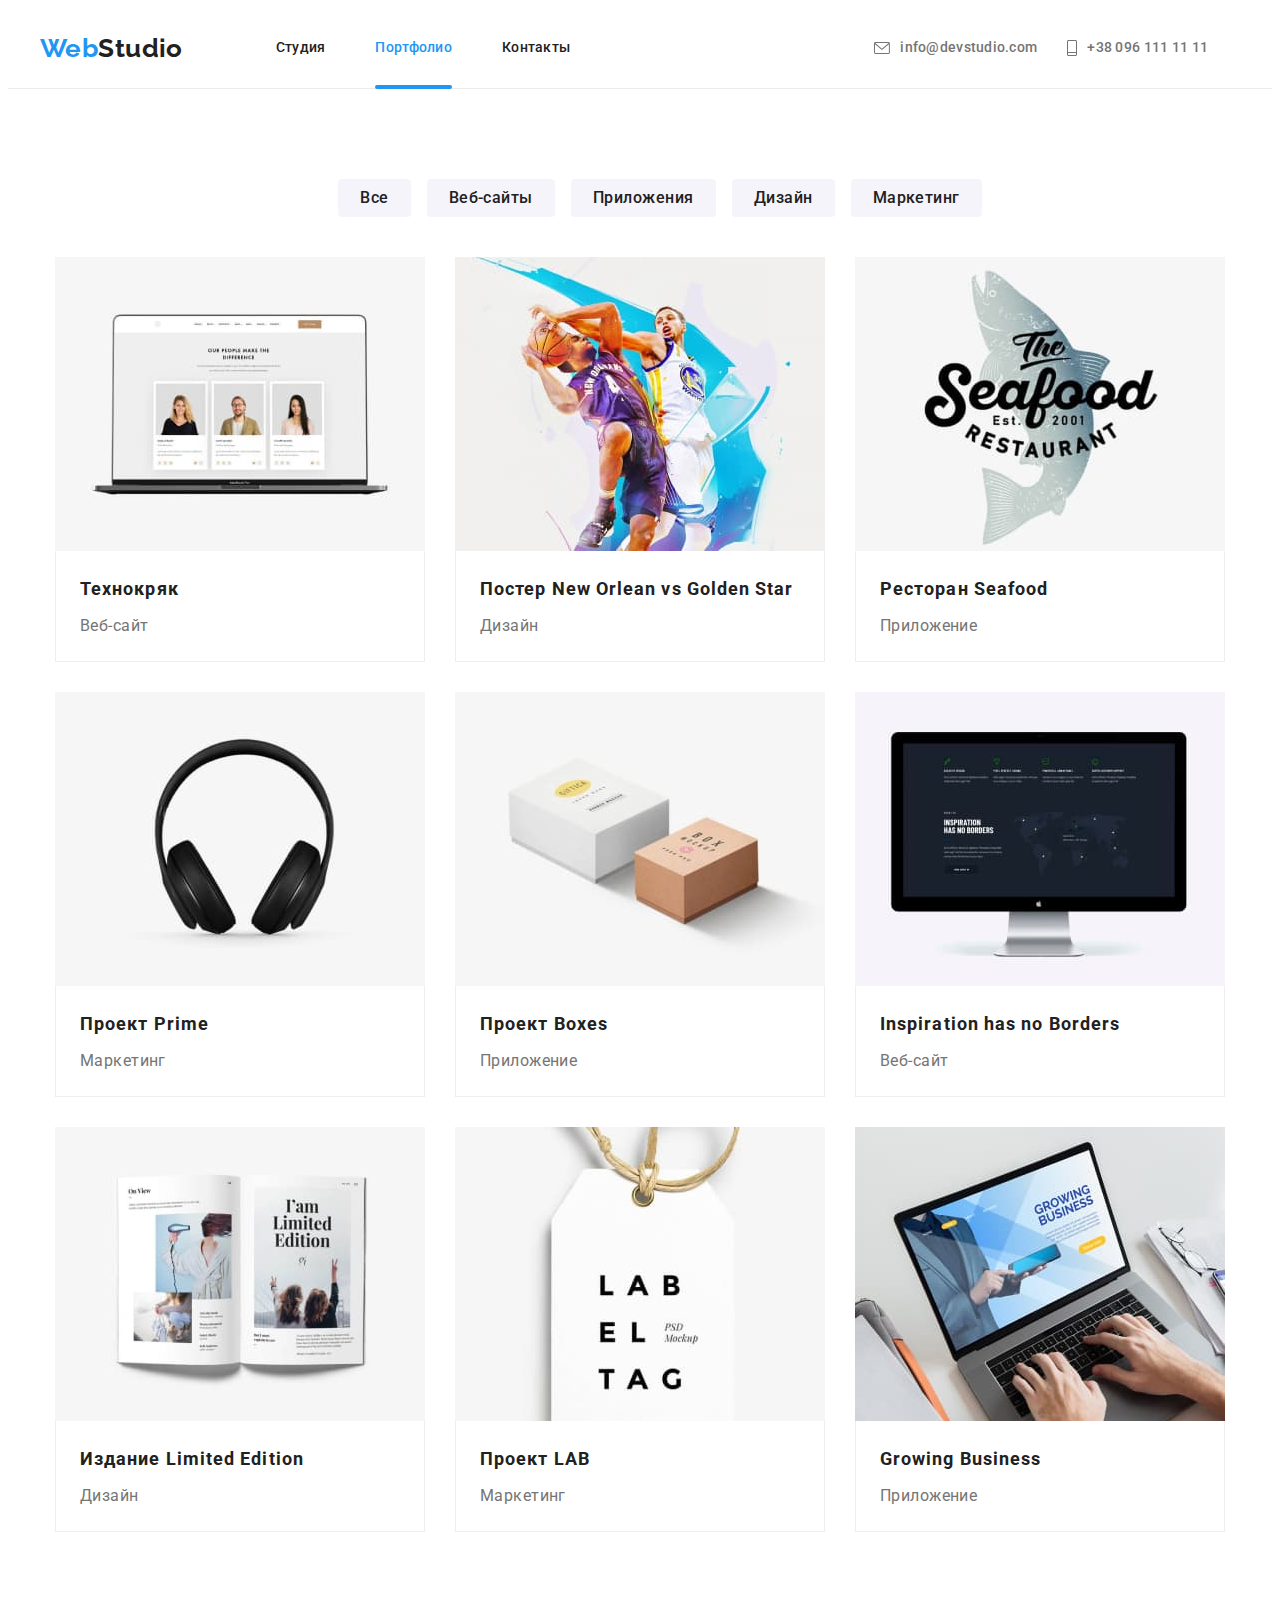
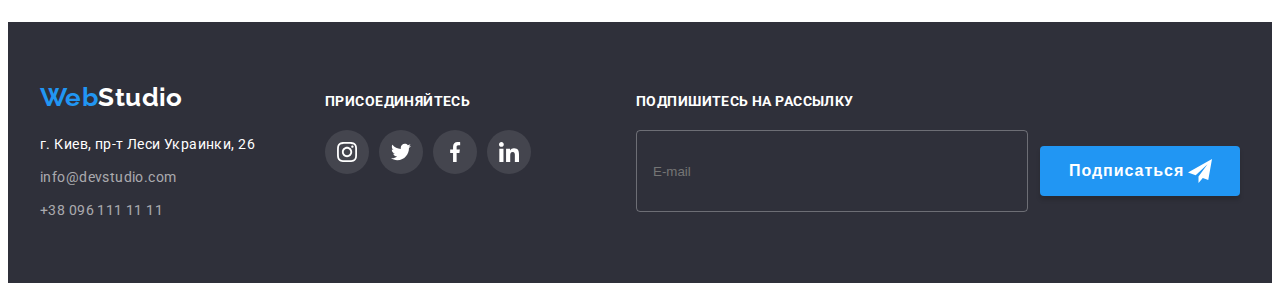
==== commit 3605e79d: "hw-08" ====
--- a/portfolio.html
+++ b/portfolio.html
@@ -112,8 +112,8 @@
                                 ./images-svg/images-portfolio/img1-370px@2x.jpg 2x
                               " media="(max-width: 1199px)" />
                     <source srcset="
-                                ./images-svg/images-portfolio/img1-354px@1x.jpg 1x,
-                                ./images-svg/images-portfolio/img1-354px@2x.jpg 2x
+                                ./images-svg/images-portfolio/img1-370px@1x.jpg 1x,
+                                ./images-svg/images-portfolio/img1-370px@2x.jpg 2x
                               " media="(min-width: 1200px)" />
                       <img src="./images-svg/images-portfolio/img1-450px@1x.jpg" alt="Веб сайт Технокряк" />
                   </picture>
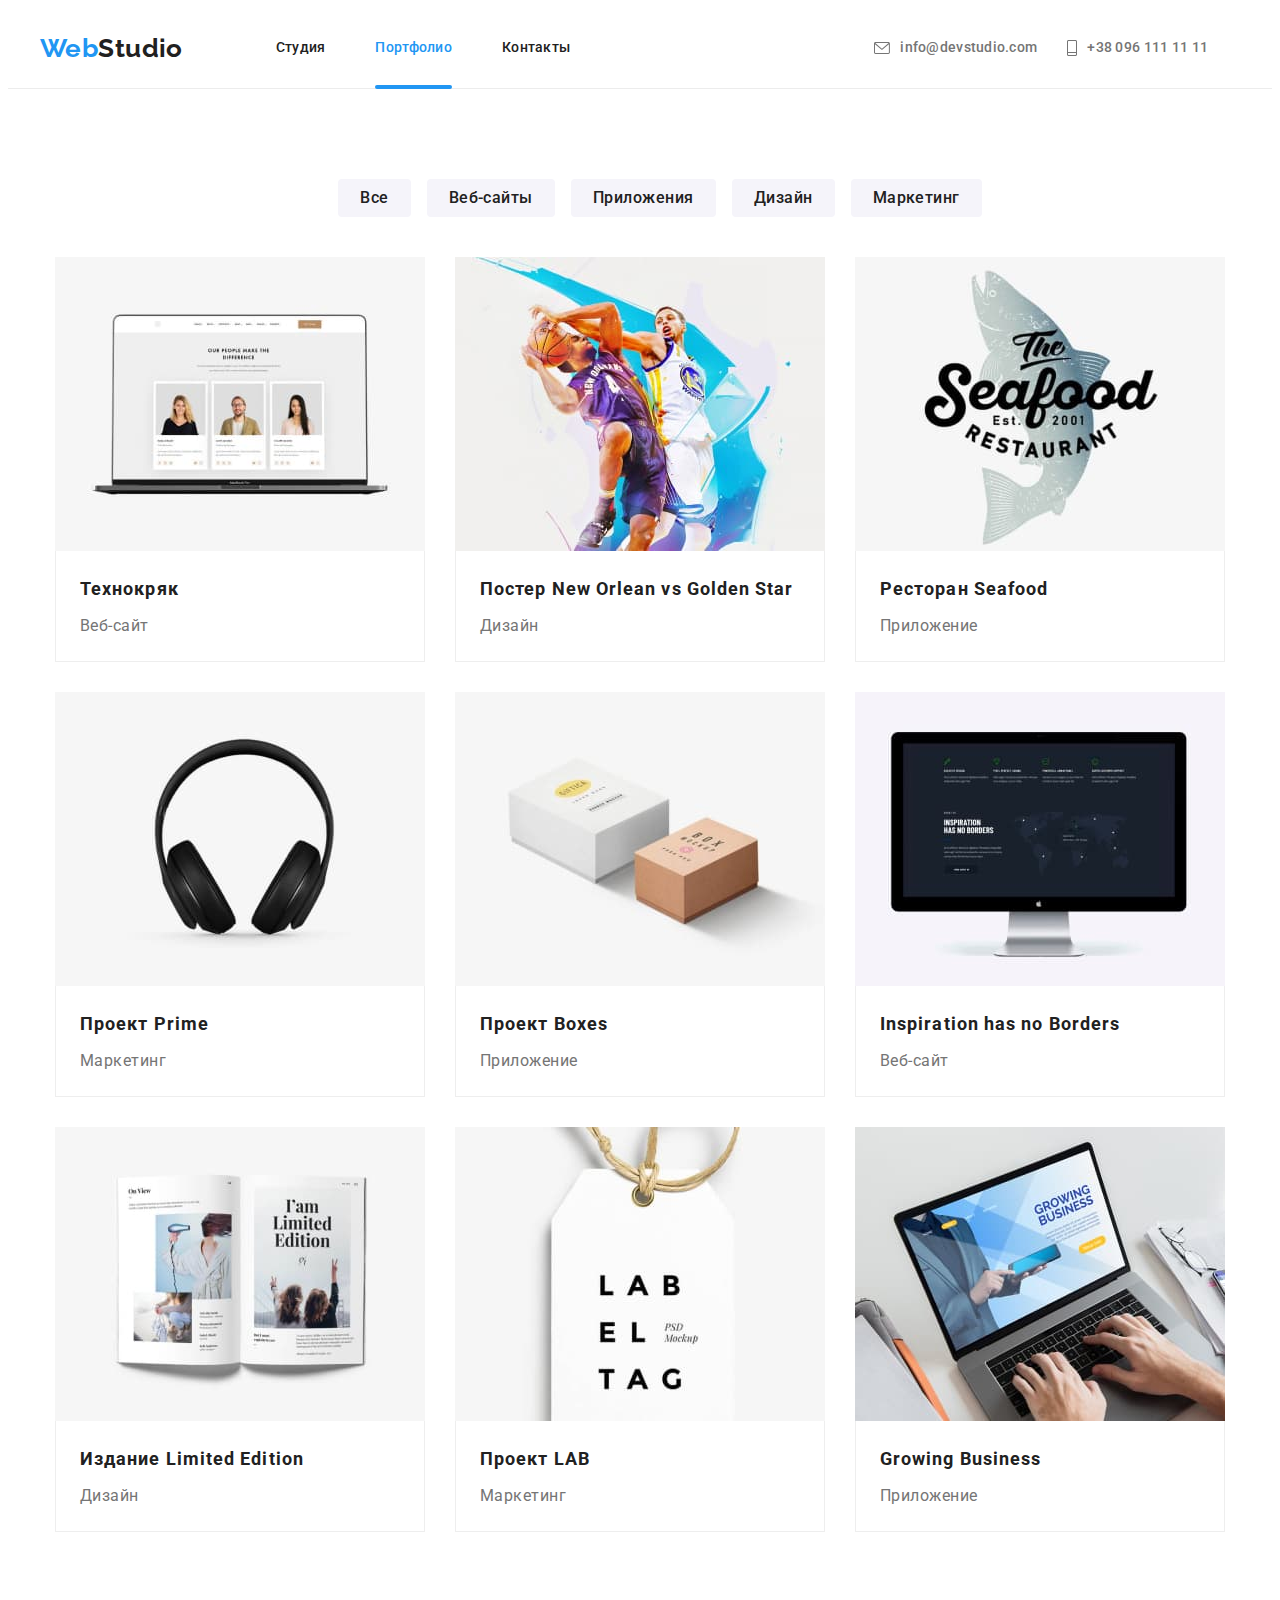
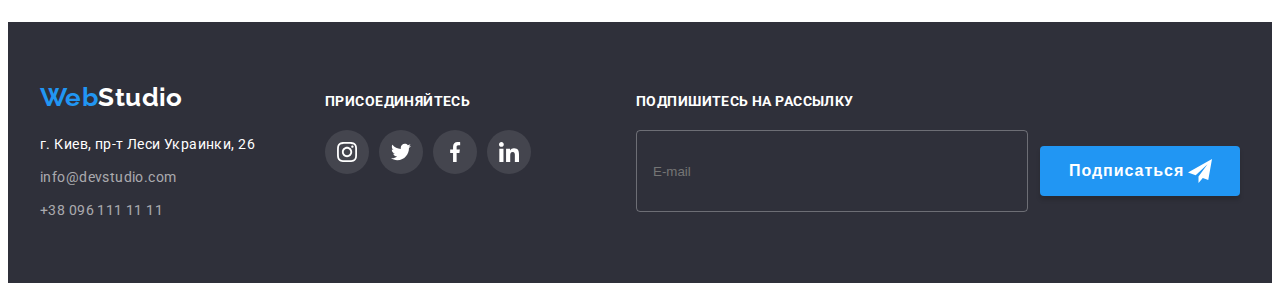
==== commit a44c3eaf: "hw-08" ====
--- a/portfolio.html
+++ b/portfolio.html
@@ -20,7 +20,7 @@
       <div class="container header__contact-heder-nav">
            <a href="./index.html" class="header__logo-link">Web<span class="header__logo-color">Studio</span></a>
            <button class="header__button" type="button" data-menu-button aria-controls="mobile-container">
-          <svg width="40" height="40" aria-label="Переключатель мобильного меню">
+          <svg class="header__button-icon" width="40" height="40" aria-label="Переключатель мобильного меню">
             <use class="icon-menu-open" href="./images-svg/icon-svg/sprite.svg#icon-open-menu"></use>
             <use class="icon-menu-close" href="./images-svg/icon-svg/sprite.svg#icon-close-menu"></use>
           </svg>
@@ -108,8 +108,8 @@
                                 ./images-svg/images-portfolio/img1-450px@2x.jpg 2x
                               " media="(max-width: 767px)" />
                     <source srcset="
-                                ./images-svg/images-portfolio/img1-370px@1x.jpg 1x,
-                                ./images-svg/images-portfolio/img1-370px@2x.jpg 2x
+                                ./images-svg/images-portfolio/img1-354px@1x.jpg 1x,
+                                ./images-svg/images-portfolio/img1-354px@2x.jpg 2x
                               " media="(max-width: 1199px)" />
                     <source srcset="
                                 ./images-svg/images-portfolio/img1-370px@1x.jpg 1x,
@@ -138,8 +138,8 @@
                                       ./images-svg/images-portfolio/img2-450px@2x.jpg 2x
                                     " media="(max-width: 767px)" />
                           <source srcset="
-                                      ./images-svg/images-portfolio/img2-370px@1x.jpg 1x,
-                                      ./images-svg/images-portfolio/img2-370px@2x.jpg 2x
+                                      ./images-svg/images-portfolio/img2-354px@1x.jpg 1x,
+                                      ./images-svg/images-portfolio/img2-354px@2x.jpg 2x
                                     " media="(max-width: 1199px)" />
                           <source srcset="
                                       ./images-svg/images-portfolio/img2-370px@1x.jpg 1x,
@@ -168,8 +168,8 @@
                                     ./images-svg/images-portfolio/img3-450px@2x.jpg 2x
                                   " media="(max-width: 767px)" />
                         <source srcset="
-                                    ./images-svg/images-portfolio/img3-370px@1x.jpg 1x,
-                                    ./images-svg/images-portfolio/img3-370px@2x.jpg 2x
+                                    ./images-svg/images-portfolio/img3-354px@1x.jpg 1x,
+                                    ./images-svg/images-portfolio/img3-354px@2x.jpg 2x
                                   " media="(max-width: 1199px)" />
                         <source srcset="
                                     ./images-svg/images-portfolio/img3-370px@1x.jpg 1x,
@@ -199,8 +199,8 @@
                                     ./images-svg/images-portfolio/img4-450px@2x.jpg 2x
                                   " media="(max-width: 767px)" />
                         <source srcset="
-                                    ./images-svg/images-portfolio/img4-370px@1x.jpg 1x,
-                                    ./images-svg/images-portfolio/img4-370px@2x.jpg 2x
+                                    ./images-svg/images-portfolio/img4-354px@1x.jpg 1x,
+                                    ./images-svg/images-portfolio/img4-354px@2x.jpg 2x
                                   " media="(max-width: 1199px)" />
                         <source srcset="
                                     ./images-svg/images-portfolio/img4-370px@1x.jpg 1x,
@@ -230,8 +230,8 @@
                                     ./images-svg/images-portfolio/img5-450px@2x.jpg 2x
                                   " media="(max-width: 767px)" />
                         <source srcset="
-                                    ./images-svg/images-portfolio/img5-370px@1x.jpg 1x,
-                                    ./images-svg/images-portfolio/img5-370px@2x.jpg 2x
+                                    ./images-svg/images-portfolio/img5-354px@1x.jpg 1x,
+                                    ./images-svg/images-portfolio/img5-354px@2x.jpg 2x
                                   " media="(max-width: 1199px)" />
                         <source srcset="
                                     ./images-svg/images-portfolio/img5-370px@1x.jpg 1x,
@@ -458,5 +458,6 @@
     </div>
   </div>
 </footer>
+  <script src="./js/mobile-menu.js"></script>
 </body>
 </html>--- a/css/main.min.css
+++ b/css/main.min.css
@@ -1 +1 @@
-:root{--main-title-color: #fff;--primery-text-colot: #212121;--tiele-text-color: #757575;--accent-color: #2196F3;--accent-color-hover: #188CE8;--primery-button-colot: #fff;--logo-header-color: #212121;--logo-footer-color: #fff;--input-color-bacgraund: #fff;--border-header-color: #ECECEC;--form-modal-icon: #212121;--form-modal-lable-text: #2196f3;--form-modal-input-textarea: rgba(117, 117, 117, 0.5);--imput-color-placeholder: #bebebe}body{font-family:"Roboto",sans-serif;font-size:14px;letter-spacing:.03em;background-color:#fff;color:var(--primery-text-colot)}h1,h2,h3,h4,h5,h6,p,ul{margin:0}img{display:block;max-width:100%;height:auto}.section{padding-bottom:90px;padding-top:90px}@media screen and (max-width: 1199px){.section{padding-bottom:60px;padding-top:60px}}.container{margin-left:auto;margin-right:auto;padding-left:15px;padding-right:15px}@media screen and (min-width: 480px){.container{width:480px}}@media screen and (min-width: 768px){.container{width:768px}}@media screen and (min-width: 1200px){.container{width:1200px}}@media screen and (max-width: 479px){.mobile-container{padding:34px 30px}}@media screen and (max-width: 767px){.mobile-container{display:none;position:absolute;top:0;left:0;width:100%;background-color:#fff;text-align:center;padding:48px 40px;z-index:900}}@media screen and (min-width: 768px){.mobile-container{display:-webkit-box;display:-ms-flexbox;display:flex;gap:84px}}@media screen and (min-width: 1200px){.mobile-container{gap:304px}}.mobile-container.is-open{display:-webkit-box;display:-ms-flexbox;display:flex;-webkit-box-orient:vertical;-webkit-box-direction:normal;-ms-flex-direction:column;flex-direction:column;-ms-flex-line-pack:start;align-content:flex-start;-webkit-box-pack:justify;-ms-flex-pack:justify;justify-content:space-between;width:100vw;height:100vh}.advantage__title{width:1px;height:1px;margin:-1px;border:0;padding:0;white-space:nowrap;-webkit-clip-path:inset(100%);clip-path:inset(100%);clip:rect(0 0 0 0);overflow:hidden}.clients__list,.servisces__text-button,.portfolio-project,.footer__join-social,.footer__contact,.team__list,.team__social,.work__list,.advantage__list,.header__site-nav,.header__contact-site,.header__social-list{padding:0;margin:0;list-style:none}.header__contact-link{display:-webkit-box;display:-ms-flexbox;display:flex;-webkit-box-align:center;-ms-flex-align:center;align-items:center}.clients__list,.portfolio-project,.team__list{display:-webkit-box;display:-ms-flexbox;display:flex;-ms-flex-wrap:wrap;flex-wrap:wrap}@media screen and (min-width: 767px){.header__main-nav{margin-left:88px;margin-bottom:0px}}@media screen and (min-width: 1200px){.header__main-nav{margin-left:93px;margin-bottom:0px}}.header{border-bottom:1px solid var(--border-header-color);position:relative}.header__contact-heder-nav{display:-webkit-box;display:-ms-flexbox;display:flex;-webkit-box-align:center;-ms-flex-align:center;align-items:center;min-height:60px}@media screen and (max-width: 767px){.header__contact-heder-nav{width:100%;-webkit-box-pack:justify;-ms-flex-pack:justify;justify-content:space-between}}.header__site-nav{display:-webkit-box;display:-ms-flexbox;display:flex;-webkit-box-orient:vertical;-webkit-box-direction:normal;-ms-flex-direction:column;flex-direction:column;-webkit-box-align:start;-ms-flex-align:start;align-items:flex-start;gap:32px}@media screen and (min-width: 768px){.header__site-nav{-webkit-box-orient:horizontal;-webkit-box-direction:normal;-ms-flex-direction:row;flex-direction:row;gap:50px}}.header__link{font-style:normal;font-weight:500;font-size:40px;line-height:1.17;letter-spacing:.02em;text-decoration:none;padding:16px 0px;-webkit-transition:color 250ms cubic-bezier(0.4, 0, 0.2, 1);transition:color 250ms cubic-bezier(0.4, 0, 0.2, 1);color:var(--title-text-color)}@media screen and (min-width: 768px){.header__link{display:block;position:relative;padding-top:32px;padding-bottom:32px;font-size:14px;line-height:1.14}.header__link--active{color:var(--accent-color)}.header__link--active::after{content:"";position:absolute;bottom:-1px;display:block;width:100%;height:4px;border-radius:2px;background-color:var(--accent-color)}}.header__link:hover,.header__link:focus,.header__link:active{color:var(--accent-color)}.header__social-list{display:-webkit-box;display:-ms-flexbox;display:flex}@media screen and (max-width: 377px){.header__social-list{-ms-flex-wrap:wrap;flex-wrap:wrap;row-gap:10px}}@media screen and (min-width: 768px){.header__social-list{display:none}}.header__social-item:not(:last-child){border-right:1px solid rgba(33,33,33,.2);margin-right:10px}.header__social-link{padding-right:10px;text-decoration:none;color:var(--accent-color)}.header__logo-link{font-family:"Raleway";font-weight:700;font-size:26px;line-height:1.19;text-decoration:none;color:var(--accent-color)}.header__logo-color{color:var(--logo-header-color)}.logo__text--white{color:var(--logo-footer-color)}.logo__footer{display:inline-block;margin-bottom:20px}.header__button{display:-webkit-inline-box;display:-ms-inline-flexbox;display:inline-flex;margin:0;padding:0;border:none;background-color:rgba(0,0,0,0);cursor:pointer;z-index:990}@media screen and (min-width: 768px){.header__button{display:none}}.header__button:hover .icon-menu-close,.header__button:hover .icon-menu-open{fill:var(--accent-color)}.header__button .icon-menu-close{display:none}.header__button.is-open .icon-menu-close{display:block}.header__button.is-open .icon-menu-open{display:none}.header__contact-site{display:-webkit-box;display:-ms-flexbox;display:flex;-webkit-box-orient:vertical;-webkit-box-direction:reverse;-ms-flex-direction:column-reverse;flex-direction:column-reverse}@media screen and (min-width: 768px){.header__contact-site{-webkit-box-orient:vertical;-webkit-box-direction:normal;-ms-flex-direction:column;flex-direction:column;-webkit-box-pack:center;-ms-flex-pack:center;justify-content:center}}@media screen and (min-width: 1200px){.header__contact-site{display:-webkit-box;display:-ms-flexbox;display:flex;-webkit-box-orient:horizontal;-webkit-box-direction:normal;-ms-flex-direction:row;flex-direction:row;gap:30px;-webkit-box-align:center;-ms-flex-align:center;align-items:center}}.header__contact-link{font-weight:500;font-size:24px;font-style:normal;line-height:1.17;letter-spacing:.02em;text-decoration:none;padding:16px 0px;-webkit-transition:color 250ms cubic-bezier(0.4, 0, 0.2, 1);transition:color 250ms cubic-bezier(0.4, 0, 0.2, 1);color:var(--tiele-text-color)}@media screen and (min-width: 768px){.header__contact-link{line-height:1.14;font-size:12px;padding:5px 0px}}@media screen and (min-width: 1200px){.header__contact-link{font-size:14px}}.header__contact-link:hover,.header__contact-link:focus,.header__contact-link:active{color:var(--accent-color)}.header__contact-link--size{font-size:34px}@media screen and (max-width: 377px){.header__contact-link--size{font-size:24px}}@media screen and (min-width: 768px){.header__contact-link--size{font-size:12px}}@media screen and (min-width: 1200px){.header__contact-link--size{font-size:14px}}.header__icon{display:none}@media screen and (min-width: 768px){.header__icon{display:block;fill:currentColor;margin-right:8px}}@media screen and (min-width: 1200px){.header__icon{margin-right:10px}}@media screen and (max-width: 1199px){.header__icon--size-mail{width:14x;height:10px}}@media screen and (min-width: 1200px){.header__icon--size-mail{width:16px;height:12px}}@media screen and (min-width: 1200px){.header__icon--size-phone{width:10px;height:14px}}@media screen and (min-width: 1200px){.header__icon--size-phone{width:10px;height:16px}}.hero{margin-left:auto;margin-right:auto;padding-top:118px;padding-bottom:118px;text-align:center;background-image:-webkit-gradient(linear, left top, right top, from(rgba(47, 48, 58, 0.4)), to(rgba(47, 48, 58, 0.4))),url("../images-svg/hero/hero-backgraund-480px@1x.jpg");background-image:linear-gradient(to right, rgba(47, 48, 58, 0.4), rgba(47, 48, 58, 0.4)),url("../images-svg/hero/hero-backgraund-480px@1x.jpg");background-repeat:no-repeat;background-size:cover;background-position:center;background-color:#2f303a}@media screen and (min-device-pixel-ratio: 2),screen and (-webkit-min-device-pixel-ratio: 2),screen and (min-resolution: 192dpi),screen and (min-resolution: 2dppx){.hero{background-image:-webkit-gradient(linear, left top, right top, from(rgba(47, 48, 58, 0.4)), to(rgba(47, 48, 58, 0.4))),url("../images-svg/hero/hero-backgraund-480px@2x.jpg");background-image:linear-gradient(to right, rgba(47, 48, 58, 0.4), rgba(47, 48, 58, 0.4)),url("../images-svg/hero/hero-backgraund-480px@2x.jpg")}}@media screen and (min-width: 576px){.hero{background-image:-webkit-gradient(linear, left top, right top, from(rgba(47, 48, 58, 0.4)), to(rgba(47, 48, 58, 0.4))),url("../images-svg/hero/hero-backgraund-768px@1x.jpg");background-image:linear-gradient(to right, rgba(47, 48, 58, 0.4), rgba(47, 48, 58, 0.4)),url("../images-svg/hero/hero-backgraund-768px@1x.jpg")}}@media screen and (min-width: 576px)and (min-device-pixel-ratio: 2),screen and (min-width: 576px)and (-webkit-min-device-pixel-ratio: 2),screen and (min-width: 576px)and (min-resolution: 192dpi),screen and (min-width: 576px)and (min-resolution: 2dppx){.hero{background-image:-webkit-gradient(linear, left top, right top, from(rgba(47, 48, 58, 0.4)), to(rgba(47, 48, 58, 0.4))),url("../images-svg/hero/hero-backgraund-768px@2x.jpg");background-image:linear-gradient(to right, rgba(47, 48, 58, 0.4), rgba(47, 48, 58, 0.4)),url("../images-svg/hero/hero-backgraund-768px@2x.jpg")}}@media screen and (min-width: 1200px){.hero{padding-top:200px;padding-bottom:200px;max-width:1600px;background-image:-webkit-gradient(linear, left top, right top, from(rgba(47, 48, 58, 0.4)), to(rgba(47, 48, 58, 0.4))),url("../images-svg/hero/hero-backgraund-1600px@1x.jpg");background-image:linear-gradient(to right, rgba(47, 48, 58, 0.4), rgba(47, 48, 58, 0.4)),url("../images-svg/hero/hero-backgraund-1600px@1x.jpg")}}@media screen and (min-width: 1200px)and (min-device-pixel-ratio: 2),screen and (min-width: 1200px)and (-webkit-min-device-pixel-ratio: 2),screen and (min-width: 1200px)and (min-resolution: 192dpi),screen and (min-width: 1200px)and (min-resolution: 2dppx){.hero{background-image:-webkit-gradient(linear, left top, right top, from(rgba(47, 48, 58, 0.4)), to(rgba(47, 48, 58, 0.4))),url("../images-svg/hero/hero-backgraund-1600px@2x.jpg");background-image:linear-gradient(to right, rgba(47, 48, 58, 0.4), rgba(47, 48, 58, 0.4)),url("../images-svg/hero/hero-backgraund-1600px@2x.jpg")}}.hero__title{margin-bottom:30px;color:#fff;font-weight:900;font-size:26px;line-height:1.62;letter-spacing:.06em;text-transform:uppercase}@media screen and (min-width: 768px){.hero__title{max-width:360px;margin-left:auto;margin-right:auto}}@media screen and (min-width: 1200px){.hero__title{max-width:696px;font-size:44px;line-height:1.36}}.hero-button{padding:10px 32px;font-family:inherit;font-weight:700;font-size:16px;line-height:1.88;text-align:center;letter-spacing:.06em;cursor:pointer;color:#fff;background:var(--accent-color);-webkit-box-shadow:0px 4px 4px rgba(0,0,0,.15);box-shadow:0px 4px 4px rgba(0,0,0,.15);border-radius:4px;border:none;-webkit-transition:background-color 250ms cubic-bezier(0.4, 0, 0.2, 1);transition:background-color 250ms cubic-bezier(0.4, 0, 0.2, 1)}.hero-button:hover,.hero-button:focus,.hero-button:active{background-color:var(--accent-color-hover)}.modal{cursor:pointer;position:absolute;top:50%;left:50%;padding:40px;overflow-y:auto;-webkit-transform:translate(-50%, -50%) scale(1);transform:translate(-50%, -50%) scale(1);background-color:#fff;-webkit-box-shadow:0px 1px 3px rgba(0,0,0,.12),0px 1px 1px rgba(0,0,0,.14),0px 2px 1px rgba(0,0,0,.2);box-shadow:0px 1px 3px rgba(0,0,0,.12),0px 1px 1px rgba(0,0,0,.14),0px 2px 1px rgba(0,0,0,.2);border-radius:4px;-webkit-transition-duration:250ms;transition-duration:250ms;-webkit-transition-timing-function:cubic-bezier(0.4, 0, 0.2, 1);transition-timing-function:cubic-bezier(0.4, 0, 0.2, 1)}@media screen and (max-width: 479px){.modal{padding:15px;width:calc(100% - 20px)}}@media screen and (min-width: 480px)and (max-width: 1199px){.modal{width:450px}}.modal__button-close{cursor:pointer;position:absolute;top:8px;right:8px;width:30px;height:30px;border-radius:50%;background:#fff;border:1px solid rgba(0,0,0,.1);-webkit-transition:color 250ms cubic-bezier(0.4, 0, 0.2, 1);transition:color 250ms cubic-bezier(0.4, 0, 0.2, 1)}.modal__icon-close:focus,.modal__icon-close:hover{fill:#2196f3}.modal__icon-close{position:absolute;top:8px;right:8px;width:11px;height:11px;fill:#212121;-webkit-transition-duration:250ms;transition-duration:250ms;-webkit-transition-timing-function:cubic-bezier(0.4, 0, 0.2, 1);transition-timing-function:cubic-bezier(0.4, 0, 0.2, 1)}.form__modal-title{font-family:"Roboto";font-style:normal;font-weight:700;font-size:20px;line-height:1.15;text-align:center;letter-spacing:.03em;color:var(--primery-text-colot);margin-bottom:30px}.form{display:-webkit-box;display:-ms-flexbox;display:flex;-webkit-box-orient:vertical;-webkit-box-direction:normal;-ms-flex-direction:column;flex-direction:column;-webkit-box-align:center;-ms-flex-align:center;align-items:center}.form__modal{margin-bottom:10px;width:100%}.form__modal-lable{text-align:left;display:block;font-family:"Roboto";font-style:normal;font-weight:400;font-size:12px;line-height:1.16;letter-spacing:.03em;color:var(--tiele-text-color);margin-bottom:4px}.form__modal-lable-text{padding-left:.3rem;font-size:12px;line-height:1.17;text-decoration:underline;-webkit-text-decoration-skip-ink:none;text-decoration-skip-ink:none;color:var(--form-modal-lable-text)}@media screen and (min-width: 1200px){.form__modal-lable-text{font-size:14px;line-height:1.17}}.form__modal-input::-webkit-input-placeholder{color:var(--imput-color-placeholder)}.form__modal-input::-moz-placeholder{color:var(--imput-color-placeholder)}.form__modal-input:-ms-input-placeholder{color:var(--imput-color-placeholder)}.form__modal-input::-ms-input-placeholder{color:var(--imput-color-placeholder)}.form__modal-input::placeholder{color:var(--imput-color-placeholder)}.form__modal-input{width:100%;height:40px;padding:12px 42px;background:var(--input-color-bacgraund);border:1px solid rgba(33,33,33,.2);border-radius:4px;-webkit-transition-duration:250ms;transition-duration:250ms;-webkit-transition-timing-function:cubic-bezier(0.4, 0, 0.2, 1);transition-timing-function:cubic-bezier(0.4, 0, 0.2, 1);outline:none}.form__modal-input-textarea{padding:12px 16px;height:120px;font-size:14px;line-height:1.14;letter-spacing:.01em;resize:none}.form__modal-input:focus{border:1px solid #2196f3;border-radius:4px}.form__modal-input:focus+.form__modal-icon{fill:#2196f3}.form__modal-inner{position:relative}.form__modal-icon{position:absolute;left:15px;top:50%;-webkit-transform:translateY(-50%);transform:translateY(-50%);width:18px;height:18px;color:var(--form-modal-icon);-webkit-transition-duration:250ms;transition-duration:250ms;-webkit-transition-timing-function:cubic-bezier(0.4, 0, 0.2, 1);transition-timing-function:cubic-bezier(0.4, 0, 0.2, 1)}.form__modal-button{cursor:pointer;color:#fff;background-color:#2196f3;font-style:normal;font-weight:700;font-size:16px;line-height:1.8;letter-spacing:.06em;width:200px;height:50px;border:none;-webkit-box-shadow:0px 4px 4px rgba(0,0,0,.15);box-shadow:0px 4px 4px rgba(0,0,0,.15);border-radius:4px;-webkit-transition-duration:250ms;transition-duration:250ms;-webkit-transition-timing-function:cubic-bezier(0.4, 0, 0.2, 1);transition-timing-function:cubic-bezier(0.4, 0, 0.2, 1)}.backdrop{position:fixed;top:0;left:0;width:100%;height:100%;display:-webkit-box;display:-ms-flexbox;display:flex;-webkit-box-pack:center;-ms-flex-pack:center;justify-content:center;-webkit-box-align:center;-ms-flex-align:center;align-items:center;opacity:1;z-index:1;-webkit-transition-duration:250ms;transition-duration:250ms;-webkit-transition-timing-function:cubic-bezier(0.4, 0, 0.2, 1);transition-timing-function:cubic-bezier(0.4, 0, 0.2, 1)}.backdrop.is-hidden{opacity:0;pointer-events:none;visibility:hidden}.backdrop.is-hidden .modal{-webkit-transform:translate(-50%, -50%) scale(2);transform:translate(-50%, -50%) scale(2)}.button:hover,.button:focus{color:var(--primery-button-colot);background-color:#188ce8;-webkit-box-shadow:0px 3px 1px rgba(0,0,0,.1),0px 1px 2px rgba(0,0,0,.08),0px 2px 2px rgba(0,0,0,.12);box-shadow:0px 3px 1px rgba(0,0,0,.1),0px 1px 2px rgba(0,0,0,.08),0px 2px 2px rgba(0,0,0,.12);border-radius:4px}@media screen and (min-width: 768px){.advantage__list{display:-webkit-box;display:-ms-flexbox;display:flex;-ms-flex-wrap:wrap;flex-wrap:wrap;margin:-15px}}@media screen and (min-width: 768px){.features{width:calc((100% - 60px)/2);margin:15px}}@media screen and (min-width: 1200px){.features{width:calc((100% - 120px)/4);margin:15px}}@media screen and (max-width: 767px){.features:not(:last-child){margin-bottom:30px}}.features__title{margin-bottom:10px;font-weight:700;font-size:14px;line-height:1.14;text-transform:uppercase}@media screen and (max-width: 767px){.features__title{text-align:center}}.features__text{font-size:14px;line-height:1.71;color:var(--tiele-text-color)}.features__item{display:-webkit-box;display:-ms-flexbox;display:flex;-webkit-box-pack:center;-ms-flex-pack:center;justify-content:center;-webkit-box-align:center;-ms-flex-align:center;align-items:center;max-width:100%;height:120px;margin-bottom:30px;background:#f5f4fa;border-radius:4px}.work{padding-top:0}.work__list{display:-webkit-box;display:-ms-flexbox;display:flex}.work__images{position:relative;margin-right:30px}.work__images:nth-child(3n){margin-right:0}.work__text{position:absolute;bottom:0;display:-webkit-box;display:-ms-flexbox;display:flex;height:70px;width:100%;-webkit-box-pack:center;-ms-flex-pack:center;justify-content:center;-webkit-box-align:center;-ms-flex-align:center;align-items:center;font-weight:700;font-size:14px;line-height:1.14;text-align:center;letter-spacing:.03em;text-transform:uppercase;color:#fff;background:rgba(47,48,58,.8)}@media screen and (max-width: 1199px){.work{display:none}}.team{background:#f5f4fa}.team__list{-webkit-box-pack:center;-ms-flex-pack:center;justify-content:center;gap:30px}.team__list .team__border{width:450px;background:#fff;-webkit-box-shadow:0px 1px 3px rgba(0,0,0,.12),0px 1px 1px rgba(0,0,0,.14),0px 2px 1px rgba(0,0,0,.2);box-shadow:0px 1px 3px rgba(0,0,0,.12),0px 1px 1px rgba(0,0,0,.14),0px 2px 1px rgba(0,0,0,.2);border-radius:0px 0px 4px 4px}@media screen and (min-width: 768px){.team__list .team__border{width:354px}}@media screen and (min-width: 1200px){.team__list .team__border{width:270px}}.team__list .team__title{font-weight:500;margin-top:30px;margin-bottom:10px;font-size:16px;line-height:1.19;text-align:center}.team__list .team__text{margin-bottom:16px;font-size:16px;line-height:1.19;text-align:center;color:var(--tiele-text-color)}.team__social{display:-webkit-box;display:-ms-flexbox;display:flex;-webkit-box-pack:center;-ms-flex-pack:center;justify-content:center;margin-bottom:30px}.social__link{display:-webkit-box;display:-ms-flexbox;display:flex;-webkit-box-pack:center;-ms-flex-pack:center;justify-content:center;-webkit-box-align:center;-ms-flex-align:center;align-items:center;width:44px;height:44px;border-radius:50%;background-color:rgba(0,0,0,0);-webkit-transition:background-color 250ms cubic-bezier(0.4, 0, 0.2, 1),-webkit-filter 250ms cubic-bezier(0.4, 0, 0.2, 1);transition:background-color 250ms cubic-bezier(0.4, 0, 0.2, 1),-webkit-filter 250ms cubic-bezier(0.4, 0, 0.2, 1);transition:background-color 250ms cubic-bezier(0.4, 0, 0.2, 1),filter 250ms cubic-bezier(0.4, 0, 0.2, 1);transition:background-color 250ms cubic-bezier(0.4, 0, 0.2, 1),filter 250ms cubic-bezier(0.4, 0, 0.2, 1),-webkit-filter 250ms cubic-bezier(0.4, 0, 0.2, 1)}.social__link:hover,.social__link:focus,.social__link:active{background:var(--accent-color);-webkit-filter:drop-shadow(0px 4px 4px rgba(0, 0, 0, 0.25));filter:drop-shadow(0px 4px 4px rgba(0, 0, 0, 0.25))}.social__link:hover .social__icon,.social__link:focus .social__icon,.social__link:active .social__icon{fill:#fff}.social__icon{fill:#afb1b8;-webkit-transition:fill 250ms cubic-bezier(0.4, 0, 0.2, 1);transition:fill 250ms cubic-bezier(0.4, 0, 0.2, 1)}.team__social .social+.social{margin-left:10px}.footer__logo-link{font-family:"Raleway";font-weight:700;font-size:26px;line-height:1.19;display:inline-block;margin-bottom:20px;text-decoration:none;color:var(--accent-color)}.footer__logo-color{color:var(--logo-footer-color)}.footer{padding-top:60px;padding-bottom:60px;background-color:#2f303a}@media screen and (max-width: 1199px){.footer__item{display:-webkit-box;display:-ms-flexbox;display:flex;-ms-flex-wrap:wrap;flex-wrap:wrap;-webkit-box-pack:center;-ms-flex-pack:center;justify-content:center;-webkit-box-align:baseline;-ms-flex-align:baseline;align-items:baseline;-webkit-column-gap:165px;-moz-column-gap:165px;column-gap:165px}}@media screen and (min-width: 1200px){.footer__item{display:-webkit-box;display:-ms-flexbox;display:flex;-ms-flex-wrap:nowrap;flex-wrap:nowrap;-webkit-box-align:baseline;-ms-flex-align:baseline;align-items:baseline}}.footer__address-contact{margin-bottom:9px}.footer__address-contact:last-child{margin-bottom:0}.footer__contact{display:inline-block}.footer__address-link{margin-bottom:9px;text-decoration:none;font-style:normal;font-size:14px;line-height:1.71;color:#fff}.footer__contact-link{display:inline-block;font-style:normal;font-size:14px;line-height:1.71;text-decoration:none;color:rgba(255,255,255,.6);-webkit-transition:color 250ms cubic-bezier(0.4, 0, 0.2, 1);transition:color 250ms cubic-bezier(0.4, 0, 0.2, 1)}.footer__contact-link:hover,.footer__contact-link:focus,.footer__contact-link:active{color:var(--accent-color)}.footer__join-text{font-weight:700;font-size:14px;line-height:1.14;letter-spacing:.03em;text-transform:uppercase;color:#fff;margin-bottom:20px}.footer__container-address{text-align:center}@media screen and (min-width: 1200px){.footer__container-address{text-align:left;margin-right:70px}}@media screen and (max-width: 1199px){.footer__container-address{margin-bottom:60px}}.footer__join{display:-webkit-box;display:-ms-flexbox;display:flex;-webkit-box-orient:vertical;-webkit-box-direction:normal;-ms-flex-direction:column;flex-direction:column;-webkit-box-align:center;-ms-flex-align:center;align-items:center;margin-bottom:60px}@media screen and (min-width: 768px){.footer__join{margin-bottom:0}}@media screen and (min-width: 1200px){.footer__join{-webkit-box-align:start;-ms-flex-align:start;align-items:flex-start}}.footer__join-social{display:-webkit-box;display:-ms-flexbox;display:flex}.footer__join-social .footer__social+.footer__social{margin-left:10px}.footer__social-item{display:-webkit-box;display:-ms-flexbox;display:flex;-webkit-box-pack:center;-ms-flex-pack:center;justify-content:center;-webkit-box-align:center;-ms-flex-align:center;align-items:center;width:44px;height:44px}.footer__link{display:inline-block;width:44px;height:44px;border-radius:50%;background-color:rgba(255,255,255,.1);-webkit-transition:background-color 250ms cubic-bezier(0.4, 0, 0.2, 1);transition:background-color 250ms cubic-bezier(0.4, 0, 0.2, 1)}.footer__link:hover,.footer__link:focus,.footer__link:active{background-color:var(--accent-color)}.footer__social-icon{display:block;margin:auto;height:100%;fill:#fff}.servisces__title{display:none}.servisces__button{-webkit-box-pack:center;-ms-flex-pack:center;justify-content:center;display:-webkit-box;display:-ms-flexbox;display:flex;margin-bottom:50px}.servisces__text-button{margin-right:8px}.services .servisces__pointer:hover,.services .servisces__pointer:focus{color:var(--primery-button-colot);background-color:#2196f3;-webkit-box-shadow:0px 3px 1px rgba(0,0,0,.1),0px 1px 2px rgba(0,0,0,.08),0px 2px 2px rgba(0,0,0,.12);box-shadow:0px 3px 1px rgba(0,0,0,.1),0px 1px 2px rgba(0,0,0,.08),0px 2px 2px rgba(0,0,0,.12);border-radius:4px}.servisces__pointer{cursor:pointer;color:var(--primery-text-colot);background-color:#f5f4fa;padding-top:6px;padding-right:22px;padding-bottom:6px;padding-left:22px;font-weight:500;font-size:16px;line-height:1.62;letter-spacing:.03em;border-radius:4px;border:none;-webkit-transition-duration:250ms;transition-duration:250ms;-webkit-transition-timing-function:cubic-bezier(0.4, 0, 0.2, 1);transition-timing-function:cubic-bezier(0.4, 0, 0.2, 1)}.service .title{font-weight:700;font-size:18px;line-height:3;letter-spacing:.06em}.servisces__button{list-style-type:none;display:-webkit-box;display:-ms-flexbox;display:flex;-ms-flex-wrap:wrap;flex-wrap:wrap;margin-bottom:40px;gap:8px}@media screen and (min-width: 768px){.servisces__button{-webkit-box-pack:center;-ms-flex-pack:center;justify-content:center}}.servisces__text-button{margin-right:8px}.servisces__text-button:nth-child(5n){margin-right:0}.servisces__pointer{padding:6px 22px;font-family:inherit;font-weight:500;font-size:16px;line-height:1.62;text-align:center;cursor:pointer;background:#f5f4fa;border-radius:4px;border:none;-webkit-transition:background-color 250ms cubic-bezier(0.4, 0, 0.2, 1),color 250ms cubic-bezier(0.4, 0, 0.2, 1),-webkit-box-shadow 250ms cubic-bezier(0.4, 0, 0.2, 1);transition:background-color 250ms cubic-bezier(0.4, 0, 0.2, 1),color 250ms cubic-bezier(0.4, 0, 0.2, 1),-webkit-box-shadow 250ms cubic-bezier(0.4, 0, 0.2, 1);transition:background-color 250ms cubic-bezier(0.4, 0, 0.2, 1),color 250ms cubic-bezier(0.4, 0, 0.2, 1),box-shadow 250ms cubic-bezier(0.4, 0, 0.2, 1);transition:background-color 250ms cubic-bezier(0.4, 0, 0.2, 1),color 250ms cubic-bezier(0.4, 0, 0.2, 1),box-shadow 250ms cubic-bezier(0.4, 0, 0.2, 1),-webkit-box-shadow 250ms cubic-bezier(0.4, 0, 0.2, 1)}.servisces__pointer:hover,.servisces__pointer:focus,.servisces__pointer:active{background-color:var(--accent-color);color:#fff;-webkit-box-shadow:0px 3px 1px rgba(0,0,0,.1),0px 1px 2px rgba(0,0,0,.08),0px 2px 2px rgba(0,0,0,.12);box-shadow:0px 3px 1px rgba(0,0,0,.1),0px 1px 2px rgba(0,0,0,.08),0px 2px 2px rgba(0,0,0,.12)}.portfolio-project{gap:30px}@media screen and (min-width: 1200px){.portfolio-project{-webkit-box-pack:center;-ms-flex-pack:center;justify-content:center}}.portfolio-project__inner{-webkit-box-flex:1;-ms-flex-positive:1;flex-grow:1;padding:20px 24px;border-left:1px solid #eee;border-right:1px solid #eee;border-bottom:1px solid #eee}@media screen and (min-width: 768px){.portfolio-project__inner{padding:20px 24px}}@media screen and (min-width: 768px)and (max-width: 1199px){.portfolio-project__inner--height{padding-bottom:56px}}.portfolio-project__title{margin-bottom:4px;font-weight:700;font-size:18px;line-height:2;letter-spacing:.06em}.portfolio-project__text{font-size:16px;line-height:1.88;color:var(--tiele-text-color)}.portfolio__project-list{display:block;display:inline-block;width:450px;background:#fff}@media screen and (min-width: 768px){.portfolio__project-list{width:354px}}@media screen and (min-width: 1200px){.portfolio__project-list{width:370px}}.portfolio__project-item{-webkit-box-orient:vertical;-webkit-box-direction:normal;-ms-flex-direction:column;flex-direction:column;height:100%;display:-webkit-box;display:-ms-flexbox;display:flex;display:block;text-decoration:none;color:var(--title-text-color)}.portfolio__project-item:hover{outline:none;cursor:pointer;-webkit-box-shadow:0px 1px 1px rgba(0,0,0,.12),0px 4px 4px rgba(0,0,0,.06),1px 4px 6px rgba(0,0,0,.16);box-shadow:0px 1px 1px rgba(0,0,0,.12),0px 4px 4px rgba(0,0,0,.06),1px 4px 6px rgba(0,0,0,.16);-webkit-transition-property:color,background-color,border,-webkit-box-shadow;transition-property:color,background-color,border,-webkit-box-shadow;transition-property:color,background-color,box-shadow,border;transition-property:color,background-color,box-shadow,border,-webkit-box-shadow;-webkit-transition-duration:250ms;transition-duration:250ms;-webkit-transition-timing-function:cubic-bezier(0.4, 0, 0.2, 1);transition-timing-function:cubic-bezier(0.4, 0, 0.2, 1)}.portfolio__project-overlay{overflow:hidden;position:relative}.portfolio__project-overlay-hover{width:100%;height:100%;position:absolute;top:0;left:0;-webkit-transform:translateY(101%);transform:translateY(101%);-webkit-transition-property:-webkit-transform;transition-property:-webkit-transform;transition-property:transform;transition-property:transform, -webkit-transform;-webkit-transition-duration:250ms;transition-duration:250ms;-webkit-transition-timing-function:cubic-bezier(0.4, 0, 0.2, 1);transition-timing-function:cubic-bezier(0.4, 0, 0.2, 1)}.portfolio__project-overlay-text{width:100%;height:100%;font-weight:400;font-size:18px;line-height:1.56;letter-spacing:.03em;color:#fff;padding:73px 24px;background:rgba(33,150,243,.9)}@media screen and (max-width: 320px){.portfolio__project-overlay-text{padding:12px 12px;font-size:12px}}@media screen and (min-width: 375px){.portfolio__project-overlay-text{padding:24px 24px;font-size:18px}}@media screen and (min-width: 375px){.portfolio__project-overlay-text{padding:49px 24px}}@media screen and (min-width: 1200px){.portfolio__project-overlay-text{padding:63px 24px}}.portfolio__project-item:hover .portfolio__project-overlay-hover{-webkit-transform:translateY(0);transform:translateY(0)}.portfolio__project-item{display:block;text-decoration:none}.portfolio__project-list .portfolio__project-item:hover,.portfolio__project-list .portfolio__project-item:focus{-webkit-box-shadow:0px 1px 1px rgba(0,0,0,.12),0px 4px 4px rgba(0,0,0,.06),1px 4px 6px rgba(0,0,0,.16);box-shadow:0px 1px 1px rgba(0,0,0,.12),0px 4px 4px rgba(0,0,0,.06),1px 4px 6px rgba(0,0,0,.16);-webkit-transition-duration:250ms;transition-duration:250ms;-webkit-transition-timing-function:cubic-bezier(0.4, 0, 0.2, 1);transition-timing-function:cubic-bezier(0.4, 0, 0.2, 1)}.portfolio__project-overlay{position:relative;overflow:hidden}.portfolio__project-overlay:hover .portfolio__project-overlay-text{-webkit-transform:translateY(0);transform:translateY(0)}.portfolio__project-overlay-text{position:absolute;bottom:0;padding:63px 24px;width:100%;height:100%;font-size:18px;line-height:1.56;color:#fff;background-color:rgba(33,150,243,.9);-webkit-transform:translateY(101%);transform:translateY(101%);-webkit-transition:-webkit-transform 250ms cubic-bezier(0.4, 0, 0.2, 1);transition:-webkit-transform 250ms cubic-bezier(0.4, 0, 0.2, 1);transition:transform 250ms cubic-bezier(0.4, 0, 0.2, 1);transition:transform 250ms cubic-bezier(0.4, 0, 0.2, 1), -webkit-transform 250ms cubic-bezier(0.4, 0, 0.2, 1)}.clients__list{-webkit-box-pack:center;-ms-flex-pack:center;justify-content:center;margin:-15px}.clients__items{display:block;-webkit-box-sizing:border-box;box-sizing:border-box;width:170px;height:92px;margin:15px;border:1px solid #afb1b8;border-radius:4px;-webkit-transition:border 250ms cubic-bezier(0.4, 0, 0.2, 1),border-radius 250ms cubic-bezier(0.4, 0, 0.2, 1);transition:border 250ms cubic-bezier(0.4, 0, 0.2, 1),border-radius 250ms cubic-bezier(0.4, 0, 0.2, 1)}@media screen and (min-width: 320px){.clients__items{width:226px}}@media screen and (min-width: 480px){.clients__items{width:210px}}@media screen and (min-width: 768px){.clients__items{width:226px}}@media screen and (min-width: 1200px){.clients__items{width:170px}}.clients__items:hover,.clients__items:focus,.clients__items:active{border:1px solid var(--accent-color);border-radius:4px}.clients__icon{fill:#afb1b8;-webkit-transition:fill 250ms cubic-bezier(0.4, 0, 0.2, 1);transition:fill 250ms cubic-bezier(0.4, 0, 0.2, 1)}.clients__link{display:-webkit-box;display:-ms-flexbox;display:flex;-webkit-box-pack:center;-ms-flex-pack:center;justify-content:center;-webkit-box-align:center;-ms-flex-align:center;align-items:center;width:100%;height:100%}.clients__link:hover .clients__icon,.clients__link:focus .clients__icon,.clients__link:active .clients__icon{fill:var(--accent-color)}.checkbox{margin-bottom:30px;display:-webkit-box;display:-ms-flexbox;display:flex;-ms-flex-wrap:wrap;flex-wrap:wrap}.checkbox__lable{display:-webkit-box;display:-ms-flexbox;display:flex;font-weight:400;font-size:12px;letter-spacing:.03em;color:var(--tiele-text-color);-ms-flex-negative:0;flex-shrink:0;margin-top:0px;padding-left:24px;display:inline-block;position:relative}@media screen and (min-width: 1200px){.checkbox__lable{font-size:14px;line-height:1.71}}.checkbox__input{-webkit-appearance:none;-moz-appearance:none;appearance:none}.checkbox__icon{position:absolute;left:0;top:50%;-webkit-transform:translateY(-50%);transform:translateY(-50%)}.checkbox__icon-check{position:absolute;fill:#fff;background:#2196f3;border:.2px solid #2196f3;border-radius:2px;opacity:0;-webkit-transition:opacity 250ms cubic-bezier(0.4, 0, 0.2, 1);transition:opacity 250ms cubic-bezier(0.4, 0, 0.2, 1)}.checkbox__input:checked~.checkbox__icon-check{opacity:1}@media screen and (max-width: 1199px){.subscribe{text-align:center}}@media screen and (min-width: 1200px){.subscribe{margin-left:auto}}.subscribe__title{margin-bottom:20px;font-weight:700;font-size:14px;line-height:1.14;letter-spacing:.03em;text-transform:uppercase;color:#fff}.subscribe__footer{display:-webkit-box;display:-ms-flexbox;display:flex}@media screen and (max-width: 1199px){.subscribe__footer{-webkit-box-orient:vertical;-webkit-box-direction:normal;-ms-flex-direction:column;flex-direction:column;-webkit-box-align:center;-ms-flex-align:center;align-items:center}}@media screen and (min-width: 1200px){.subscribe__footer{-webkit-box-align:center;-ms-flex-align:center;align-items:center}}.subscribe__footer__input{min-height:50px;padding:15px 16px;margin-bottom:20px;border:1px solid rgba(255,255,255,.3);background-color:rgba(0,0,0,0);border-radius:4px;color:#fff;-webkit-transition:border 250ms cubic-bezier(0.4, 0, 0.2, 1);transition:border 250ms cubic-bezier(0.4, 0, 0.2, 1)}@media screen and (max-width: 479px){.subscribe__footer__input{width:220px;color:#fff}}@media screen and (min-width: 480px){.subscribe__footer__input{width:450px;color:#fff}}@media screen and (min-width: 1200px){.subscribe__footer__input{margin-bottom:0;width:358px;margin-right:12px;color:#fff}}.button-footer{display:-webkit-box;display:-ms-flexbox;display:flex;-webkit-box-align:center;-ms-flex-align:center;align-items:center;letter-spacing:.06em;width:200px;height:50px;padding:10px 28px 10px 29px;font-style:normal;font-weight:700;font-size:16px;line-height:1.88;background-color:var(--accent-color);color:#fff;-webkit-box-shadow:0px 4px 4px rgba(0,0,0,.15);box-shadow:0px 4px 4px rgba(0,0,0,.15);border-radius:4px;border:none;cursor:pointer;-webkit-transition:background-color 250ms cubic-bezier(0.4, 0, 0.2, 1);transition:background-color 250ms cubic-bezier(0.4, 0, 0.2, 1)}.button-footer:hover,.button-footer:focus{background-color:#188ce8}.button-footer__icon{margin-left:auto}.work__title,.section__title,.clients__title{margin-bottom:50px;font-weight:700;font-size:36px;line-height:1.17;text-align:center}/*# sourceMappingURL=main.min.css.map */+:root{--main-title-color: #fff;--primery-text-colot: #212121;--tiele-text-color: #757575;--accent-color: #2196F3;--accent-color-hover: #188CE8;--primery-button-colot: #fff;--logo-header-color: #212121;--logo-footer-color: #fff;--input-color-bacgraund: #fff;--border-header-color: #ECECEC;--form-modal-icon: #212121;--form-modal-lable-text: #2196f3;--form-modal-input-textarea: rgba(117, 117, 117, 0.5);--imput-color-placeholder: #bebebe}body{font-family:"Roboto",sans-serif;font-size:14px;letter-spacing:.03em;background-color:#fff;color:var(--primery-text-colot)}h1,h2,h3,h4,h5,h6,p,ul{margin:0}img{display:block;max-width:100%;height:auto}.section{padding-bottom:90px;padding-top:90px}@media screen and (max-width: 1199px){.section{padding-bottom:60px;padding-top:60px}}.container{margin-left:auto;margin-right:auto;padding-left:15px;padding-right:15px}@media screen and (min-width: 480px){.container{width:480px}}@media screen and (min-width: 768px){.container{width:768px}}@media screen and (min-width: 1200px){.container{width:1200px}}@media screen and (max-width: 479px){.mobile-container{padding:34px 30px}}@media screen and (max-width: 767px){.mobile-container{display:none;position:absolute;position:fixed;top:0;left:0;width:100%;background-color:#fff;text-align:center;padding:48px 40px;z-index:900}}@media screen and (min-width: 768px){.mobile-container{display:-webkit-box;display:-ms-flexbox;display:flex;gap:84px}}@media screen and (min-width: 1200px){.mobile-container{gap:304px}}.mobile-container.is-open{display:-webkit-box;display:-ms-flexbox;display:flex;-webkit-box-orient:vertical;-webkit-box-direction:normal;-ms-flex-direction:column;flex-direction:column;-ms-flex-line-pack:start;align-content:flex-start;-webkit-box-pack:justify;-ms-flex-pack:justify;justify-content:space-between;width:100vw;height:100vh}.advantage__title{width:1px;height:1px;margin:-1px;border:0;padding:0;white-space:nowrap;-webkit-clip-path:inset(100%);clip-path:inset(100%);clip:rect(0 0 0 0);overflow:hidden}.clients__list,.servisces__text-button,.portfolio-project,.footer__join-social,.footer__contact,.team__list,.team__social,.work__list,.advantage__list,.header__site-nav,.header__contact-site,.header__social-list{padding:0;margin:0;list-style:none}.header__contact-link{display:-webkit-box;display:-ms-flexbox;display:flex;-webkit-box-align:center;-ms-flex-align:center;align-items:center}.clients__list,.portfolio-project,.team__list{display:-webkit-box;display:-ms-flexbox;display:flex;-ms-flex-wrap:wrap;flex-wrap:wrap}@media screen and (min-width: 767px){.header__main-nav{margin-left:88px;margin-bottom:0px}}@media screen and (min-width: 1200px){.header__main-nav{margin-left:93px;margin-bottom:0px}}.header{border-bottom:1px solid var(--border-header-color);position:relative}.header__contact-heder-nav{display:-webkit-box;display:-ms-flexbox;display:flex;-webkit-box-align:center;-ms-flex-align:center;align-items:center;min-height:60px}@media screen and (max-width: 767px){.header__contact-heder-nav{width:100%;-webkit-box-pack:justify;-ms-flex-pack:justify;justify-content:space-between}}.header__site-nav{display:-webkit-box;display:-ms-flexbox;display:flex;-webkit-box-orient:vertical;-webkit-box-direction:normal;-ms-flex-direction:column;flex-direction:column;-webkit-box-align:start;-ms-flex-align:start;align-items:flex-start;gap:32px}@media screen and (min-width: 768px){.header__site-nav{-webkit-box-orient:horizontal;-webkit-box-direction:normal;-ms-flex-direction:row;flex-direction:row;gap:50px}}.header__link{font-style:normal;font-weight:500;font-size:40px;line-height:1.17;letter-spacing:.02em;text-decoration:none;padding:16px 0px;-webkit-transition:color 250ms cubic-bezier(0.4, 0, 0.2, 1);transition:color 250ms cubic-bezier(0.4, 0, 0.2, 1);color:var(--title-text-color)}@media screen and (min-width: 768px){.header__link{display:block;position:relative;padding-top:32px;padding-bottom:32px;font-size:14px;line-height:1.14}.header__link--active{color:var(--accent-color)}.header__link--active::after{content:"";position:absolute;bottom:-1px;display:block;width:100%;height:4px;border-radius:2px;background-color:var(--accent-color)}}.header__link:hover,.header__link:focus,.header__link:active{color:var(--accent-color)}.header__social-list{display:-webkit-box;display:-ms-flexbox;display:flex}@media screen and (max-width: 377px){.header__social-list{-ms-flex-wrap:wrap;flex-wrap:wrap;row-gap:10px}}@media screen and (min-width: 768px){.header__social-list{display:none}}.header__social-item:not(:last-child){border-right:1px solid rgba(33,33,33,.2);margin-right:10px}.header__social-link{padding-right:10px;text-decoration:none;color:var(--accent-color)}.header__logo-link{font-family:"Raleway";font-weight:700;font-size:26px;line-height:1.19;text-decoration:none;color:var(--accent-color)}.header__logo-color{color:var(--logo-header-color)}.logo__text--white{color:var(--logo-footer-color)}.logo__footer{display:inline-block;margin-bottom:20px}.header__button{display:-webkit-inline-box;display:-ms-inline-flexbox;display:inline-flex;margin:0;padding:0;border:none;background-color:rgba(0,0,0,0);cursor:pointer;z-index:990}@media screen and (min-width: 768px){.header__button{display:none}}.header__button:hover .icon-menu-close,.header__button:hover .icon-menu-open{fill:var(--accent-color)}.header__button .icon-menu-close{display:none}.header__button.is-open .icon-menu-close{display:block}.header__button.is-open .icon-menu-open{display:none}.header__button.is-open .header__button-icon{display:block;position:fixed;z-index:69;right:15px;top:10px}.header__contact-site{display:-webkit-box;display:-ms-flexbox;display:flex;-webkit-box-orient:vertical;-webkit-box-direction:reverse;-ms-flex-direction:column-reverse;flex-direction:column-reverse}@media screen and (min-width: 768px){.header__contact-site{-webkit-box-orient:vertical;-webkit-box-direction:normal;-ms-flex-direction:column;flex-direction:column;-webkit-box-pack:center;-ms-flex-pack:center;justify-content:center}}@media screen and (min-width: 1200px){.header__contact-site{display:-webkit-box;display:-ms-flexbox;display:flex;-webkit-box-orient:horizontal;-webkit-box-direction:normal;-ms-flex-direction:row;flex-direction:row;gap:30px;-webkit-box-align:center;-ms-flex-align:center;align-items:center}}.header__contact-link{font-weight:500;font-size:24px;font-style:normal;line-height:1.17;letter-spacing:.02em;text-decoration:none;padding:16px 0px;-webkit-transition:color 250ms cubic-bezier(0.4, 0, 0.2, 1);transition:color 250ms cubic-bezier(0.4, 0, 0.2, 1);color:var(--tiele-text-color)}@media screen and (min-width: 768px){.header__contact-link{line-height:1.14;font-size:12px;padding:5px 0px}}@media screen and (min-width: 1200px){.header__contact-link{font-size:14px}}.header__contact-link:hover,.header__contact-link:focus,.header__contact-link:active{color:var(--accent-color)}.header__contact-link--size{font-size:34px}@media screen and (max-width: 377px){.header__contact-link--size{font-size:24px}}@media screen and (min-width: 768px){.header__contact-link--size{font-size:12px}}@media screen and (min-width: 1200px){.header__contact-link--size{font-size:14px}}.header__icon{display:none}@media screen and (min-width: 768px){.header__icon{display:block;fill:currentColor;margin-right:8px}}@media screen and (min-width: 1200px){.header__icon{margin-right:10px}}@media screen and (max-width: 1199px){.header__icon--size-mail{width:14x;height:10px}}@media screen and (min-width: 1200px){.header__icon--size-mail{width:16px;height:12px}}@media screen and (min-width: 1200px){.header__icon--size-phone{width:10px;height:14px}}@media screen and (min-width: 1200px){.header__icon--size-phone{width:10px;height:16px}}.hero{margin-left:auto;margin-right:auto;padding-top:118px;padding-bottom:118px;text-align:center;background-image:-webkit-gradient(linear, left top, right top, from(rgba(47, 48, 58, 0.4)), to(rgba(47, 48, 58, 0.4))),url("../images-svg/hero/hero-backgraund-480px@1x.jpg");background-image:linear-gradient(to right, rgba(47, 48, 58, 0.4), rgba(47, 48, 58, 0.4)),url("../images-svg/hero/hero-backgraund-480px@1x.jpg");background-repeat:no-repeat;background-size:cover;background-position:center;background-color:#2f303a}@media screen and (min-device-pixel-ratio: 2),screen and (-webkit-min-device-pixel-ratio: 2),screen and (min-resolution: 192dpi),screen and (min-resolution: 2dppx){.hero{background-image:-webkit-gradient(linear, left top, right top, from(rgba(47, 48, 58, 0.4)), to(rgba(47, 48, 58, 0.4))),url("../images-svg/hero/hero-backgraund-480px@2x.jpg");background-image:linear-gradient(to right, rgba(47, 48, 58, 0.4), rgba(47, 48, 58, 0.4)),url("../images-svg/hero/hero-backgraund-480px@2x.jpg")}}@media screen and (min-width: 576px){.hero{background-image:-webkit-gradient(linear, left top, right top, from(rgba(47, 48, 58, 0.4)), to(rgba(47, 48, 58, 0.4))),url("../images-svg/hero/hero-backgraund-768px@1x.jpg");background-image:linear-gradient(to right, rgba(47, 48, 58, 0.4), rgba(47, 48, 58, 0.4)),url("../images-svg/hero/hero-backgraund-768px@1x.jpg")}}@media screen and (min-width: 576px)and (min-device-pixel-ratio: 2),screen and (min-width: 576px)and (-webkit-min-device-pixel-ratio: 2),screen and (min-width: 576px)and (min-resolution: 192dpi),screen and (min-width: 576px)and (min-resolution: 2dppx){.hero{background-image:-webkit-gradient(linear, left top, right top, from(rgba(47, 48, 58, 0.4)), to(rgba(47, 48, 58, 0.4))),url("../images-svg/hero/hero-backgraund-768px@2x.jpg");background-image:linear-gradient(to right, rgba(47, 48, 58, 0.4), rgba(47, 48, 58, 0.4)),url("../images-svg/hero/hero-backgraund-768px@2x.jpg")}}@media screen and (min-width: 1200px){.hero{padding-top:200px;padding-bottom:200px;max-width:1600px;background-image:-webkit-gradient(linear, left top, right top, from(rgba(47, 48, 58, 0.4)), to(rgba(47, 48, 58, 0.4))),url("../images-svg/hero/hero-backgraund-1600px@1x.jpg");background-image:linear-gradient(to right, rgba(47, 48, 58, 0.4), rgba(47, 48, 58, 0.4)),url("../images-svg/hero/hero-backgraund-1600px@1x.jpg")}}@media screen and (min-width: 1200px)and (min-device-pixel-ratio: 2),screen and (min-width: 1200px)and (-webkit-min-device-pixel-ratio: 2),screen and (min-width: 1200px)and (min-resolution: 192dpi),screen and (min-width: 1200px)and (min-resolution: 2dppx){.hero{background-image:-webkit-gradient(linear, left top, right top, from(rgba(47, 48, 58, 0.4)), to(rgba(47, 48, 58, 0.4))),url("../images-svg/hero/hero-backgraund-1600px@2x.jpg");background-image:linear-gradient(to right, rgba(47, 48, 58, 0.4), rgba(47, 48, 58, 0.4)),url("../images-svg/hero/hero-backgraund-1600px@2x.jpg")}}.hero__title{margin-bottom:30px;color:#fff;font-weight:900;font-size:26px;line-height:1.62;letter-spacing:.06em;text-transform:uppercase}@media screen and (min-width: 768px){.hero__title{max-width:360px;margin-left:auto;margin-right:auto}}@media screen and (min-width: 1200px){.hero__title{max-width:696px;font-size:44px;line-height:1.36}}.hero-button{padding:10px 32px;font-family:inherit;font-weight:700;font-size:16px;line-height:1.88;text-align:center;letter-spacing:.06em;cursor:pointer;color:#fff;background:var(--accent-color);-webkit-box-shadow:0px 4px 4px rgba(0,0,0,.15);box-shadow:0px 4px 4px rgba(0,0,0,.15);border-radius:4px;border:none;-webkit-transition:background-color 250ms cubic-bezier(0.4, 0, 0.2, 1);transition:background-color 250ms cubic-bezier(0.4, 0, 0.2, 1)}.hero-button:hover,.hero-button:focus,.hero-button:active{background-color:var(--accent-color-hover)}.modal{cursor:pointer;position:absolute;top:50%;left:50%;padding:40px;overflow-y:auto;-webkit-transform:translate(-50%, -50%) scale(1);transform:translate(-50%, -50%) scale(1);background-color:#fff;-webkit-box-shadow:0px 1px 3px rgba(0,0,0,.12),0px 1px 1px rgba(0,0,0,.14),0px 2px 1px rgba(0,0,0,.2);box-shadow:0px 1px 3px rgba(0,0,0,.12),0px 1px 1px rgba(0,0,0,.14),0px 2px 1px rgba(0,0,0,.2);border-radius:4px;-webkit-transition-duration:250ms;transition-duration:250ms;-webkit-transition-timing-function:cubic-bezier(0.4, 0, 0.2, 1);transition-timing-function:cubic-bezier(0.4, 0, 0.2, 1)}@media screen and (max-width: 479px){.modal{padding:15px;width:calc(100% - 20px)}}@media screen and (min-width: 480px)and (max-width: 1199px){.modal{width:450px}}.modal__button-close{cursor:pointer;position:absolute;top:8px;right:8px;width:30px;height:30px;border-radius:50%;background:#fff;border:1px solid rgba(0,0,0,.1);-webkit-transition:color 250ms cubic-bezier(0.4, 0, 0.2, 1);transition:color 250ms cubic-bezier(0.4, 0, 0.2, 1)}.modal__icon-close:focus,.modal__icon-close:hover{fill:#2196f3}.modal__icon-close{position:absolute;top:8px;right:8px;width:11px;height:11px;fill:#212121;-webkit-transition-duration:250ms;transition-duration:250ms;-webkit-transition-timing-function:cubic-bezier(0.4, 0, 0.2, 1);transition-timing-function:cubic-bezier(0.4, 0, 0.2, 1)}.form__modal-title{font-family:"Roboto";font-style:normal;font-weight:700;font-size:20px;line-height:1.15;text-align:center;letter-spacing:.03em;color:var(--primery-text-colot);margin-bottom:30px}.form{display:-webkit-box;display:-ms-flexbox;display:flex;-webkit-box-orient:vertical;-webkit-box-direction:normal;-ms-flex-direction:column;flex-direction:column;-webkit-box-align:center;-ms-flex-align:center;align-items:center}.form__modal{margin-bottom:10px;width:100%}.form__modal-lable{text-align:left;display:block;font-family:"Roboto";font-style:normal;font-weight:400;font-size:12px;line-height:1.16;letter-spacing:.03em;color:var(--tiele-text-color);margin-bottom:4px}.form__modal-lable-text{padding-left:.3rem;font-size:12px;line-height:1.17;text-decoration:underline;-webkit-text-decoration-skip-ink:none;text-decoration-skip-ink:none;color:var(--form-modal-lable-text)}@media screen and (min-width: 1200px){.form__modal-lable-text{font-size:14px;line-height:1.17}}.form__modal-input::-webkit-input-placeholder{color:var(--imput-color-placeholder)}.form__modal-input::-moz-placeholder{color:var(--imput-color-placeholder)}.form__modal-input:-ms-input-placeholder{color:var(--imput-color-placeholder)}.form__modal-input::-ms-input-placeholder{color:var(--imput-color-placeholder)}.form__modal-input::placeholder{color:var(--imput-color-placeholder)}.form__modal-input{width:100%;height:40px;padding:12px 42px;background:var(--input-color-bacgraund);border:1px solid rgba(33,33,33,.2);border-radius:4px;-webkit-transition-duration:250ms;transition-duration:250ms;-webkit-transition-timing-function:cubic-bezier(0.4, 0, 0.2, 1);transition-timing-function:cubic-bezier(0.4, 0, 0.2, 1);outline:none}.form__modal-input-textarea{padding:12px 16px;height:120px;font-size:14px;line-height:1.14;letter-spacing:.01em;resize:none}.form__modal-input:focus{border:1px solid #2196f3;border-radius:4px}.form__modal-input:focus+.form__modal-icon{fill:#2196f3}.form__modal-inner{position:relative}.form__modal-icon{position:absolute;left:15px;top:50%;-webkit-transform:translateY(-50%);transform:translateY(-50%);width:18px;height:18px;color:var(--form-modal-icon);-webkit-transition-duration:250ms;transition-duration:250ms;-webkit-transition-timing-function:cubic-bezier(0.4, 0, 0.2, 1);transition-timing-function:cubic-bezier(0.4, 0, 0.2, 1)}.form__modal-button{cursor:pointer;color:#fff;background-color:#2196f3;font-style:normal;font-weight:700;font-size:16px;line-height:1.8;letter-spacing:.06em;width:200px;height:50px;border:none;-webkit-box-shadow:0px 4px 4px rgba(0,0,0,.15);box-shadow:0px 4px 4px rgba(0,0,0,.15);border-radius:4px;-webkit-transition-duration:250ms;transition-duration:250ms;-webkit-transition-timing-function:cubic-bezier(0.4, 0, 0.2, 1);transition-timing-function:cubic-bezier(0.4, 0, 0.2, 1)}.backdrop{position:fixed;top:0;left:0;width:100%;height:100%;display:-webkit-box;display:-ms-flexbox;display:flex;-webkit-box-pack:center;-ms-flex-pack:center;justify-content:center;-webkit-box-align:center;-ms-flex-align:center;align-items:center;opacity:1;z-index:1;-webkit-transition-duration:250ms;transition-duration:250ms;-webkit-transition-timing-function:cubic-bezier(0.4, 0, 0.2, 1);transition-timing-function:cubic-bezier(0.4, 0, 0.2, 1)}.backdrop.is-hidden{opacity:0;pointer-events:none;visibility:hidden}.backdrop.is-hidden .modal{-webkit-transform:translate(-50%, -50%) scale(2);transform:translate(-50%, -50%) scale(2)}.button:hover,.button:focus{color:var(--primery-button-colot);background-color:#188ce8;-webkit-box-shadow:0px 3px 1px rgba(0,0,0,.1),0px 1px 2px rgba(0,0,0,.08),0px 2px 2px rgba(0,0,0,.12);box-shadow:0px 3px 1px rgba(0,0,0,.1),0px 1px 2px rgba(0,0,0,.08),0px 2px 2px rgba(0,0,0,.12);border-radius:4px}@media screen and (min-width: 768px){.advantage__list{display:-webkit-box;display:-ms-flexbox;display:flex;-ms-flex-wrap:wrap;flex-wrap:wrap;margin:-15px}}@media screen and (min-width: 768px){.features{width:calc((100% - 60px)/2);margin:15px}}@media screen and (min-width: 1200px){.features{width:calc((100% - 120px)/4);margin:15px}}@media screen and (max-width: 767px){.features:not(:last-child){margin-bottom:30px}}.features__title{margin-bottom:10px;font-weight:700;font-size:14px;line-height:1.14;text-transform:uppercase}@media screen and (max-width: 767px){.features__title{text-align:center}}.features__text{font-size:14px;line-height:1.71;color:var(--tiele-text-color)}.features__item{display:-webkit-box;display:-ms-flexbox;display:flex;-webkit-box-pack:center;-ms-flex-pack:center;justify-content:center;-webkit-box-align:center;-ms-flex-align:center;align-items:center;max-width:100%;height:120px;margin-bottom:30px;background:#f5f4fa;border-radius:4px}.work{padding-top:0}.work__list{display:-webkit-box;display:-ms-flexbox;display:flex}.work__images{position:relative;margin-right:30px}.work__images:nth-child(3n){margin-right:0}.work__text{position:absolute;bottom:0;display:-webkit-box;display:-ms-flexbox;display:flex;height:70px;width:100%;-webkit-box-pack:center;-ms-flex-pack:center;justify-content:center;-webkit-box-align:center;-ms-flex-align:center;align-items:center;font-weight:700;font-size:14px;line-height:1.14;text-align:center;letter-spacing:.03em;text-transform:uppercase;color:#fff;background:rgba(47,48,58,.8)}@media screen and (max-width: 1199px){.work{display:none}}.team{background:#f5f4fa}.team__list{-webkit-box-pack:center;-ms-flex-pack:center;justify-content:center;gap:30px}.team__list .team__border{width:450px;background:#fff;-webkit-box-shadow:0px 1px 3px rgba(0,0,0,.12),0px 1px 1px rgba(0,0,0,.14),0px 2px 1px rgba(0,0,0,.2);box-shadow:0px 1px 3px rgba(0,0,0,.12),0px 1px 1px rgba(0,0,0,.14),0px 2px 1px rgba(0,0,0,.2);border-radius:0px 0px 4px 4px}@media screen and (min-width: 768px){.team__list .team__border{width:354px}}@media screen and (min-width: 1200px){.team__list .team__border{width:270px}}.team__list .team__title{font-weight:500;margin-top:30px;margin-bottom:10px;font-size:16px;line-height:1.19;text-align:center}.team__list .team__text{margin-bottom:16px;font-size:16px;line-height:1.19;text-align:center;color:var(--tiele-text-color)}.team__social{display:-webkit-box;display:-ms-flexbox;display:flex;-webkit-box-pack:center;-ms-flex-pack:center;justify-content:center;margin-bottom:30px}.social__link{display:-webkit-box;display:-ms-flexbox;display:flex;-webkit-box-pack:center;-ms-flex-pack:center;justify-content:center;-webkit-box-align:center;-ms-flex-align:center;align-items:center;width:44px;height:44px;border-radius:50%;background-color:rgba(0,0,0,0);-webkit-transition:background-color 250ms cubic-bezier(0.4, 0, 0.2, 1),-webkit-filter 250ms cubic-bezier(0.4, 0, 0.2, 1);transition:background-color 250ms cubic-bezier(0.4, 0, 0.2, 1),-webkit-filter 250ms cubic-bezier(0.4, 0, 0.2, 1);transition:background-color 250ms cubic-bezier(0.4, 0, 0.2, 1),filter 250ms cubic-bezier(0.4, 0, 0.2, 1);transition:background-color 250ms cubic-bezier(0.4, 0, 0.2, 1),filter 250ms cubic-bezier(0.4, 0, 0.2, 1),-webkit-filter 250ms cubic-bezier(0.4, 0, 0.2, 1)}.social__link:hover,.social__link:focus,.social__link:active{background:var(--accent-color);-webkit-filter:drop-shadow(0px 4px 4px rgba(0, 0, 0, 0.25));filter:drop-shadow(0px 4px 4px rgba(0, 0, 0, 0.25))}.social__link:hover .social__icon,.social__link:focus .social__icon,.social__link:active .social__icon{fill:#fff}.social__icon{fill:#afb1b8;-webkit-transition:fill 250ms cubic-bezier(0.4, 0, 0.2, 1);transition:fill 250ms cubic-bezier(0.4, 0, 0.2, 1)}.team__social .social+.social{margin-left:10px}.footer__logo-link{font-family:"Raleway";font-weight:700;font-size:26px;line-height:1.19;display:inline-block;margin-bottom:20px;text-decoration:none;color:var(--accent-color)}.footer__logo-color{color:var(--logo-footer-color)}.footer{padding-top:60px;padding-bottom:60px;background-color:#2f303a}@media screen and (max-width: 1199px){.footer__item{display:-webkit-box;display:-ms-flexbox;display:flex;-ms-flex-wrap:wrap;flex-wrap:wrap;-webkit-box-pack:center;-ms-flex-pack:center;justify-content:center;-webkit-box-align:baseline;-ms-flex-align:baseline;align-items:baseline;-webkit-column-gap:165px;-moz-column-gap:165px;column-gap:165px}}@media screen and (min-width: 1200px){.footer__item{display:-webkit-box;display:-ms-flexbox;display:flex;-ms-flex-wrap:nowrap;flex-wrap:nowrap;-webkit-box-align:baseline;-ms-flex-align:baseline;align-items:baseline}}.footer__address-contact{margin-bottom:9px}.footer__address-contact:last-child{margin-bottom:0}.footer__contact{display:inline-block}.footer__address-link{margin-bottom:9px;text-decoration:none;font-style:normal;font-size:14px;line-height:1.71;color:#fff}.footer__contact-link{display:inline-block;font-style:normal;font-size:14px;line-height:1.71;text-decoration:none;color:rgba(255,255,255,.6);-webkit-transition:color 250ms cubic-bezier(0.4, 0, 0.2, 1);transition:color 250ms cubic-bezier(0.4, 0, 0.2, 1)}.footer__contact-link:hover,.footer__contact-link:focus,.footer__contact-link:active{color:var(--accent-color)}.footer__join-text{font-weight:700;font-size:14px;line-height:1.14;letter-spacing:.03em;text-transform:uppercase;color:#fff;margin-bottom:20px}.footer__container-address{text-align:center}@media screen and (min-width: 1200px){.footer__container-address{text-align:left;margin-right:70px}}@media screen and (max-width: 1199px){.footer__container-address{margin-bottom:60px}}.footer__join{display:-webkit-box;display:-ms-flexbox;display:flex;-webkit-box-orient:vertical;-webkit-box-direction:normal;-ms-flex-direction:column;flex-direction:column;-webkit-box-align:center;-ms-flex-align:center;align-items:center;margin-bottom:60px}@media screen and (min-width: 768px){.footer__join{margin-bottom:0}}@media screen and (min-width: 1200px){.footer__join{-webkit-box-align:start;-ms-flex-align:start;align-items:flex-start}}.footer__join-social{display:-webkit-box;display:-ms-flexbox;display:flex}.footer__join-social .footer__social+.footer__social{margin-left:10px}.footer__social-item{display:-webkit-box;display:-ms-flexbox;display:flex;-webkit-box-pack:center;-ms-flex-pack:center;justify-content:center;-webkit-box-align:center;-ms-flex-align:center;align-items:center;width:44px;height:44px}.footer__link{display:inline-block;width:44px;height:44px;border-radius:50%;background-color:rgba(255,255,255,.1);-webkit-transition:background-color 250ms cubic-bezier(0.4, 0, 0.2, 1);transition:background-color 250ms cubic-bezier(0.4, 0, 0.2, 1)}.footer__link:hover,.footer__link:focus,.footer__link:active{background-color:var(--accent-color)}.footer__social-icon{display:block;margin:auto;height:100%;fill:#fff}.servisces__title{display:none}.servisces__button{-webkit-box-pack:center;-ms-flex-pack:center;justify-content:center;display:-webkit-box;display:-ms-flexbox;display:flex;margin-bottom:50px}.servisces__text-button{margin-right:8px}.services .servisces__pointer:hover,.services .servisces__pointer:focus{color:var(--primery-button-colot);background-color:#2196f3;-webkit-box-shadow:0px 3px 1px rgba(0,0,0,.1),0px 1px 2px rgba(0,0,0,.08),0px 2px 2px rgba(0,0,0,.12);box-shadow:0px 3px 1px rgba(0,0,0,.1),0px 1px 2px rgba(0,0,0,.08),0px 2px 2px rgba(0,0,0,.12);border-radius:4px}.servisces__pointer{cursor:pointer;color:var(--primery-text-colot);background-color:#f5f4fa;padding-top:6px;padding-right:22px;padding-bottom:6px;padding-left:22px;font-weight:500;font-size:16px;line-height:1.62;letter-spacing:.03em;border-radius:4px;border:none;-webkit-transition-duration:250ms;transition-duration:250ms;-webkit-transition-timing-function:cubic-bezier(0.4, 0, 0.2, 1);transition-timing-function:cubic-bezier(0.4, 0, 0.2, 1)}.service .title{font-weight:700;font-size:18px;line-height:3;letter-spacing:.06em}.servisces__button{list-style-type:none;display:-webkit-box;display:-ms-flexbox;display:flex;-ms-flex-wrap:wrap;flex-wrap:wrap;margin-bottom:40px;gap:8px}@media screen and (min-width: 768px){.servisces__button{-webkit-box-pack:center;-ms-flex-pack:center;justify-content:center}}.servisces__text-button{margin-right:8px}.servisces__text-button:nth-child(5n){margin-right:0}.servisces__pointer{padding:6px 22px;font-family:inherit;font-weight:500;font-size:16px;line-height:1.62;text-align:center;cursor:pointer;background:#f5f4fa;border-radius:4px;border:none;-webkit-transition:background-color 250ms cubic-bezier(0.4, 0, 0.2, 1),color 250ms cubic-bezier(0.4, 0, 0.2, 1),-webkit-box-shadow 250ms cubic-bezier(0.4, 0, 0.2, 1);transition:background-color 250ms cubic-bezier(0.4, 0, 0.2, 1),color 250ms cubic-bezier(0.4, 0, 0.2, 1),-webkit-box-shadow 250ms cubic-bezier(0.4, 0, 0.2, 1);transition:background-color 250ms cubic-bezier(0.4, 0, 0.2, 1),color 250ms cubic-bezier(0.4, 0, 0.2, 1),box-shadow 250ms cubic-bezier(0.4, 0, 0.2, 1);transition:background-color 250ms cubic-bezier(0.4, 0, 0.2, 1),color 250ms cubic-bezier(0.4, 0, 0.2, 1),box-shadow 250ms cubic-bezier(0.4, 0, 0.2, 1),-webkit-box-shadow 250ms cubic-bezier(0.4, 0, 0.2, 1)}.servisces__pointer:hover,.servisces__pointer:focus,.servisces__pointer:active{background-color:var(--accent-color);color:#fff;-webkit-box-shadow:0px 3px 1px rgba(0,0,0,.1),0px 1px 2px rgba(0,0,0,.08),0px 2px 2px rgba(0,0,0,.12);box-shadow:0px 3px 1px rgba(0,0,0,.1),0px 1px 2px rgba(0,0,0,.08),0px 2px 2px rgba(0,0,0,.12)}.portfolio-project{gap:30px}@media screen and (min-width: 1200px){.portfolio-project{-webkit-box-pack:center;-ms-flex-pack:center;justify-content:center}}.portfolio-project__inner{padding:20px 24px;-webkit-box-flex:1;-ms-flex-positive:1;flex-grow:1;border-left:1px solid #eee;border-right:1px solid #eee;border-bottom:1px solid #eee}@media screen and (min-width: 768px){.portfolio-project__inner{padding:20px 24px}}@media screen and (min-width: 768px)and (max-width: 1199px){.portfolio-project__inner--height{padding-bottom:56px}}.portfolio-project__title{margin-bottom:4px;font-weight:700;font-size:18px;line-height:2;letter-spacing:.06em}.portfolio-project__text{display:-webkit-box;display:-ms-flexbox;display:flex;font-size:16px;line-height:1.88;letter-spacing:.03em;color:var(--tiele-text-color)}.portfolio__project-list{display:-webkit-box;display:-ms-flexbox;display:flex;-webkit-box-orient:vertical;-webkit-box-direction:normal;-ms-flex-direction:column;flex-direction:column;display:inline-block;width:450px;background:#fff}@media screen and (min-width: 768px){.portfolio__project-list{width:354px}}@media screen and (min-width: 1200px){.portfolio__project-list{width:370px}}.portfolio__project-item{display:-webkit-box;display:-ms-flexbox;display:flex;height:100%;-webkit-box-orient:vertical;-webkit-box-direction:normal;-ms-flex-direction:column;flex-direction:column;text-decoration:none;color:var(--title-text-color)}.portfolio__project-item:hover{outline:none;cursor:pointer;-webkit-box-shadow:0px 1px 1px rgba(0,0,0,.12),0px 4px 4px rgba(0,0,0,.06),1px 4px 6px rgba(0,0,0,.16);box-shadow:0px 1px 1px rgba(0,0,0,.12),0px 4px 4px rgba(0,0,0,.06),1px 4px 6px rgba(0,0,0,.16);-webkit-transition-property:color,background-color,border,-webkit-box-shadow;transition-property:color,background-color,border,-webkit-box-shadow;transition-property:color,background-color,box-shadow,border;transition-property:color,background-color,box-shadow,border,-webkit-box-shadow;-webkit-transition-duration:250ms;transition-duration:250ms;-webkit-transition-timing-function:cubic-bezier(0.4, 0, 0.2, 1);transition-timing-function:cubic-bezier(0.4, 0, 0.2, 1)}.portfolio__project-overlay{overflow:hidden;position:relative}.portfolio__project-overlay-hover{width:100%;height:100%;position:absolute;top:0;left:0;-webkit-transform:translateY(101%);transform:translateY(101%);-webkit-transition-property:-webkit-transform;transition-property:-webkit-transform;transition-property:transform;transition-property:transform, -webkit-transform;-webkit-transition-duration:250ms;transition-duration:250ms;-webkit-transition-timing-function:cubic-bezier(0.4, 0, 0.2, 1);transition-timing-function:cubic-bezier(0.4, 0, 0.2, 1)}.portfolio__project-overlay-text{width:100%;height:100%;font-weight:400;font-size:18px;line-height:1.56;letter-spacing:.03em;color:#fff;padding:73px 24px;background:rgba(33,150,243,.9)}@media screen and (max-width: 320px){.portfolio__project-overlay-text{padding:12px 12px;font-size:12px}}@media screen and (min-width: 375px){.portfolio__project-overlay-text{padding:24px 24px;font-size:18px}}@media screen and (min-width: 375px){.portfolio__project-overlay-text{padding:49px 24px}}@media screen and (min-width: 1200px){.portfolio__project-overlay-text{padding:63px 24px}}.portfolio__project-item:hover .portfolio__project-overlay-hover{-webkit-transform:translateY(0);transform:translateY(0)}.portfolio__project-list .portfolio__project-item:hover,.portfolio__project-list .portfolio__project-item:focus{-webkit-box-shadow:0px 1px 1px rgba(0,0,0,.12),0px 4px 4px rgba(0,0,0,.06),1px 4px 6px rgba(0,0,0,.16);box-shadow:0px 1px 1px rgba(0,0,0,.12),0px 4px 4px rgba(0,0,0,.06),1px 4px 6px rgba(0,0,0,.16);-webkit-transition-duration:250ms;transition-duration:250ms;-webkit-transition-timing-function:cubic-bezier(0.4, 0, 0.2, 1);transition-timing-function:cubic-bezier(0.4, 0, 0.2, 1)}.portfolio__project-overlay{position:relative;overflow:hidden}.portfolio__project-overlay:hover .portfolio__project-overlay-text{-webkit-transform:translateY(0);transform:translateY(0)}.portfolio__project-overlay-text{position:absolute;bottom:0;padding:63px 24px;width:100%;height:100%;font-size:18px;line-height:1.56;color:#fff;background-color:rgba(33,150,243,.9);-webkit-transform:translateY(101%);transform:translateY(101%);-webkit-transition:-webkit-transform 250ms cubic-bezier(0.4, 0, 0.2, 1);transition:-webkit-transform 250ms cubic-bezier(0.4, 0, 0.2, 1);transition:transform 250ms cubic-bezier(0.4, 0, 0.2, 1);transition:transform 250ms cubic-bezier(0.4, 0, 0.2, 1), -webkit-transform 250ms cubic-bezier(0.4, 0, 0.2, 1)}.clients__list{-webkit-box-pack:center;-ms-flex-pack:center;justify-content:center;margin:-15px}.clients__items{display:block;-webkit-box-sizing:border-box;box-sizing:border-box;width:170px;height:92px;margin:15px;border:1px solid #afb1b8;border-radius:4px;-webkit-transition:border 250ms cubic-bezier(0.4, 0, 0.2, 1),border-radius 250ms cubic-bezier(0.4, 0, 0.2, 1);transition:border 250ms cubic-bezier(0.4, 0, 0.2, 1),border-radius 250ms cubic-bezier(0.4, 0, 0.2, 1)}@media screen and (min-width: 320px){.clients__items{width:226px}}@media screen and (min-width: 480px){.clients__items{width:210px}}@media screen and (min-width: 768px){.clients__items{width:226px}}@media screen and (min-width: 1200px){.clients__items{width:170px}}.clients__items:hover,.clients__items:focus,.clients__items:active{border:1px solid var(--accent-color);border-radius:4px}.clients__icon{fill:#afb1b8;-webkit-transition:fill 250ms cubic-bezier(0.4, 0, 0.2, 1);transition:fill 250ms cubic-bezier(0.4, 0, 0.2, 1)}.clients__link{display:-webkit-box;display:-ms-flexbox;display:flex;-webkit-box-pack:center;-ms-flex-pack:center;justify-content:center;-webkit-box-align:center;-ms-flex-align:center;align-items:center;width:100%;height:100%}.clients__link:hover .clients__icon,.clients__link:focus .clients__icon,.clients__link:active .clients__icon{fill:var(--accent-color)}.checkbox{margin-bottom:30px;display:-webkit-box;display:-ms-flexbox;display:flex;-ms-flex-wrap:wrap;flex-wrap:wrap}.checkbox__lable{display:-webkit-box;display:-ms-flexbox;display:flex;font-weight:400;font-size:12px;letter-spacing:.03em;color:var(--tiele-text-color);-ms-flex-negative:0;flex-shrink:0;margin-top:0px;padding-left:24px;display:inline-block;position:relative}@media screen and (min-width: 1200px){.checkbox__lable{font-size:14px;line-height:1.71}}.checkbox__input{-webkit-appearance:none;-moz-appearance:none;appearance:none}.checkbox__icon{position:absolute;left:0;top:50%;-webkit-transform:translateY(-50%);transform:translateY(-50%)}.checkbox__icon-check{position:absolute;fill:#fff;background:#2196f3;border:.2px solid #2196f3;border-radius:2px;opacity:0;-webkit-transition:opacity 250ms cubic-bezier(0.4, 0, 0.2, 1);transition:opacity 250ms cubic-bezier(0.4, 0, 0.2, 1)}.checkbox__input:checked~.checkbox__icon-check{opacity:1}@media screen and (max-width: 1199px){.subscribe{text-align:center}}@media screen and (min-width: 1200px){.subscribe{margin-left:auto}}.subscribe__title{margin-bottom:20px;font-weight:700;font-size:14px;line-height:1.14;letter-spacing:.03em;text-transform:uppercase;color:#fff}.subscribe__footer{display:-webkit-box;display:-ms-flexbox;display:flex}@media screen and (max-width: 1199px){.subscribe__footer{-webkit-box-orient:vertical;-webkit-box-direction:normal;-ms-flex-direction:column;flex-direction:column;-webkit-box-align:center;-ms-flex-align:center;align-items:center}}@media screen and (min-width: 1200px){.subscribe__footer{-webkit-box-align:center;-ms-flex-align:center;align-items:center}}.subscribe__footer__input{min-height:50px;padding:15px 16px;margin-bottom:20px;border:1px solid rgba(255,255,255,.3);background-color:rgba(0,0,0,0);border-radius:4px;color:#fff;-webkit-transition:border 250ms cubic-bezier(0.4, 0, 0.2, 1);transition:border 250ms cubic-bezier(0.4, 0, 0.2, 1)}@media screen and (max-width: 479px){.subscribe__footer__input{width:220px;color:#fff}}@media screen and (min-width: 480px){.subscribe__footer__input{width:450px;color:#fff}}@media screen and (min-width: 1200px){.subscribe__footer__input{margin-bottom:0;width:358px;margin-right:12px;color:#fff}}.button-footer{display:-webkit-box;display:-ms-flexbox;display:flex;-webkit-box-align:center;-ms-flex-align:center;align-items:center;letter-spacing:.06em;width:200px;height:50px;padding:10px 28px 10px 29px;font-style:normal;font-weight:700;font-size:16px;line-height:1.88;background-color:var(--accent-color);color:#fff;-webkit-box-shadow:0px 4px 4px rgba(0,0,0,.15);box-shadow:0px 4px 4px rgba(0,0,0,.15);border-radius:4px;border:none;cursor:pointer;-webkit-transition:background-color 250ms cubic-bezier(0.4, 0, 0.2, 1);transition:background-color 250ms cubic-bezier(0.4, 0, 0.2, 1)}.button-footer:hover,.button-footer:focus{background-color:#188ce8}.button-footer__icon{margin-left:auto}.work__title,.section__title,.clients__title{margin-bottom:50px;font-weight:700;font-size:36px;line-height:1.17;text-align:center}/*# sourceMappingURL=main.min.css.map */